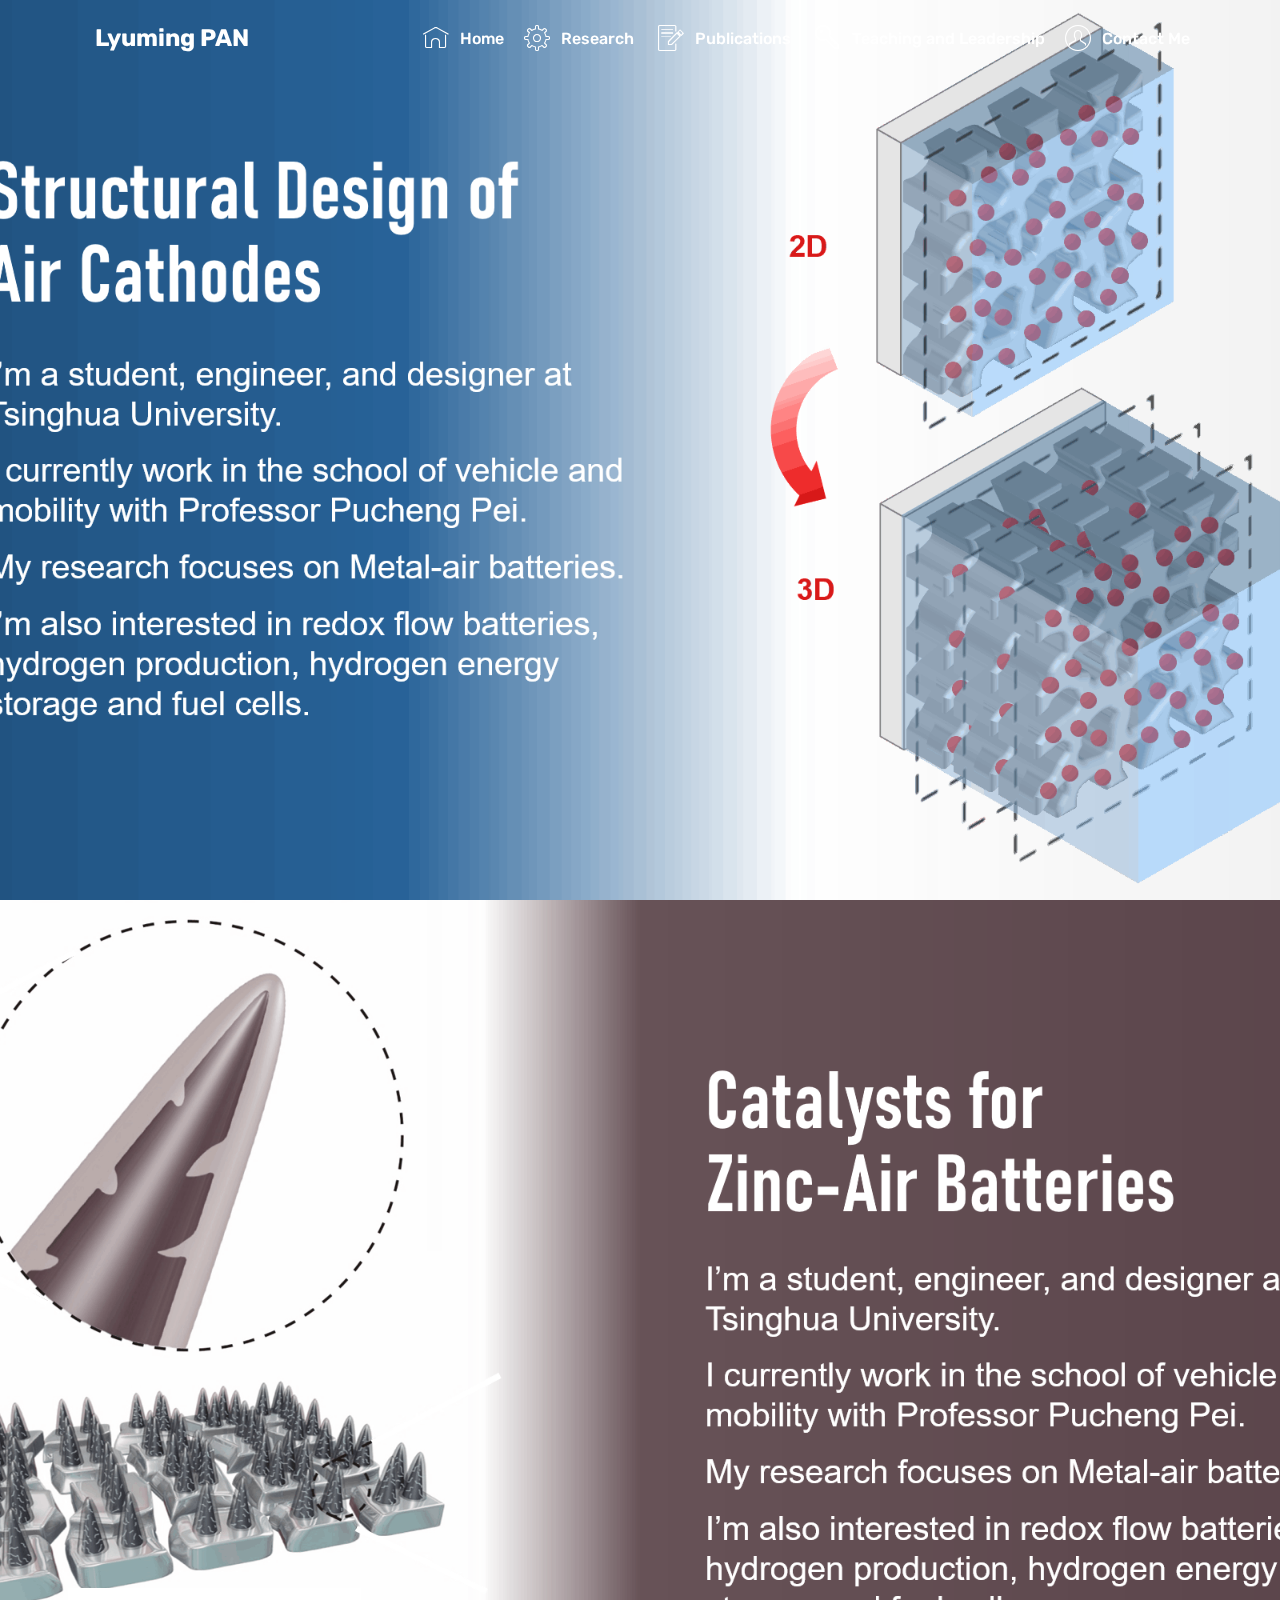
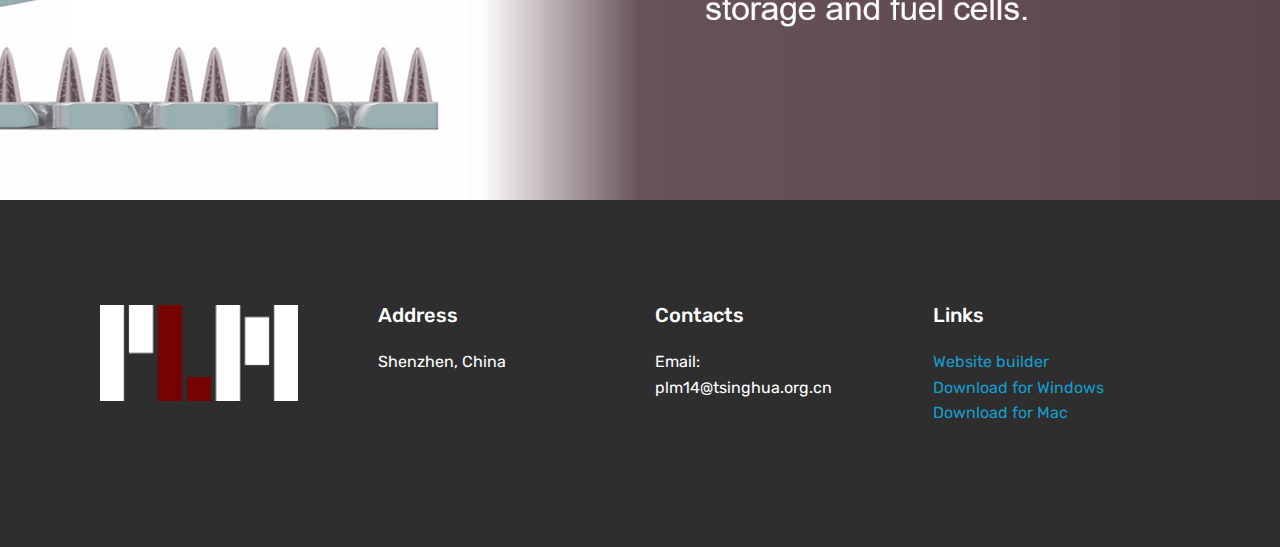
==== page1.html @ 30502fa9 "Lyuming-PAN" ====
<!DOCTYPE html>
<html  >
<head>
  <!-- Site made with Mobirise Website Builder v4.12.4, https://mobirise.com -->
  <meta charset="UTF-8">
  <meta http-equiv="X-UA-Compatible" content="IE=edge">
  <meta name="generator" content="Mobirise v4.12.4, mobirise.com">
  <meta name="viewport" content="width=device-width, initial-scale=1, minimum-scale=1">
  <link rel="shortcut icon" href="assets/images/logo-122x59.png" type="image/x-icon">
  <meta name="description" content="Site Builder Description">
  
  
  <title>Research</title>
  <link rel="stylesheet" href="assets/web/assets/mobirise-icons-bold/mobirise-icons-bold.css">
  <link rel="stylesheet" href="assets/web/assets/mobirise-icons/mobirise-icons.css">
  <link rel="stylesheet" href="assets/bootstrap/css/bootstrap.min.css">
  <link rel="stylesheet" href="assets/bootstrap/css/bootstrap-grid.min.css">
  <link rel="stylesheet" href="assets/bootstrap/css/bootstrap-reboot.min.css">
  <link rel="stylesheet" href="assets/tether/tether.min.css">
  <link rel="stylesheet" href="assets/dropdown/css/style.css">
  <link rel="stylesheet" href="assets/socicon/css/styles.css">
  <link rel="stylesheet" href="assets/theme/css/style.css">
  <link rel="preload" as="style" href="assets/mobirise/css/mbr-additional.css"><link rel="stylesheet" href="assets/mobirise/css/mbr-additional.css" type="text/css">
  
  
  
</head>
<body>
  <section class="menu cid-qTkzRZLJNu" once="menu" id="menu1-8">

    

    <nav class="navbar navbar-expand beta-menu navbar-dropdown align-items-center navbar-fixed-top navbar-toggleable-sm bg-color transparent">
        <button class="navbar-toggler navbar-toggler-right" type="button" data-toggle="collapse" data-target="#navbarSupportedContent" aria-controls="navbarSupportedContent" aria-expanded="false" aria-label="Toggle navigation">
            <div class="hamburger">
                <span></span>
                <span></span>
                <span></span>
                <span></span>
            </div>
        </button>
        <div class="menu-logo">
            <div class="navbar-brand">
                
                <span class="navbar-caption-wrap"><a class="navbar-caption text-white display-5" href="https://mobirise.com">&nbsp; &nbsp;Lyuming PAN</a></span>
            </div>
        </div>
        <div class="collapse navbar-collapse" id="navbarSupportedContent">
            <ul class="navbar-nav nav-dropdown nav-right" data-app-modern-menu="true"><li class="nav-item">
                    <a class="nav-link link text-white display-4" href="https://mobirise.com">
                        </a>
                </li><li class="nav-item"><a class="nav-link link text-white display-4" href="index.html">
                        <span class="mbri-home mbr-iconfont mbr-iconfont-btn"></span>Home</a></li><li class="nav-item"><a class="nav-link link text-white display-4" href="page1.html"><span class="mbri-setting3 mbr-iconfont mbr-iconfont-btn"></span>
                        Research&nbsp;</a></li><li class="nav-item"><a class="nav-link link text-white display-4" href="page2.html" target="_blank"><span class="mbri-edit mbr-iconfont mbr-iconfont-btn"></span>
                        Publications&nbsp;</a></li><li class="nav-item"><a class="nav-link link text-white display-4" href="page3.html" target="_blank"><span class="mbrib-key mbr-iconfont mbr-iconfont-btn"></span>
                        
                        Teaching and Leadership</a></li>
                <li class="nav-item">
                    <a class="nav-link link text-white display-4" href="page4.html"><span class="mbri-user mbr-iconfont mbr-iconfont-btn"></span>
                        
                        Contact Me</a>
                </li></ul>
            
        </div>
    </nav>
</section>

<section class="engine"><a href="https://mobirise.info/c">website builder</a></section><section class="cid-swIHFhnJ9Z mbr-fullscreen" id="header2-b">

    

    

    <div class="container align-center">
        <div class="row justify-content-md-center">
            <div class="mbr-white col-md-10">
                
                
                
                
            </div>
        </div>
    </div>
    
</section>

<section class="cid-swIHPHIxAV mbr-fullscreen" id="header2-d">

    

    

    <div class="container align-center">
        <div class="row justify-content-md-center">
            <div class="mbr-white col-md-10">
                
                
                
                
            </div>
        </div>
    </div>
    
</section>

<section class="cid-swIHwCN6bV" id="footer1-a">

    

    

    <div class="container">
        <div class="media-container-row content text-white">
            <div class="col-12 col-md-3">
                <div class="media-wrap">
                    <a href="https://mobirise.com/">
                        <img src="assets/images/logo-192x93.png" alt="Mobirise" title="">
                    </a>
                </div>
            </div>
            <div class="col-12 col-md-3 mbr-fonts-style display-7">
                <h5 class="pb-3">
                    Address
                </h5>
                <p class="mbr-text">Shenzhen, China</p>
            </div>
            <div class="col-12 col-md-3 mbr-fonts-style display-7">
                <h5 class="pb-3">
                    Contacts
                </h5>
                <p class="mbr-text">
                    Email: <br>plm14@tsinghua.org.cn</p>
            </div>
            <div class="col-12 col-md-3 mbr-fonts-style display-7">
                <h5 class="pb-3">
                    Links
                </h5>
                <p class="mbr-text">
                    <a class="text-primary" href="https://mobirise.com/">Website builder</a>
                    <br><a class="text-primary" href="https://mobirise.com/mobirise-free-win.zip">Download for Windows</a>
                    <br><a class="text-primary" href="https://mobirise.com/mobirise-free-mac.zip">Download for Mac</a>
                </p>
            </div>
        </div>
        
    </div>
</section>


  <script src="assets/web/assets/jquery/jquery.min.js"></script>
  <script src="assets/popper/popper.min.js"></script>
  <script src="assets/bootstrap/js/bootstrap.min.js"></script>
  <script src="assets/tether/tether.min.js"></script>
  <script src="assets/dropdown/js/nav-dropdown.js"></script>
  <script src="assets/dropdown/js/navbar-dropdown.js"></script>
  <script src="assets/touchswipe/jquery.touch-swipe.min.js"></script>
  <script src="assets/smoothscroll/smooth-scroll.js"></script>
  <script src="assets/theme/js/script.js"></script>
  
  
</body>
</html>
---- assets/web/assets/mobirise-icons-bold/mobirise-icons-bold.css ----
@font-face {
  font-family: 'mobirise-icons-bold';
  font-display: swap;
  src:  url('mobirise-icons-bold.eot?m1l4yr');
  src:  url('mobirise-icons-bold.eot?m1l4yr#iefix') format('embedded-opentype'),
    url('mobirise-icons-bold.ttf?m1l4yr') format('truetype'),
    url('mobirise-icons-bold.woff?m1l4yr') format('woff'),
    url('mobirise-icons-bold.svg?m1l4yr#mobirise-icons-bold') format('svg');
  font-weight: normal;
  font-style: normal;
}

[class^="mbrib-"], [class*="mbrib-"] {
  /* use !important to prevent issues with browser extensions that change fonts */
  font-family: 'mobirise-icons-bold' !important;
  speak: none;
  font-style: normal;
  font-weight: normal;
  font-variant: normal;
  text-transform: none;
  line-height: 1;

  /* Better Font Rendering =========== */
  -webkit-font-smoothing: antialiased;
  -moz-osx-font-smoothing: grayscale;
}

.mbrib-add-submenu:before {
  content: "\e900";
}
.mbrib-alert:before {
  content: "\e901";
}
.mbrib-align-center:before {
  content: "\e902";
}
.mbrib-align-justify:before {
  content: "\e903";
}
.mbrib-align-left:before {
  content: "\e904";
}
.mbrib-align-right:before {
  content: "\e905";
}
.mbrib-android:before {
  content: "\e906";
}
.mbrib-apple:before {
  content: "\e907";
}
.mbrib-arrow-down:before {
  content: "\e908";
}
.mbrib-arrow-next:before {
  content: "\e909";
}
.mbrib-arrow-prev:before {
  content: "\e90a";
}
.mbrib-arrow-up:before {
  content: "\e90b";
}
.mbrib-bold:before {
  content: "\e90c";
}
.mbrib-bookmark:before {
  content: "\e90d";
}
.mbrib-bootstrap:before {
  content: "\e90e";
}
.mbrib-briefcase:before {
  content: "\e90f";
}
.mbrib-browse:before {
  content: "\e910";
}
.mbrib-bulleted-list:before {
  content: "\e911";
}
.mbrib-calendar:before {
  content: "\e912";
}
.mbrib-camera:before {
  content: "\e913";
}
.mbrib-cart-add:before {
  content: "\e914";
}
.mbrib-cart-full:before {
  content: "\e915";
}
.mbrib-cash:before {
  content: "\e916";
}
.mbrib-change-style:before {
  content: "\e917";
}
.mbrib-chat:before {
  content: "\e918";
}
.mbrib-clock:before {
  content: "\e919";
}
.mbrib-close:before {
  content: "\e91a";
}
.mbrib-cloud:before {
  content: "\e91b";
}
.mbrib-code:before {
  content: "\e91c";
}
.mbrib-contact-form:before {
  content: "\e91d";
}
.mbrib-credit-card:before {
  content: "\e91e";
}
.mbrib-cursor-click:before {
  content: "\e91f";
}
.mbrib-cust-feedback:before {
  content: "\e920";
}
.mbrib-database:before {
  content: "\e921";
}
.mbrib-delivery:before {
  content: "\e922";
}
.mbrib-desktop:before {
  content: "\e923";
}
.mbrib-devices:before {
  content: "\e924";
}
.mbrib-down:before {
  content: "\e925";
}
.mbrib-download:before {
  content: "\e926";
}
.mbrib-drag-n-drop:before {
  content: "\e927";
}
.mbrib-drag-n-drop2:before {
  content: "\e928";
}
.mbrib-edit:before {
  content: "\e929";
}
.mbrib-edit2:before {
  content: "\e92a";
}
.mbrib-error:before {
  content: "\e92b";
}
.mbrib-extension:before {
  content: "\e92c";
}
.mbrib-features:before {
  content: "\e92d";
}
.mbrib-file:before {
  content: "\e92e";
}
.mbrib-flag:before {
  content: "\e92f";
}
.mbrib-folder:before {
  content: "\e930";
}
.mbrib-gift:before {
  content: "\e931";
}
.mbrib-github:before {
  content: "\e932";
}
.mbrib-globe-2:before {
  content: "\e933";
}
.mbrib-globe:before {
  content: "\e934";
}
.mbrib-growing-chart:before {
  content: "\e935";
}
.mbrib-hearth:before {
  content: "\e936";
}
.mbrib-help:before {
  content: "\e937";
}
.mbrib-home:before {
  content: "\e938";
}
.mbrib-hot-cup:before {
  content: "\e939";
}
.mbrib-idea:before {
  content: "\e93a";
}
.mbrib-image-gallery:before {
  content: "\e93b";
}
.mbrib-image-slider:before {
  content: "\e93c";
}
.mbrib-info:before {
  content: "\e93d";
}
.mbrib-italic:before {
  content: "\e93e";
}
.mbrib-key:before {
  content: "\e93f";
}
.mbrib-laptop:before {
  content: "\e940";
}
.mbrib-layers:before {
  content: "\e941";
}
.mbrib-left-right:before {
  content: "\e942";
}
.mbrib-left:before {
  content: "\e943";
}
.mbrib-letter:before {
  content: "\e944";
}
.mbrib-like:before {
  content: "\e945";
}
.mbrib-link:before {
  content: "\e946";
}
.mbrib-lock:before {
  content: "\e947";
}
.mbrib-login:before {
  content: "\e948";
}
.mbrib-logout:before {
  content: "\e949";
}
.mbrib-magic-stick:before {
  content: "\e94a";
}
.mbrib-map-pin:before {
  content: "\e94b";
}
.mbrib-menu:before {
  content: "\e94c";
}
.mbrib-mobile:before {
  content: "\e94d";
}
.mbrib-mobile2:before {
  content: "\e94e";
}
.mbrib-mobirise:before {
  content: "\e94f";
}
.mbrib-more-horizontal:before {
  content: "\e950";
}
.mbrib-more-vertical:before {
  content: "\e951";
}
.mbrib-music:before {
  content: "\e952";
}
.mbrib-new-file:before {
  content: "\e953";
}
.mbrib-numbered-list:before {
  content: "\e954";
}
.mbrib-opened-folder:before {
  content: "\e955";
}
.mbrib-pages:before {
  content: "\e956";
}
.mbrib-paper-plane:before {
  content: "\e957";
}
.mbrib-paperclip:before {
  content: "\e958";
}
.mbrib-photo:before {
  content: "\e959";
}
.mbrib-photos:before {
  content: "\e95a";
}
.mbrib-pin:before {
  content: "\e95b";
}
.mbrib-play:before {
  content: "\e95c";
}
.mbrib-plus:before {
  content: "\e95d";
}
.mbrib-preview:before {
  content: "\e95e";
}
.mbrib-print:before {
  content: "\e95f";
}
.mbrib-protect:before {
  content: "\e960";
}
.mbrib-question:before {
  content: "\e961";
}
.mbrib-quote-left:before {
  content: "\e962";
}
.mbrib-quote-right:before {
  content: "\e963";
}
.mbrib-redo:before {
  content: "\e964";
}
.mbrib-refresh:before {
  content: "\e965";
}
.mbrib-responsive:before {
  content: "\e966";
}
.mbrib-right:before {
  content: "\e967";
}
.mbrib-rocket:before {
  content: "\e968";
}
.mbrib-sad-face:before {
  content: "\e969";
}
.mbrib-sale:before {
  content: "\e96a";
}
.mbrib-save:before {
  content: "\e96b";
}
.mbrib-search:before {
  content: "\e96c";
}
.mbrib-setting:before {
  content: "\e96d";
}
.mbrib-setting2:before {
  content: "\e96e";
}
.mbrib-setting3:before {
  content: "\e96f";
}
.mbrib-share:before {
  content: "\e970";
}
.mbrib-shopping-bag:before {
  content: "\e971";
}
.mbrib-shopping-basket:before {
  content: "\e972";
}
.mbrib-shopping-cart:before {
  content: "\e973";
}
.mbrib-sites:before {
  content: "\e974";
}
.mbrib-smile-face:before {
  content: "\e975";
}
.mbrib-speed:before {
  content: "\e976";
}
.mbrib-star:before {
  content: "\e977";
}
.mbrib-success:before {
  content: "\e978";
}
.mbrib-sun:before {
  content: "\e979";
}
.mbrib-sun2:before {
  content: "\e97a";
}
.mbrib-tablet-vertical:before {
  content: "\e97b";
}
.mbrib-tablet:before {
  content: "\e97c";
}
.mbrib-target:before {
  content: "\e97d";
}
.mbrib-timer:before {
  content: "\e97e";
}
.mbrib-to-ftp:before {
  content: "\e97f";
}
.mbrib-to-local-drive:before {
  content: "\e980";
}
.mbrib-touch-swipe:before {
  content: "\e981";
}
.mbrib-touch:before {
  content: "\e982";
}
.mbrib-trash:before {
  content: "\e983";
}
.mbrib-underline:before {
  content: "\e984";
}
.mbrib-undo:before {
  content: "\e985";
}
.mbrib-unlink:before {
  content: "\e986";
}
.mbrib-unlock:before {
  content: "\e987";
}
.mbrib-up-down:before {
  content: "\e988";
}
.mbrib-up:before {
  content: "\e989";
}
.mbrib-update:before {
  content: "\e98a";
}
.mbrib-upload:before {
  content: "\e98b";
}
.mbrib-user:before {
  content: "\e98c";
}
.mbrib-user2:before {
  content: "\e98d";
}
.mbrib-users:before {
  content: "\e98e";
}
.mbrib-video-play:before {
  content: "\e98f";
}
.mbrib-video:before {
  content: "\e990";
}
.mbrib-watch:before {
  content: "\e991";
}
.mbrib-website-theme:before {
  content: "\e992";
}
.mbrib-wifi:before {
  content: "\e993";
}
.mbrib-windows:before {
  content: "\e994";
}
.mbrib-zoom-out:before {
  content: "\e995";
}
---- assets/web/assets/mobirise-icons/mobirise-icons.css ----
@font-face {
  font-family: 'MobiriseIcons';
  src:  url('mobirise-icons.eot?spat4u');
  src:  url('mobirise-icons.eot?spat4u#iefix') format('embedded-opentype'),
    url('mobirise-icons.ttf?spat4u') format('truetype'),
    url('mobirise-icons.woff?spat4u') format('woff'),
    url('mobirise-icons.svg?spat4u#MobiriseIcons') format('svg');
  font-weight: normal;
  font-style: normal;
  font-display: swap;
}

[class^="mbri-"], [class*=" mbri-"] {
  /* use !important to prevent issues with browser extensions that change fonts */
  font-family: MobiriseIcons !important;
  speak: none;
  font-style: normal;
  font-weight: normal;
  font-variant: normal;
  text-transform: none;
  line-height: 1;

  /* Better Font Rendering =========== */
  -webkit-font-smoothing: antialiased;
  -moz-osx-font-smoothing: grayscale;
}

.mbri-add-submenu:before {
  content: "\e900";
}
.mbri-alert:before {
  content: "\e901";
}
.mbri-align-center:before {
  content: "\e902";
}
.mbri-align-justify:before {
  content: "\e903";
}
.mbri-align-left:before {
  content: "\e904";
}
.mbri-align-right:before {
  content: "\e905";
}
.mbri-android:before {
  content: "\e906";
}
.mbri-apple:before {
  content: "\e907";
}
.mbri-arrow-down:before {
  content: "\e908";
}
.mbri-arrow-next:before {
  content: "\e909";
}
.mbri-arrow-prev:before {
  content: "\e90a";
}
.mbri-arrow-up:before {
  content: "\e90b";
}
.mbri-bold:before {
  content: "\e90c";
}
.mbri-bookmark:before {
  content: "\e90d";
}
.mbri-bootstrap:before {
  content: "\e90e";
}
.mbri-briefcase:before {
  content: "\e90f";
}
.mbri-browse:before {
  content: "\e910";
}
.mbri-bulleted-list:before {
  content: "\e911";
}
.mbri-calendar:before {
  content: "\e912";
}
.mbri-camera:before {
  content: "\e913";
}
.mbri-cart-add:before {
  content: "\e914";
}
.mbri-cart-full:before {
  content: "\e915";
}
.mbri-cash:before {
  content: "\e916";
}
.mbri-change-style:before {
  content: "\e917";
}
.mbri-chat:before {
  content: "\e918";
}
.mbri-clock:before {
  content: "\e919";
}
.mbri-close:before {
  content: "\e91a";
}
.mbri-cloud:before {
  content: "\e91b";
}
.mbri-code:before {
  content: "\e91c";
}
.mbri-contact-form:before {
  content: "\e91d";
}
.mbri-credit-card:before {
  content: "\e91e";
}
.mbri-cursor-click:before {
  content: "\e91f";
}
.mbri-cust-feedback:before {
  content: "\e920";
}
.mbri-database:before {
  content: "\e921";
}
.mbri-delivery:before {
  content: "\e922";
}
.mbri-desktop:before {
  content: "\e923";
}
.mbri-devices:before {
  content: "\e924";
}
.mbri-down:before {
  content: "\e925";
}
.mbri-download:before {
  content: "\e989";
}
.mbri-drag-n-drop:before {
  content: "\e927";
}
.mbri-drag-n-drop2:before {
  content: "\e928";
}
.mbri-edit:before {
  content: "\e929";
}
.mbri-edit2:before {
  content: "\e92a";
}
.mbri-error:before {
  content: "\e92b";
}
.mbri-extension:before {
  content: "\e92c";
}
.mbri-features:before {
  content: "\e92d";
}
.mbri-file:before {
  content: "\e92e";
}
.mbri-flag:before {
  content: "\e92f";
}
.mbri-folder:before {
  content: "\e930";
}
.mbri-gift:before {
  content: "\e931";
}
.mbri-github:before {
  content: "\e932";
}
.mbri-globe:before {
  content: "\e933";
}
.mbri-globe-2:before {
  content: "\e934";
}
.mbri-growing-chart:before {
  content: "\e935";
}
.mbri-hearth:before {
  content: "\e936";
}
.mbri-help:before {
  content: "\e937";
}
.mbri-home:before {
  content: "\e938";
}
.mbri-hot-cup:before {
  content: "\e939";
}
.mbri-idea:before {
  content: "\e93a";
}
.mbri-image-gallery:before {
  content: "\e93b";
}
.mbri-image-slider:before {
  content: "\e93c";
}
.mbri-info:before {
  content: "\e93d";
}
.mbri-italic:before {
  content: "\e93e";
}
.mbri-key:before {
  content: "\e93f";
}
.mbri-laptop:before {
  content: "\e940";
}
.mbri-layers:before {
  content: "\e941";
}
.mbri-left-right:before {
  content: "\e942";
}
.mbri-left:before {
  content: "\e943";
}
.mbri-letter:before {
  content: "\e944";
}
.mbri-like:before {
  content: "\e945";
}
.mbri-link:before {
  content: "\e946";
}
.mbri-lock:before {
  content: "\e947";
}
.mbri-login:before {
  content: "\e948";
}
.mbri-logout:before {
  content: "\e949";
}
.mbri-magic-stick:before {
  content: "\e94a";
}
.mbri-map-pin:before {
  content: "\e94b";
}
.mbri-menu:before {
  content: "\e94c";
}
.mbri-mobile:before {
  content: "\e94d";
}
.mbri-mobile2:before {
  content: "\e94e";
}
.mbri-mobirise:before {
  content: "\e94f";
}
.mbri-more-horizontal:before {
  content: "\e950";
}
.mbri-more-vertical:before {
  content: "\e951";
}
.mbri-music:before {
  content: "\e952";
}
.mbri-new-file:before {
  content: "\e953";
}
.mbri-numbered-list:before {
  content: "\e954";
}
.mbri-opened-folder:before {
  content: "\e955";
}
.mbri-pages:before {
  content: "\e956";
}
.mbri-paper-plane:before {
  content: "\e957";
}
.mbri-paperclip:before {
  content: "\e958";
}
.mbri-photo:before {
  content: "\e959";
}
.mbri-photos:before {
  content: "\e95a";
}
.mbri-pin:before {
  content: "\e95b";
}
.mbri-play:before {
  content: "\e95c";
}
.mbri-plus:before {
  content: "\e95d";
}
.mbri-preview:before {
  content: "\e95e";
}
.mbri-print:before {
  content: "\e95f";
}
.mbri-protect:before {
  content: "\e960";
}
.mbri-question:before {
  content: "\e961";
}
.mbri-quote-left:before {
  content: "\e962";
}
.mbri-quote-right:before {
  content: "\e963";
}
.mbri-refresh:before {
  content: "\e964";
}
.mbri-responsive:before {
  content: "\e965";
}
.mbri-right:before {
  content: "\e966";
}
.mbri-rocket:before {
  content: "\e967";
}
.mbri-sad-face:before {
  content: "\e968";
}
.mbri-sale:before {
  content: "\e969";
}
.mbri-save:before {
  content: "\e96a";
}
.mbri-search:before {
  content: "\e96b";
}
.mbri-setting:before {
  content: "\e96c";
}
.mbri-setting2:before {
  content: "\e96d";
}
.mbri-setting3:before {
  content: "\e96e";
}
.mbri-share:before {
  content: "\e96f";
}
.mbri-shopping-bag:before {
  content: "\e970";
}
.mbri-shopping-basket:before {
  content: "\e971";
}
.mbri-shopping-cart:before {
  content: "\e972";
}
.mbri-sites:before {
  content: "\e973";
}
.mbri-smile-face:before {
  content: "\e974";
}
.mbri-speed:before {
  content: "\e975";
}
.mbri-star:before {
  content: "\e976";
}
.mbri-success:before {
  content: "\e977";
}
.mbri-sun:before {
  content: "\e978";
}
.mbri-sun2:before {
  content: "\e979";
}
.mbri-tablet:before {
  content: "\e97a";
}
.mbri-tablet-vertical:before {
  content: "\e97b";
}
.mbri-target:before {
  content: "\e97c";
}
.mbri-timer:before {
  content: "\e97d";
}
.mbri-to-ftp:before {
  content: "\e97e";
}
.mbri-to-local-drive:before {
  content: "\e97f";
}
.mbri-touch-swipe:before {
  content: "\e980";
}
.mbri-touch:before {
  content: "\e981";
}
.mbri-trash:before {
  content: "\e982";
}
.mbri-underline:before {
  content: "\e983";
}
.mbri-unlink:before {
  content: "\e984";
}
.mbri-unlock:before {
  content: "\e985";
}
.mbri-up-down:before {
  content: "\e986";
}
.mbri-up:before {
  content: "\e987";
}
.mbri-update:before {
  content: "\e988";
}
.mbri-upload:before {
 content: "\e926"; 
}
.mbri-user:before {
  content: "\e98a";
}
.mbri-user2:before {
  content: "\e98b";
}
.mbri-users:before {
  content: "\e98c";
}
.mbri-video:before {
  content: "\e98d";
}
.mbri-video-play:before {
  content: "\e98e";
}
.mbri-watch:before {
  content: "\e98f";
}
.mbri-website-theme:before {
  content: "\e990";
}
.mbri-wifi:before {
  content: "\e991";
}
.mbri-windows:before {
  content: "\e992";
}
.mbri-zoom-out:before {
  content: "\e993";
}
.mbri-redo:before {
  content: "\e994";
}
.mbri-undo:before {
  content: "\e995";
}
---- assets/dropdown/css/style.css ----
.navbar-dropdown {
  left: 0;
  padding: 0;
  position: absolute;
  right: 0;
  top: 0;
  transition: all 0.45s ease;
  z-index: 1030;
  background: #282828; }
  .navbar-dropdown .navbar-logo {
    margin-right: 0.8rem;
    transition: margin 0.3s ease-in-out;
    vertical-align: middle; }
    .navbar-dropdown .navbar-logo img {
      height: 3.125rem;
      transition: all 0.3s ease-in-out; }
    .navbar-dropdown .navbar-logo.mbr-iconfont {
      font-size: 3.125rem;
      line-height: 3.125rem; }
  .navbar-dropdown .navbar-caption {
    font-weight: 700;
    white-space: normal;
    vertical-align: -4px;
    line-height: 3.125rem !important; }
    .navbar-dropdown .navbar-caption, .navbar-dropdown .navbar-caption:hover {
      color: inherit;
      text-decoration: none; }
  .navbar-dropdown .mbr-iconfont + .navbar-caption {
    vertical-align: -1px; }
  .navbar-dropdown.navbar-fixed-top {
    position: fixed; }
  .navbar-dropdown .navbar-brand span {
    vertical-align: -4px; }
  .navbar-dropdown.bg-color.transparent {
    background: none; }
  .navbar-dropdown.navbar-short .navbar-brand {
    padding: 0.625rem 0; }
    .navbar-dropdown.navbar-short .navbar-brand span {
      vertical-align: -1px; }
  .navbar-dropdown.navbar-short .navbar-caption {
    line-height: 2.375rem !important;
    vertical-align: -2px; }
  .navbar-dropdown.navbar-short .navbar-logo {
    margin-right: 0.5rem; }
    .navbar-dropdown.navbar-short .navbar-logo img {
      height: 2.375rem; }
    .navbar-dropdown.navbar-short .navbar-logo.mbr-iconfont {
      font-size: 2.375rem;
      line-height: 2.375rem; }
  .navbar-dropdown.navbar-short .mbr-table-cell {
    height: 3.625rem; }
  .navbar-dropdown .navbar-close {
    left: 0.6875rem;
    position: fixed;
    top: 0.75rem;
    z-index: 1000; }
  .navbar-dropdown .hamburger-icon {
    content: "";
    display: inline-block;
    vertical-align: middle;
    width: 16px;
    -webkit-box-shadow: 0 -6px 0 1px #282828,0 0 0 1px #282828,0 6px 0 1px #282828;
    -moz-box-shadow: 0 -6px 0 1px #282828,0 0 0 1px #282828,0 6px 0 1px #282828;
    box-shadow: 0 -6px 0 1px #282828,0 0 0 1px #282828,0 6px 0 1px #282828; }

.dropdown-menu .dropdown-toggle[data-toggle="dropdown-submenu"]::after {
  border-bottom: 0.35em solid transparent;
  border-left: 0.35em solid;
  border-right: 0;
  border-top: 0.35em solid transparent;
  margin-left: 0.3rem; }

.dropdown-menu .dropdown-item:focus {
  outline: 0; }

.nav-dropdown {
  font-size: 0.75rem;
  font-weight: 500;
  height: auto !important; }
  .nav-dropdown .nav-btn {
    padding-left: 1rem; }
  .nav-dropdown .link {
    margin: .667em 1.667em;
    font-weight: 500;
    padding: 0;
    transition: color .2s ease-in-out; }
    .nav-dropdown .link.dropdown-toggle {
      margin-right: 2.583em; }
      .nav-dropdown .link.dropdown-toggle::after {
        margin-left: .25rem;
        border-top: 0.35em solid;
        border-right: 0.35em solid transparent;
        border-left: 0.35em solid transparent;
        border-bottom: 0; }
      .nav-dropdown .link.dropdown-toggle[aria-expanded="true"] {
        margin: 0;
        padding: 0.667em 3.263em  0.667em 1.667em; }
  .nav-dropdown .link::after,
  .nav-dropdown .dropdown-item::after {
    color: inherit; }
  .nav-dropdown .btn {
    font-size: 0.75rem;
    font-weight: 700;
    letter-spacing: 0;
    margin-bottom: 0;
    padding-left: 1.25rem;
    padding-right: 1.25rem; }
  .nav-dropdown .dropdown-menu {
    border-radius: 0;
    border: 0;
    left: 0;
    margin: 0;
    padding-bottom: 1.25rem;
    padding-top: 1.25rem;
    position: relative; }
  .nav-dropdown .dropdown-submenu {
    margin-left: 0.125rem;
    top: 0; }
  .nav-dropdown .dropdown-item {
    font-weight: 500;
    line-height: 2;
    padding: 0.3846em 4.615em 0.3846em 1.5385em;
    position: relative;
    transition: color .2s ease-in-out, background-color .2s ease-in-out; }
    .nav-dropdown .dropdown-item::after {
      margin-top: -0.3077em;
      position: absolute;
      right: 1.1538em;
      top: 50%; }
    .nav-dropdown .dropdown-item:focus, .nav-dropdown .dropdown-item:hover {
      background: none; }

@media (max-width: 767px) {
  .nav-dropdown.navbar-toggleable-sm {
    bottom: 0;
    display: none;
    left: 0;
    overflow-x: hidden;
    position: fixed;
    top: 0;
    transform: translateX(-100%);
    -ms-transform: translateX(-100%);
    -webkit-transform: translateX(-100%);
    width: 18.75rem;
    z-index: 999; } }
.nav-dropdown.navbar-toggleable-xl {
  bottom: 0;
  display: none;
  left: 0;
  overflow-x: hidden;
  position: fixed;
  top: 0;
  transform: translateX(-100%);
  -ms-transform: translateX(-100%);
  -webkit-transform: translateX(-100%);
  width: 18.75rem;
  z-index: 999; }

.nav-dropdown-sm {
  display: block !important;
  overflow-x: hidden;
  overflow: auto;
  padding-top: 3.875rem; }
  .nav-dropdown-sm::after {
    content: "";
    display: block;
    height: 3rem;
    width: 100%; }
  .nav-dropdown-sm.collapse.in ~ .navbar-close {
    display: block !important; }
  .nav-dropdown-sm.collapsing, .nav-dropdown-sm.collapse.in {
    transform: translateX(0);
    -ms-transform: translateX(0);
    -webkit-transform: translateX(0);
    transition: all 0.25s ease-out;
    -webkit-transition: all 0.25s ease-out;
    background: #282828; }
  .nav-dropdown-sm.collapsing[aria-expanded="false"] {
    transform: translateX(-100%);
    -ms-transform: translateX(-100%);
    -webkit-transform: translateX(-100%); }
  .nav-dropdown-sm .nav-item {
    display: block;
    margin-left: 0 !important;
    padding-left: 0; }
  .nav-dropdown-sm .link,
  .nav-dropdown-sm .dropdown-item {
    border-top: 1px dotted rgba(255, 255, 255, 0.1);
    font-size: 0.8125rem;
    line-height: 1.6;
    margin: 0 !important;
    padding: 0.875rem 2.4rem 0.875rem 1.5625rem !important;
    position: relative;
    white-space: normal; }
    .nav-dropdown-sm .link:focus, .nav-dropdown-sm .link:hover,
    .nav-dropdown-sm .dropdown-item:focus,
    .nav-dropdown-sm .dropdown-item:hover {
      background: rgba(0, 0, 0, 0.2) !important;
      color: #c0a375; }
  .nav-dropdown-sm .nav-btn {
    position: relative;
    padding: 1.5625rem 1.5625rem 0 1.5625rem; }
    .nav-dropdown-sm .nav-btn::before {
      border-top: 1px dotted rgba(255, 255, 255, 0.1);
      content: "";
      left: 0;
      position: absolute;
      top: 0;
      width: 100%; }
    .nav-dropdown-sm .nav-btn + .nav-btn {
      padding-top: 0.625rem; }
      .nav-dropdown-sm .nav-btn + .nav-btn::before {
        display: none; }
  .nav-dropdown-sm .btn {
    padding: 0.625rem 0; }
  .nav-dropdown-sm .dropdown-toggle[data-toggle="dropdown-submenu"]::after {
    margin-left: .25rem;
    border-top: 0.35em solid;
    border-right: 0.35em solid transparent;
    border-left: 0.35em solid transparent;
    border-bottom: 0; }
  .nav-dropdown-sm .dropdown-toggle[data-toggle="dropdown-submenu"][aria-expanded="true"]::after {
    border-top: 0;
    border-right: 0.35em solid transparent;
    border-left: 0.35em solid transparent;
    border-bottom: 0.35em solid; }
  .nav-dropdown-sm .dropdown-menu {
    margin: 0;
    padding: 0;
    position: relative;
    top: 0;
    left: 0;
    width: 100%;
    border: 0;
    float: none;
    border-radius: 0;
    background: none; }
  .nav-dropdown-sm .dropdown-submenu {
    left: 100%;
    margin-left: 0.125rem;
    margin-top: -1.25rem;
    top: 0; }

.navbar-toggleable-sm .nav-dropdown .dropdown-menu {
  position: absolute; }

.navbar-toggleable-sm .nav-dropdown .dropdown-submenu {
  left: 100%;
  margin-left: 0.125rem;
  margin-top: -1.25rem;
  top: 0; }

.navbar-toggleable-sm.opened .nav-dropdown .dropdown-menu {
  position: relative; }

.navbar-toggleable-sm.opened .nav-dropdown .dropdown-submenu {
  left: 0;
  margin-left: 00rem;
  margin-top: 0rem;
  top: 0; }

.is-builder .nav-dropdown.collapsing {
  transition: none !important; }

/*# sourceMappingURL=style.css.map */
---- assets/socicon/css/styles.css ----
@charset "UTF-8";

@font-face {
  font-family: 'Socicon';
  src:  url('../fonts/socicon.eot');
  src:  url('../fonts/socicon.eot?#iefix') format('embedded-opentype'),
    url('../fonts/socicon.woff2') format('woff2'),
    url('../fonts/socicon.ttf') format('truetype'),
    url('../fonts/socicon.woff') format('woff'),
    url('../fonts/socicon.svg#socicon') format('svg');
  font-weight: normal;
  font-style: normal;
}

[data-icon]:before {
  font-family: "socicon" !important;
  content: attr(data-icon);
  font-style: normal !important;
  font-weight: normal !important;
  font-variant: normal !important;
  text-transform: none !important;
  speak: none;
  line-height: 1;
  -webkit-font-smoothing: antialiased;
  -moz-osx-font-smoothing: grayscale;
}

[class^="socicon-"], [class*=" socicon-"] {
  /* use !important to prevent issues with browser extensions that change fonts */
  font-family: 'Socicon' !important;
  speak: none;
  font-style: normal;
  font-weight: normal;
  font-variant: normal;
  text-transform: none;
  line-height: 1;

  /* Better Font Rendering =========== */
  -webkit-font-smoothing: antialiased;
  -moz-osx-font-smoothing: grayscale;
}

.socicon-eitaa:before {
  content: "\e97c";
}
.socicon-soroush:before {
  content: "\e97d";
}
.socicon-bale:before {
  content: "\e97e";
}
.socicon-zazzle:before {
  content: "\e97b";
}
.socicon-society6:before {
  content: "\e97a";
}
.socicon-redbubble:before {
  content: "\e979";
}
.socicon-avvo:before {
  content: "\e978";
}
.socicon-stitcher:before {
  content: "\e977";
}
.socicon-googlehangouts:before {
  content: "\e974";
}
.socicon-dlive:before {
  content: "\e975";
}
.socicon-vsco:before {
  content: "\e976";
}
.socicon-flipboard:before {
  content: "\e973";
}
.socicon-ubuntu:before {
  content: "\e958";
}
.socicon-artstation:before {
  content: "\e959";
}
.socicon-invision:before {
  content: "\e95a";
}
.socicon-torial:before {
  content: "\e95b";
}
.socicon-collectorz:before {
  content: "\e95c";
}
.socicon-seenthis:before {
  content: "\e95d";
}
.socicon-googleplaymusic:before {
  content: "\e95e";
}
.socicon-debian:before {
  content: "\e95f";
}
.socicon-filmfreeway:before {
  content: "\e960";
}
.socicon-gnome:before {
  content: "\e961";
}
.socicon-itchio:before {
  content: "\e962";
}
.socicon-jamendo:before {
  content: "\e963";
}
.socicon-mix:before {
  content: "\e964";
}
.socicon-sharepoint:before {
  content: "\e965";
}
.socicon-tinder:before {
  content: "\e966";
}
.socicon-windguru:before {
  content: "\e967";
}
.socicon-cdbaby:before {
  content: "\e968";
}
.socicon-elementaryos:before {
  content: "\e969";
}
.socicon-stage32:before {
  content: "\e96a";
}
.socicon-tiktok:before {
  content: "\e96b";
}
.socicon-gitter:before {
  content: "\e96c";
}
.socicon-letterboxd:before {
  content: "\e96d";
}
.socicon-threema:before {
  content: "\e96e";
}
.socicon-splice:before {
  content: "\e96f";
}
.socicon-metapop:before {
  content: "\e970";
}
.socicon-naver:before {
  content: "\e971";
}
.socicon-remote:before {
  content: "\e972";
}
.socicon-internet:before {
  content: "\e957";
}
.socicon-moddb:before {
  content: "\e94b";
}
.socicon-indiedb:before {
  content: "\e94c";
}
.socicon-traxsource:before {
  content: "\e94d";
}
.socicon-gamefor:before {
  content: "\e94e";
}
.socicon-pixiv:before {
  content: "\e94f";
}
.socicon-myanimelist:before {
  content: "\e950";
}
.socicon-blackberry:before {
  content: "\e951";
}
.socicon-wickr:before {
  content: "\e952";
}
.socicon-spip:before {
  content: "\e953";
}
.socicon-napster:before {
  content: "\e954";
}
.socicon-beatport:before {
  content: "\e955";
}
.socicon-hackerone:before {
  content: "\e956";
}
.socicon-hackernews:before {
  content: "\e946";
}
.socicon-smashwords:before {
  content: "\e947";
}
.socicon-kobo:before {
  content: "\e948";
}
.socicon-bookbub:before {
  content: "\e949";
}
.socicon-mailru:before {
  content: "\e94a";
}
.socicon-gitlab:before {
  content: "\e945";
}
.socicon-instructables:before {
  content: "\e944";
}
.socicon-portfolio:before {
  content: "\e943";
}
.socicon-codered:before {
  content: "\e940";
}
.socicon-origin:before {
  content: "\e941";
}
.socicon-nextdoor:before {
  content: "\e942";
}
.socicon-udemy:before {
  content: "\e93f";
}
.socicon-livemaster:before {
  content: "\e93e";
}
.socicon-crunchbase:before {
  content: "\e93b";
}
.socicon-homefy:before {
  content: "\e93c";
}
.socicon-calendly:before {
  content: "\e93d";
}
.socicon-realtor:before {
  content: "\e90f";
}
.socicon-tidal:before {
  content: "\e910";
}
.socicon-qobuz:before {
  content: "\e911";
}
.socicon-natgeo:before {
  content: "\e912";
}
.socicon-mastodon:before {
  content: "\e913";
}
.socicon-unsplash:before {
  content: "\e914";
}
.socicon-homeadvisor:before {
  content: "\e915";
}
.socicon-angieslist:before {
  content: "\e916";
}
.socicon-codepen:before {
  content: "\e917";
}
.socicon-slack:before {
  content: "\e918";
}
.socicon-openaigym:before {
  content: "\e919";
}
.socicon-logmein:before {
  content: "\e91a";
}
.socicon-fiverr:before {
  content: "\e91b";
}
.socicon-gotomeeting:before {
  content: "\e91c";
}
.socicon-aliexpress:before {
  content: "\e91d";
}
.socicon-guru:before {
  content: "\e91e";
}
.socicon-appstore:before {
  content: "\e91f";
}
.socicon-homes:before {
  content: "\e920";
}
.socicon-zoom:before {
  content: "\e921";
}
.socicon-alibaba:before {
  content: "\e922";
}
.socicon-craigslist:before {
  content: "\e923";
}
.socicon-wix:before {
  content: "\e924";
}
.socicon-redfin:before {
  content: "\e925";
}
.socicon-googlecalendar:before {
  content: "\e926";
}
.socicon-shopify:before {
  content: "\e927";
}
.socicon-freelancer:before {
  content: "\e928";
}
.socicon-seedrs:before {
  content: "\e929";
}
.socicon-bing:before {
  content: "\e92a";
}
.socicon-doodle:before {
  content: "\e92b";
}
.socicon-bonanza:before {
  content: "\e92c";
}
.socicon-squarespace:before {
  content: "\e92d";
}
.socicon-toptal:before {
  content: "\e92e";
}
.socicon-gust:before {
  content: "\e92f";
}
.socicon-ask:before {
  content: "\e930";
}
.socicon-trulia:before {
  content: "\e931";
}
.socicon-loomly:before {
  content: "\e932";
}
.socicon-ghost:before {
  content: "\e933";
}
.socicon-upwork:before {
  content: "\e934";
}
.socicon-fundable:before {
  content: "\e935";
}
.socicon-booking:before {
  content: "\e936";
}
.socicon-googlemaps:before {
  content: "\e937";
}
.socicon-zillow:before {
  content: "\e938";
}
.socicon-niconico:before {
  content: "\e939";
}
.socicon-toneden:before {
  content: "\e93a";
}
.socicon-augment:before {
  content: "\e908";
}
.socicon-bitbucket:before {
  content: "\e909";
}
.socicon-fyuse:before {
  content: "\e90a";
}
.socicon-yt-gaming:before {
  content: "\e90b";
}
.socicon-sketchfab:before {
  content: "\e90c";
}
.socicon-mobcrush:before {
  content: "\e90d";
}
.socicon-microsoft:before {
  content: "\e90e";
}
.socicon-pandora:before {
  content: "\e907";
}
.socicon-messenger:before {
  content: "\e906";
}
.socicon-gamewisp:before {
  content: "\e905";
}
.socicon-bloglovin:before {
  content: "\e904";
}
.socicon-tunein:before {
  content: "\e903";
}
.socicon-gamejolt:before {
  content: "\e901";
}
.socicon-trello:before {
  content: "\e902";
}
.socicon-spreadshirt:before {
  content: "\e900";
}
.socicon-500px:before {
  content: "\e000";
}
.socicon-8tracks:before {
  content: "\e001";
}
.socicon-airbnb:before {
  content: "\e002";
}
.socicon-alliance:before {
  content: "\e003";
}
.socicon-amazon:before {
  content: "\e004";
}
.socicon-amplement:before {
  content: "\e005";
}
.socicon-android:before {
  content: "\e006";
}
.socicon-angellist:before {
  content: "\e007";
}
.socicon-apple:before {
  content: "\e008";
}
.socicon-appnet:before {
  content: "\e009";
}
.socicon-baidu:before {
  content: "\e00a";
}
.socicon-bandcamp:before {
  content: "\e00b";
}
.socicon-battlenet:before {
  content: "\e00c";
}
.socicon-mixer:before {
  content: "\e00d";
}
.socicon-bebee:before {
  content: "\e00e";
}
.socicon-bebo:before {
  content: "\e00f";
}
.socicon-behance:before {
  content: "\e010";
}
.socicon-blizzard:before {
  content: "\e011";
}
.socicon-blogger:before {
  content: "\e012";
}
.socicon-buffer:before {
  content: "\e013";
}
.socicon-chrome:before {
  content: "\e014";
}
.socicon-coderwall:before {
  content: "\e015";
}
.socicon-curse:before {
  content: "\e016";
}
.socicon-dailymotion:before {
  content: "\e017";
}
.socicon-deezer:before {
  content: "\e018";
}
.socicon-delicious:before {
  content: "\e019";
}
.socicon-deviantart:before {
  content: "\e01a";
}
.socicon-diablo:before {
  content: "\e01b";
}
.socicon-digg:before {
  content: "\e01c";
}
.socicon-discord:before {
  content: "\e01d";
}
.socicon-disqus:before {
  content: "\e01e";
}
.socicon-douban:before {
  content: "\e01f";
}
.socicon-draugiem:before {
  content: "\e020";
}
.socicon-dribbble:before {
  content: "\e021";
}
.socicon-drupal:before {
  content: "\e022";
}
.socicon-ebay:before {
  content: "\e023";
}
.socicon-ello:before {
  content: "\e024";
}
.socicon-endomodo:before {
  content: "\e025";
}
.socicon-envato:before {
  content: "\e026";
}
.socicon-etsy:before {
  content: "\e027";
}
.socicon-facebook:before {
  content: "\e028";
}
.socicon-feedburner:before {
  content: "\e029";
}
.socicon-filmweb:before {
  content: "\e02a";
}
.socicon-firefox:before {
  content: "\e02b";
}
.socicon-flattr:before {
  content: "\e02c";
}
.socicon-flickr:before {
  content: "\e02d";
}
.socicon-formulr:before {
  content: "\e02e";
}
.socicon-forrst:before {
  content: "\e02f";
}
.socicon-foursquare:before {
  content: "\e030";
}
.socicon-friendfeed:before {
  content: "\e031";
}
.socicon-github:before {
  content: "\e032";
}
.socicon-goodreads:before {
  content: "\e033";
}
.socicon-google:before {
  content: "\e034";
}
.socicon-googlescholar:before {
  content: "\e035";
}
.socicon-googlegroups:before {
  content: "\e036";
}
.socicon-googlephotos:before {
  content: "\e037";
}
.socicon-googleplus:before {
  content: "\e038";
}
.socicon-grooveshark:before {
  content: "\e039";
}
.socicon-hackerrank:before {
  content: "\e03a";
}
.socicon-hearthstone:before {
  content: "\e03b";
}
.socicon-hellocoton:before {
  content: "\e03c";
}
.socicon-heroes:before {
  content: "\e03d";
}
.socicon-smashcast:before {
  content: "\e03e";
}
.socicon-horde:before {
  content: "\e03f";
}
.socicon-houzz:before {
  content: "\e040";
}
.socicon-icq:before {
  content: "\e041";
}
.socicon-identica:before {
  content: "\e042";
}
.socicon-imdb:before {
  content: "\e043";
}
.socicon-instagram:before {
  content: "\e044";
}
.socicon-issuu:before {
  content: "\e045";
}
.socicon-istock:before {
  content: "\e046";
}
.socicon-itunes:before {
  content: "\e047";
}
.socicon-keybase:before {
  content: "\e048";
}
.socicon-lanyrd:before {
  content: "\e049";
}
.socicon-lastfm:before {
  content: "\e04a";
}
.socicon-line:before {
  content: "\e04b";
}
.socicon-linkedin:before {
  content: "\e04c";
}
.socicon-livejournal:before {
  content: "\e04d";
}
.socicon-lyft:before {
  content: "\e04e";
}
.socicon-macos:before {
  content: "\e04f";
}
.socicon-mail:before {
  content: "\e050";
}
.socicon-medium:before {
  content: "\e051";
}
.socicon-meetup:before {
  content: "\e052";
}
.socicon-mixcloud:before {
  content: "\e053";
}
.socicon-modelmayhem:before {
  content: "\e054";
}
.socicon-mumble:before {
  content: "\e055";
}
.socicon-myspace:before {
  content: "\e056";
}
.socicon-newsvine:before {
  content: "\e057";
}
.socicon-nintendo:before {
  content: "\e058";
}
.socicon-npm:before {
  content: "\e059";
}
.socicon-odnoklassniki:before {
  content: "\e05a";
}
.socicon-openid:before {
  content: "\e05b";
}
.socicon-opera:before {
  content: "\e05c";
}
.socicon-outlook:before {
  content: "\e05d";
}
.socicon-overwatch:before {
  content: "\e05e";
}
.socicon-patreon:before {
  content: "\e05f";
}
.socicon-paypal:before {
  content: "\e060";
}
.socicon-periscope:before {
  content: "\e061";
}
.socicon-persona:before {
  content: "\e062";
}
.socicon-pinterest:before {
  content: "\e063";
}
.socicon-play:before {
  content: "\e064";
}
.socicon-player:before {
  content: "\e065";
}
.socicon-playstation:before {
  content: "\e066";
}
.socicon-pocket:before {
  content: "\e067";
}
.socicon-qq:before {
  content: "\e068";
}
.socicon-quora:before {
  content: "\e069";
}
.socicon-raidcall:before {
  content: "\e06a";
}
.socicon-ravelry:before {
  content: "\e06b";
}
.socicon-reddit:before {
  content: "\e06c";
}
.socicon-renren:before {
  content: "\e06d";
}
.socicon-researchgate:before {
  content: "\e06e";
}
.socicon-residentadvisor:before {
  content: "\e06f";
}
.socicon-reverbnation:before {
  content: "\e070";
}
.socicon-rss:before {
  content: "\e071";
}
.socicon-sharethis:before {
  content: "\e072";
}
.socicon-skype:before {
  content: "\e073";
}
.socicon-slideshare:before {
  content: "\e074";
}
.socicon-smugmug:before {
  content: "\e075";
}
.socicon-snapchat:before {
  content: "\e076";
}
.socicon-songkick:before {
  content: "\e077";
}
.socicon-soundcloud:before {
  content: "\e078";
}
.socicon-spotify:before {
  content: "\e079";
}
.socicon-stackexchange:before {
  content: "\e07a";
}
.socicon-stackoverflow:before {
  content: "\e07b";
}
.socicon-starcraft:before {
  content: "\e07c";
}
.socicon-stayfriends:before {
  content: "\e07d";
}
.socicon-steam:before {
  content: "\e07e";
}
.socicon-storehouse:before {
  content: "\e07f";
}
.socicon-strava:before {
  content: "\e080";
}
.socicon-streamjar:before {
  content: "\e081";
}
.socicon-stumbleupon:before {
  content: "\e082";
}
.socicon-swarm:before {
  content: "\e083";
}
.socicon-teamspeak:before {
  content: "\e084";
}
.socicon-teamviewer:before {
  content: "\e085";
}
.socicon-technorati:before {
  content: "\e086";
}
.socicon-telegram:before {
  content: "\e087";
}
.socicon-tripadvisor:before {
  content: "\e088";
}
.socicon-tripit:before {
  content: "\e089";
}
.socicon-triplej:before {
  content: "\e08a";
}
.socicon-tumblr:before {
  content: "\e08b";
}
.socicon-twitch:before {
  content: "\e08c";
}
.socicon-twitter:before {
  content: "\e08d";
}
.socicon-uber:before {
  content: "\e08e";
}
.socicon-ventrilo:before {
  content: "\e08f";
}
.socicon-viadeo:before {
  content: "\e090";
}
.socicon-viber:before {
  content: "\e091";
}
.socicon-viewbug:before {
  content: "\e092";
}
.socicon-vimeo:before {
  content: "\e093";
}
.socicon-vine:before {
  content: "\e094";
}
.socicon-vkontakte:before {
  content: "\e095";
}
.socicon-warcraft:before {
  content: "\e096";
}
.socicon-wechat:before {
  content: "\e097";
}
.socicon-weibo:before {
  content: "\e098";
}
.socicon-whatsapp:before {
  content: "\e099";
}
.socicon-wikipedia:before {
  content: "\e09a";
}
.socicon-windows:before {
  content: "\e09b";
}
.socicon-wordpress:before {
  content: "\e09c";
}
.socicon-wykop:before {
  content: "\e09d";
}
.socicon-xbox:before {
  content: "\e09e";
}
.socicon-xing:before {
  content: "\e09f";
}
.socicon-yahoo:before {
  content: "\e0a0";
}
.socicon-yammer:before {
  content: "\e0a1";
}
.socicon-yandex:before {
  content: "\e0a2";
}
.socicon-yelp:before {
  content: "\e0a3";
}
.socicon-younow:before {
  content: "\e0a4";
}
.socicon-youtube:before {
  content: "\e0a5";
}
.socicon-zapier:before {
  content: "\e0a6";
}
.socicon-zerply:before {
  content: "\e0a7";
}
.socicon-zomato:before {
  content: "\e0a8";
}
.socicon-zynga:before {
  content: "\e0a9";
}
---- assets/theme/css/style.css ----
/*!
 * Mobirise v4 theme (https://mobirise.com/)
 * Copyright 2017 Mobirise
 */
section {
  background-color: #eeeeee;
}

.form-control:focus {
  box-shadow: none;
}

:focus {
  outline: none;
}

body {
  font-style: normal;
  line-height: 1.5;
}

section,
.container,
.container-fluid {
  position: relative;
  word-wrap: break-word;
}

a.mbr-iconfont:hover {
  text-decoration: none;
}

.article .lead p,
.article .lead ul,
.article .lead ol,
.article .lead pre,
.article .lead blockquote {
  margin-bottom: 0;
}

ul,
ol,
pre,
blockquote {
  margin-bottom: 2.3125rem;
}

pre {
  background: #f4f4f4;
  padding: 10px 24px;
  white-space: pre-wrap;
}

.inactive {
  -webkit-user-select: none;
  -moz-user-select: none;
  -ms-user-select: none;
  user-select: none;
  pointer-events: none;
  -webkit-user-drag: none;
  user-drag: none;
}

.mbr-section__comments .row {
  justify-content: center;
  -webkit-justify-content: center;
}

a {
  font-style: normal;
  font-weight: 400;
  cursor: pointer;
}

a, a:hover {
  text-decoration: none;
}

figure {
  margin-bottom: 0;
}

body {
  color: #232323;
}

h1,
h2,
h3,
h4,
h5,
h6,
.h1,
.h2,
.h3,
.h4,
.h5,
.h6,
.display-1,
.display-2,
.display-3,
.display-4 {
  line-height: 1;
  word-break: break-word;
  word-wrap: break-word;
}

.mbr-section-title {
  font-style: normal;
  line-height: 1.2;
}

.mbr-section-subtitle {
  line-height: 1.3;
}

.mbr-text {
  font-style: normal;
  line-height: 1.6;
}

b,
strong {
  font-weight: bold;
}

blockquote {
  padding: 10px 0 10px 20px;
  position: relative;
  border-left: 2px solid;
  border-color: #ff3366;
}

input:-webkit-autofill, input:-webkit-autofill:hover, input:-webkit-autofill:focus, input:-webkit-autofill:active {
  transition-delay: 9999s;
  transition-property: background-color, color;
}

textarea[type='hidden'] {
  display: none;
}

body {
  position: relative;
}

section {
  background-position: 50% 50%;
  background-repeat: no-repeat;
  background-size: cover;
}

section .mbr-background-video,
section .mbr-background-video-preview {
  position: absolute;
  bottom: 0;
  left: 0;
  right: 0;
  top: 0;
}

.hidden {
  visibility: hidden;
}

.mbr-z-index20 {
  z-index: 20;
}

/*! Base colors */
.mbr-white {
  color: #ffffff;
}

.mbr-black {
  color: #000000;
}

.mbr-bg-white {
  background-color: #ffffff;
}

.mbr-bg-black {
  background-color: #000000;
}

/*! Text-aligns */
.align-left {
  text-align: left;
}

.align-center {
  text-align: center;
}

.align-right {
  text-align: right;
}

@media (max-width: 767px) {
  .align-left,
  .align-center,
  .align-right,
  .mbr-section-btn,
  .mbr-section-title {
    text-align: center;
  }
}

/*! Font-weight  */
.mbr-light {
  font-weight: 300;
}

.mbr-regular {
  font-weight: 400;
}

.mbr-semibold {
  font-weight: 500;
}

.mbr-bold {
  font-weight: 700;
}

/*! Media  */
.media-size-item {
  -moz-flex: 1 1 auto;
  -o-flex: 1 1 auto;
  flex: 1 1 auto;
}

.media-content {
  flex-basis: 100%;
}

.media-container-row {
  display: flex;
  flex-direction: row;
  flex-wrap: wrap;
  justify-content: center;
  align-content: center;
  align-items: start;
}

.media-container-row .media-size-item {
  width: 400px;
}

.media-container-column {
  display: flex;
  flex-direction: column;
  flex-wrap: wrap;
  justify-content: center;
  align-content: center;
  align-items: stretch;
}

.media-container-column > * {
  width: 100%;
}

@media (min-width: 992px) {
  .media-container-row {
    flex-wrap: nowrap;
  }
}

figure {
  overflow: hidden;
}

figure[mbr-media-size] {
  transition: width 0.1s;
}

.mbr-figure img,
.mbr-figure iframe {
  display: block;
  width: 100%;
}

.card {
  background-color: transparent;
  border: none;
}

.card-box {
  width: 100%;
}

.card-img {
  text-align: center;
  flex-shrink: 0;
  -webkit-flex-shrink: 0;
}

.media {
  max-width: 100%;
  margin: 0 auto;
}

.mbr-figure {
  -ms-grid-row-align: center;
  align-self: center;
}

.media-container > div {
  max-width: 100%;
}

.mbr-figure img,
.card-img img {
  width: 100%;
}

@media (max-width: 991px) {
  .media-size-item {
    width: auto !important;
  }
  .media {
    width: auto;
  }
  .mbr-figure {
    width: 100% !important;
  }
}

/*! Buttons */
.btn {
  font-weight: 500;
  border-width: 2px;
  font-style: normal;
  letter-spacing: 1px;
  margin: .4rem .8rem;
  white-space: normal;
  transition: all .3s ease-in-out;
  display: inline-flex;
  align-items: center;
  justify-content: center;
  word-break: break-word;
  -webkit-align-items: center;
  -webkit-justify-content: center;
  display: -webkit-inline-flex;
}

.btn-sm {
  font-weight: 500;
  letter-spacing: 1px;
  transition: all .3s ease-in-out;
}

.btn-md {
  font-weight: 500;
  letter-spacing: 1px;
  margin: .4rem .8rem !important;
  transition: all .3s ease-in-out;
}

.btn-lg {
  font-weight: 500;
  letter-spacing: 1px;
  margin: .4rem .8rem !important;
  transition: all .3s ease-in-out;
}

.mbr-section-btn {
  margin-left: -0.25rem;
  margin-right: -0.25rem;
  font-size: 0;
}

nav .mbr-section-btn {
  margin-left: 0rem;
  margin-right: 0rem;
}

.btn-form {
  border-radius: 0;
}

.btn-form:hover {
  cursor: pointer;
}

/*! Btn icon margin */
.btn .mbr-iconfont,
.btn.btn-sm .mbr-iconfont {
  cursor: pointer;
  margin-right: 0.5rem;
}

.btn.btn-md .mbr-iconfont,
.btn.btn-md .mbr-iconfont {
  margin-right: 0.8rem;
}

.mbr-regular {
  font-weight: 400;
}

.mbr-semibold {
  font-weight: 500;
}

.mbr-bold {
  font-weight: 700;
}

[type='submit'] {
  -webkit-appearance: none;
}

/*! Full-screen */
.mbr-fullscreen .mbr-overlay {
  min-height: 100vh;
}

.mbr-fullscreen {
  display: flex;
  display: -moz-flex;
  display: -ms-flex;
  display: -o-flex;
  align-items: center;
  -webkit-align-items: center;
  min-height: 100vh;
  padding-top: 3rem;
  padding-bottom: 3rem;
}

/*! Map */
.map {
  height: 25rem;
  position: relative;
}

.map iframe {
  width: 100%;
  height: 100%;
}

.mbr-overlay {
  background-color: #000;
  bottom: 0;
  left: 0;
  opacity: .5;
  position: absolute;
  right: 0;
  top: 0;
  z-index: 0;
  pointer-events: none;
}

/* Form */
blockquote {
  font-style: italic;
  padding: 10px 0 10px 20px;
  font-size: 1.09rem;
  position: relative;
  border-width: 3px;
}

.form-control {
  background-color: #f5f5f5;
  box-shadow: none;
  color: #565656;
  line-height: 1.43;
  min-height: 3.5em;
  padding: 1.07em .5em;
}

.form-control, .form-control:focus {
  border: 1px solid #e8e8e8;
}

.form-active .form-control:invalid {
  border-color: red;
}

.form-control-label {
  position: relative;
  cursor: pointer;
  margin-bottom: .357em;
  padding: 0;
}

.alert {
  color: #ffffff;
  border-radius: 0;
  border: 0;
  font-size: .875rem;
  line-height: 1.5;
  margin-bottom: 1.875rem;
  padding: 1.25rem;
  position: relative;
}

.alert.alert-form::after {
  background-color: inherit;
  bottom: -7px;
  content: "";
  display: block;
  height: 14px;
  left: 50%;
  margin-left: -7px;
  position: absolute;
  transform: rotate(45deg);
  width: 14px;
  -webkit-transform: rotate(45deg);
}

.form-asterisk {
  font-family: initial;
  position: absolute;
  top: -2px;
  font-weight: normal;
}

/*! Scroll to top arrow */
#scrollToTop a i:before {
  content: '';
  position: absolute;
  height: 40%;
  top: 25%;
  background: #fff;
  width: 2px;
  left: calc(50% - 1px);
}

#scrollToTop a i:after {
  content: '';
  position: absolute;
  display: block;
  border-top: 2px solid #fff;
  border-right: 2px solid #fff;
  width: 40%;
  height: 40%;
  left: 30%;
  bottom: 30%;
  transform: rotate(135deg);
  -webkit-transform: rotate(135deg);
}

.mbr-arrow-up {
  bottom: 25px;
  right: 90px;
  position: fixed;
  text-align: right;
  z-index: 5000;
  color: #ffffff;
  font-size: 32px;
  transform: rotate(180deg);
  -webkit-transform: rotate(180deg);
}

.mbr-arrow-up a {
  background: rgba(0, 0, 0, 0.2);
  border-radius: 3px;
  color: #fff;
  display: inline-block;
  height: 60px;
  width: 60px;
  outline-style: none !important;
  position: relative;
  text-decoration: none;
  transition: all 0.3s ease-in-out;
  cursor: pointer;
  text-align: center;
}

.mbr-arrow-up a:hover {
  background-color: rgba(0, 0, 0, 0.4);
}

.mbr-arrow-up a i {
  line-height: 60px;
}

.mbr-arrow-up-icon {
  display: block;
  color: #fff;
}

.mbr-arrow-up-icon::before {
  content: '\203a';
  display: inline-block;
  font-family: serif;
  font-size: 32px;
  line-height: 1;
  font-style: normal;
  position: relative;
  top: 6px;
  left: -4px;
  -webkit-transform: rotate(-90deg);
  transform: rotate(-90deg);
}

/*! Arrow Down */
.mbr-arrow {
  position: absolute;
  bottom: 45px;
  left: 50%;
  width: 60px;
  height: 60px;
  cursor: pointer;
  background-color: rgba(80, 80, 80, 0.5);
  border-radius: 50%;
  -webkit-transform: translateX(-50%);
  transform: translateX(-50%);
}

.mbr-arrow > a {
  display: inline-block;
  text-decoration: none;
  outline-style: none;
  -webkit-animation: arrowdown 1.7s ease-in-out infinite;
  animation: arrowdown 1.7s ease-in-out infinite;
}

.mbr-arrow > a > i {
  position: absolute;
  top: -2px;
  left: 15px;
  font-size: 2rem;
}

@keyframes arrowdown {
  0% {
    transform: translateY(0px);
    -webkit-transform: translateY(0px);
  }
  50% {
    transform: translateY(-5px);
    -webkit-transform: translateY(-5px);
  }
  100% {
    transform: translateY(0px);
    -webkit-transform: translateY(0px);
  }
}

@-webkit-keyframes arrowdown {
  0% {
    transform: translateY(0px);
    -webkit-transform: translateY(0px);
  }
  50% {
    transform: translateY(-5px);
    -webkit-transform: translateY(-5px);
  }
  100% {
    transform: translateY(0px);
    -webkit-transform: translateY(0px);
  }
}

@media (max-width: 500px) {
  .mbr-arrow-up {
    left: 50%;
    right: auto;
    transform: translateX(-50%) rotate(180deg);
    -webkit-transform: translateX(-50%) rotate(180deg);
  }
}

/*Gradients animation*/
@keyframes gradient-animation {
  from {
    background-position: 0% 100%;
    -webkit-animation-timing-function: ease-in-out;
            animation-timing-function: ease-in-out;
  }
  to {
    background-position: 100% 0%;
    -webkit-animation-timing-function: ease-in-out;
            animation-timing-function: ease-in-out;
  }
}

@-webkit-keyframes gradient-animation {
  from {
    background-position: 0% 100%;
    -webkit-animation-timing-function: ease-in-out;
            animation-timing-function: ease-in-out;
  }
  to {
    background-position: 100% 0%;
    -webkit-animation-timing-function: ease-in-out;
            animation-timing-function: ease-in-out;
  }
}

.bg-gradient {
  background-size: 200% 200%;
  animation: gradient-animation 5s infinite alternate;
  -webkit-animation: gradient-animation 5s infinite alternate;
}

.menu .navbar-brand {
  display: -webkit-flex;
}

.menu .navbar-brand span {
  display: flex;
  display: -webkit-flex;
}

.menu .navbar-brand .navbar-caption-wrap {
  display: -webkit-flex;
}

.menu .navbar-brand .navbar-logo img {
  display: -webkit-flex;
}

@media (min-width: 768px) and (max-width: 1023px) {
  .menu .navbar-toggleable-sm .navbar-nav {
    display: -ms-flexbox;
  }
}

@media (max-width: 1023px) {
  .menu .navbar-collapse {
    max-height: 93.5vh;
  }
  .menu .navbar-collapse.show {
    overflow: auto;
  }
}

@media (min-width: 1024px) {
  .menu .navbar-nav.nav-dropdown {
    display: -webkit-flex;
  }
  .menu .navbar-toggleable-sm .navbar-collapse {
    display: -webkit-flex !important;
  }
  .menu .collapsed .navbar-collapse {
    max-height: 93.5vh;
  }
  .menu .collapsed .navbar-collapse.show {
    overflow: auto;
  }
}

@media (max-width: 767px) {
  .menu .navbar-collapse {
    max-height: 80vh;
  }
}

/* Others*/
.note-check a[data-value=Rubik] {
  font-style: normal;
}

.mbr-arrow a {
  color: #ffffff;
}

@media (max-width: 767px) {
  .mbr-arrow {
    display: none;
  }
}

.navbar {
  display: -webkit-flex;
  -webkit-flex-wrap: wrap;
  -webkit-align-items: center;
  -webkit-justify-content: space-between;
}

.navbar-collapse {
  -webkit-flex-basis: 100%;
  -webkit-flex-grow: 1;
  -webkit-align-items: center;
}

.nav-dropdown .link {
  padding: 0.667em 1.667em !important;
  margin: 0 !important;
}

.nav {
  display: -webkit-flex;
  -webkit-flex-wrap: wrap;
}

.row {
  display: -webkit-flex;
  -webkit-flex-wrap: wrap;
}

.justify-content-center {
  -webkit-justify-content: center;
}

.form-inline {
  display: -webkit-flex;
  -webkit-align-items: center;
}

.card-wrapper {
  -webkit-flex: 1;
}

.carousel-control {
  z-index: 10;
  display: -webkit-flex;
  -webkit-align-items: center;
  -webkit-justify-content: center;
}

.carousel-controls {
  display: -webkit-flex;
}

.media {
  display: -webkit-flex;
}

.form-group:focus {
  outline: none;
}

.jq-selectbox__select {
  padding: 1.07em 0.5em;
  position: absolute;
  top: 0;
  left: 0;
  width: 100%;
}

.jq-selectbox__dropdown {
  position: absolute;
  top: 100%;
  left: 0 !important;
  width: 100% !important;
}

.jq-selectbox__trigger-arrow {
  -webkit-transform: translateY(-50%);
          transform: translateY(-50%);
}

.jq-selectbox li {
  padding: 1.07em 0.5em;
}

input[type='range'] {
  padding-left: 0 !important;
  padding-right: 0 !important;
}

.modal-dialog,
.modal-content {
  height: 100%;
}

.modal-dialog .carousel-inner {
  height: calc(100vh - 1.75rem);
}

@media (max-width: 575px) {
  .modal-dialog .carousel-inner {
    height: calc(100vh - 1rem);
  }
}

.carousel-item {
  text-align: center;
}

.carousel-item img {
  margin: auto;
}

.navbar-toggler {
  align-self: flex-start;
  padding: 0.25rem 0.75rem;
  font-size: 1.25rem;
  line-height: 1;
  background: transparent;
  border: 1px solid transparent;
  border-radius: 0.25rem;
}

.navbar-toggler:focus,
.navbar-toggler:hover {
  text-decoration: none;
}

.navbar-toggler-icon {
  display: inline-block;
  width: 1.5em;
  height: 1.5em;
  vertical-align: middle;
  content: '';
  background: no-repeat center center;
  background-size: 100% 100%;
}

.navbar-toggler-left {
  position: absolute;
  left: 1rem;
}

.navbar-toggler-right {
  position: absolute;
  right: 1rem;
}

@media (max-width: 575px) {
  .navbar-toggleable .navbar-nav .dropdown-menu {
    position: static;
    float: none;
  }
  .navbar-toggleable > .container {
    padding-right: 0;
    padding-left: 0;
  }
}

@media (min-width: 576px) {
  .navbar-toggleable {
    flex-direction: row;
    flex-wrap: nowrap;
    align-items: center;
  }
  .navbar-toggleable .navbar-nav {
    flex-direction: row;
  }
  .navbar-toggleable .navbar-nav .nav-link {
    padding-right: 0.5rem;
    padding-left: 0.5rem;
  }
  .navbar-toggleable > .container {
    display: flex;
    flex-wrap: nowrap;
    align-items: center;
  }
  .navbar-toggleable .navbar-collapse {
    display: flex !important;
    width: 100%;
  }
  .navbar-toggleable .navbar-toggler {
    display: none;
  }
}

@media (max-width: 767px) {
  .navbar-toggleable-sm .navbar-nav .dropdown-menu {
    position: static;
    float: none;
  }
  .navbar-toggleable-sm > .container {
    padding-right: 0;
    padding-left: 0;
  }
}

@media (min-width: 768px) {
  .navbar-toggleable-sm {
    flex-direction: row;
    flex-wrap: nowrap;
    align-items: center;
  }
  .navbar-toggleable-sm .navbar-nav {
    flex-direction: row;
  }
  .navbar-toggleable-sm .navbar-nav .nav-link {
    padding-right: 0.5rem;
    padding-left: 0.5rem;
  }
  .navbar-toggleable-sm > .container {
    display: flex;
    flex-wrap: nowrap;
    align-items: center;
  }
  .navbar-toggleable-sm .navbar-collapse {
    display: none;
    width: 100%;
  }
  .navbar-toggleable-sm .navbar-toggler {
    display: none;
  }
}

@media (max-width: 1023px) {
  .navbar-toggleable-md .navbar-nav .dropdown-menu {
    position: static;
    float: none;
  }
  .navbar-toggleable-md > .container {
    padding-right: 0;
    padding-left: 0;
  }
}

@media (min-width: 1024px) {
  .navbar-toggleable-md {
    flex-direction: row;
    flex-wrap: nowrap;
    align-items: center;
  }
  .navbar-toggleable-md .navbar-nav {
    flex-direction: row;
  }
  .navbar-toggleable-md .navbar-nav .nav-link {
    padding-right: 0.5rem;
    padding-left: 0.5rem;
  }
  .navbar-toggleable-md > .container {
    display: flex;
    flex-wrap: nowrap;
    align-items: center;
  }
  .navbar-toggleable-md .navbar-collapse {
    display: flex !important;
    width: 100%;
  }
  .navbar-toggleable-md .navbar-toggler {
    display: none;
  }
}

@media (max-width: 1199px) {
  .navbar-toggleable-lg .navbar-nav .dropdown-menu {
    position: static;
    float: none;
  }
  .navbar-toggleable-lg > .container {
    padding-right: 0;
    padding-left: 0;
  }
}

@media (min-width: 1200px) {
  .navbar-toggleable-lg {
    flex-direction: row;
    flex-wrap: nowrap;
    align-items: center;
  }
  .navbar-toggleable-lg .navbar-nav {
    flex-direction: row;
  }
  .navbar-toggleable-lg .navbar-nav .nav-link {
    padding-right: 0.5rem;
    padding-left: 0.5rem;
  }
  .navbar-toggleable-lg > .container {
    display: flex;
    flex-wrap: nowrap;
    align-items: center;
  }
  .navbar-toggleable-lg .navbar-collapse {
    display: flex !important;
    width: 100%;
  }
  .navbar-toggleable-lg .navbar-toggler {
    display: none;
  }
}

.navbar-toggleable-xl {
  flex-direction: row;
  flex-wrap: nowrap;
  align-items: center;
}

.navbar-toggleable-xl .navbar-nav .dropdown-menu {
  position: static;
  float: none;
}

.navbar-toggleable-xl > .container {
  padding-right: 0;
  padding-left: 0;
}

.navbar-toggleable-xl .navbar-nav {
  flex-direction: row;
}

.navbar-toggleable-xl .navbar-nav .nav-link {
  padding-right: 0.5rem;
  padding-left: 0.5rem;
}

.navbar-toggleable-xl > .container {
  display: flex;
  flex-wrap: nowrap;
  align-items: center;
}

.navbar-toggleable-xl .navbar-collapse {
  display: flex !important;
  width: 100%;
}

.navbar-toggleable-xl .navbar-toggler {
  display: none;
}

.card-img {
  width: auto;
}

.menu .navbar.collapsed:not(.beta-menu) {
  flex-direction: column;
}

.carousel-item.active,
.carousel-item-next,
.carousel-item-prev {
  display: flex;
}

.note-air-layout .dropup .dropdown-menu,
.note-air-layout .navbar-fixed-bottom .dropdown .dropdown-menu {
  bottom: initial !important;
}

html,
body {
  height: auto;
  min-height: 100vh;
}

.dropup .dropdown-toggle::after {
  display: none;
}
.engine {
	position: absolute;
	text-indent: -2400px;
	text-align: center;
	padding: 0;
	top: 0;
	left: -2400px;
}
---- assets/mobirise/css/mbr-additional.css ----
@import url(https://fonts.googleapis.com/css?family=Rubik:300,300i,400,400i,500,500i,700,700i,900,900i&display=swap);





body {
  font-family: Rubik;
}
.display-1 {
  font-family: 'Rubik', sans-serif;
  font-size: 4.25rem;
  font-display: swap;
}
.display-1 > .mbr-iconfont {
  font-size: 6.8rem;
}
.display-2 {
  font-family: 'Rubik', sans-serif;
  font-size: 3rem;
  font-display: swap;
}
.display-2 > .mbr-iconfont {
  font-size: 4.8rem;
}
.display-4 {
  font-family: 'Rubik', sans-serif;
  font-size: 1rem;
  font-display: swap;
}
.display-4 > .mbr-iconfont {
  font-size: 1.6rem;
}
.display-5 {
  font-family: 'Rubik', sans-serif;
  font-size: 1.5rem;
  font-display: swap;
}
.display-5 > .mbr-iconfont {
  font-size: 2.4rem;
}
.display-7 {
  font-family: 'Rubik', sans-serif;
  font-size: 1rem;
  font-display: swap;
}
.display-7 > .mbr-iconfont {
  font-size: 1.6rem;
}
/* ---- Fluid typography for mobile devices ---- */
/* 1.4 - font scale ratio ( bootstrap == 1.42857 ) */
/* 100vw - current viewport width */
/* (48 - 20)  48 == 48rem == 768px, 20 == 20rem == 320px(minimal supported viewport) */
/* 0.65 - min scale variable, may vary */
@media (max-width: 768px) {
  .display-1 {
    font-size: 3.4rem;
    font-size: calc( 2.1374999999999997rem + (4.25 - 2.1374999999999997) * ((100vw - 20rem) / (48 - 20)));
    line-height: calc( 1.4 * (2.1374999999999997rem + (4.25 - 2.1374999999999997) * ((100vw - 20rem) / (48 - 20))));
  }
  .display-2 {
    font-size: 2.4rem;
    font-size: calc( 1.7rem + (3 - 1.7) * ((100vw - 20rem) / (48 - 20)));
    line-height: calc( 1.4 * (1.7rem + (3 - 1.7) * ((100vw - 20rem) / (48 - 20))));
  }
  .display-4 {
    font-size: 0.8rem;
    font-size: calc( 1rem + (1 - 1) * ((100vw - 20rem) / (48 - 20)));
    line-height: calc( 1.4 * (1rem + (1 - 1) * ((100vw - 20rem) / (48 - 20))));
  }
  .display-5 {
    font-size: 1.2rem;
    font-size: calc( 1.175rem + (1.5 - 1.175) * ((100vw - 20rem) / (48 - 20)));
    line-height: calc( 1.4 * (1.175rem + (1.5 - 1.175) * ((100vw - 20rem) / (48 - 20))));
  }
}
/* Buttons */
.btn {
  padding: 1rem 3rem;
  border-radius: 3px;
}
.btn-sm {
  padding: 0.6rem 1.5rem;
  border-radius: 3px;
}
.btn-md {
  padding: 1rem 3rem;
  border-radius: 3px;
}
.btn-lg {
  padding: 1.2rem 3.2rem;
  border-radius: 3px;
}
.bg-primary {
  background-color: #149dcc !important;
}
.bg-success {
  background-color: #f7ed4a !important;
}
.bg-info {
  background-color: #82786e !important;
}
.bg-warning {
  background-color: #879a9f !important;
}
.bg-danger {
  background-color: #b1a374 !important;
}
.btn-primary,
.btn-primary:active {
  background-color: #149dcc !important;
  border-color: #149dcc !important;
  color: #ffffff !important;
}
.btn-primary:hover,
.btn-primary:focus,
.btn-primary.focus,
.btn-primary.active {
  color: #ffffff !important;
  background-color: #0d6786 !important;
  border-color: #0d6786 !important;
}
.btn-primary.disabled,
.btn-primary:disabled {
  color: #ffffff !important;
  background-color: #0d6786 !important;
  border-color: #0d6786 !important;
}
.btn-secondary,
.btn-secondary:active {
  background-color: #ff3366 !important;
  border-color: #ff3366 !important;
  color: #ffffff !important;
}
.btn-secondary:hover,
.btn-secondary:focus,
.btn-secondary.focus,
.btn-secondary.active {
  color: #ffffff !important;
  background-color: #e50039 !important;
  border-color: #e50039 !important;
}
.btn-secondary.disabled,
.btn-secondary:disabled {
  color: #ffffff !important;
  background-color: #e50039 !important;
  border-color: #e50039 !important;
}
.btn-info,
.btn-info:active {
  background-color: #82786e !important;
  border-color: #82786e !important;
  color: #ffffff !important;
}
.btn-info:hover,
.btn-info:focus,
.btn-info.focus,
.btn-info.active {
  color: #ffffff !important;
  background-color: #59524b !important;
  border-color: #59524b !important;
}
.btn-info.disabled,
.btn-info:disabled {
  color: #ffffff !important;
  background-color: #59524b !important;
  border-color: #59524b !important;
}
.btn-success,
.btn-success:active {
  background-color: #f7ed4a !important;
  border-color: #f7ed4a !important;
  color: #3f3c03 !important;
}
.btn-success:hover,
.btn-success:focus,
.btn-success.focus,
.btn-success.active {
  color: #3f3c03 !important;
  background-color: #eadd0a !important;
  border-color: #eadd0a !important;
}
.btn-success.disabled,
.btn-success:disabled {
  color: #3f3c03 !important;
  background-color: #eadd0a !important;
  border-color: #eadd0a !important;
}
.btn-warning,
.btn-warning:active {
  background-color: #879a9f !important;
  border-color: #879a9f !important;
  color: #ffffff !important;
}
.btn-warning:hover,
.btn-warning:focus,
.btn-warning.focus,
.btn-warning.active {
  color: #ffffff !important;
  background-color: #617479 !important;
  border-color: #617479 !important;
}
.btn-warning.disabled,
.btn-warning:disabled {
  color: #ffffff !important;
  background-color: #617479 !important;
  border-color: #617479 !important;
}
.btn-danger,
.btn-danger:active {
  background-color: #b1a374 !important;
  border-color: #b1a374 !important;
  color: #ffffff !important;
}
.btn-danger:hover,
.btn-danger:focus,
.btn-danger.focus,
.btn-danger.active {
  color: #ffffff !important;
  background-color: #8b7d4e !important;
  border-color: #8b7d4e !important;
}
.btn-danger.disabled,
.btn-danger:disabled {
  color: #ffffff !important;
  background-color: #8b7d4e !important;
  border-color: #8b7d4e !important;
}
.btn-white {
  color: #333333 !important;
}
.btn-white,
.btn-white:active {
  background-color: #ffffff !important;
  border-color: #ffffff !important;
  color: #808080 !important;
}
.btn-white:hover,
.btn-white:focus,
.btn-white.focus,
.btn-white.active {
  color: #808080 !important;
  background-color: #d9d9d9 !important;
  border-color: #d9d9d9 !important;
}
.btn-white.disabled,
.btn-white:disabled {
  color: #808080 !important;
  background-color: #d9d9d9 !important;
  border-color: #d9d9d9 !important;
}
.btn-black,
.btn-black:active {
  background-color: #333333 !important;
  border-color: #333333 !important;
  color: #ffffff !important;
}
.btn-black:hover,
.btn-black:focus,
.btn-black.focus,
.btn-black.active {
  color: #ffffff !important;
  background-color: #0d0d0d !important;
  border-color: #0d0d0d !important;
}
.btn-black.disabled,
.btn-black:disabled {
  color: #ffffff !important;
  background-color: #0d0d0d !important;
  border-color: #0d0d0d !important;
}
.btn-primary-outline,
.btn-primary-outline:active {
  background: none;
  border-color: #0b566f;
  color: #0b566f;
}
.btn-primary-outline:hover,
.btn-primary-outline:focus,
.btn-primary-outline.focus,
.btn-primary-outline.active {
  color: #ffffff;
  background-color: #149dcc;
  border-color: #149dcc;
}
.btn-primary-outline.disabled,
.btn-primary-outline:disabled {
  color: #ffffff !important;
  background-color: #149dcc !important;
  border-color: #149dcc !important;
}
.btn-secondary-outline,
.btn-secondary-outline:active {
  background: none;
  border-color: #cc0033;
  color: #cc0033;
}
.btn-secondary-outline:hover,
.btn-secondary-outline:focus,
.btn-secondary-outline.focus,
.btn-secondary-outline.active {
  color: #ffffff;
  background-color: #ff3366;
  border-color: #ff3366;
}
.btn-secondary-outline.disabled,
.btn-secondary-outline:disabled {
  color: #ffffff !important;
  background-color: #ff3366 !important;
  border-color: #ff3366 !important;
}
.btn-info-outline,
.btn-info-outline:active {
  background: none;
  border-color: #4b453f;
  color: #4b453f;
}
.btn-info-outline:hover,
.btn-info-outline:focus,
.btn-info-outline.focus,
.btn-info-outline.active {
  color: #ffffff;
  background-color: #82786e;
  border-color: #82786e;
}
.btn-info-outline.disabled,
.btn-info-outline:disabled {
  color: #ffffff !important;
  background-color: #82786e !important;
  border-color: #82786e !important;
}
.btn-success-outline,
.btn-success-outline:active {
  background: none;
  border-color: #d2c609;
  color: #d2c609;
}
.btn-success-outline:hover,
.btn-success-outline:focus,
.btn-success-outline.focus,
.btn-success-outline.active {
  color: #3f3c03;
  background-color: #f7ed4a;
  border-color: #f7ed4a;
}
.btn-success-outline.disabled,
.btn-success-outline:disabled {
  color: #3f3c03 !important;
  background-color: #f7ed4a !important;
  border-color: #f7ed4a !important;
}
.btn-warning-outline,
.btn-warning-outline:active {
  background: none;
  border-color: #55666b;
  color: #55666b;
}
.btn-warning-outline:hover,
.btn-warning-outline:focus,
.btn-warning-outline.focus,
.btn-warning-outline.active {
  color: #ffffff;
  background-color: #879a9f;
  border-color: #879a9f;
}
.btn-warning-outline.disabled,
.btn-warning-outline:disabled {
  color: #ffffff !important;
  background-color: #879a9f !important;
  border-color: #879a9f !important;
}
.btn-danger-outline,
.btn-danger-outline:active {
  background: none;
  border-color: #7a6e45;
  color: #7a6e45;
}
.btn-danger-outline:hover,
.btn-danger-outline:focus,
.btn-danger-outline.focus,
.btn-danger-outline.active {
  color: #ffffff;
  background-color: #b1a374;
  border-color: #b1a374;
}
.btn-danger-outline.disabled,
.btn-danger-outline:disabled {
  color: #ffffff !important;
  background-color: #b1a374 !important;
  border-color: #b1a374 !important;
}
.btn-black-outline,
.btn-black-outline:active {
  background: none;
  border-color: #000000;
  color: #000000;
}
.btn-black-outline:hover,
.btn-black-outline:focus,
.btn-black-outline.focus,
.btn-black-outline.active {
  color: #ffffff;
  background-color: #333333;
  border-color: #333333;
}
.btn-black-outline.disabled,
.btn-black-outline:disabled {
  color: #ffffff !important;
  background-color: #333333 !important;
  border-color: #333333 !important;
}
.btn-white-outline,
.btn-white-outline:active,
.btn-white-outline.active {
  background: none;
  border-color: #ffffff;
  color: #ffffff;
}
.btn-white-outline:hover,
.btn-white-outline:focus,
.btn-white-outline.focus {
  color: #333333;
  background-color: #ffffff;
  border-color: #ffffff;
}
.text-primary {
  color: #149dcc !important;
}
.text-secondary {
  color: #ff3366 !important;
}
.text-success {
  color: #f7ed4a !important;
}
.text-info {
  color: #82786e !important;
}
.text-warning {
  color: #879a9f !important;
}
.text-danger {
  color: #b1a374 !important;
}
.text-white {
  color: #ffffff !important;
}
.text-black {
  color: #000000 !important;
}
a.text-primary:hover,
a.text-primary:focus {
  color: #0b566f !important;
}
a.text-secondary:hover,
a.text-secondary:focus {
  color: #cc0033 !important;
}
a.text-success:hover,
a.text-success:focus {
  color: #d2c609 !important;
}
a.text-info:hover,
a.text-info:focus {
  color: #4b453f !important;
}
a.text-warning:hover,
a.text-warning:focus {
  color: #55666b !important;
}
a.text-danger:hover,
a.text-danger:focus {
  color: #7a6e45 !important;
}
a.text-white:hover,
a.text-white:focus {
  color: #b3b3b3 !important;
}
a.text-black:hover,
a.text-black:focus {
  color: #4d4d4d !important;
}
.alert-success {
  background-color: #70c770;
}
.alert-info {
  background-color: #82786e;
}
.alert-warning {
  background-color: #879a9f;
}
.alert-danger {
  background-color: #b1a374;
}
.mbr-section-btn a.btn:not(.btn-form) {
  border-radius: 100px;
}
.mbr-section-btn a.btn:not(.btn-form):hover,
.mbr-section-btn a.btn:not(.btn-form):focus {
  box-shadow: none !important;
}
.mbr-section-btn a.btn:not(.btn-form):hover,
.mbr-section-btn a.btn:not(.btn-form):focus {
  box-shadow: 0 10px 40px 0 rgba(0, 0, 0, 0.2) !important;
  -webkit-box-shadow: 0 10px 40px 0 rgba(0, 0, 0, 0.2) !important;
}
.mbr-gallery-filter li a {
  border-radius: 100px !important;
}
.mbr-gallery-filter li.active .btn {
  background-color: #149dcc;
  border-color: #149dcc;
  color: #ffffff;
}
.mbr-gallery-filter li.active .btn:focus {
  box-shadow: none;
}
.nav-tabs .nav-link {
  border-radius: 100px !important;
}
a,
a:hover {
  color: #149dcc;
}
.mbr-plan-header.bg-primary .mbr-plan-subtitle,
.mbr-plan-header.bg-primary .mbr-plan-price-desc {
  color: #b4e6f8;
}
.mbr-plan-header.bg-success .mbr-plan-subtitle,
.mbr-plan-header.bg-success .mbr-plan-price-desc {
  color: #ffffff;
}
.mbr-plan-header.bg-info .mbr-plan-subtitle,
.mbr-plan-header.bg-info .mbr-plan-price-desc {
  color: #beb8b2;
}
.mbr-plan-header.bg-warning .mbr-plan-subtitle,
.mbr-plan-header.bg-warning .mbr-plan-price-desc {
  color: #ced6d8;
}
.mbr-plan-header.bg-danger .mbr-plan-subtitle,
.mbr-plan-header.bg-danger .mbr-plan-price-desc {
  color: #dfd9c6;
}
/* Scroll to top button*/
.scrollToTop_wraper {
  display: none;
}
.form-control {
  font-family: 'Rubik', sans-serif;
  font-size: 1rem;
  font-display: swap;
}
.form-control > .mbr-iconfont {
  font-size: 1.6rem;
}
blockquote {
  border-color: #149dcc;
}
/* Forms */
.mbr-form .btn {
  margin: .4rem 0;
}
.mbr-form .input-group-btn a.btn {
  border-radius: 100px !important;
}
.mbr-form .input-group-btn a.btn:hover {
  box-shadow: 0 10px 40px 0 rgba(0, 0, 0, 0.2);
}
.mbr-form .input-group-btn button[type="submit"] {
  border-radius: 100px !important;
  padding: 1rem 3rem;
}
.mbr-form .input-group-btn button[type="submit"]:hover {
  box-shadow: 0 10px 40px 0 rgba(0, 0, 0, 0.2);
}
.form2 .form-control {
  border-top-left-radius: 100px;
  border-bottom-left-radius: 100px;
}
.form2 .input-group-btn a.btn {
  border-top-left-radius: 0 !important;
  border-bottom-left-radius: 0 !important;
}
.form2 .input-group-btn button[type="submit"] {
  border-top-left-radius: 0 !important;
  border-bottom-left-radius: 0 !important;
}
.form3 input[type="email"] {
  border-radius: 100px !important;
}
@media (max-width: 349px) {
  .form2 input[type="email"] {
    border-radius: 100px !important;
  }
  .form2 .input-group-btn a.btn {
    border-radius: 100px !important;
  }
  .form2 .input-group-btn button[type="submit"] {
    border-radius: 100px !important;
  }
}
@media (max-width: 767px) {
  .btn {
    font-size: .75rem !important;
  }
  .btn .mbr-iconfont {
    font-size: 1rem !important;
  }
}
/* Footer */
.mbr-footer-content li::before,
.mbr-footer .mbr-contacts li::before {
  background: #149dcc;
}
.mbr-footer-content li a:hover,
.mbr-footer .mbr-contacts li a:hover {
  color: #149dcc;
}
.footer3 input[type="email"],
.footer4 input[type="email"] {
  border-radius: 100px !important;
}
.footer3 .input-group-btn a.btn,
.footer4 .input-group-btn a.btn {
  border-radius: 100px !important;
}
.footer3 .input-group-btn button[type="submit"],
.footer4 .input-group-btn button[type="submit"] {
  border-radius: 100px !important;
}
/* Headers*/
.header13 .form-inline input[type="email"],
.header14 .form-inline input[type="email"] {
  border-radius: 100px;
}
.header13 .form-inline input[type="text"],
.header14 .form-inline input[type="text"] {
  border-radius: 100px;
}
.header13 .form-inline input[type="tel"],
.header14 .form-inline input[type="tel"] {
  border-radius: 100px;
}
.header13 .form-inline a.btn,
.header14 .form-inline a.btn {
  border-radius: 100px;
}
.header13 .form-inline button,
.header14 .form-inline button {
  border-radius: 100px !important;
}
@media screen and (-ms-high-contrast: active), (-ms-high-contrast: none) {
  .card-wrapper {
    flex: auto !important;
  }
}
.jq-selectbox li:hover,
.jq-selectbox li.selected {
  background-color: #149dcc;
  color: #ffffff;
}
.jq-selectbox .jq-selectbox__trigger-arrow,
.jq-number__spin.minus:after,
.jq-number__spin.plus:after {
  transition: 0.4s;
  border-top-color: currentColor;
  border-bottom-color: currentColor;
}
.jq-selectbox:hover .jq-selectbox__trigger-arrow,
.jq-number__spin.minus:hover:after,
.jq-number__spin.plus:hover:after {
  border-top-color: #149dcc;
  border-bottom-color: #149dcc;
}
.xdsoft_datetimepicker .xdsoft_calendar td.xdsoft_default,
.xdsoft_datetimepicker .xdsoft_calendar td.xdsoft_current,
.xdsoft_datetimepicker .xdsoft_timepicker .xdsoft_time_box > div > div.xdsoft_current {
  color: #ffffff !important;
  background-color: #149dcc !important;
  box-shadow: none !important;
}
.xdsoft_datetimepicker .xdsoft_calendar td:hover,
.xdsoft_datetimepicker .xdsoft_timepicker .xdsoft_time_box > div > div:hover {
  color: #ffffff !important;
  background: #ff3366 !important;
  box-shadow: none !important;
}
.lazy-bg {
  background-image: none !important;
}
.lazy-placeholder:not(section),
.lazy-none {
  display: block;
  position: relative;
  padding-bottom: 56.25%;
}
iframe.lazy-placeholder,
.lazy-placeholder:after {
  content: '';
  position: absolute;
  width: 100px;
  height: 100px;
  background: transparent no-repeat center;
  background-size: contain;
  top: 50%;
  left: 50%;
  transform: translateX(-50%) translateY(-50%);
  background-image: url("data:image/svg+xml;charset=UTF-8,%3csvg width='32' height='32' viewBox='0 0 64 64' xmlns='http://www.w3.org/2000/svg' stroke='%23149dcc' %3e%3cg fill='none' fill-rule='evenodd'%3e%3cg transform='translate(16 16)' stroke-width='2'%3e%3ccircle stroke-opacity='.5' cx='16' cy='16' r='16'/%3e%3cpath d='M32 16c0-9.94-8.06-16-16-16'%3e%3canimateTransform attributeName='transform' type='rotate' from='0 16 16' to='360 16 16' dur='1s' repeatCount='indefinite'/%3e%3c/path%3e%3c/g%3e%3c/g%3e%3c/svg%3e");
}
section.lazy-placeholder:after {
  opacity: 0.3;
}
.cid-qTkzRZLJNu .navbar {
  padding: .5rem 0;
  background: #333333;
  transition: none;
  min-height: 77px;
}
.cid-qTkzRZLJNu .navbar-dropdown.bg-color.transparent.opened {
  background: #333333;
}
.cid-qTkzRZLJNu a {
  font-style: normal;
}
.cid-qTkzRZLJNu .nav-item span {
  padding-right: 0.4em;
  line-height: 0.5em;
  vertical-align: text-bottom;
  position: relative;
  text-decoration: none;
}
.cid-qTkzRZLJNu .nav-item a {
  display: flex;
  align-items: center;
  justify-content: center;
  padding: 0.7rem 0 !important;
  margin: 0rem .65rem !important;
}
.cid-qTkzRZLJNu .nav-item:focus,
.cid-qTkzRZLJNu .nav-link:focus {
  outline: none;
}
.cid-qTkzRZLJNu .btn {
  padding: 0.4rem 1.5rem;
  display: inline-flex;
  align-items: center;
}
.cid-qTkzRZLJNu .btn .mbr-iconfont {
  font-size: 1.6rem;
}
.cid-qTkzRZLJNu .menu-logo {
  margin-right: auto;
}
.cid-qTkzRZLJNu .menu-logo .navbar-brand {
  display: flex;
  margin-left: 5rem;
  padding: 0;
  transition: padding .2s;
  min-height: 3.8rem;
  align-items: center;
}
.cid-qTkzRZLJNu .menu-logo .navbar-brand .navbar-caption-wrap {
  display: -webkit-flex;
  -webkit-align-items: center;
  align-items: center;
  word-break: break-word;
  min-width: 7rem;
  margin: .3rem 0;
}
.cid-qTkzRZLJNu .menu-logo .navbar-brand .navbar-caption-wrap .navbar-caption {
  line-height: 1.2rem !important;
  padding-right: 2rem;
}
.cid-qTkzRZLJNu .menu-logo .navbar-brand .navbar-logo {
  font-size: 4rem;
  transition: font-size 0.25s;
}
.cid-qTkzRZLJNu .menu-logo .navbar-brand .navbar-logo img {
  display: flex;
}
.cid-qTkzRZLJNu .menu-logo .navbar-brand .navbar-logo .mbr-iconfont {
  transition: font-size 0.25s;
}
.cid-qTkzRZLJNu .navbar-toggleable-sm .navbar-collapse {
  justify-content: flex-end;
  -webkit-justify-content: flex-end;
  padding-right: 5rem;
  width: auto;
}
.cid-qTkzRZLJNu .navbar-toggleable-sm .navbar-collapse .navbar-nav {
  flex-wrap: wrap;
  -webkit-flex-wrap: wrap;
  padding-left: 0;
}
.cid-qTkzRZLJNu .navbar-toggleable-sm .navbar-collapse .navbar-nav .nav-item {
  -webkit-align-self: center;
  align-self: center;
}
.cid-qTkzRZLJNu .navbar-toggleable-sm .navbar-collapse .navbar-buttons {
  padding-left: 0;
  padding-bottom: 0;
}
.cid-qTkzRZLJNu .dropdown .dropdown-menu {
  background: #333333;
  display: none;
  position: absolute;
  min-width: 5rem;
  padding-top: 1.4rem;
  padding-bottom: 1.4rem;
  text-align: left;
}
.cid-qTkzRZLJNu .dropdown .dropdown-menu .dropdown-item {
  width: auto;
  padding: 0.235em 1.5385em 0.235em 1.5385em !important;
}
.cid-qTkzRZLJNu .dropdown .dropdown-menu .dropdown-item::after {
  right: 0.5rem;
}
.cid-qTkzRZLJNu .dropdown .dropdown-menu .dropdown-submenu {
  margin: 0;
}
.cid-qTkzRZLJNu .dropdown.open > .dropdown-menu {
  display: block;
}
.cid-qTkzRZLJNu .navbar-toggleable-sm.opened:after {
  position: absolute;
  width: 100vw;
  height: 100vh;
  content: '';
  background-color: rgba(0, 0, 0, 0.1);
  left: 0;
  bottom: 0;
  transform: translateY(100%);
  -webkit-transform: translateY(100%);
  z-index: 1000;
}
.cid-qTkzRZLJNu .navbar.navbar-short {
  min-height: 60px;
  transition: all .2s;
}
.cid-qTkzRZLJNu .navbar.navbar-short .navbar-toggler-right {
  top: 20px;
}
.cid-qTkzRZLJNu .navbar.navbar-short .navbar-logo a {
  font-size: 2.5rem !important;
  line-height: 2.5rem;
  transition: font-size 0.25s;
}
.cid-qTkzRZLJNu .navbar.navbar-short .navbar-logo a .mbr-iconfont {
  font-size: 2.5rem !important;
}
.cid-qTkzRZLJNu .navbar.navbar-short .navbar-logo a img {
  height: 3rem !important;
}
.cid-qTkzRZLJNu .navbar.navbar-short .navbar-brand {
  min-height: 3rem;
}
.cid-qTkzRZLJNu button.navbar-toggler {
  width: 31px;
  height: 18px;
  cursor: pointer;
  transition: all .2s;
  top: 1.5rem;
  right: 1rem;
}
.cid-qTkzRZLJNu button.navbar-toggler:focus {
  outline: none;
}
.cid-qTkzRZLJNu button.navbar-toggler .hamburger span {
  position: absolute;
  right: 0;
  width: 30px;
  height: 2px;
  border-right: 5px;
  background-color: #ffffff;
}
.cid-qTkzRZLJNu button.navbar-toggler .hamburger span:nth-child(1) {
  top: 0;
  transition: all .2s;
}
.cid-qTkzRZLJNu button.navbar-toggler .hamburger span:nth-child(2) {
  top: 8px;
  transition: all .15s;
}
.cid-qTkzRZLJNu button.navbar-toggler .hamburger span:nth-child(3) {
  top: 8px;
  transition: all .15s;
}
.cid-qTkzRZLJNu button.navbar-toggler .hamburger span:nth-child(4) {
  top: 16px;
  transition: all .2s;
}
.cid-qTkzRZLJNu nav.opened .hamburger span:nth-child(1) {
  top: 8px;
  width: 0;
  opacity: 0;
  right: 50%;
  transition: all .2s;
}
.cid-qTkzRZLJNu nav.opened .hamburger span:nth-child(2) {
  -webkit-transform: rotate(45deg);
  transform: rotate(45deg);
  transition: all .25s;
}
.cid-qTkzRZLJNu nav.opened .hamburger span:nth-child(3) {
  -webkit-transform: rotate(-45deg);
  transform: rotate(-45deg);
  transition: all .25s;
}
.cid-qTkzRZLJNu nav.opened .hamburger span:nth-child(4) {
  top: 8px;
  width: 0;
  opacity: 0;
  right: 50%;
  transition: all .2s;
}
.cid-qTkzRZLJNu .collapsed.navbar-expand {
  flex-direction: column;
}
.cid-qTkzRZLJNu .collapsed .btn {
  display: flex;
}
.cid-qTkzRZLJNu .collapsed .navbar-collapse {
  display: none !important;
  padding-right: 0 !important;
}
.cid-qTkzRZLJNu .collapsed .navbar-collapse.collapsing,
.cid-qTkzRZLJNu .collapsed .navbar-collapse.show {
  display: block !important;
}
.cid-qTkzRZLJNu .collapsed .navbar-collapse.collapsing .navbar-nav,
.cid-qTkzRZLJNu .collapsed .navbar-collapse.show .navbar-nav {
  display: block;
  text-align: center;
}
.cid-qTkzRZLJNu .collapsed .navbar-collapse.collapsing .navbar-nav .nav-item,
.cid-qTkzRZLJNu .collapsed .navbar-collapse.show .navbar-nav .nav-item {
  clear: both;
}
.cid-qTkzRZLJNu .collapsed .navbar-collapse.collapsing .navbar-nav .nav-item:last-child,
.cid-qTkzRZLJNu .collapsed .navbar-collapse.show .navbar-nav .nav-item:last-child {
  margin-bottom: 1rem;
}
.cid-qTkzRZLJNu .collapsed .navbar-collapse.collapsing .navbar-buttons,
.cid-qTkzRZLJNu .collapsed .navbar-collapse.show .navbar-buttons {
  text-align: center;
}
.cid-qTkzRZLJNu .collapsed .navbar-collapse.collapsing .navbar-buttons:last-child,
.cid-qTkzRZLJNu .collapsed .navbar-collapse.show .navbar-buttons:last-child {
  margin-bottom: 1rem;
}
.cid-qTkzRZLJNu .collapsed button.navbar-toggler {
  display: block;
}
.cid-qTkzRZLJNu .collapsed .navbar-brand {
  margin-left: 1rem !important;
}
.cid-qTkzRZLJNu .collapsed .navbar-toggleable-sm {
  flex-direction: column;
  -webkit-flex-direction: column;
}
.cid-qTkzRZLJNu .collapsed .dropdown .dropdown-menu {
  width: 100%;
  text-align: center;
  position: relative;
  opacity: 0;
  display: block;
  height: 0;
  visibility: hidden;
  padding: 0;
  transition-duration: .5s;
  transition-property: opacity,padding,height;
}
.cid-qTkzRZLJNu .collapsed .dropdown.open > .dropdown-menu {
  position: relative;
  opacity: 1;
  height: auto;
  padding: 1.4rem 0;
  visibility: visible;
}
.cid-qTkzRZLJNu .collapsed .dropdown .dropdown-submenu {
  left: 0;
  text-align: center;
  width: 100%;
}
.cid-qTkzRZLJNu .collapsed .dropdown .dropdown-toggle[data-toggle="dropdown-submenu"]::after {
  margin-top: 0;
  position: inherit;
  right: 0;
  top: 50%;
  display: inline-block;
  width: 0;
  height: 0;
  margin-left: .3em;
  vertical-align: middle;
  content: "";
  border-top: .30em solid;
  border-right: .30em solid transparent;
  border-left: .30em solid transparent;
}
@media (max-width: 991px) {
  .cid-qTkzRZLJNu .navbar-expand {
    flex-direction: column;
  }
  .cid-qTkzRZLJNu img {
    height: 3.8rem !important;
  }
  .cid-qTkzRZLJNu .btn {
    display: flex;
  }
  .cid-qTkzRZLJNu button.navbar-toggler {
    display: block;
  }
  .cid-qTkzRZLJNu .navbar-brand {
    margin-left: 1rem !important;
  }
  .cid-qTkzRZLJNu .navbar-toggleable-sm {
    flex-direction: column;
    -webkit-flex-direction: column;
  }
  .cid-qTkzRZLJNu .navbar-collapse {
    display: none !important;
    padding-right: 0 !important;
  }
  .cid-qTkzRZLJNu .navbar-collapse.collapsing,
  .cid-qTkzRZLJNu .navbar-collapse.show {
    display: block !important;
  }
  .cid-qTkzRZLJNu .navbar-collapse.collapsing .navbar-nav,
  .cid-qTkzRZLJNu .navbar-collapse.show .navbar-nav {
    display: block;
    text-align: center;
  }
  .cid-qTkzRZLJNu .navbar-collapse.collapsing .navbar-nav .nav-item,
  .cid-qTkzRZLJNu .navbar-collapse.show .navbar-nav .nav-item {
    clear: both;
  }
  .cid-qTkzRZLJNu .navbar-collapse.collapsing .navbar-nav .nav-item:last-child,
  .cid-qTkzRZLJNu .navbar-collapse.show .navbar-nav .nav-item:last-child {
    margin-bottom: 1rem;
  }
  .cid-qTkzRZLJNu .navbar-collapse.collapsing .navbar-buttons,
  .cid-qTkzRZLJNu .navbar-collapse.show .navbar-buttons {
    text-align: center;
  }
  .cid-qTkzRZLJNu .navbar-collapse.collapsing .navbar-buttons:last-child,
  .cid-qTkzRZLJNu .navbar-collapse.show .navbar-buttons:last-child {
    margin-bottom: 1rem;
  }
  .cid-qTkzRZLJNu .dropdown .dropdown-menu {
    width: 100%;
    text-align: center;
    position: relative;
    opacity: 0;
    display: block;
    height: 0;
    visibility: hidden;
    padding: 0;
    transition-duration: .5s;
    transition-property: opacity,padding,height;
  }
  .cid-qTkzRZLJNu .dropdown.open > .dropdown-menu {
    position: relative;
    opacity: 1;
    height: auto;
    padding: 1.4rem 0;
    visibility: visible;
  }
  .cid-qTkzRZLJNu .dropdown .dropdown-submenu {
    left: 0;
    text-align: center;
    width: 100%;
  }
  .cid-qTkzRZLJNu .dropdown .dropdown-toggle[data-toggle="dropdown-submenu"]::after {
    margin-top: 0;
    position: inherit;
    right: 0;
    top: 50%;
    display: inline-block;
    width: 0;
    height: 0;
    margin-left: .3em;
    vertical-align: middle;
    content: "";
    border-top: .30em solid;
    border-right: .30em solid transparent;
    border-left: .30em solid transparent;
  }
}
@media (min-width: 767px) {
  .cid-qTkzRZLJNu .menu-logo {
    flex-shrink: 0;
  }
}
.cid-qTkzRZLJNu .navbar-collapse {
  flex-basis: auto;
}
.cid-qTkzRZLJNu .nav-link:hover,
.cid-qTkzRZLJNu .dropdown-item:hover {
  color: #c1c1c1 !important;
}
.cid-qTkA127IK8 {
  background-image: url("../../../assets/images/1-2000x1125.png");
}
.cid-qTkAaeaxX5 {
  padding-top: 105px;
  padding-bottom: 105px;
  background-color: #2e2e2e;
}
@media (max-width: 767px) {
  .cid-qTkAaeaxX5 .content {
    text-align: center;
  }
  .cid-qTkAaeaxX5 .content > div:not(:last-child) {
    margin-bottom: 2rem;
  }
}
@media (max-width: 767px) {
  .cid-qTkAaeaxX5 .media-wrap {
    margin-bottom: 1rem;
  }
}
.cid-qTkAaeaxX5 .media-wrap .mbr-iconfont-logo {
  font-size: 7.5rem;
  color: #f36;
}
.cid-qTkAaeaxX5 .media-wrap img {
  height: 6rem;
}
@media (max-width: 767px) {
  .cid-qTkAaeaxX5 .footer-lower .copyright {
    margin-bottom: 1rem;
    text-align: center;
  }
}
.cid-qTkAaeaxX5 .footer-lower hr {
  margin: 1rem 0;
  border-color: #fff;
  opacity: .05;
}
.cid-qTkAaeaxX5 .footer-lower .social-list {
  padding-left: 0;
  margin-bottom: 0;
  list-style: none;
  display: flex;
  flex-wrap: wrap;
  justify-content: flex-end;
  -webkit-justify-content: flex-end;
}
.cid-qTkAaeaxX5 .footer-lower .social-list .mbr-iconfont-social {
  font-size: 1.3rem;
  color: #fff;
}
.cid-qTkAaeaxX5 .footer-lower .social-list .soc-item {
  margin: 0 .5rem;
}
.cid-qTkAaeaxX5 .footer-lower .social-list a {
  margin: 0;
  opacity: .5;
  -webkit-transition: .2s linear;
  transition: .2s linear;
}
.cid-qTkAaeaxX5 .footer-lower .social-list a:hover {
  opacity: 1;
}
@media (max-width: 767px) {
  .cid-qTkAaeaxX5 .footer-lower .social-list {
    justify-content: center;
    -webkit-justify-content: center;
  }
}
.cid-qTkzRZLJNu .navbar {
  padding: .5rem 0;
  background: #333333;
  transition: none;
  min-height: 77px;
}
.cid-qTkzRZLJNu .navbar-dropdown.bg-color.transparent.opened {
  background: #333333;
}
.cid-qTkzRZLJNu a {
  font-style: normal;
}
.cid-qTkzRZLJNu .nav-item span {
  padding-right: 0.4em;
  line-height: 0.5em;
  vertical-align: text-bottom;
  position: relative;
  text-decoration: none;
}
.cid-qTkzRZLJNu .nav-item a {
  display: flex;
  align-items: center;
  justify-content: center;
  padding: 0.7rem 0 !important;
  margin: 0rem .65rem !important;
}
.cid-qTkzRZLJNu .nav-item:focus,
.cid-qTkzRZLJNu .nav-link:focus {
  outline: none;
}
.cid-qTkzRZLJNu .btn {
  padding: 0.4rem 1.5rem;
  display: inline-flex;
  align-items: center;
}
.cid-qTkzRZLJNu .btn .mbr-iconfont {
  font-size: 1.6rem;
}
.cid-qTkzRZLJNu .menu-logo {
  margin-right: auto;
}
.cid-qTkzRZLJNu .menu-logo .navbar-brand {
  display: flex;
  margin-left: 5rem;
  padding: 0;
  transition: padding .2s;
  min-height: 3.8rem;
  align-items: center;
}
.cid-qTkzRZLJNu .menu-logo .navbar-brand .navbar-caption-wrap {
  display: -webkit-flex;
  -webkit-align-items: center;
  align-items: center;
  word-break: break-word;
  min-width: 7rem;
  margin: .3rem 0;
}
.cid-qTkzRZLJNu .menu-logo .navbar-brand .navbar-caption-wrap .navbar-caption {
  line-height: 1.2rem !important;
  padding-right: 2rem;
}
.cid-qTkzRZLJNu .menu-logo .navbar-brand .navbar-logo {
  font-size: 4rem;
  transition: font-size 0.25s;
}
.cid-qTkzRZLJNu .menu-logo .navbar-brand .navbar-logo img {
  display: flex;
}
.cid-qTkzRZLJNu .menu-logo .navbar-brand .navbar-logo .mbr-iconfont {
  transition: font-size 0.25s;
}
.cid-qTkzRZLJNu .navbar-toggleable-sm .navbar-collapse {
  justify-content: flex-end;
  -webkit-justify-content: flex-end;
  padding-right: 5rem;
  width: auto;
}
.cid-qTkzRZLJNu .navbar-toggleable-sm .navbar-collapse .navbar-nav {
  flex-wrap: wrap;
  -webkit-flex-wrap: wrap;
  padding-left: 0;
}
.cid-qTkzRZLJNu .navbar-toggleable-sm .navbar-collapse .navbar-nav .nav-item {
  -webkit-align-self: center;
  align-self: center;
}
.cid-qTkzRZLJNu .navbar-toggleable-sm .navbar-collapse .navbar-buttons {
  padding-left: 0;
  padding-bottom: 0;
}
.cid-qTkzRZLJNu .dropdown .dropdown-menu {
  background: #333333;
  display: none;
  position: absolute;
  min-width: 5rem;
  padding-top: 1.4rem;
  padding-bottom: 1.4rem;
  text-align: left;
}
.cid-qTkzRZLJNu .dropdown .dropdown-menu .dropdown-item {
  width: auto;
  padding: 0.235em 1.5385em 0.235em 1.5385em !important;
}
.cid-qTkzRZLJNu .dropdown .dropdown-menu .dropdown-item::after {
  right: 0.5rem;
}
.cid-qTkzRZLJNu .dropdown .dropdown-menu .dropdown-submenu {
  margin: 0;
}
.cid-qTkzRZLJNu .dropdown.open > .dropdown-menu {
  display: block;
}
.cid-qTkzRZLJNu .navbar-toggleable-sm.opened:after {
  position: absolute;
  width: 100vw;
  height: 100vh;
  content: '';
  background-color: rgba(0, 0, 0, 0.1);
  left: 0;
  bottom: 0;
  transform: translateY(100%);
  -webkit-transform: translateY(100%);
  z-index: 1000;
}
.cid-qTkzRZLJNu .navbar.navbar-short {
  min-height: 60px;
  transition: all .2s;
}
.cid-qTkzRZLJNu .navbar.navbar-short .navbar-toggler-right {
  top: 20px;
}
.cid-qTkzRZLJNu .navbar.navbar-short .navbar-logo a {
  font-size: 2.5rem !important;
  line-height: 2.5rem;
  transition: font-size 0.25s;
}
.cid-qTkzRZLJNu .navbar.navbar-short .navbar-logo a .mbr-iconfont {
  font-size: 2.5rem !important;
}
.cid-qTkzRZLJNu .navbar.navbar-short .navbar-logo a img {
  height: 3rem !important;
}
.cid-qTkzRZLJNu .navbar.navbar-short .navbar-brand {
  min-height: 3rem;
}
.cid-qTkzRZLJNu button.navbar-toggler {
  width: 31px;
  height: 18px;
  cursor: pointer;
  transition: all .2s;
  top: 1.5rem;
  right: 1rem;
}
.cid-qTkzRZLJNu button.navbar-toggler:focus {
  outline: none;
}
.cid-qTkzRZLJNu button.navbar-toggler .hamburger span {
  position: absolute;
  right: 0;
  width: 30px;
  height: 2px;
  border-right: 5px;
  background-color: #ffffff;
}
.cid-qTkzRZLJNu button.navbar-toggler .hamburger span:nth-child(1) {
  top: 0;
  transition: all .2s;
}
.cid-qTkzRZLJNu button.navbar-toggler .hamburger span:nth-child(2) {
  top: 8px;
  transition: all .15s;
}
.cid-qTkzRZLJNu button.navbar-toggler .hamburger span:nth-child(3) {
  top: 8px;
  transition: all .15s;
}
.cid-qTkzRZLJNu button.navbar-toggler .hamburger span:nth-child(4) {
  top: 16px;
  transition: all .2s;
}
.cid-qTkzRZLJNu nav.opened .hamburger span:nth-child(1) {
  top: 8px;
  width: 0;
  opacity: 0;
  right: 50%;
  transition: all .2s;
}
.cid-qTkzRZLJNu nav.opened .hamburger span:nth-child(2) {
  -webkit-transform: rotate(45deg);
  transform: rotate(45deg);
  transition: all .25s;
}
.cid-qTkzRZLJNu nav.opened .hamburger span:nth-child(3) {
  -webkit-transform: rotate(-45deg);
  transform: rotate(-45deg);
  transition: all .25s;
}
.cid-qTkzRZLJNu nav.opened .hamburger span:nth-child(4) {
  top: 8px;
  width: 0;
  opacity: 0;
  right: 50%;
  transition: all .2s;
}
.cid-qTkzRZLJNu .collapsed.navbar-expand {
  flex-direction: column;
}
.cid-qTkzRZLJNu .collapsed .btn {
  display: flex;
}
.cid-qTkzRZLJNu .collapsed .navbar-collapse {
  display: none !important;
  padding-right: 0 !important;
}
.cid-qTkzRZLJNu .collapsed .navbar-collapse.collapsing,
.cid-qTkzRZLJNu .collapsed .navbar-collapse.show {
  display: block !important;
}
.cid-qTkzRZLJNu .collapsed .navbar-collapse.collapsing .navbar-nav,
.cid-qTkzRZLJNu .collapsed .navbar-collapse.show .navbar-nav {
  display: block;
  text-align: center;
}
.cid-qTkzRZLJNu .collapsed .navbar-collapse.collapsing .navbar-nav .nav-item,
.cid-qTkzRZLJNu .collapsed .navbar-collapse.show .navbar-nav .nav-item {
  clear: both;
}
.cid-qTkzRZLJNu .collapsed .navbar-collapse.collapsing .navbar-nav .nav-item:last-child,
.cid-qTkzRZLJNu .collapsed .navbar-collapse.show .navbar-nav .nav-item:last-child {
  margin-bottom: 1rem;
}
.cid-qTkzRZLJNu .collapsed .navbar-collapse.collapsing .navbar-buttons,
.cid-qTkzRZLJNu .collapsed .navbar-collapse.show .navbar-buttons {
  text-align: center;
}
.cid-qTkzRZLJNu .collapsed .navbar-collapse.collapsing .navbar-buttons:last-child,
.cid-qTkzRZLJNu .collapsed .navbar-collapse.show .navbar-buttons:last-child {
  margin-bottom: 1rem;
}
.cid-qTkzRZLJNu .collapsed button.navbar-toggler {
  display: block;
}
.cid-qTkzRZLJNu .collapsed .navbar-brand {
  margin-left: 1rem !important;
}
.cid-qTkzRZLJNu .collapsed .navbar-toggleable-sm {
  flex-direction: column;
  -webkit-flex-direction: column;
}
.cid-qTkzRZLJNu .collapsed .dropdown .dropdown-menu {
  width: 100%;
  text-align: center;
  position: relative;
  opacity: 0;
  display: block;
  height: 0;
  visibility: hidden;
  padding: 0;
  transition-duration: .5s;
  transition-property: opacity,padding,height;
}
.cid-qTkzRZLJNu .collapsed .dropdown.open > .dropdown-menu {
  position: relative;
  opacity: 1;
  height: auto;
  padding: 1.4rem 0;
  visibility: visible;
}
.cid-qTkzRZLJNu .collapsed .dropdown .dropdown-submenu {
  left: 0;
  text-align: center;
  width: 100%;
}
.cid-qTkzRZLJNu .collapsed .dropdown .dropdown-toggle[data-toggle="dropdown-submenu"]::after {
  margin-top: 0;
  position: inherit;
  right: 0;
  top: 50%;
  display: inline-block;
  width: 0;
  height: 0;
  margin-left: .3em;
  vertical-align: middle;
  content: "";
  border-top: .30em solid;
  border-right: .30em solid transparent;
  border-left: .30em solid transparent;
}
@media (max-width: 991px) {
  .cid-qTkzRZLJNu .navbar-expand {
    flex-direction: column;
  }
  .cid-qTkzRZLJNu img {
    height: 3.8rem !important;
  }
  .cid-qTkzRZLJNu .btn {
    display: flex;
  }
  .cid-qTkzRZLJNu button.navbar-toggler {
    display: block;
  }
  .cid-qTkzRZLJNu .navbar-brand {
    margin-left: 1rem !important;
  }
  .cid-qTkzRZLJNu .navbar-toggleable-sm {
    flex-direction: column;
    -webkit-flex-direction: column;
  }
  .cid-qTkzRZLJNu .navbar-collapse {
    display: none !important;
    padding-right: 0 !important;
  }
  .cid-qTkzRZLJNu .navbar-collapse.collapsing,
  .cid-qTkzRZLJNu .navbar-collapse.show {
    display: block !important;
  }
  .cid-qTkzRZLJNu .navbar-collapse.collapsing .navbar-nav,
  .cid-qTkzRZLJNu .navbar-collapse.show .navbar-nav {
    display: block;
    text-align: center;
  }
  .cid-qTkzRZLJNu .navbar-collapse.collapsing .navbar-nav .nav-item,
  .cid-qTkzRZLJNu .navbar-collapse.show .navbar-nav .nav-item {
    clear: both;
  }
  .cid-qTkzRZLJNu .navbar-collapse.collapsing .navbar-nav .nav-item:last-child,
  .cid-qTkzRZLJNu .navbar-collapse.show .navbar-nav .nav-item:last-child {
    margin-bottom: 1rem;
  }
  .cid-qTkzRZLJNu .navbar-collapse.collapsing .navbar-buttons,
  .cid-qTkzRZLJNu .navbar-collapse.show .navbar-buttons {
    text-align: center;
  }
  .cid-qTkzRZLJNu .navbar-collapse.collapsing .navbar-buttons:last-child,
  .cid-qTkzRZLJNu .navbar-collapse.show .navbar-buttons:last-child {
    margin-bottom: 1rem;
  }
  .cid-qTkzRZLJNu .dropdown .dropdown-menu {
    width: 100%;
    text-align: center;
    position: relative;
    opacity: 0;
    display: block;
    height: 0;
    visibility: hidden;
    padding: 0;
    transition-duration: .5s;
    transition-property: opacity,padding,height;
  }
  .cid-qTkzRZLJNu .dropdown.open > .dropdown-menu {
    position: relative;
    opacity: 1;
    height: auto;
    padding: 1.4rem 0;
    visibility: visible;
  }
  .cid-qTkzRZLJNu .dropdown .dropdown-submenu {
    left: 0;
    text-align: center;
    width: 100%;
  }
  .cid-qTkzRZLJNu .dropdown .dropdown-toggle[data-toggle="dropdown-submenu"]::after {
    margin-top: 0;
    position: inherit;
    right: 0;
    top: 50%;
    display: inline-block;
    width: 0;
    height: 0;
    margin-left: .3em;
    vertical-align: middle;
    content: "";
    border-top: .30em solid;
    border-right: .30em solid transparent;
    border-left: .30em solid transparent;
  }
}
@media (min-width: 767px) {
  .cid-qTkzRZLJNu .menu-logo {
    flex-shrink: 0;
  }
}
.cid-qTkzRZLJNu .navbar-collapse {
  flex-basis: auto;
}
.cid-qTkzRZLJNu .nav-link:hover,
.cid-qTkzRZLJNu .dropdown-item:hover {
  color: #c1c1c1 !important;
}
.cid-swIHFhnJ9Z {
  background-image: url("../../../assets/images/research1-2000x1125.png");
}
.cid-swIHPHIxAV {
  background-image: url("../../../assets/images/research2-2000x1125.png");
}
.cid-swIHwCN6bV {
  padding-top: 105px;
  padding-bottom: 105px;
  background-color: #2e2e2e;
}
@media (max-width: 767px) {
  .cid-swIHwCN6bV .content {
    text-align: center;
  }
  .cid-swIHwCN6bV .content > div:not(:last-child) {
    margin-bottom: 2rem;
  }
}
@media (max-width: 767px) {
  .cid-swIHwCN6bV .media-wrap {
    margin-bottom: 1rem;
  }
}
.cid-swIHwCN6bV .media-wrap .mbr-iconfont-logo {
  font-size: 7.5rem;
  color: #f36;
}
.cid-swIHwCN6bV .media-wrap img {
  height: 6rem;
}
@media (max-width: 767px) {
  .cid-swIHwCN6bV .footer-lower .copyright {
    margin-bottom: 1rem;
    text-align: center;
  }
}
.cid-swIHwCN6bV .footer-lower hr {
  margin: 1rem 0;
  border-color: #fff;
  opacity: .05;
}
.cid-swIHwCN6bV .footer-lower .social-list {
  padding-left: 0;
  margin-bottom: 0;
  list-style: none;
  display: flex;
  flex-wrap: wrap;
  justify-content: flex-end;
  -webkit-justify-content: flex-end;
}
.cid-swIHwCN6bV .footer-lower .social-list .mbr-iconfont-social {
  font-size: 1.3rem;
  color: #fff;
}
.cid-swIHwCN6bV .footer-lower .social-list .soc-item {
  margin: 0 .5rem;
}
.cid-swIHwCN6bV .footer-lower .social-list a {
  margin: 0;
  opacity: .5;
  -webkit-transition: .2s linear;
  transition: .2s linear;
}
.cid-swIHwCN6bV .footer-lower .social-list a:hover {
  opacity: 1;
}
@media (max-width: 767px) {
  .cid-swIHwCN6bV .footer-lower .social-list {
    justify-content: center;
    -webkit-justify-content: center;
  }
}
.cid-qTkzRZLJNu .navbar {
  padding: .5rem 0;
  background: #333333;
  transition: none;
  min-height: 77px;
}
.cid-qTkzRZLJNu .navbar-dropdown.bg-color.transparent.opened {
  background: #333333;
}
.cid-qTkzRZLJNu a {
  font-style: normal;
}
.cid-qTkzRZLJNu .nav-item span {
  padding-right: 0.4em;
  line-height: 0.5em;
  vertical-align: text-bottom;
  position: relative;
  text-decoration: none;
}
.cid-qTkzRZLJNu .nav-item a {
  display: flex;
  align-items: center;
  justify-content: center;
  padding: 0.7rem 0 !important;
  margin: 0rem .65rem !important;
}
.cid-qTkzRZLJNu .nav-item:focus,
.cid-qTkzRZLJNu .nav-link:focus {
  outline: none;
}
.cid-qTkzRZLJNu .btn {
  padding: 0.4rem 1.5rem;
  display: inline-flex;
  align-items: center;
}
.cid-qTkzRZLJNu .btn .mbr-iconfont {
  font-size: 1.6rem;
}
.cid-qTkzRZLJNu .menu-logo {
  margin-right: auto;
}
.cid-qTkzRZLJNu .menu-logo .navbar-brand {
  display: flex;
  margin-left: 5rem;
  padding: 0;
  transition: padding .2s;
  min-height: 3.8rem;
  align-items: center;
}
.cid-qTkzRZLJNu .menu-logo .navbar-brand .navbar-caption-wrap {
  display: -webkit-flex;
  -webkit-align-items: center;
  align-items: center;
  word-break: break-word;
  min-width: 7rem;
  margin: .3rem 0;
}
.cid-qTkzRZLJNu .menu-logo .navbar-brand .navbar-caption-wrap .navbar-caption {
  line-height: 1.2rem !important;
  padding-right: 2rem;
}
.cid-qTkzRZLJNu .menu-logo .navbar-brand .navbar-logo {
  font-size: 4rem;
  transition: font-size 0.25s;
}
.cid-qTkzRZLJNu .menu-logo .navbar-brand .navbar-logo img {
  display: flex;
}
.cid-qTkzRZLJNu .menu-logo .navbar-brand .navbar-logo .mbr-iconfont {
  transition: font-size 0.25s;
}
.cid-qTkzRZLJNu .navbar-toggleable-sm .navbar-collapse {
  justify-content: flex-end;
  -webkit-justify-content: flex-end;
  padding-right: 5rem;
  width: auto;
}
.cid-qTkzRZLJNu .navbar-toggleable-sm .navbar-collapse .navbar-nav {
  flex-wrap: wrap;
  -webkit-flex-wrap: wrap;
  padding-left: 0;
}
.cid-qTkzRZLJNu .navbar-toggleable-sm .navbar-collapse .navbar-nav .nav-item {
  -webkit-align-self: center;
  align-self: center;
}
.cid-qTkzRZLJNu .navbar-toggleable-sm .navbar-collapse .navbar-buttons {
  padding-left: 0;
  padding-bottom: 0;
}
.cid-qTkzRZLJNu .dropdown .dropdown-menu {
  background: #333333;
  display: none;
  position: absolute;
  min-width: 5rem;
  padding-top: 1.4rem;
  padding-bottom: 1.4rem;
  text-align: left;
}
.cid-qTkzRZLJNu .dropdown .dropdown-menu .dropdown-item {
  width: auto;
  padding: 0.235em 1.5385em 0.235em 1.5385em !important;
}
.cid-qTkzRZLJNu .dropdown .dropdown-menu .dropdown-item::after {
  right: 0.5rem;
}
.cid-qTkzRZLJNu .dropdown .dropdown-menu .dropdown-submenu {
  margin: 0;
}
.cid-qTkzRZLJNu .dropdown.open > .dropdown-menu {
  display: block;
}
.cid-qTkzRZLJNu .navbar-toggleable-sm.opened:after {
  position: absolute;
  width: 100vw;
  height: 100vh;
  content: '';
  background-color: rgba(0, 0, 0, 0.1);
  left: 0;
  bottom: 0;
  transform: translateY(100%);
  -webkit-transform: translateY(100%);
  z-index: 1000;
}
.cid-qTkzRZLJNu .navbar.navbar-short {
  min-height: 60px;
  transition: all .2s;
}
.cid-qTkzRZLJNu .navbar.navbar-short .navbar-toggler-right {
  top: 20px;
}
.cid-qTkzRZLJNu .navbar.navbar-short .navbar-logo a {
  font-size: 2.5rem !important;
  line-height: 2.5rem;
  transition: font-size 0.25s;
}
.cid-qTkzRZLJNu .navbar.navbar-short .navbar-logo a .mbr-iconfont {
  font-size: 2.5rem !important;
}
.cid-qTkzRZLJNu .navbar.navbar-short .navbar-logo a img {
  height: 3rem !important;
}
.cid-qTkzRZLJNu .navbar.navbar-short .navbar-brand {
  min-height: 3rem;
}
.cid-qTkzRZLJNu button.navbar-toggler {
  width: 31px;
  height: 18px;
  cursor: pointer;
  transition: all .2s;
  top: 1.5rem;
  right: 1rem;
}
.cid-qTkzRZLJNu button.navbar-toggler:focus {
  outline: none;
}
.cid-qTkzRZLJNu button.navbar-toggler .hamburger span {
  position: absolute;
  right: 0;
  width: 30px;
  height: 2px;
  border-right: 5px;
  background-color: #ffffff;
}
.cid-qTkzRZLJNu button.navbar-toggler .hamburger span:nth-child(1) {
  top: 0;
  transition: all .2s;
}
.cid-qTkzRZLJNu button.navbar-toggler .hamburger span:nth-child(2) {
  top: 8px;
  transition: all .15s;
}
.cid-qTkzRZLJNu button.navbar-toggler .hamburger span:nth-child(3) {
  top: 8px;
  transition: all .15s;
}
.cid-qTkzRZLJNu button.navbar-toggler .hamburger span:nth-child(4) {
  top: 16px;
  transition: all .2s;
}
.cid-qTkzRZLJNu nav.opened .hamburger span:nth-child(1) {
  top: 8px;
  width: 0;
  opacity: 0;
  right: 50%;
  transition: all .2s;
}
.cid-qTkzRZLJNu nav.opened .hamburger span:nth-child(2) {
  -webkit-transform: rotate(45deg);
  transform: rotate(45deg);
  transition: all .25s;
}
.cid-qTkzRZLJNu nav.opened .hamburger span:nth-child(3) {
  -webkit-transform: rotate(-45deg);
  transform: rotate(-45deg);
  transition: all .25s;
}
.cid-qTkzRZLJNu nav.opened .hamburger span:nth-child(4) {
  top: 8px;
  width: 0;
  opacity: 0;
  right: 50%;
  transition: all .2s;
}
.cid-qTkzRZLJNu .collapsed.navbar-expand {
  flex-direction: column;
}
.cid-qTkzRZLJNu .collapsed .btn {
  display: flex;
}
.cid-qTkzRZLJNu .collapsed .navbar-collapse {
  display: none !important;
  padding-right: 0 !important;
}
.cid-qTkzRZLJNu .collapsed .navbar-collapse.collapsing,
.cid-qTkzRZLJNu .collapsed .navbar-collapse.show {
  display: block !important;
}
.cid-qTkzRZLJNu .collapsed .navbar-collapse.collapsing .navbar-nav,
.cid-qTkzRZLJNu .collapsed .navbar-collapse.show .navbar-nav {
  display: block;
  text-align: center;
}
.cid-qTkzRZLJNu .collapsed .navbar-collapse.collapsing .navbar-nav .nav-item,
.cid-qTkzRZLJNu .collapsed .navbar-collapse.show .navbar-nav .nav-item {
  clear: both;
}
.cid-qTkzRZLJNu .collapsed .navbar-collapse.collapsing .navbar-nav .nav-item:last-child,
.cid-qTkzRZLJNu .collapsed .navbar-collapse.show .navbar-nav .nav-item:last-child {
  margin-bottom: 1rem;
}
.cid-qTkzRZLJNu .collapsed .navbar-collapse.collapsing .navbar-buttons,
.cid-qTkzRZLJNu .collapsed .navbar-collapse.show .navbar-buttons {
  text-align: center;
}
.cid-qTkzRZLJNu .collapsed .navbar-collapse.collapsing .navbar-buttons:last-child,
.cid-qTkzRZLJNu .collapsed .navbar-collapse.show .navbar-buttons:last-child {
  margin-bottom: 1rem;
}
.cid-qTkzRZLJNu .collapsed button.navbar-toggler {
  display: block;
}
.cid-qTkzRZLJNu .collapsed .navbar-brand {
  margin-left: 1rem !important;
}
.cid-qTkzRZLJNu .collapsed .navbar-toggleable-sm {
  flex-direction: column;
  -webkit-flex-direction: column;
}
.cid-qTkzRZLJNu .collapsed .dropdown .dropdown-menu {
  width: 100%;
  text-align: center;
  position: relative;
  opacity: 0;
  display: block;
  height: 0;
  visibility: hidden;
  padding: 0;
  transition-duration: .5s;
  transition-property: opacity,padding,height;
}
.cid-qTkzRZLJNu .collapsed .dropdown.open > .dropdown-menu {
  position: relative;
  opacity: 1;
  height: auto;
  padding: 1.4rem 0;
  visibility: visible;
}
.cid-qTkzRZLJNu .collapsed .dropdown .dropdown-submenu {
  left: 0;
  text-align: center;
  width: 100%;
}
.cid-qTkzRZLJNu .collapsed .dropdown .dropdown-toggle[data-toggle="dropdown-submenu"]::after {
  margin-top: 0;
  position: inherit;
  right: 0;
  top: 50%;
  display: inline-block;
  width: 0;
  height: 0;
  margin-left: .3em;
  vertical-align: middle;
  content: "";
  border-top: .30em solid;
  border-right: .30em solid transparent;
  border-left: .30em solid transparent;
}
@media (max-width: 991px) {
  .cid-qTkzRZLJNu .navbar-expand {
    flex-direction: column;
  }
  .cid-qTkzRZLJNu img {
    height: 3.8rem !important;
  }
  .cid-qTkzRZLJNu .btn {
    display: flex;
  }
  .cid-qTkzRZLJNu button.navbar-toggler {
    display: block;
  }
  .cid-qTkzRZLJNu .navbar-brand {
    margin-left: 1rem !important;
  }
  .cid-qTkzRZLJNu .navbar-toggleable-sm {
    flex-direction: column;
    -webkit-flex-direction: column;
  }
  .cid-qTkzRZLJNu .navbar-collapse {
    display: none !important;
    padding-right: 0 !important;
  }
  .cid-qTkzRZLJNu .navbar-collapse.collapsing,
  .cid-qTkzRZLJNu .navbar-collapse.show {
    display: block !important;
  }
  .cid-qTkzRZLJNu .navbar-collapse.collapsing .navbar-nav,
  .cid-qTkzRZLJNu .navbar-collapse.show .navbar-nav {
    display: block;
    text-align: center;
  }
  .cid-qTkzRZLJNu .navbar-collapse.collapsing .navbar-nav .nav-item,
  .cid-qTkzRZLJNu .navbar-collapse.show .navbar-nav .nav-item {
    clear: both;
  }
  .cid-qTkzRZLJNu .navbar-collapse.collapsing .navbar-nav .nav-item:last-child,
  .cid-qTkzRZLJNu .navbar-collapse.show .navbar-nav .nav-item:last-child {
    margin-bottom: 1rem;
  }
  .cid-qTkzRZLJNu .navbar-collapse.collapsing .navbar-buttons,
  .cid-qTkzRZLJNu .navbar-collapse.show .navbar-buttons {
    text-align: center;
  }
  .cid-qTkzRZLJNu .navbar-collapse.collapsing .navbar-buttons:last-child,
  .cid-qTkzRZLJNu .navbar-collapse.show .navbar-buttons:last-child {
    margin-bottom: 1rem;
  }
  .cid-qTkzRZLJNu .dropdown .dropdown-menu {
    width: 100%;
    text-align: center;
    position: relative;
    opacity: 0;
    display: block;
    height: 0;
    visibility: hidden;
    padding: 0;
    transition-duration: .5s;
    transition-property: opacity,padding,height;
  }
  .cid-qTkzRZLJNu .dropdown.open > .dropdown-menu {
    position: relative;
    opacity: 1;
    height: auto;
    padding: 1.4rem 0;
    visibility: visible;
  }
  .cid-qTkzRZLJNu .dropdown .dropdown-submenu {
    left: 0;
    text-align: center;
    width: 100%;
  }
  .cid-qTkzRZLJNu .dropdown .dropdown-toggle[data-toggle="dropdown-submenu"]::after {
    margin-top: 0;
    position: inherit;
    right: 0;
    top: 50%;
    display: inline-block;
    width: 0;
    height: 0;
    margin-left: .3em;
    vertical-align: middle;
    content: "";
    border-top: .30em solid;
    border-right: .30em solid transparent;
    border-left: .30em solid transparent;
  }
}
@media (min-width: 767px) {
  .cid-qTkzRZLJNu .menu-logo {
    flex-shrink: 0;
  }
}
.cid-qTkzRZLJNu .navbar-collapse {
  flex-basis: auto;
}
.cid-qTkzRZLJNu .nav-link:hover,
.cid-qTkzRZLJNu .dropdown-item:hover {
  color: #c1c1c1 !important;
}
.cid-swILxv8IKj {
  padding-top: 135px;
  padding-bottom: 90px;
  background-image: url("../../../assets/images/mbr-1920x1280.jpg");
}
.cid-swILxv8IKj .title {
  padding-bottom: 2.5rem;
}
.cid-swILxv8IKj h4 {
  width: 85%;
  font-weight: 500;
  margin-bottom: 0;
}
.cid-swILxv8IKj .bottom-line p {
  color: #232323;
}
.cid-swILxv8IKj .card-wrapper {
  background-color: #ffffff;
  position: relative;
  justify-content: unset;
}
.cid-swILxv8IKj .card-wrapper .card-box {
  width: 100%;
}
.cid-swILxv8IKj .card-wrapper .card-box .wrapper {
  height: 100%;
  display: flex;
  flex-direction: column;
  justify-content: center;
  align-items: flex-start;
}
.cid-swILxv8IKj .card-wrapper .card-box .wrapper .top-line {
  width: 100%;
  display: flex;
  justify-content: space-between;
  align-items: center;
}
.cid-swILxv8IKj .card-wrapper .card-box .wrapper .bottom-line {
  width: 85%;
}
@media (max-width: 767px) {
  .cid-swILxv8IKj .card-wrapper .card-box .wrapper .bottom-line {
    width: 100%;
  }
  .cid-swILxv8IKj .card-wrapper .card-box .wrapper .bottom-line p {
    text-align: center;
    margin: 1rem 0 0 0;
  }
}
@media (max-width: 767px) {
  .cid-swILxv8IKj .card.pb-5 {
    padding-bottom: 2rem !important;
  }
  .cid-swILxv8IKj .wrapper {
    padding-top: 1rem;
  }
}
.cid-swILxv8IKj H2 {
  color: #ffffff;
}
.cid-swJKIEhBNo {
  padding-top: 90px;
  padding-bottom: 90px;
  background-image: url("../../../assets/images/mbr-1-1920x1280.jpg");
}
.cid-swJKIEhBNo .title {
  padding-bottom: 2.5rem;
}
.cid-swJKIEhBNo h4 {
  width: 85%;
  font-weight: 500;
  margin-bottom: 0;
}
.cid-swJKIEhBNo .bottom-line p {
  color: #232323;
}
.cid-swJKIEhBNo .card-wrapper {
  background-color: #ffffff;
  position: relative;
  justify-content: unset;
}
.cid-swJKIEhBNo .card-wrapper .card-box {
  width: 100%;
}
.cid-swJKIEhBNo .card-wrapper .card-box .wrapper {
  height: 100%;
  display: flex;
  flex-direction: column;
  justify-content: center;
  align-items: flex-start;
}
.cid-swJKIEhBNo .card-wrapper .card-box .wrapper .top-line {
  width: 100%;
  display: flex;
  justify-content: space-between;
  align-items: center;
}
.cid-swJKIEhBNo .card-wrapper .card-box .wrapper .bottom-line {
  width: 85%;
}
@media (max-width: 767px) {
  .cid-swJKIEhBNo .card-wrapper .card-box .wrapper .bottom-line {
    width: 100%;
  }
  .cid-swJKIEhBNo .card-wrapper .card-box .wrapper .bottom-line p {
    text-align: center;
    margin: 1rem 0 0 0;
  }
}
@media (max-width: 767px) {
  .cid-swJKIEhBNo .card.pb-5 {
    padding-bottom: 2rem !important;
  }
  .cid-swJKIEhBNo .wrapper {
    padding-top: 1rem;
  }
}
.cid-swJKIEhBNo H2 {
  color: #ffffff;
}
.cid-swJLn1Kapp {
  padding-top: 90px;
  padding-bottom: 90px;
  background-image: url("../../../assets/images/mbr-1920x1056.jpg");
}
.cid-swJLn1Kapp .title {
  padding-bottom: 2.5rem;
}
.cid-swJLn1Kapp h4 {
  width: 85%;
  font-weight: 500;
  margin-bottom: 0;
}
.cid-swJLn1Kapp .bottom-line p {
  color: #232323;
}
.cid-swJLn1Kapp .card-wrapper {
  background-color: #ffffff;
  position: relative;
  justify-content: unset;
}
.cid-swJLn1Kapp .card-wrapper .card-box {
  width: 100%;
}
.cid-swJLn1Kapp .card-wrapper .card-box .wrapper {
  height: 100%;
  display: flex;
  flex-direction: column;
  justify-content: center;
  align-items: flex-start;
}
.cid-swJLn1Kapp .card-wrapper .card-box .wrapper .top-line {
  width: 100%;
  display: flex;
  justify-content: space-between;
  align-items: center;
}
.cid-swJLn1Kapp .card-wrapper .card-box .wrapper .bottom-line {
  width: 85%;
}
@media (max-width: 767px) {
  .cid-swJLn1Kapp .card-wrapper .card-box .wrapper .bottom-line {
    width: 100%;
  }
  .cid-swJLn1Kapp .card-wrapper .card-box .wrapper .bottom-line p {
    text-align: center;
    margin: 1rem 0 0 0;
  }
}
@media (max-width: 767px) {
  .cid-swJLn1Kapp .card.pb-5 {
    padding-bottom: 2rem !important;
  }
  .cid-swJLn1Kapp .wrapper {
    padding-top: 1rem;
  }
}
.cid-swJLn1Kapp H2 {
  color: #ffffff;
}
.cid-swIHYEfudt {
  padding-top: 105px;
  padding-bottom: 105px;
  background-color: #2e2e2e;
}
@media (max-width: 767px) {
  .cid-swIHYEfudt .content {
    text-align: center;
  }
  .cid-swIHYEfudt .content > div:not(:last-child) {
    margin-bottom: 2rem;
  }
}
@media (max-width: 767px) {
  .cid-swIHYEfudt .media-wrap {
    margin-bottom: 1rem;
  }
}
.cid-swIHYEfudt .media-wrap .mbr-iconfont-logo {
  font-size: 7.5rem;
  color: #f36;
}
.cid-swIHYEfudt .media-wrap img {
  height: 6rem;
}
@media (max-width: 767px) {
  .cid-swIHYEfudt .footer-lower .copyright {
    margin-bottom: 1rem;
    text-align: center;
  }
}
.cid-swIHYEfudt .footer-lower hr {
  margin: 1rem 0;
  border-color: #fff;
  opacity: .05;
}
.cid-swIHYEfudt .footer-lower .social-list {
  padding-left: 0;
  margin-bottom: 0;
  list-style: none;
  display: flex;
  flex-wrap: wrap;
  justify-content: flex-end;
  -webkit-justify-content: flex-end;
}
.cid-swIHYEfudt .footer-lower .social-list .mbr-iconfont-social {
  font-size: 1.3rem;
  color: #fff;
}
.cid-swIHYEfudt .footer-lower .social-list .soc-item {
  margin: 0 .5rem;
}
.cid-swIHYEfudt .footer-lower .social-list a {
  margin: 0;
  opacity: .5;
  -webkit-transition: .2s linear;
  transition: .2s linear;
}
.cid-swIHYEfudt .footer-lower .social-list a:hover {
  opacity: 1;
}
@media (max-width: 767px) {
  .cid-swIHYEfudt .footer-lower .social-list {
    justify-content: center;
    -webkit-justify-content: center;
  }
}
.cid-swJMgyMXR5 {
  background-image: url("../../../assets/images/leadership-1-2000x1125.png");
}
.cid-swIMjjIkrM {
  padding-top: 135px;
  padding-bottom: 90px;
  background-color: #ffffff;
}
.cid-swIMjjIkrM .mbr-section-subtitle {
  color: #767676;
  font-weight: 300;
}
.cid-swIMjjIkrM .media-container-row {
  word-wrap: break-word;
  word-break: break-word;
  align-items: stretch;
  -webkit-align-items: stretch;
}
.cid-swIMjjIkrM .card_cont {
  -o-transition: all .5s;
  -ms-transition: all .5s;
  -moz-transition: all .5s;
  -webkit-transition: all .5s;
  transition: all .5s;
  -o-backface-visibility: hidden;
  -ms-backface-visibility: hidden;
  -moz-backface-visibility: hidden;
  -webkit-backface-visibility: hidden;
  backface-visibility: hidden;
  position: absolute;
  top: 0px;
  left: 0px;
  text-align: center;
  background-color: #eee;
}
.cid-swIMjjIkrM .card-front {
  z-index: 2;
  padding: 0;
  width: 100%;
  height: 100%;
  overflow: hidden;
}
.cid-swIMjjIkrM .card-front img {
  height: 100%;
  min-width: 100%;
  width: auto;
}
.cid-swIMjjIkrM .card_back {
  width: 100%;
  height: 100%;
  padding: 30px 30px;
  color: #ffffff;
  background-color: #55b4d4;
  z-index: 1;
  margin: 0;
  text-align: center;
  overflow: hidden;
  -o-transform: rotateY(-180deg);
  -ms-transform: rotateY(-180deg);
  -moz-transform: rotateY(-180deg);
  -webkit-transform: rotateY(-180deg);
  transform: rotateY(-180deg);
}
.cid-swIMjjIkrM .card {
  min-height: 300px;
}
.cid-swIMjjIkrM .card:hover .card-front {
  z-index: 1;
  -o-transform: rotateY(180deg);
  -ms-transform: rotateY(180deg);
  -moz-transform: rotateY(180deg);
  -webkit-transform: rotateY(180deg);
  transform: rotateY(180deg);
}
.cid-swIMjjIkrM .card:hover .card_back {
  z-index: 2;
  -o-transform: rotateY(0deg);
  -ms-transform: rotateY(0deg);
  -moz-transform: rotateY(0deg);
  -webkit-transform: rotateY(0deg);
  transform: rotateY(0deg);
}
.cid-swIMjjIkrM .builderCard .card_back {
  border-bottom-left-radius: 100px;
}
.cid-swIMjjIkrM .builderCard .card_cont {
  -o-backface-visibility: hidden;
  -ms-backface-visibility: hidd;
  -moz-backface-visibility: visible;
  -webkit-backface-visibility: visible;
  backface-visibility: visible;
}
.cid-qTkzRZLJNu .navbar {
  padding: .5rem 0;
  background: #333333;
  transition: none;
  min-height: 77px;
}
.cid-qTkzRZLJNu .navbar-dropdown.bg-color.transparent.opened {
  background: #333333;
}
.cid-qTkzRZLJNu a {
  font-style: normal;
}
.cid-qTkzRZLJNu .nav-item span {
  padding-right: 0.4em;
  line-height: 0.5em;
  vertical-align: text-bottom;
  position: relative;
  text-decoration: none;
}
.cid-qTkzRZLJNu .nav-item a {
  display: flex;
  align-items: center;
  justify-content: center;
  padding: 0.7rem 0 !important;
  margin: 0rem .65rem !important;
}
.cid-qTkzRZLJNu .nav-item:focus,
.cid-qTkzRZLJNu .nav-link:focus {
  outline: none;
}
.cid-qTkzRZLJNu .btn {
  padding: 0.4rem 1.5rem;
  display: inline-flex;
  align-items: center;
}
.cid-qTkzRZLJNu .btn .mbr-iconfont {
  font-size: 1.6rem;
}
.cid-qTkzRZLJNu .menu-logo {
  margin-right: auto;
}
.cid-qTkzRZLJNu .menu-logo .navbar-brand {
  display: flex;
  margin-left: 5rem;
  padding: 0;
  transition: padding .2s;
  min-height: 3.8rem;
  align-items: center;
}
.cid-qTkzRZLJNu .menu-logo .navbar-brand .navbar-caption-wrap {
  display: -webkit-flex;
  -webkit-align-items: center;
  align-items: center;
  word-break: break-word;
  min-width: 7rem;
  margin: .3rem 0;
}
.cid-qTkzRZLJNu .menu-logo .navbar-brand .navbar-caption-wrap .navbar-caption {
  line-height: 1.2rem !important;
  padding-right: 2rem;
}
.cid-qTkzRZLJNu .menu-logo .navbar-brand .navbar-logo {
  font-size: 4rem;
  transition: font-size 0.25s;
}
.cid-qTkzRZLJNu .menu-logo .navbar-brand .navbar-logo img {
  display: flex;
}
.cid-qTkzRZLJNu .menu-logo .navbar-brand .navbar-logo .mbr-iconfont {
  transition: font-size 0.25s;
}
.cid-qTkzRZLJNu .navbar-toggleable-sm .navbar-collapse {
  justify-content: flex-end;
  -webkit-justify-content: flex-end;
  padding-right: 5rem;
  width: auto;
}
.cid-qTkzRZLJNu .navbar-toggleable-sm .navbar-collapse .navbar-nav {
  flex-wrap: wrap;
  -webkit-flex-wrap: wrap;
  padding-left: 0;
}
.cid-qTkzRZLJNu .navbar-toggleable-sm .navbar-collapse .navbar-nav .nav-item {
  -webkit-align-self: center;
  align-self: center;
}
.cid-qTkzRZLJNu .navbar-toggleable-sm .navbar-collapse .navbar-buttons {
  padding-left: 0;
  padding-bottom: 0;
}
.cid-qTkzRZLJNu .dropdown .dropdown-menu {
  background: #333333;
  display: none;
  position: absolute;
  min-width: 5rem;
  padding-top: 1.4rem;
  padding-bottom: 1.4rem;
  text-align: left;
}
.cid-qTkzRZLJNu .dropdown .dropdown-menu .dropdown-item {
  width: auto;
  padding: 0.235em 1.5385em 0.235em 1.5385em !important;
}
.cid-qTkzRZLJNu .dropdown .dropdown-menu .dropdown-item::after {
  right: 0.5rem;
}
.cid-qTkzRZLJNu .dropdown .dropdown-menu .dropdown-submenu {
  margin: 0;
}
.cid-qTkzRZLJNu .dropdown.open > .dropdown-menu {
  display: block;
}
.cid-qTkzRZLJNu .navbar-toggleable-sm.opened:after {
  position: absolute;
  width: 100vw;
  height: 100vh;
  content: '';
  background-color: rgba(0, 0, 0, 0.1);
  left: 0;
  bottom: 0;
  transform: translateY(100%);
  -webkit-transform: translateY(100%);
  z-index: 1000;
}
.cid-qTkzRZLJNu .navbar.navbar-short {
  min-height: 60px;
  transition: all .2s;
}
.cid-qTkzRZLJNu .navbar.navbar-short .navbar-toggler-right {
  top: 20px;
}
.cid-qTkzRZLJNu .navbar.navbar-short .navbar-logo a {
  font-size: 2.5rem !important;
  line-height: 2.5rem;
  transition: font-size 0.25s;
}
.cid-qTkzRZLJNu .navbar.navbar-short .navbar-logo a .mbr-iconfont {
  font-size: 2.5rem !important;
}
.cid-qTkzRZLJNu .navbar.navbar-short .navbar-logo a img {
  height: 3rem !important;
}
.cid-qTkzRZLJNu .navbar.navbar-short .navbar-brand {
  min-height: 3rem;
}
.cid-qTkzRZLJNu button.navbar-toggler {
  width: 31px;
  height: 18px;
  cursor: pointer;
  transition: all .2s;
  top: 1.5rem;
  right: 1rem;
}
.cid-qTkzRZLJNu button.navbar-toggler:focus {
  outline: none;
}
.cid-qTkzRZLJNu button.navbar-toggler .hamburger span {
  position: absolute;
  right: 0;
  width: 30px;
  height: 2px;
  border-right: 5px;
  background-color: #ffffff;
}
.cid-qTkzRZLJNu button.navbar-toggler .hamburger span:nth-child(1) {
  top: 0;
  transition: all .2s;
}
.cid-qTkzRZLJNu button.navbar-toggler .hamburger span:nth-child(2) {
  top: 8px;
  transition: all .15s;
}
.cid-qTkzRZLJNu button.navbar-toggler .hamburger span:nth-child(3) {
  top: 8px;
  transition: all .15s;
}
.cid-qTkzRZLJNu button.navbar-toggler .hamburger span:nth-child(4) {
  top: 16px;
  transition: all .2s;
}
.cid-qTkzRZLJNu nav.opened .hamburger span:nth-child(1) {
  top: 8px;
  width: 0;
  opacity: 0;
  right: 50%;
  transition: all .2s;
}
.cid-qTkzRZLJNu nav.opened .hamburger span:nth-child(2) {
  -webkit-transform: rotate(45deg);
  transform: rotate(45deg);
  transition: all .25s;
}
.cid-qTkzRZLJNu nav.opened .hamburger span:nth-child(3) {
  -webkit-transform: rotate(-45deg);
  transform: rotate(-45deg);
  transition: all .25s;
}
.cid-qTkzRZLJNu nav.opened .hamburger span:nth-child(4) {
  top: 8px;
  width: 0;
  opacity: 0;
  right: 50%;
  transition: all .2s;
}
.cid-qTkzRZLJNu .collapsed.navbar-expand {
  flex-direction: column;
}
.cid-qTkzRZLJNu .collapsed .btn {
  display: flex;
}
.cid-qTkzRZLJNu .collapsed .navbar-collapse {
  display: none !important;
  padding-right: 0 !important;
}
.cid-qTkzRZLJNu .collapsed .navbar-collapse.collapsing,
.cid-qTkzRZLJNu .collapsed .navbar-collapse.show {
  display: block !important;
}
.cid-qTkzRZLJNu .collapsed .navbar-collapse.collapsing .navbar-nav,
.cid-qTkzRZLJNu .collapsed .navbar-collapse.show .navbar-nav {
  display: block;
  text-align: center;
}
.cid-qTkzRZLJNu .collapsed .navbar-collapse.collapsing .navbar-nav .nav-item,
.cid-qTkzRZLJNu .collapsed .navbar-collapse.show .navbar-nav .nav-item {
  clear: both;
}
.cid-qTkzRZLJNu .collapsed .navbar-collapse.collapsing .navbar-nav .nav-item:last-child,
.cid-qTkzRZLJNu .collapsed .navbar-collapse.show .navbar-nav .nav-item:last-child {
  margin-bottom: 1rem;
}
.cid-qTkzRZLJNu .collapsed .navbar-collapse.collapsing .navbar-buttons,
.cid-qTkzRZLJNu .collapsed .navbar-collapse.show .navbar-buttons {
  text-align: center;
}
.cid-qTkzRZLJNu .collapsed .navbar-collapse.collapsing .navbar-buttons:last-child,
.cid-qTkzRZLJNu .collapsed .navbar-collapse.show .navbar-buttons:last-child {
  margin-bottom: 1rem;
}
.cid-qTkzRZLJNu .collapsed button.navbar-toggler {
  display: block;
}
.cid-qTkzRZLJNu .collapsed .navbar-brand {
  margin-left: 1rem !important;
}
.cid-qTkzRZLJNu .collapsed .navbar-toggleable-sm {
  flex-direction: column;
  -webkit-flex-direction: column;
}
.cid-qTkzRZLJNu .collapsed .dropdown .dropdown-menu {
  width: 100%;
  text-align: center;
  position: relative;
  opacity: 0;
  display: block;
  height: 0;
  visibility: hidden;
  padding: 0;
  transition-duration: .5s;
  transition-property: opacity,padding,height;
}
.cid-qTkzRZLJNu .collapsed .dropdown.open > .dropdown-menu {
  position: relative;
  opacity: 1;
  height: auto;
  padding: 1.4rem 0;
  visibility: visible;
}
.cid-qTkzRZLJNu .collapsed .dropdown .dropdown-submenu {
  left: 0;
  text-align: center;
  width: 100%;
}
.cid-qTkzRZLJNu .collapsed .dropdown .dropdown-toggle[data-toggle="dropdown-submenu"]::after {
  margin-top: 0;
  position: inherit;
  right: 0;
  top: 50%;
  display: inline-block;
  width: 0;
  height: 0;
  margin-left: .3em;
  vertical-align: middle;
  content: "";
  border-top: .30em solid;
  border-right: .30em solid transparent;
  border-left: .30em solid transparent;
}
@media (max-width: 991px) {
  .cid-qTkzRZLJNu .navbar-expand {
    flex-direction: column;
  }
  .cid-qTkzRZLJNu img {
    height: 3.8rem !important;
  }
  .cid-qTkzRZLJNu .btn {
    display: flex;
  }
  .cid-qTkzRZLJNu button.navbar-toggler {
    display: block;
  }
  .cid-qTkzRZLJNu .navbar-brand {
    margin-left: 1rem !important;
  }
  .cid-qTkzRZLJNu .navbar-toggleable-sm {
    flex-direction: column;
    -webkit-flex-direction: column;
  }
  .cid-qTkzRZLJNu .navbar-collapse {
    display: none !important;
    padding-right: 0 !important;
  }
  .cid-qTkzRZLJNu .navbar-collapse.collapsing,
  .cid-qTkzRZLJNu .navbar-collapse.show {
    display: block !important;
  }
  .cid-qTkzRZLJNu .navbar-collapse.collapsing .navbar-nav,
  .cid-qTkzRZLJNu .navbar-collapse.show .navbar-nav {
    display: block;
    text-align: center;
  }
  .cid-qTkzRZLJNu .navbar-collapse.collapsing .navbar-nav .nav-item,
  .cid-qTkzRZLJNu .navbar-collapse.show .navbar-nav .nav-item {
    clear: both;
  }
  .cid-qTkzRZLJNu .navbar-collapse.collapsing .navbar-nav .nav-item:last-child,
  .cid-qTkzRZLJNu .navbar-collapse.show .navbar-nav .nav-item:last-child {
    margin-bottom: 1rem;
  }
  .cid-qTkzRZLJNu .navbar-collapse.collapsing .navbar-buttons,
  .cid-qTkzRZLJNu .navbar-collapse.show .navbar-buttons {
    text-align: center;
  }
  .cid-qTkzRZLJNu .navbar-collapse.collapsing .navbar-buttons:last-child,
  .cid-qTkzRZLJNu .navbar-collapse.show .navbar-buttons:last-child {
    margin-bottom: 1rem;
  }
  .cid-qTkzRZLJNu .dropdown .dropdown-menu {
    width: 100%;
    text-align: center;
    position: relative;
    opacity: 0;
    display: block;
    height: 0;
    visibility: hidden;
    padding: 0;
    transition-duration: .5s;
    transition-property: opacity,padding,height;
  }
  .cid-qTkzRZLJNu .dropdown.open > .dropdown-menu {
    position: relative;
    opacity: 1;
    height: auto;
    padding: 1.4rem 0;
    visibility: visible;
  }
  .cid-qTkzRZLJNu .dropdown .dropdown-submenu {
    left: 0;
    text-align: center;
    width: 100%;
  }
  .cid-qTkzRZLJNu .dropdown .dropdown-toggle[data-toggle="dropdown-submenu"]::after {
    margin-top: 0;
    position: inherit;
    right: 0;
    top: 50%;
    display: inline-block;
    width: 0;
    height: 0;
    margin-left: .3em;
    vertical-align: middle;
    content: "";
    border-top: .30em solid;
    border-right: .30em solid transparent;
    border-left: .30em solid transparent;
  }
}
@media (min-width: 767px) {
  .cid-qTkzRZLJNu .menu-logo {
    flex-shrink: 0;
  }
}
.cid-qTkzRZLJNu .navbar-collapse {
  flex-basis: auto;
}
.cid-qTkzRZLJNu .nav-link:hover,
.cid-qTkzRZLJNu .dropdown-item:hover {
  color: #c1c1c1 !important;
}
.cid-swILegJLIO {
  padding-top: 120px;
  padding-bottom: 60px;
  background-color: #ffffff;
}
.cid-swILegJLIO .mbr-section-subtitle {
  color: #767676;
}
.cid-swIL8Gx0d0 {
  padding-top: 60px;
  padding-bottom: 60px;
  background-color: #ffffff;
}
.cid-swIL8Gx0d0 .counter-container {
  color: #767676;
}
.cid-swIL8Gx0d0 .counter-container ol {
  margin-bottom: 0;
  counter-reset: myCounter;
}
.cid-swIL8Gx0d0 .counter-container ol li {
  margin-bottom: 1rem;
}
.cid-swIL8Gx0d0 .counter-container ol li {
  list-style: none;
  padding-left: .5rem;
  position: relative;
}
.cid-swIL8Gx0d0 .counter-container ol li:before {
  position: absolute;
  left: -56px;
  margin-top: -10px;
  counter-increment: myCounter;
  content: counter(myCounter);
  display: inline-block;
  text-align: center;
  margin: 5px 10px;
  line-height: 40px;
  transition: all .2s;
  color: #ffffff;
  background: #149dcc;
  width: 40px;
  height: 40px;
  border-radius: 50%;
}
.cid-swILjyZTey {
  padding-top: 90px;
  padding-bottom: 90px;
  background-color: #ffffff;
}
.cid-swILjyZTey h3 {
  font-weight: 300;
}
.cid-swILjyZTey .card-img {
  width: initial;
}
.cid-swILjyZTey .card-img .mbr-iconfont {
  font-size: 48px;
  padding-right: 1rem;
}
.cid-swILjyZTey .media-container-row {
  word-wrap: break-word;
  padding-bottom: 2rem;
  min-height: 100%;
}
.cid-swILjyZTey .media {
  margin: initial;
  align-items: center;
  -webkit-align-items: center;
}
.cid-swILjyZTey .mbr-section-subtitle {
  color: #767676;
}
.cid-swILjyZTey .mbr-text {
  color: #767676;
}
.cid-swILjyZTey .media-container-column {
  display: -webkit-flex;
  flex-direction: column;
  -webkit-flex-direction: column;
}
.cid-swILjyZTey .mbr-al-i-c {
  align-items: center;
}
.cid-swIMwi6w0w {
  padding-top: 105px;
  padding-bottom: 105px;
  background-color: #2e2e2e;
}
@media (max-width: 767px) {
  .cid-swIMwi6w0w .content {
    text-align: center;
  }
  .cid-swIMwi6w0w .content > div:not(:last-child) {
    margin-bottom: 2rem;
  }
}
@media (max-width: 767px) {
  .cid-swIMwi6w0w .media-wrap {
    margin-bottom: 1rem;
  }
}
.cid-swIMwi6w0w .media-wrap .mbr-iconfont-logo {
  font-size: 7.5rem;
  color: #f36;
}
.cid-swIMwi6w0w .media-wrap img {
  height: 6rem;
}
@media (max-width: 767px) {
  .cid-swIMwi6w0w .footer-lower .copyright {
    margin-bottom: 1rem;
    text-align: center;
  }
}
.cid-swIMwi6w0w .footer-lower hr {
  margin: 1rem 0;
  border-color: #fff;
  opacity: .05;
}
.cid-swIMwi6w0w .footer-lower .social-list {
  padding-left: 0;
  margin-bottom: 0;
  list-style: none;
  display: flex;
  flex-wrap: wrap;
  justify-content: flex-end;
  -webkit-justify-content: flex-end;
}
.cid-swIMwi6w0w .footer-lower .social-list .mbr-iconfont-social {
  font-size: 1.3rem;
  color: #fff;
}
.cid-swIMwi6w0w .footer-lower .social-list .soc-item {
  margin: 0 .5rem;
}
.cid-swIMwi6w0w .footer-lower .social-list a {
  margin: 0;
  opacity: .5;
  -webkit-transition: .2s linear;
  transition: .2s linear;
}
.cid-swIMwi6w0w .footer-lower .social-list a:hover {
  opacity: 1;
}
@media (max-width: 767px) {
  .cid-swIMwi6w0w .footer-lower .social-list {
    justify-content: center;
    -webkit-justify-content: center;
  }
}
.cid-qTkzRZLJNu .navbar {
  padding: .5rem 0;
  background: #333333;
  transition: none;
  min-height: 77px;
}
.cid-qTkzRZLJNu .navbar-dropdown.bg-color.transparent.opened {
  background: #333333;
}
.cid-qTkzRZLJNu a {
  font-style: normal;
}
.cid-qTkzRZLJNu .nav-item span {
  padding-right: 0.4em;
  line-height: 0.5em;
  vertical-align: text-bottom;
  position: relative;
  text-decoration: none;
}
.cid-qTkzRZLJNu .nav-item a {
  display: flex;
  align-items: center;
  justify-content: center;
  padding: 0.7rem 0 !important;
  margin: 0rem .65rem !important;
}
.cid-qTkzRZLJNu .nav-item:focus,
.cid-qTkzRZLJNu .nav-link:focus {
  outline: none;
}
.cid-qTkzRZLJNu .btn {
  padding: 0.4rem 1.5rem;
  display: inline-flex;
  align-items: center;
}
.cid-qTkzRZLJNu .btn .mbr-iconfont {
  font-size: 1.6rem;
}
.cid-qTkzRZLJNu .menu-logo {
  margin-right: auto;
}
.cid-qTkzRZLJNu .menu-logo .navbar-brand {
  display: flex;
  margin-left: 5rem;
  padding: 0;
  transition: padding .2s;
  min-height: 3.8rem;
  align-items: center;
}
.cid-qTkzRZLJNu .menu-logo .navbar-brand .navbar-caption-wrap {
  display: -webkit-flex;
  -webkit-align-items: center;
  align-items: center;
  word-break: break-word;
  min-width: 7rem;
  margin: .3rem 0;
}
.cid-qTkzRZLJNu .menu-logo .navbar-brand .navbar-caption-wrap .navbar-caption {
  line-height: 1.2rem !important;
  padding-right: 2rem;
}
.cid-qTkzRZLJNu .menu-logo .navbar-brand .navbar-logo {
  font-size: 4rem;
  transition: font-size 0.25s;
}
.cid-qTkzRZLJNu .menu-logo .navbar-brand .navbar-logo img {
  display: flex;
}
.cid-qTkzRZLJNu .menu-logo .navbar-brand .navbar-logo .mbr-iconfont {
  transition: font-size 0.25s;
}
.cid-qTkzRZLJNu .navbar-toggleable-sm .navbar-collapse {
  justify-content: flex-end;
  -webkit-justify-content: flex-end;
  padding-right: 5rem;
  width: auto;
}
.cid-qTkzRZLJNu .navbar-toggleable-sm .navbar-collapse .navbar-nav {
  flex-wrap: wrap;
  -webkit-flex-wrap: wrap;
  padding-left: 0;
}
.cid-qTkzRZLJNu .navbar-toggleable-sm .navbar-collapse .navbar-nav .nav-item {
  -webkit-align-self: center;
  align-self: center;
}
.cid-qTkzRZLJNu .navbar-toggleable-sm .navbar-collapse .navbar-buttons {
  padding-left: 0;
  padding-bottom: 0;
}
.cid-qTkzRZLJNu .dropdown .dropdown-menu {
  background: #333333;
  display: none;
  position: absolute;
  min-width: 5rem;
  padding-top: 1.4rem;
  padding-bottom: 1.4rem;
  text-align: left;
}
.cid-qTkzRZLJNu .dropdown .dropdown-menu .dropdown-item {
  width: auto;
  padding: 0.235em 1.5385em 0.235em 1.5385em !important;
}
.cid-qTkzRZLJNu .dropdown .dropdown-menu .dropdown-item::after {
  right: 0.5rem;
}
.cid-qTkzRZLJNu .dropdown .dropdown-menu .dropdown-submenu {
  margin: 0;
}
.cid-qTkzRZLJNu .dropdown.open > .dropdown-menu {
  display: block;
}
.cid-qTkzRZLJNu .navbar-toggleable-sm.opened:after {
  position: absolute;
  width: 100vw;
  height: 100vh;
  content: '';
  background-color: rgba(0, 0, 0, 0.1);
  left: 0;
  bottom: 0;
  transform: translateY(100%);
  -webkit-transform: translateY(100%);
  z-index: 1000;
}
.cid-qTkzRZLJNu .navbar.navbar-short {
  min-height: 60px;
  transition: all .2s;
}
.cid-qTkzRZLJNu .navbar.navbar-short .navbar-toggler-right {
  top: 20px;
}
.cid-qTkzRZLJNu .navbar.navbar-short .navbar-logo a {
  font-size: 2.5rem !important;
  line-height: 2.5rem;
  transition: font-size 0.25s;
}
.cid-qTkzRZLJNu .navbar.navbar-short .navbar-logo a .mbr-iconfont {
  font-size: 2.5rem !important;
}
.cid-qTkzRZLJNu .navbar.navbar-short .navbar-logo a img {
  height: 3rem !important;
}
.cid-qTkzRZLJNu .navbar.navbar-short .navbar-brand {
  min-height: 3rem;
}
.cid-qTkzRZLJNu button.navbar-toggler {
  width: 31px;
  height: 18px;
  cursor: pointer;
  transition: all .2s;
  top: 1.5rem;
  right: 1rem;
}
.cid-qTkzRZLJNu button.navbar-toggler:focus {
  outline: none;
}
.cid-qTkzRZLJNu button.navbar-toggler .hamburger span {
  position: absolute;
  right: 0;
  width: 30px;
  height: 2px;
  border-right: 5px;
  background-color: #ffffff;
}
.cid-qTkzRZLJNu button.navbar-toggler .hamburger span:nth-child(1) {
  top: 0;
  transition: all .2s;
}
.cid-qTkzRZLJNu button.navbar-toggler .hamburger span:nth-child(2) {
  top: 8px;
  transition: all .15s;
}
.cid-qTkzRZLJNu button.navbar-toggler .hamburger span:nth-child(3) {
  top: 8px;
  transition: all .15s;
}
.cid-qTkzRZLJNu button.navbar-toggler .hamburger span:nth-child(4) {
  top: 16px;
  transition: all .2s;
}
.cid-qTkzRZLJNu nav.opened .hamburger span:nth-child(1) {
  top: 8px;
  width: 0;
  opacity: 0;
  right: 50%;
  transition: all .2s;
}
.cid-qTkzRZLJNu nav.opened .hamburger span:nth-child(2) {
  -webkit-transform: rotate(45deg);
  transform: rotate(45deg);
  transition: all .25s;
}
.cid-qTkzRZLJNu nav.opened .hamburger span:nth-child(3) {
  -webkit-transform: rotate(-45deg);
  transform: rotate(-45deg);
  transition: all .25s;
}
.cid-qTkzRZLJNu nav.opened .hamburger span:nth-child(4) {
  top: 8px;
  width: 0;
  opacity: 0;
  right: 50%;
  transition: all .2s;
}
.cid-qTkzRZLJNu .collapsed.navbar-expand {
  flex-direction: column;
}
.cid-qTkzRZLJNu .collapsed .btn {
  display: flex;
}
.cid-qTkzRZLJNu .collapsed .navbar-collapse {
  display: none !important;
  padding-right: 0 !important;
}
.cid-qTkzRZLJNu .collapsed .navbar-collapse.collapsing,
.cid-qTkzRZLJNu .collapsed .navbar-collapse.show {
  display: block !important;
}
.cid-qTkzRZLJNu .collapsed .navbar-collapse.collapsing .navbar-nav,
.cid-qTkzRZLJNu .collapsed .navbar-collapse.show .navbar-nav {
  display: block;
  text-align: center;
}
.cid-qTkzRZLJNu .collapsed .navbar-collapse.collapsing .navbar-nav .nav-item,
.cid-qTkzRZLJNu .collapsed .navbar-collapse.show .navbar-nav .nav-item {
  clear: both;
}
.cid-qTkzRZLJNu .collapsed .navbar-collapse.collapsing .navbar-nav .nav-item:last-child,
.cid-qTkzRZLJNu .collapsed .navbar-collapse.show .navbar-nav .nav-item:last-child {
  margin-bottom: 1rem;
}
.cid-qTkzRZLJNu .collapsed .navbar-collapse.collapsing .navbar-buttons,
.cid-qTkzRZLJNu .collapsed .navbar-collapse.show .navbar-buttons {
  text-align: center;
}
.cid-qTkzRZLJNu .collapsed .navbar-collapse.collapsing .navbar-buttons:last-child,
.cid-qTkzRZLJNu .collapsed .navbar-collapse.show .navbar-buttons:last-child {
  margin-bottom: 1rem;
}
.cid-qTkzRZLJNu .collapsed button.navbar-toggler {
  display: block;
}
.cid-qTkzRZLJNu .collapsed .navbar-brand {
  margin-left: 1rem !important;
}
.cid-qTkzRZLJNu .collapsed .navbar-toggleable-sm {
  flex-direction: column;
  -webkit-flex-direction: column;
}
.cid-qTkzRZLJNu .collapsed .dropdown .dropdown-menu {
  width: 100%;
  text-align: center;
  position: relative;
  opacity: 0;
  display: block;
  height: 0;
  visibility: hidden;
  padding: 0;
  transition-duration: .5s;
  transition-property: opacity,padding,height;
}
.cid-qTkzRZLJNu .collapsed .dropdown.open > .dropdown-menu {
  position: relative;
  opacity: 1;
  height: auto;
  padding: 1.4rem 0;
  visibility: visible;
}
.cid-qTkzRZLJNu .collapsed .dropdown .dropdown-submenu {
  left: 0;
  text-align: center;
  width: 100%;
}
.cid-qTkzRZLJNu .collapsed .dropdown .dropdown-toggle[data-toggle="dropdown-submenu"]::after {
  margin-top: 0;
  position: inherit;
  right: 0;
  top: 50%;
  display: inline-block;
  width: 0;
  height: 0;
  margin-left: .3em;
  vertical-align: middle;
  content: "";
  border-top: .30em solid;
  border-right: .30em solid transparent;
  border-left: .30em solid transparent;
}
@media (max-width: 991px) {
  .cid-qTkzRZLJNu .navbar-expand {
    flex-direction: column;
  }
  .cid-qTkzRZLJNu img {
    height: 3.8rem !important;
  }
  .cid-qTkzRZLJNu .btn {
    display: flex;
  }
  .cid-qTkzRZLJNu button.navbar-toggler {
    display: block;
  }
  .cid-qTkzRZLJNu .navbar-brand {
    margin-left: 1rem !important;
  }
  .cid-qTkzRZLJNu .navbar-toggleable-sm {
    flex-direction: column;
    -webkit-flex-direction: column;
  }
  .cid-qTkzRZLJNu .navbar-collapse {
    display: none !important;
    padding-right: 0 !important;
  }
  .cid-qTkzRZLJNu .navbar-collapse.collapsing,
  .cid-qTkzRZLJNu .navbar-collapse.show {
    display: block !important;
  }
  .cid-qTkzRZLJNu .navbar-collapse.collapsing .navbar-nav,
  .cid-qTkzRZLJNu .navbar-collapse.show .navbar-nav {
    display: block;
    text-align: center;
  }
  .cid-qTkzRZLJNu .navbar-collapse.collapsing .navbar-nav .nav-item,
  .cid-qTkzRZLJNu .navbar-collapse.show .navbar-nav .nav-item {
    clear: both;
  }
  .cid-qTkzRZLJNu .navbar-collapse.collapsing .navbar-nav .nav-item:last-child,
  .cid-qTkzRZLJNu .navbar-collapse.show .navbar-nav .nav-item:last-child {
    margin-bottom: 1rem;
  }
  .cid-qTkzRZLJNu .navbar-collapse.collapsing .navbar-buttons,
  .cid-qTkzRZLJNu .navbar-collapse.show .navbar-buttons {
    text-align: center;
  }
  .cid-qTkzRZLJNu .navbar-collapse.collapsing .navbar-buttons:last-child,
  .cid-qTkzRZLJNu .navbar-collapse.show .navbar-buttons:last-child {
    margin-bottom: 1rem;
  }
  .cid-qTkzRZLJNu .dropdown .dropdown-menu {
    width: 100%;
    text-align: center;
    position: relative;
    opacity: 0;
    display: block;
    height: 0;
    visibility: hidden;
    padding: 0;
    transition-duration: .5s;
    transition-property: opacity,padding,height;
  }
  .cid-qTkzRZLJNu .dropdown.open > .dropdown-menu {
    position: relative;
    opacity: 1;
    height: auto;
    padding: 1.4rem 0;
    visibility: visible;
  }
  .cid-qTkzRZLJNu .dropdown .dropdown-submenu {
    left: 0;
    text-align: center;
    width: 100%;
  }
  .cid-qTkzRZLJNu .dropdown .dropdown-toggle[data-toggle="dropdown-submenu"]::after {
    margin-top: 0;
    position: inherit;
    right: 0;
    top: 50%;
    display: inline-block;
    width: 0;
    height: 0;
    margin-left: .3em;
    vertical-align: middle;
    content: "";
    border-top: .30em solid;
    border-right: .30em solid transparent;
    border-left: .30em solid transparent;
  }
}
@media (min-width: 767px) {
  .cid-qTkzRZLJNu .menu-logo {
    flex-shrink: 0;
  }
}
.cid-qTkzRZLJNu .navbar-collapse {
  flex-basis: auto;
}
.cid-qTkzRZLJNu .nav-link:hover,
.cid-qTkzRZLJNu .dropdown-item:hover {
  color: #c1c1c1 !important;
}
.cid-swJWaet31W {
  padding-top: 90px;
  padding-bottom: 90px;
  background-image: url("../../../assets/images/mbr-1920x1187.jpg");
}
.cid-swJWaet31W .mbr-section-subtitle {
  color: #767676;
}
.cid-swJWaet31W .media-container-row {
  -webkit-flex-wrap: wrap;
  -ms-flex-wrap: wrap;
  flex-wrap: wrap;
}
.cid-swJWaet31W .mbr-text {
  color: #232323;
}
.cid-swJWaet31W .mbr-author-desc {
  display: block;
  color: #767676;
}
.cid-swJWaet31W .mbr-author-name {
  color: #767676;
}
.cid-swJWaet31W .mbr-testimonial .panel-item {
  background-color: #ffffff;
}
.cid-swJWaet31W .mbr-testimonial .card-block {
  -webkit-flex-grow: 0;
  flex-grow: 0;
  padding: 2.4rem 2.4rem 0 2.4rem;
}
.cid-swJWaet31W .mbr-testimonial .card-block .testimonial-photo {
  display: inline-block;
  width: 120px;
  height: 120px;
  margin-bottom: 1.6rem;
  overflow: hidden;
  border-radius: 50%;
}
.cid-swJWaet31W .mbr-testimonial .card-block .testimonial-photo img {
  width: 100%;
  min-width: 100%;
  min-height: 100%;
}
.cid-swJWaet31W .mbr-testimonial .card-footer {
  padding-bottom: 2.4rem;
  border-top: 0;
  padding-top: 1rem;
  word-wrap: break-word;
  word-break: break-word;
  background: none;
}
@media (max-width: 300px) {
  .cid-swJWaet31W .testimonial-photo {
    width: 100% !important;
    height: auto !important;
  }
}
.cid-swIOrms9Gu {
  padding-top: 135px;
  padding-bottom: 90px;
  background-color: #ffffff;
}
.cid-swIOrms9Gu .title {
  padding-bottom: 2.5rem;
}
.cid-swIOrms9Gu h4 {
  width: 85%;
  font-weight: 500;
  margin-bottom: 0;
}
.cid-swIOrms9Gu .bottom-line p {
  color: #767676;
}
.cid-swIOrms9Gu .card-wrapper {
  background-color: #ffffff;
  background-color: transparent;
  position: relative;
  justify-content: unset;
}
.cid-swIOrms9Gu .card-wrapper .card-box {
  width: 100%;
}
.cid-swIOrms9Gu .card-wrapper .card-box .wrapper {
  height: 100%;
  display: flex;
  flex-direction: column;
  justify-content: center;
  align-items: flex-start;
}
.cid-swIOrms9Gu .card-wrapper .card-box .wrapper .top-line {
  width: 100%;
  display: flex;
  justify-content: space-between;
  align-items: center;
}
.cid-swIOrms9Gu .card-wrapper .card-box .wrapper .bottom-line {
  width: 85%;
}
@media (max-width: 767px) {
  .cid-swIOrms9Gu .card-wrapper .card-box .wrapper .bottom-line {
    width: 100%;
  }
  .cid-swIOrms9Gu .card-wrapper .card-box .wrapper .bottom-line p {
    text-align: center;
    margin: 1rem 0 0 0;
  }
}
@media (max-width: 767px) {
  .cid-swIOrms9Gu .card.pb-5 {
    padding-bottom: 2rem !important;
  }
  .cid-swIOrms9Gu .wrapper {
    padding-top: 1rem;
  }
}
.cid-swIOrms9Gu H2 {
  text-align: left;
}
.cid-swIPwXEXaP {
  padding-top: 135px;
  padding-bottom: 90px;
  background-image: url("../../../assets/images/tsinghualib-1024x684.jpg");
}
.cid-swIPwXEXaP .title {
  padding-bottom: 2.5rem;
}
.cid-swIPwXEXaP h4 {
  width: 85%;
  font-weight: 500;
  margin-bottom: 0;
}
.cid-swIPwXEXaP .bottom-line p {
  color: #232323;
}
.cid-swIPwXEXaP .card-wrapper {
  background-color: #ffffff;
  background-color: transparent;
  position: relative;
  justify-content: unset;
}
.cid-swIPwXEXaP .card-wrapper .card-box {
  width: 100%;
}
.cid-swIPwXEXaP .card-wrapper .card-box .wrapper {
  height: 100%;
  display: flex;
  flex-direction: column;
  justify-content: center;
  align-items: flex-start;
}
.cid-swIPwXEXaP .card-wrapper .card-box .wrapper .top-line {
  width: 100%;
  display: flex;
  justify-content: space-between;
  align-items: center;
}
.cid-swIPwXEXaP .card-wrapper .card-box .wrapper .bottom-line {
  width: 85%;
}
@media (max-width: 767px) {
  .cid-swIPwXEXaP .card-wrapper .card-box .wrapper .bottom-line {
    width: 100%;
  }
  .cid-swIPwXEXaP .card-wrapper .card-box .wrapper .bottom-line p {
    text-align: center;
    margin: 1rem 0 0 0;
  }
}
@media (max-width: 767px) {
  .cid-swIPwXEXaP .card.pb-5 {
    padding-bottom: 2rem !important;
  }
  .cid-swIPwXEXaP .wrapper {
    padding-top: 1rem;
  }
}
.cid-swIPwXEXaP H2 {
  text-align: left;
  color: #ffffff;
}
.cid-swIPwXEXaP .mbr-section-subtitle {
  color: #ffffff;
}
.cid-swIPwXEXaP .card-title {
  color: #232323;
}
.cid-swIPwXEXaP .cost {
  color: #ffffff;
}
.cid-swIO5gWQWn {
  padding-top: 90px;
  padding-bottom: 90px;
  background-image: url("../../../assets/images/tsinghuasigs-1592x908.jpg");
}
.cid-swIO5gWQWn div.b {
  padding-top: 2rem;
}
.cid-swIO5gWQWn .mbr-text {
  color: #767676;
  margin: 0;
  padding-top: 1.5rem;
}
.cid-swIO5gWQWn a:not([href]):not([tabindex]) {
  color: #fff;
  border-radius: 3px;
}
.cid-swIO5gWQWn .google-map {
  height: 25rem;
  position: relative;
}
.cid-swIO5gWQWn .google-map iframe {
  height: 100%;
  width: 100%;
}
.cid-swIO5gWQWn .google-map [data-state-details] {
  color: #6b6763;
  font-family: Montserrat;
  height: 1.5em;
  margin-top: -0.75em;
  padding-left: 1.25rem;
  padding-right: 1.25rem;
  position: absolute;
  text-align: center;
  top: 50%;
  width: 100%;
}
.cid-swIO5gWQWn .google-map[data-state] {
  background: #e9e5dc;
}
.cid-swIO5gWQWn .google-map[data-state="loading"] [data-state-details] {
  display: none;
}
.cid-swIO5gWQWn div.left-block.wrapper {
  height: 100%;
  display: flex;
  flex-direction: column;
  justify-content: flex-start;
}
@media (max-width: 767px) {
  .cid-swIO5gWQWn div.left-block.wrapper {
    padding-bottom: 3rem;
  }
}
.cid-swINSPAznL {
  padding-top: 90px;
  padding-bottom: 90px;
  background: linear-gradient(0deg, #7fdbfd, #6670a9);
}
.cid-swINSPAznL .mbr-iconfont-social {
  font-size: 32px;
  color: #ff3366;
}
.cid-swINSPAznL .social-list a:focus {
  text-decoration: none;
}
.cid-swINKcka22 {
  padding-top: 105px;
  padding-bottom: 105px;
  background-color: #2e2e2e;
}
@media (max-width: 767px) {
  .cid-swINKcka22 .content {
    text-align: center;
  }
  .cid-swINKcka22 .content > div:not(:last-child) {
    margin-bottom: 2rem;
  }
}
@media (max-width: 767px) {
  .cid-swINKcka22 .media-wrap {
    margin-bottom: 1rem;
  }
}
.cid-swINKcka22 .media-wrap .mbr-iconfont-logo {
  font-size: 7.5rem;
  color: #f36;
}
.cid-swINKcka22 .media-wrap img {
  height: 6rem;
}
@media (max-width: 767px) {
  .cid-swINKcka22 .footer-lower .copyright {
    margin-bottom: 1rem;
    text-align: center;
  }
}
.cid-swINKcka22 .footer-lower hr {
  margin: 1rem 0;
  border-color: #fff;
  opacity: .05;
}
.cid-swINKcka22 .footer-lower .social-list {
  padding-left: 0;
  margin-bottom: 0;
  list-style: none;
  display: flex;
  flex-wrap: wrap;
  justify-content: flex-end;
  -webkit-justify-content: flex-end;
}
.cid-swINKcka22 .footer-lower .social-list .mbr-iconfont-social {
  font-size: 1.3rem;
  color: #fff;
}
.cid-swINKcka22 .footer-lower .social-list .soc-item {
  margin: 0 .5rem;
}
.cid-swINKcka22 .footer-lower .social-list a {
  margin: 0;
  opacity: .5;
  -webkit-transition: .2s linear;
  transition: .2s linear;
}
.cid-swINKcka22 .footer-lower .social-list a:hover {
  opacity: 1;
}
@media (max-width: 767px) {
  .cid-swINKcka22 .footer-lower .social-list {
    justify-content: center;
    -webkit-justify-content: center;
  }
}
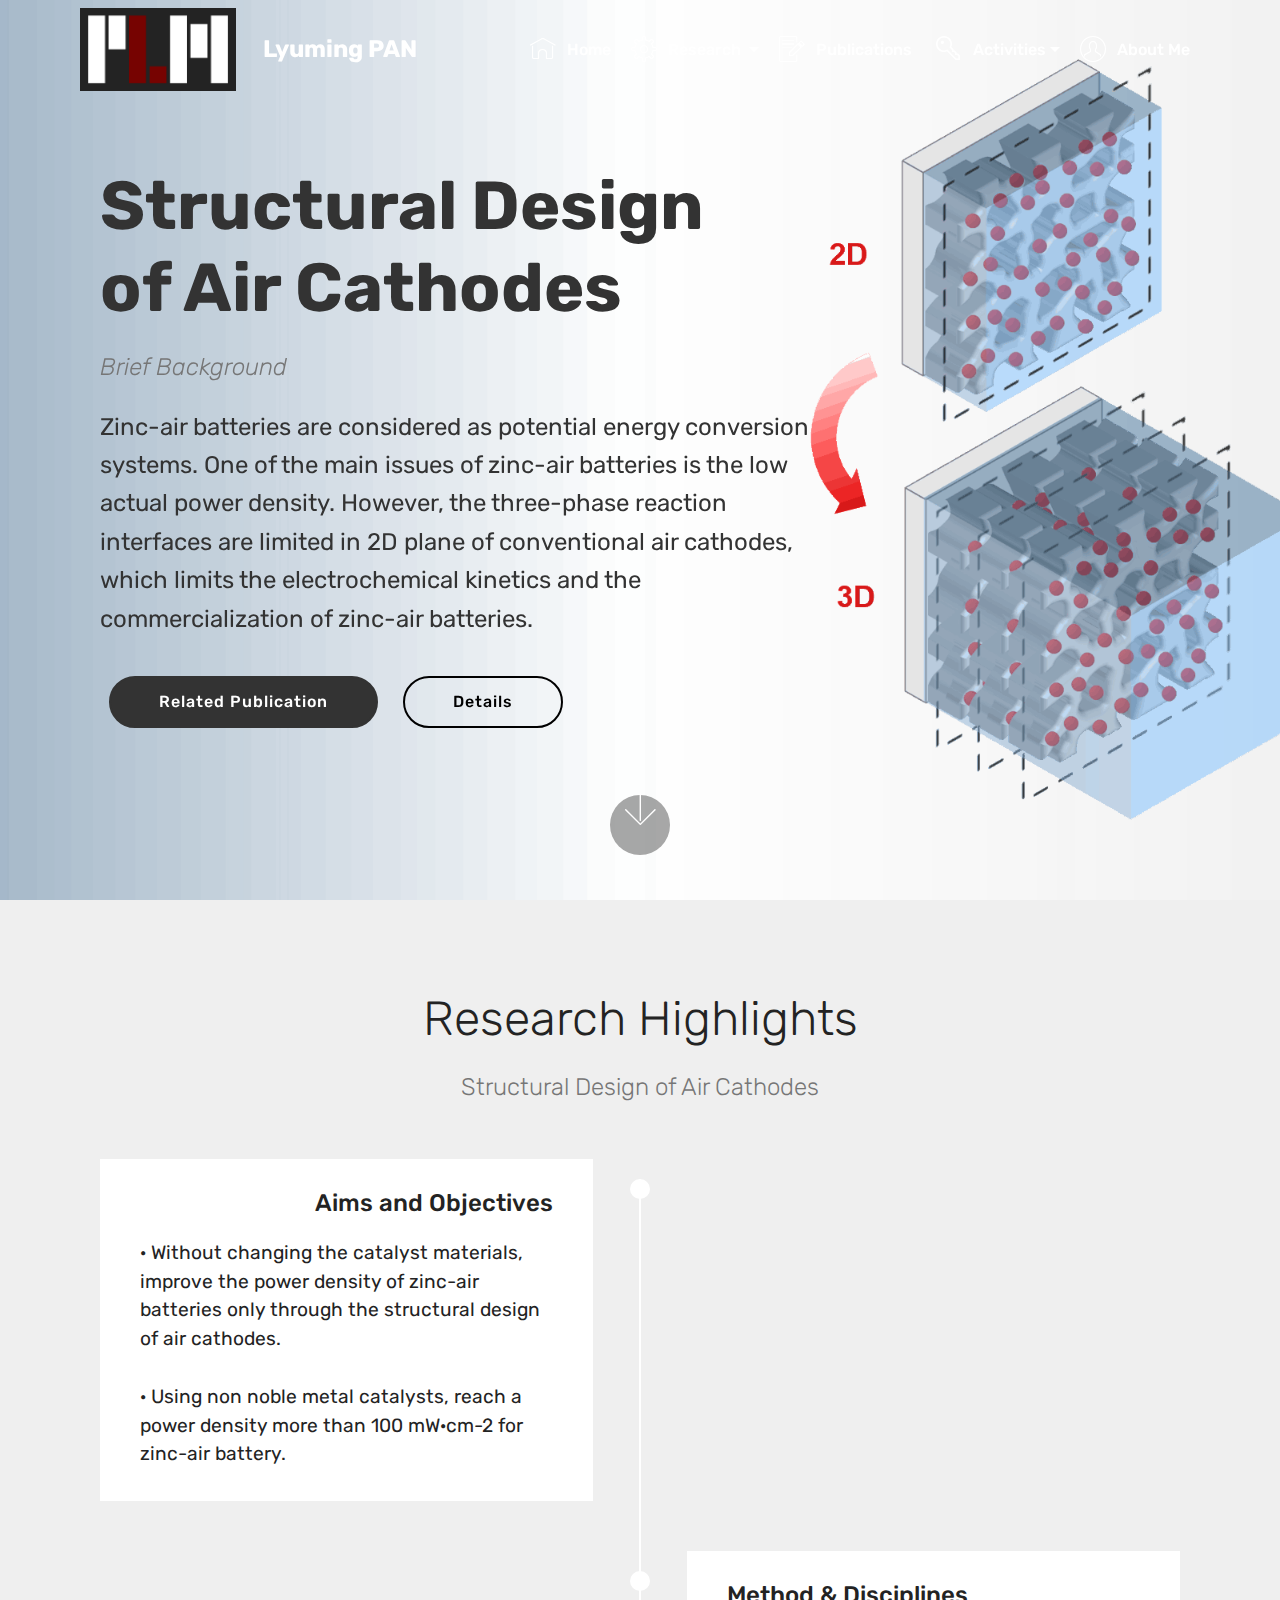
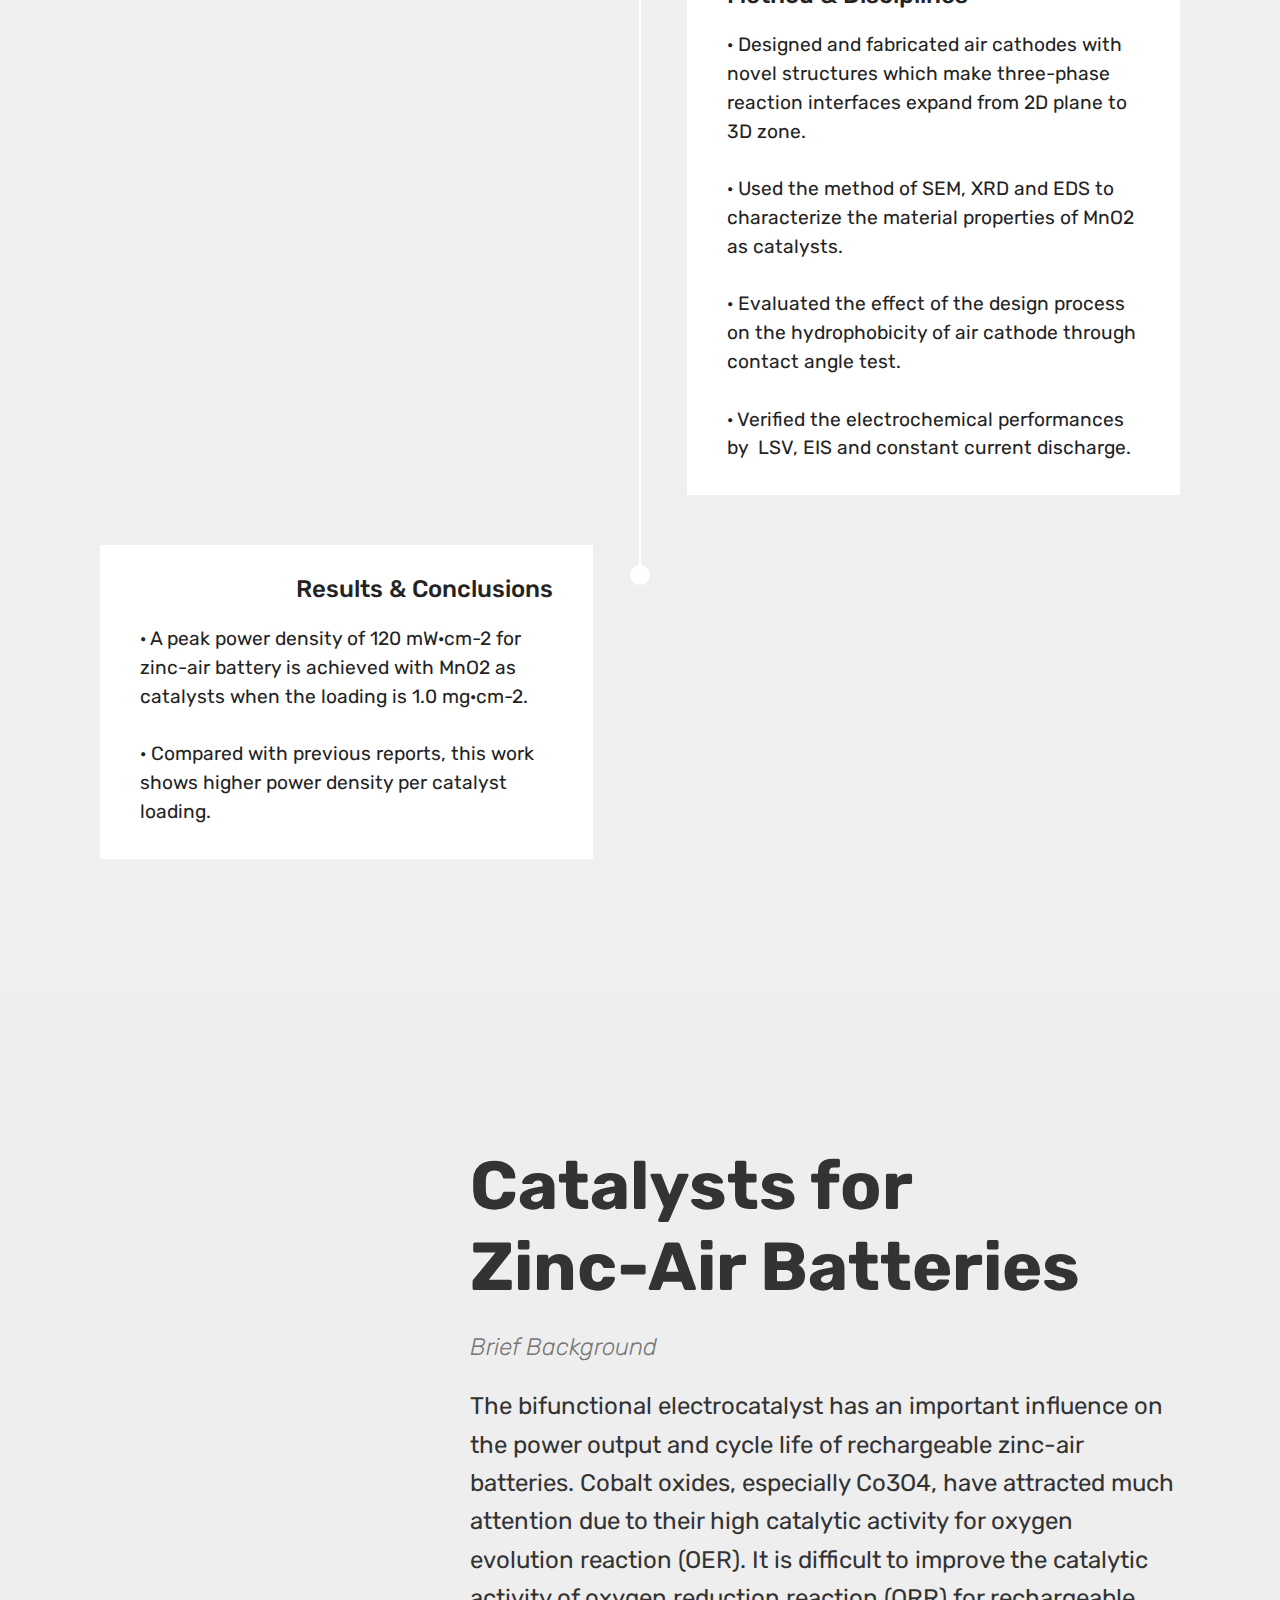
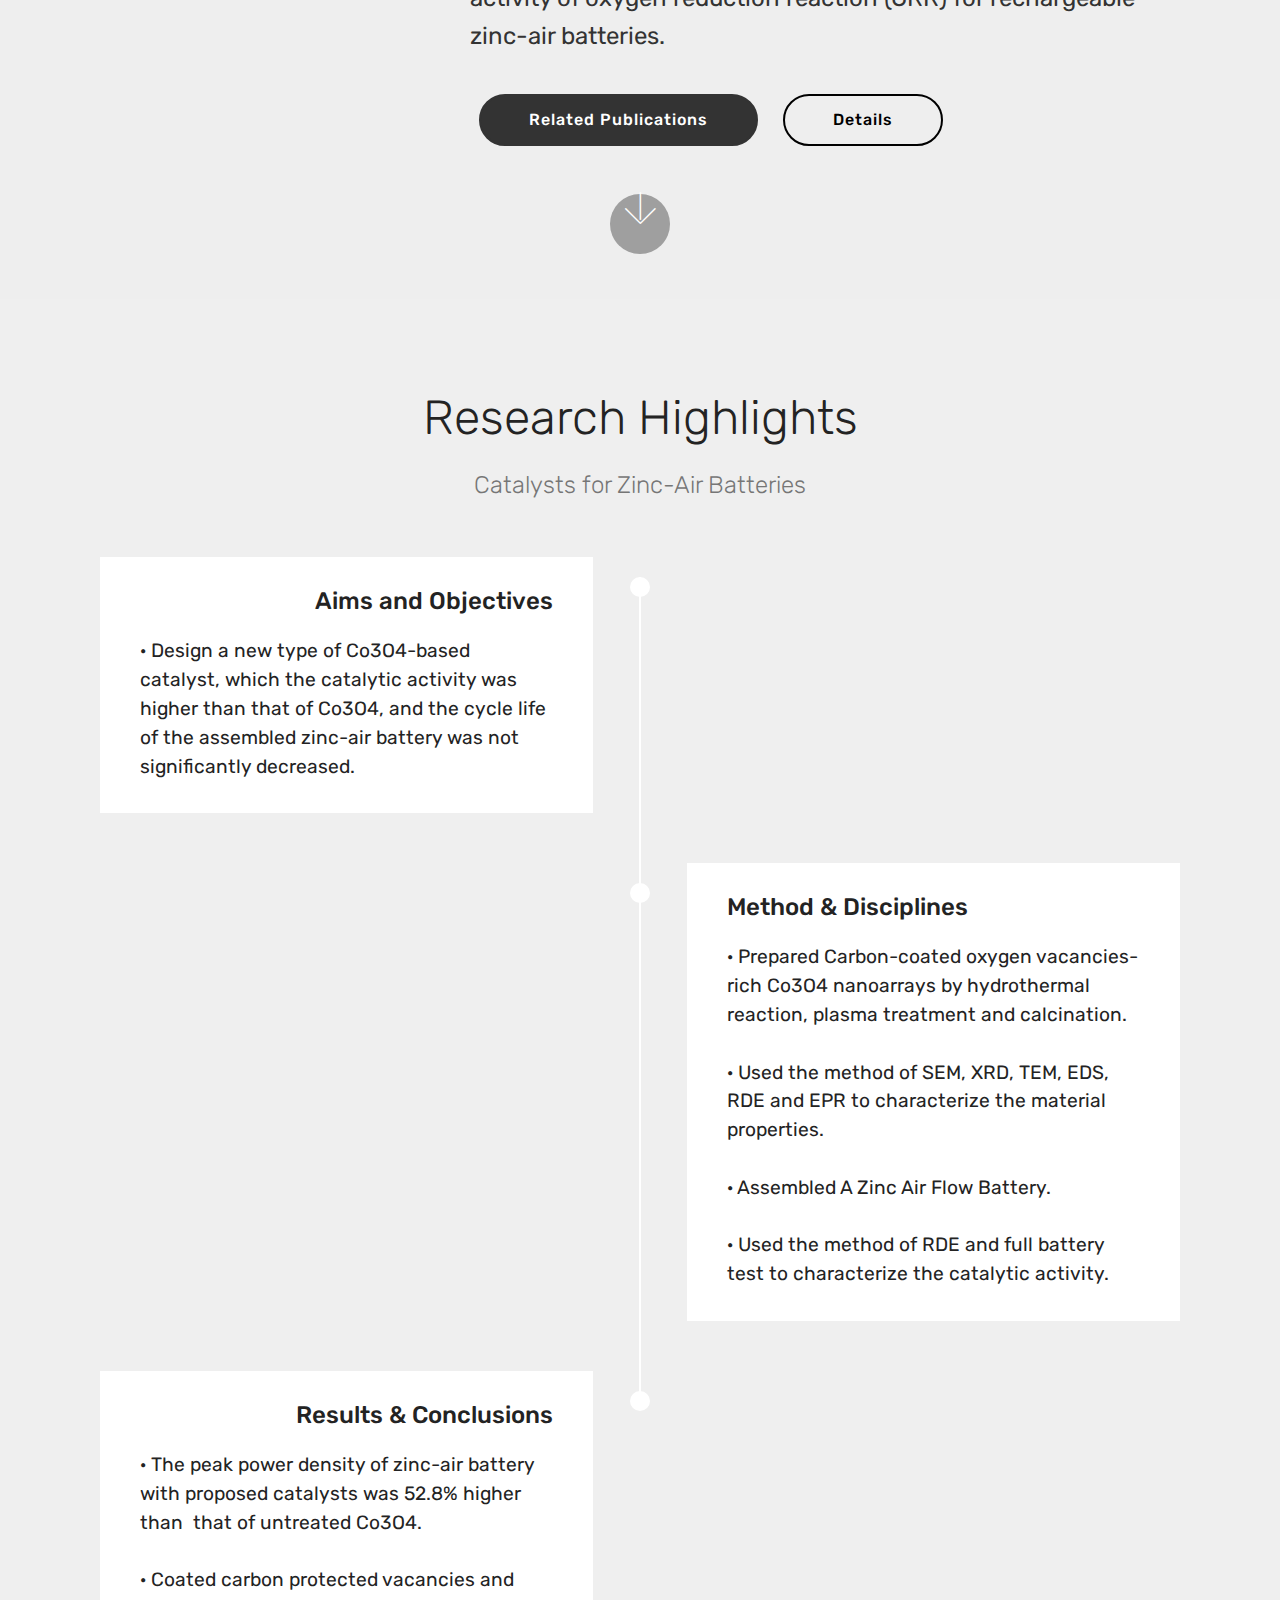
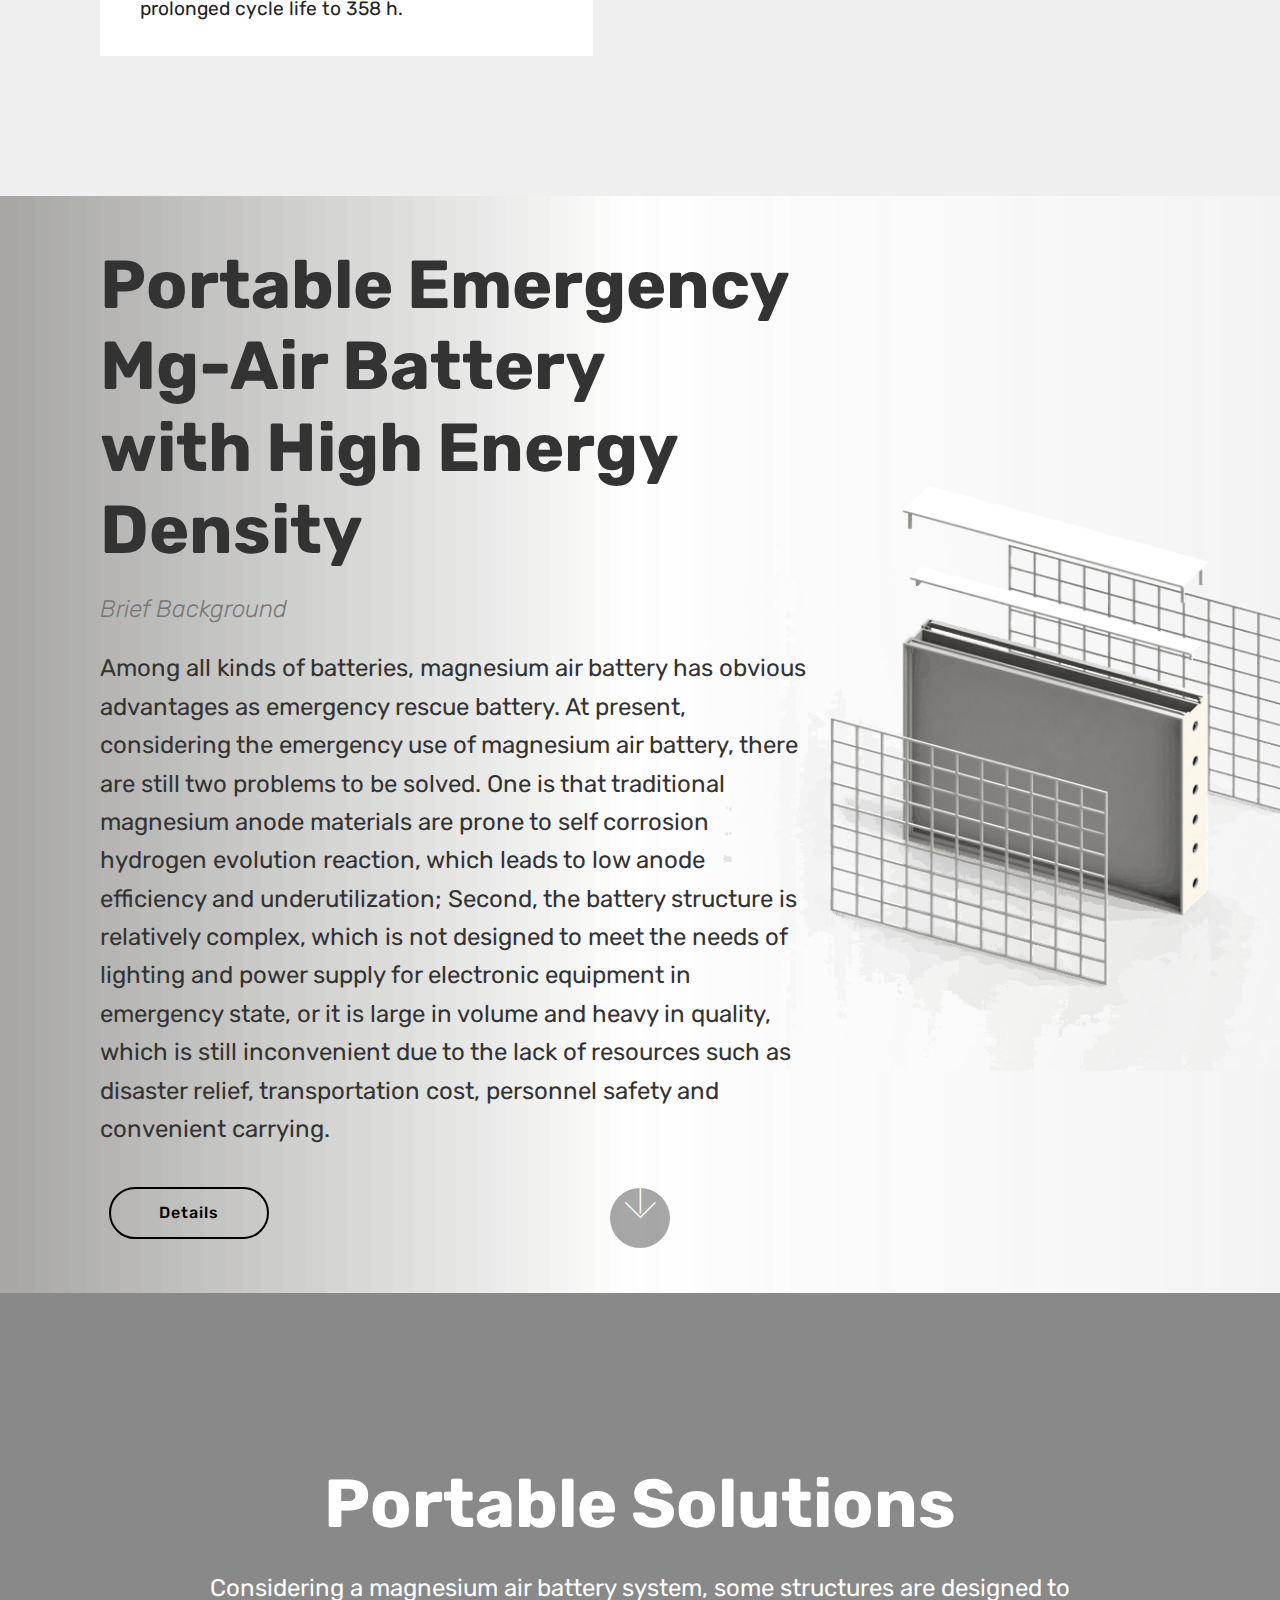
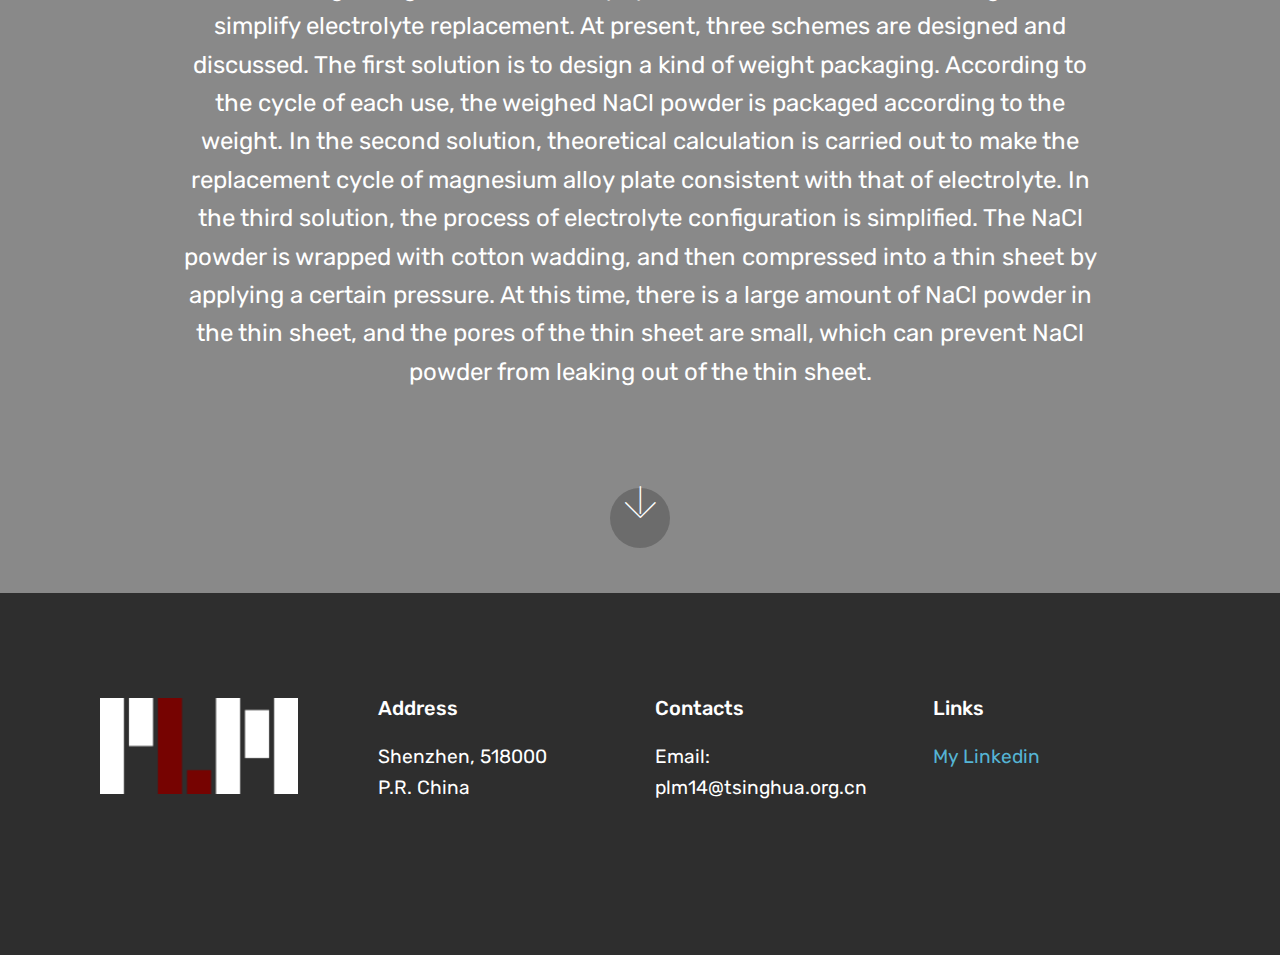
==== commit 83e35c84: "lyuming-pan" ====
--- a/page1.html
+++ b/page1.html
@@ -6,7 +6,7 @@
   <meta http-equiv="X-UA-Compatible" content="IE=edge">
   <meta name="generator" content="Mobirise v4.12.4, mobirise.com">
   <meta name="viewport" content="width=device-width, initial-scale=1, minimum-scale=1">
-  <link rel="shortcut icon" href="assets/images/logo-122x59.png" type="image/x-icon">
+  <link rel="shortcut icon" href="assets/images/logo-344x184.png" type="image/x-icon">
   <meta name="description" content="Site Builder Description">
   
   
@@ -17,8 +17,8 @@
   <link rel="stylesheet" href="assets/bootstrap/css/bootstrap-grid.min.css">
   <link rel="stylesheet" href="assets/bootstrap/css/bootstrap-reboot.min.css">
   <link rel="stylesheet" href="assets/tether/tether.min.css">
+  <link rel="stylesheet" href="assets/socicon/css/styles.css">
   <link rel="stylesheet" href="assets/dropdown/css/style.css">
-  <link rel="stylesheet" href="assets/socicon/css/styles.css">
   <link rel="stylesheet" href="assets/theme/css/style.css">
   <link rel="preload" as="style" href="assets/mobirise/css/mbr-additional.css"><link rel="stylesheet" href="assets/mobirise/css/mbr-additional.css" type="text/css">
   
@@ -41,7 +41,11 @@
         </button>
         <div class="menu-logo">
             <div class="navbar-brand">
-                
+                <span class="navbar-logo">
+                    <a href="index.html">
+                         <img src="assets/images/logo-344x184.png" alt="Mobirise" title="" style="height: 5.2rem;">
+                    </a>
+                </span>
                 <span class="navbar-caption-wrap"><a class="navbar-caption text-white display-5" href="https://mobirise.com">&nbsp; &nbsp;Lyuming PAN</a></span>
             </div>
         </div>
@@ -50,60 +54,287 @@
                     <a class="nav-link link text-white display-4" href="https://mobirise.com">
                         </a>
                 </li><li class="nav-item"><a class="nav-link link text-white display-4" href="index.html">
-                        <span class="mbri-home mbr-iconfont mbr-iconfont-btn"></span>Home</a></li><li class="nav-item"><a class="nav-link link text-white display-4" href="page1.html"><span class="mbri-setting3 mbr-iconfont mbr-iconfont-btn"></span>
-                        Research&nbsp;</a></li><li class="nav-item"><a class="nav-link link text-white display-4" href="page2.html" target="_blank"><span class="mbri-edit mbr-iconfont mbr-iconfont-btn"></span>
-                        Publications&nbsp;</a></li><li class="nav-item"><a class="nav-link link text-white display-4" href="page3.html" target="_blank"><span class="mbrib-key mbr-iconfont mbr-iconfont-btn"></span>
-                        
-                        Teaching and Leadership</a></li>
+                        <span class="mbri-home mbr-iconfont mbr-iconfont-btn"></span>Home</a></li><li class="nav-item dropdown"><a class="nav-link link text-white dropdown-toggle display-4" href="page1.html" data-toggle="dropdown-submenu" aria-expanded="false"><span class="mbri-setting3 mbr-iconfont mbr-iconfont-btn"></span>
+                        Research&nbsp;</a><div class="dropdown-menu"><a class="text-white dropdown-item display-4" href="page1.html">Cathodes of Zn-air Batteries</a><a class="text-white dropdown-item display-4" href="page1.html#header9-1t">Catalysts of Zn-air Batteries</a><a class="text-white dropdown-item display-4" href="page1.html#header9-20">System of Mg-air Batteries</a></div></li><li class="nav-item"><a class="nav-link link text-white display-4" href="page2.html" target="_blank"><span class="mbri-edit mbr-iconfont mbr-iconfont-btn"></span>
+                        Publications&nbsp;</a></li><li class="nav-item dropdown open"><a class="nav-link link text-white dropdown-toggle display-4" href="page3.html" target="_blank" data-toggle="dropdown-submenu" aria-expanded="true"><span class="mbrib-key mbr-iconfont mbr-iconfont-btn"></span>Activities</a><div class="dropdown-menu"><a class="text-white dropdown-item display-4" href="page3.html" target="_blank">Speech and Presentation</a><a class="text-white dropdown-item display-4" href="page3.html" target="_blank">Teaching Assistant</a></div></li>
                 <li class="nav-item">
                     <a class="nav-link link text-white display-4" href="page4.html"><span class="mbri-user mbr-iconfont mbr-iconfont-btn"></span>
                         
-                        Contact Me</a>
+                        About Me</a>
                 </li></ul>
             
         </div>
     </nav>
 </section>
 
-<section class="engine"><a href="https://mobirise.info/c">website builder</a></section><section class="cid-swIHFhnJ9Z mbr-fullscreen" id="header2-b">
-
-    
-
-    
+<section class="engine"><a href="https://mobirise.info/y">free html website templates</a></section><section class="header9 cid-swNBiLsJZi mbr-fullscreen mbr-parallax-background" id="header9-1s">
+
+    
+
+    
+
+    <div class="container">
+        <div class="media-container-column mbr-white col-lg-8 col-md-10">
+            <h1 class="mbr-section-title align-left mbr-bold pb-3 mbr-fonts-style display-1">Structural Design<br>of
+ Air Cathodes&nbsp;</h1>
+            <h3 class="mbr-section-subtitle align-left mbr-light pb-3 mbr-fonts-style display-5">
+                Brief Background</h3>
+            <p class="mbr-text align-left pb-3 mbr-fonts-style display-5">Zinc-air batteries are considered as potential energy conversion systems. One of the main issues of zinc-air batteries is the low actual power density. However, the three-phase reaction interfaces are limited in 2D plane of conventional air cathodes, which limits the electrochemical kinetics and the commercialization of zinc-air batteries. &nbsp;<br></p>
+            <div class="mbr-section-btn align-left"><a class="btn btn-md btn-black display-4" href="page2.html#services6-x">Related Publication</a>
+                <a class="btn btn-md btn-black-outline display-4" href="page1.html#timeline1-1w">Details</a></div>
+        </div>
+    </div>
+
+    <div class="mbr-arrow hidden-sm-down" aria-hidden="true">
+        <a href="#next">
+            <i class="mbri-down mbr-iconfont"></i>
+        </a>
+    </div>
+</section>
+
+<section class="timeline1 cid-swNSldCWB3" id="timeline1-1w">
+
+    
+
+    
+
+    <div class="container align-center">
+        <h2 class="mbr-section-title pb-3 mbr-fonts-style display-2">
+            Research Highlights</h2>
+        <h3 class="mbr-section-subtitle pb-5 mbr-fonts-style display-5">Structural Design
+ of Air Cathodes</h3>
+
+        <div class="container timelines-container" mbri-timelines="">
+            <!--1-->
+            <div class="row timeline-element reverse separline">
+                 <div class="timeline-date-panel col-xs-12 col-md-6  align-left">         
+                    <div class="time-line-date-content">
+                        
+                    </div>
+                </div>
+           <span class="iconBackground"></span>
+            <div class="col-xs-12 col-md-6 align-right">
+                <div class="timeline-text-content">
+                    <h4 class="mbr-timeline-title pb-3 mbr-fonts-style display-5">Aims and Objectives</h4>
+                    <p class="mbr-timeline-text mbr-fonts-style display-7">· Without changing the catalyst materials, improve the power density of zinc-air batteries only through the structural design of air cathodes.
+<br><br>· Using non noble metal catalysts, reach a power density more than 100 mW·cm-2 for zinc-air battery.</p>
+                 </div>
+            </div>
+            </div>
+            <!--2-->
+            <div class="row timeline-element  separline">
+                <div class="timeline-date-panel col-xs-12 col-md-6 align-right">
+                    <div class="time-line-date-content">
+                        
+                    </div>
+                </div>
+                <span class="iconBackground"></span>
+                <div class="col-xs-12 col-md-6 align-left ">
+                    <div class="timeline-text-content">
+                        <h4 class="mbr-timeline-title pb-3 mbr-fonts-style display-5">Method &amp; Disciplines</h4>
+                        <p class="mbr-timeline-text mbr-fonts-style display-7">· Designed and fabricated air cathodes with novel structures which make three-phase 
+<br>reaction interfaces expand from 2D plane to 3D zone.&nbsp;<br><br>·&nbsp;Used the method of SEM, XRD and EDS to characterize the material properties of MnO2 as catalysts.<br><br>· Evaluated the effect of the design process on the hydrophobicity of air cathode through contact angle test.<br><br>· Verified the electrochemical performances by &nbsp;LSV, EIS and constant current discharge.&nbsp;</p>
+                    </div>
+                </div>
+            </div>
+            <!--3-->
+            <div class="row timeline-element reverse">
+                <div class="timeline-date-panel col-xs-12 col-md-6  align-left">
+                    <div class="time-line-date-content">
+                        
+                    </div>
+                </div>
+                <span class="iconBackground"></span>
+                <div class="col-xs-12 col-md-6 align-right">
+                    <div class="timeline-text-content">
+                        <h4 class="mbr-timeline-title pb-3 mbr-fonts-style display-5">Results &amp; Conclusions</h4>      
+                        <p class="mbr-timeline-text mbr-fonts-style display-7">· A peak power density of 120 mW·cm-2
+for zinc-air battery is achieved with MnO2 as catalysts when the loading is 1.0 mg·cm-2. <br><br>· Compared with previous reports, this work shows higher power density per catalyst loading.</p>
+                    </div>
+                </div>
+            </div>
+            <!--4-->
+            
+            <!--5-->
+            
+            <!--6-->
+            
+            <!--7-->
+            
+            <!--8-->
+            
+            <!--9-->
+            
+            <!--10-->
+            
+            <!--11-->
+            
+            <!--12-->
+            
+        </div>
+    </div>
+</section>
+
+<section class="header9 cid-swND9EzevQ mbr-fullscreen mbr-parallax-background" id="header9-1t">
+
+    
+
+    
+
+    <div class="container">
+        <div class="media-container-column mbr-white col-lg-8 col-md-10 ml-auto">
+            <h1 class="mbr-section-title align-left mbr-bold pb-3 mbr-fonts-style display-1">Catalysts for
+<div>Zinc-Air Batteries
+</div></h1>
+            <h3 class="mbr-section-subtitle align-left mbr-light pb-3 mbr-fonts-style display-5">Brief Background</h3>
+            <p class="mbr-text align-left pb-3 mbr-fonts-style display-5">The bifunctional electrocatalyst has an important influence on the power output and cycle life of
+rechargeable zinc-air batteries. Cobalt oxides, especially Co3O4, have attracted much attention due to
+their high catalytic activity for oxygen evolution reaction (OER). It is difficult to improve the catalytic
+activity of oxygen reduction reaction (ORR) for rechargeable zinc-air batteries.<br></p>
+            <div class="mbr-section-btn align-left"><a class="btn btn-md btn-black display-4" href="page2.html#services6-x">Related Publications</a>
+                <a class="btn btn-md btn-black-outline display-4" href="page1.html#timeline1-1x">Details</a></div>
+        </div>
+    </div>
+
+    <div class="mbr-arrow hidden-sm-down" aria-hidden="true">
+        <a href="#next">
+            <i class="mbri-down mbr-iconfont"></i>
+        </a>
+    </div>
+</section>
+
+<section class="timeline1 cid-swNUt3c8Ec" id="timeline1-1x">
+
+    
+
+    
+
+    <div class="container align-center">
+        <h2 class="mbr-section-title pb-3 mbr-fonts-style display-2">
+            Research Highlights</h2>
+        <h3 class="mbr-section-subtitle pb-5 mbr-fonts-style display-5">Catalysts for
+ Zinc-Air Batteries</h3>
+
+        <div class="container timelines-container" mbri-timelines="">
+            <!--1-->
+            <div class="row timeline-element reverse separline">
+                 <div class="timeline-date-panel col-xs-12 col-md-6  align-left">         
+                    <div class="time-line-date-content">
+                        
+                    </div>
+                </div>
+           <span class="iconBackground"></span>
+            <div class="col-xs-12 col-md-6 align-right">
+                <div class="timeline-text-content">
+                    <h4 class="mbr-timeline-title pb-3 mbr-fonts-style display-5">Aims and Objectives</h4>
+                    <p class="mbr-timeline-text mbr-fonts-style display-7">· Design a new type of Co3O4-based catalyst, which the catalytic activity was higher than that of Co3O4, and the cycle life of the assembled zinc-air battery was not significantly decreased.</p>
+                 </div>
+            </div>
+            </div>
+            <!--2-->
+            <div class="row timeline-element  separline">
+                <div class="timeline-date-panel col-xs-12 col-md-6 align-right">
+                    <div class="time-line-date-content">
+                        
+                    </div>
+                </div>
+                <span class="iconBackground"></span>
+                <div class="col-xs-12 col-md-6 align-left ">
+                    <div class="timeline-text-content">
+                        <h4 class="mbr-timeline-title pb-3 mbr-fonts-style display-5">Method &amp; Disciplines</h4>
+                        <p class="mbr-timeline-text mbr-fonts-style display-7">· Prepared Carbon-coated oxygen vacancies-rich Co3O4 nanoarrays by hydrothermal 
+<br>reaction, plasma treatment and calcination. <br><br>· Used the method of SEM, XRD, TEM, EDS, RDE and EPR to characterize the material properties.<br><br>· Assembled A Zinc Air Flow Battery.<br><br>· Used the method of RDE and full battery test to characterize the catalytic activity.</p>
+                    </div>
+                </div>
+            </div>
+            <!--3-->
+            <div class="row timeline-element reverse">
+                <div class="timeline-date-panel col-xs-12 col-md-6  align-left">
+                    <div class="time-line-date-content">
+                        
+                    </div>
+                </div>
+                <span class="iconBackground"></span>
+                <div class="col-xs-12 col-md-6 align-right">
+                    <div class="timeline-text-content">
+                        <h4 class="mbr-timeline-title pb-3 mbr-fonts-style display-5">Results &amp; Conclusions</h4>      
+                        <p class="mbr-timeline-text mbr-fonts-style display-7">· The peak power density of zinc-air battery with proposed catalysts was 52.8% higher than &nbsp;that of untreated Co3O4. <br><br>· Coated carbon protected vacancies and prolonged cycle life to 358 h.</p>
+                    </div>
+                </div>
+            </div>
+            <!--4-->
+            
+            <!--5-->
+            
+            <!--6-->
+            
+            <!--7-->
+            
+            <!--8-->
+            
+            <!--9-->
+            
+            <!--10-->
+            
+            <!--11-->
+            
+            <!--12-->
+            
+        </div>
+    </div>
+</section>
+
+<section class="header9 cid-swO4Du9GXE mbr-fullscreen" id="header9-20">
+
+    
+
+    
+
+    <div class="container">
+        <div class="media-container-column mbr-white col-lg-8 col-md-10">
+            <h1 class="mbr-section-title align-left mbr-bold pb-3 mbr-fonts-style display-1">Portable Emergency Mg-Air Battery 
+<div>with High Energy Density
+</div></h1>
+            <h3 class="mbr-section-subtitle align-left mbr-light pb-3 mbr-fonts-style display-5">Brief Background</h3>
+            <p class="mbr-text align-left pb-3 mbr-fonts-style display-5">Among all kinds of batteries, magnesium air battery has obvious advantages as emergency rescue battery. At present, considering the emergency use of magnesium air battery, there are still two problems to be solved. One is that traditional magnesium anode materials are prone to self corrosion hydrogen evolution reaction, which leads to low anode efficiency and underutilization; Second, the battery structure is relatively complex, which is not designed to meet the needs of lighting and power supply for electronic equipment in emergency state, or it is large in volume and heavy in quality, which is still inconvenient due to the lack of resources such as disaster relief, transportation cost, personnel safety and convenient carrying.<br></p>
+            <div class="mbr-section-btn align-left"><a class="btn btn-md btn-black-outline display-4" href="page1.html#header2-1z">Details</a></div>
+        </div>
+    </div>
+
+    <div class="mbr-arrow hidden-sm-down" aria-hidden="true">
+        <a href="#next">
+            <i class="mbri-down mbr-iconfont"></i>
+        </a>
+    </div>
+</section>
+
+<section class="cid-swO1EHWK9D mbr-fullscreen mbr-parallax-background" id="header2-1z">
+
+    
+
+    <div class="mbr-overlay" style="opacity: 0.5; background-color: rgb(35, 35, 35);"></div>
 
     <div class="container align-center">
         <div class="row justify-content-md-center">
             <div class="mbr-white col-md-10">
+                <h1 class="mbr-section-title mbr-bold pb-3 mbr-fonts-style display-1">
+                    Portable Solutions</h1>
                 
+                <p class="mbr-text pb-3 mbr-fonts-style display-5">
+                    Considering a magnesium air battery system, some structures are designed to simplify electrolyte replacement. At present, three schemes are designed and discussed. The first solution is to design a kind of weight packaging. According to the cycle of each use, the weighed NaCl powder is packaged according to the weight. In the second solution, theoretical calculation is carried out to make the replacement cycle of magnesium alloy plate consistent with that of electrolyte. In the third solution, the process of electrolyte configuration is simplified. The NaCl powder is wrapped with cotton wadding, and then compressed into a thin sheet by applying a certain pressure. At this time, there is a large amount of NaCl powder in the thin sheet, and the pores of the thin sheet are small, which can prevent NaCl powder from leaking out of the thin sheet.
+                </p>
                 
-                
-                
-            </div>
-        </div>
-    </div>
-    
-</section>
-
-<section class="cid-swIHPHIxAV mbr-fullscreen" id="header2-d">
-
-    
-
-    
-
-    <div class="container align-center">
-        <div class="row justify-content-md-center">
-            <div class="mbr-white col-md-10">
-                
-                
-                
-                
-            </div>
-        </div>
-    </div>
-    
-</section>
-
-<section class="cid-swIHwCN6bV" id="footer1-a">
+            </div>
+        </div>
+    </div>
+    <div class="mbr-arrow hidden-sm-down" aria-hidden="true">
+        <a href="#next">
+            <i class="mbri-down mbr-iconfont"></i>
+        </a>
+    </div>
+</section>
+
+<section class="cid-swNsTjFUjS" id="footer1-1m">
 
     
 
@@ -122,7 +353,7 @@
                 <h5 class="pb-3">
                     Address
                 </h5>
-                <p class="mbr-text">Shenzhen, China</p>
+                <p class="mbr-text">Shenzhen, 518000<br>P.R. China</p>
             </div>
             <div class="col-12 col-md-3 mbr-fonts-style display-7">
                 <h5 class="pb-3">
@@ -135,11 +366,7 @@
                 <h5 class="pb-3">
                     Links
                 </h5>
-                <p class="mbr-text">
-                    <a class="text-primary" href="https://mobirise.com/">Website builder</a>
-                    <br><a class="text-primary" href="https://mobirise.com/mobirise-free-win.zip">Download for Windows</a>
-                    <br><a class="text-primary" href="https://mobirise.com/mobirise-free-mac.zip">Download for Mac</a>
-                </p>
+                <p class="mbr-text"><a href="http://www.linkedin.com/in/lyuming-pan-6872a6199" target="_blank">My Linkedin</a>&nbsp;<br><br><br></p>
             </div>
         </div>
         
@@ -150,11 +377,12 @@
   <script src="assets/web/assets/jquery/jquery.min.js"></script>
   <script src="assets/popper/popper.min.js"></script>
   <script src="assets/bootstrap/js/bootstrap.min.js"></script>
+  <script src="assets/smoothscroll/smooth-scroll.js"></script>
   <script src="assets/tether/tether.min.js"></script>
+  <script src="assets/touchswipe/jquery.touch-swipe.min.js"></script>
+  <script src="assets/parallax/jarallax.min.js"></script>
   <script src="assets/dropdown/js/nav-dropdown.js"></script>
   <script src="assets/dropdown/js/navbar-dropdown.js"></script>
-  <script src="assets/touchswipe/jquery.touch-swipe.min.js"></script>
-  <script src="assets/smoothscroll/smooth-scroll.js"></script>
   <script src="assets/theme/js/script.js"></script>
   
   
--- a/assets/mobirise/css/mbr-additional.css
+++ b/assets/mobirise/css/mbr-additional.css
@@ -41,11 +41,11 @@
 }
 .display-7 {
   font-family: 'Rubik', sans-serif;
-  font-size: 1rem;
+  font-size: 1.2rem;
   font-display: swap;
 }
 .display-7 > .mbr-iconfont {
-  font-size: 1.6rem;
+  font-size: 1.92rem;
 }
 /* ---- Fluid typography for mobile devices ---- */
 /* 1.4 - font scale ratio ( bootstrap == 1.42857 ) */
@@ -92,7 +92,7 @@
   border-radius: 3px;
 }
 .bg-primary {
-  background-color: #149dcc !important;
+  background-color: #55b4d4 !important;
 }
 .bg-success {
   background-color: #f7ed4a !important;
@@ -108,8 +108,8 @@
 }
 .btn-primary,
 .btn-primary:active {
-  background-color: #149dcc !important;
-  border-color: #149dcc !important;
+  background-color: #55b4d4 !important;
+  border-color: #55b4d4 !important;
   color: #ffffff !important;
 }
 .btn-primary:hover,
@@ -117,14 +117,14 @@
 .btn-primary.focus,
 .btn-primary.active {
   color: #ffffff !important;
-  background-color: #0d6786 !important;
-  border-color: #0d6786 !important;
+  background-color: #2d8fb0 !important;
+  border-color: #2d8fb0 !important;
 }
 .btn-primary.disabled,
 .btn-primary:disabled {
   color: #ffffff !important;
-  background-color: #0d6786 !important;
-  border-color: #0d6786 !important;
+  background-color: #2d8fb0 !important;
+  border-color: #2d8fb0 !important;
 }
 .btn-secondary,
 .btn-secondary:active {
@@ -272,22 +272,22 @@
 .btn-primary-outline,
 .btn-primary-outline:active {
   background: none;
-  border-color: #0b566f;
-  color: #0b566f;
+  border-color: #277e9c;
+  color: #277e9c;
 }
 .btn-primary-outline:hover,
 .btn-primary-outline:focus,
 .btn-primary-outline.focus,
 .btn-primary-outline.active {
   color: #ffffff;
-  background-color: #149dcc;
-  border-color: #149dcc;
+  background-color: #55b4d4;
+  border-color: #55b4d4;
 }
 .btn-primary-outline.disabled,
 .btn-primary-outline:disabled {
   color: #ffffff !important;
-  background-color: #149dcc !important;
-  border-color: #149dcc !important;
+  background-color: #55b4d4 !important;
+  border-color: #55b4d4 !important;
 }
 .btn-secondary-outline,
 .btn-secondary-outline:active {
@@ -424,7 +424,7 @@
   border-color: #ffffff;
 }
 .text-primary {
-  color: #149dcc !important;
+  color: #55b4d4 !important;
 }
 .text-secondary {
   color: #ff3366 !important;
@@ -449,7 +449,7 @@
 }
 a.text-primary:hover,
 a.text-primary:focus {
-  color: #0b566f !important;
+  color: #277e9c !important;
 }
 a.text-secondary:hover,
 a.text-secondary:focus {
@@ -507,8 +507,8 @@
   border-radius: 100px !important;
 }
 .mbr-gallery-filter li.active .btn {
-  background-color: #149dcc;
-  border-color: #149dcc;
+  background-color: #55b4d4;
+  border-color: #55b4d4;
   color: #ffffff;
 }
 .mbr-gallery-filter li.active .btn:focus {
@@ -519,11 +519,11 @@
 }
 a,
 a:hover {
-  color: #149dcc;
+  color: #55b4d4;
 }
 .mbr-plan-header.bg-primary .mbr-plan-subtitle,
 .mbr-plan-header.bg-primary .mbr-plan-price-desc {
-  color: #b4e6f8;
+  color: #f8fcfd;
 }
 .mbr-plan-header.bg-success .mbr-plan-subtitle,
 .mbr-plan-header.bg-success .mbr-plan-price-desc {
@@ -547,14 +547,14 @@
 }
 .form-control {
   font-family: 'Rubik', sans-serif;
-  font-size: 1rem;
+  font-size: 1.2rem;
   font-display: swap;
 }
 .form-control > .mbr-iconfont {
-  font-size: 1.6rem;
+  font-size: 1.92rem;
 }
 blockquote {
-  border-color: #149dcc;
+  border-color: #55b4d4;
 }
 /* Forms */
 .mbr-form .btn {
@@ -610,11 +610,11 @@
 /* Footer */
 .mbr-footer-content li::before,
 .mbr-footer .mbr-contacts li::before {
-  background: #149dcc;
+  background: #55b4d4;
 }
 .mbr-footer-content li a:hover,
 .mbr-footer .mbr-contacts li a:hover {
-  color: #149dcc;
+  color: #55b4d4;
 }
 .footer3 input[type="email"],
 .footer4 input[type="email"] {
@@ -656,7 +656,7 @@
 }
 .jq-selectbox li:hover,
 .jq-selectbox li.selected {
-  background-color: #149dcc;
+  background-color: #55b4d4;
   color: #ffffff;
 }
 .jq-selectbox .jq-selectbox__trigger-arrow,
@@ -669,14 +669,14 @@
 .jq-selectbox:hover .jq-selectbox__trigger-arrow,
 .jq-number__spin.minus:hover:after,
 .jq-number__spin.plus:hover:after {
-  border-top-color: #149dcc;
-  border-bottom-color: #149dcc;
+  border-top-color: #55b4d4;
+  border-bottom-color: #55b4d4;
 }
 .xdsoft_datetimepicker .xdsoft_calendar td.xdsoft_default,
 .xdsoft_datetimepicker .xdsoft_calendar td.xdsoft_current,
 .xdsoft_datetimepicker .xdsoft_timepicker .xdsoft_time_box > div > div.xdsoft_current {
-  color: #ffffff !important;
-  background-color: #149dcc !important;
+  color: #000000 !important;
+  background-color: #55b4d4 !important;
   box-shadow: none !important;
 }
 .xdsoft_datetimepicker .xdsoft_calendar td:hover,
@@ -705,7 +705,7 @@
   top: 50%;
   left: 50%;
   transform: translateX(-50%) translateY(-50%);
-  background-image: url("data:image/svg+xml;charset=UTF-8,%3csvg width='32' height='32' viewBox='0 0 64 64' xmlns='http://www.w3.org/2000/svg' stroke='%23149dcc' %3e%3cg fill='none' fill-rule='evenodd'%3e%3cg transform='translate(16 16)' stroke-width='2'%3e%3ccircle stroke-opacity='.5' cx='16' cy='16' r='16'/%3e%3cpath d='M32 16c0-9.94-8.06-16-16-16'%3e%3canimateTransform attributeName='transform' type='rotate' from='0 16 16' to='360 16 16' dur='1s' repeatCount='indefinite'/%3e%3c/path%3e%3c/g%3e%3c/g%3e%3c/svg%3e");
+  background-image: url("data:image/svg+xml;charset=UTF-8,%3csvg width='32' height='32' viewBox='0 0 64 64' xmlns='http://www.w3.org/2000/svg' stroke='%2355b4d4' %3e%3cg fill='none' fill-rule='evenodd'%3e%3cg transform='translate(16 16)' stroke-width='2'%3e%3ccircle stroke-opacity='.5' cx='16' cy='16' r='16'/%3e%3cpath d='M32 16c0-9.94-8.06-16-16-16'%3e%3canimateTransform attributeName='transform' type='rotate' from='0 16 16' to='360 16 16' dur='1s' repeatCount='indefinite'/%3e%3c/path%3e%3c/g%3e%3c/g%3e%3c/svg%3e");
 }
 section.lazy-placeholder:after {
   opacity: 0.3;
@@ -1099,8 +1099,32 @@
 .cid-qTkzRZLJNu .dropdown-item:hover {
   color: #c1c1c1 !important;
 }
-.cid-qTkA127IK8 {
-  background-image: url("../../../assets/images/1-2000x1125.png");
+.cid-swNznnhwGh {
+  padding-top: 90px;
+  padding-bottom: 90px;
+  background-image: url("../../../assets/images/about-lyuming-2000x1125.png");
+}
+.cid-swNznnhwGh h1 {
+  color: #616161;
+}
+.cid-swNznnhwGh h2,
+.cid-swNznnhwGh h3,
+.cid-swNznnhwGh p {
+  color: #767676;
+}
+.cid-swNznnhwGh .mbr-section-subtitle {
+  font-style: italic;
+}
+.cid-swNznnhwGh H1 {
+  color: #ffffff;
+}
+.cid-swNznnhwGh H3 {
+  color: #ffffff;
+}
+.cid-swNznnhwGh .mbr-text,
+.cid-swNznnhwGh .mbr-section-btn {
+  color: #ffffff;
+  text-align: left;
 }
 .cid-qTkAaeaxX5 {
   padding-top: 105px;
@@ -1558,49 +1582,350 @@
 .cid-qTkzRZLJNu .dropdown-item:hover {
   color: #c1c1c1 !important;
 }
-.cid-swIHFhnJ9Z {
-  background-image: url("../../../assets/images/research1-2000x1125.png");
-}
-.cid-swIHPHIxAV {
-  background-image: url("../../../assets/images/research2-2000x1125.png");
-}
-.cid-swIHwCN6bV {
+.cid-swNBiLsJZi {
+  background-image: url("../../../assets/images/research1-3-2000x1125.png");
+}
+.cid-swNBiLsJZi h1 {
+  color: #616161;
+}
+.cid-swNBiLsJZi h2,
+.cid-swNBiLsJZi h3,
+.cid-swNBiLsJZi p {
+  color: #767676;
+}
+.cid-swNBiLsJZi .mbr-section-subtitle {
+  font-style: italic;
+}
+.cid-swNBiLsJZi H1 {
+  color: #333333;
+}
+.cid-swNBiLsJZi H3 {
+  color: #767676;
+}
+.cid-swNBiLsJZi .mbr-text,
+.cid-swNBiLsJZi .mbr-section-btn {
+  color: #333333;
+}
+.cid-swNSldCWB3 {
+  padding-top: 90px;
+  padding-bottom: 90px;
+  background-color: #efefef;
+}
+.cid-swNSldCWB3 .mbr-section-subtitle {
+  color: #767676;
+  text-align: center;
+  font-weight: 300;
+}
+.cid-swNSldCWB3 .timeline-text-content {
+  padding: 2rem 2.5rem;
+  background: #ffffff;
+  margin-left: 2rem;
+}
+.cid-swNSldCWB3 .timeline-text-content p {
+  margin-bottom: 0;
+}
+.cid-swNSldCWB3 .time-line-date-content {
+  margin-right: 2rem;
+}
+.cid-swNSldCWB3 .time-line-date-content p {
+  padding: 2rem 2.5rem;
+  background: #ffffff;
+  float: right;
+}
+.cid-swNSldCWB3 .timeline-element {
+  margin-bottom: 50px;
+  position: relative;
+  word-wrap: break-word;
+  word-break: break-word;
+  display: -webkit-flex;
+  flex-direction: row;
+  -webkit-flex-direction: row;
+}
+.cid-swNSldCWB3 .timeline-element:hover .mbr-timeline-date {
+  box-shadow: 0 7px 20px 0px rgba(0, 0, 0, 0.08);
+  transition: all .4s;
+}
+.cid-swNSldCWB3 .timeline-element:hover .timeline-text-content {
+  box-shadow: 0 7px 20px 0px rgba(0, 0, 0, 0.08);
+  transition: all .4s;
+}
+.cid-swNSldCWB3 .mbr-timeline-date,
+.cid-swNSldCWB3 .timeline-text-content {
+  transition: all .4s;
+}
+.cid-swNSldCWB3 .reverse {
+  flex-direction: row-reverse;
+  -webkit-flex-direction: row-reverse;
+}
+.cid-swNSldCWB3 .reverse .timeline-text-content {
+  margin-right: 2rem;
+  margin-left: 0;
+}
+.cid-swNSldCWB3 .reverse .time-line-date-content {
+  margin-left: 2rem;
+  margin-right: 0rem;
+}
+.cid-swNSldCWB3 .reverse .time-line-date-content p {
+  float: left;
+}
+.cid-swNSldCWB3 .iconBackground {
+  position: absolute;
+  left: 50%;
+  width: 20px;
+  height: 20px;
+  line-height: 30px;
+  text-align: center;
+  border-radius: 50%;
+  font-size: 30px;
+  display: inline-block;
+  background-color: #ffffff;
+  top: 20px;
+  margin-left: -10px;
+}
+.cid-swNSldCWB3 .separline:before {
+  top: 20px;
+  bottom: 0;
+  position: absolute;
+  content: "";
+  width: 2px;
+  background-color: #ffffff;
+  left: calc(50% - 1px);
+  height: calc(100% + 4rem);
+}
+@media (max-width: 768px) {
+  .cid-swNSldCWB3 .iconBackground {
+    left: 0 !important;
+  }
+  .cid-swNSldCWB3 .separline:before {
+    left: 0!important;
+  }
+  .cid-swNSldCWB3 .timeline-text-content {
+    margin-left: 0 !important;
+  }
+  .cid-swNSldCWB3 .time-line-date-content {
+    margin-right: 0 !important;
+  }
+  .cid-swNSldCWB3 .time-line-date-content p {
+    float: left !important;
+  }
+  .cid-swNSldCWB3 .reverse .time-line-date-content {
+    margin-left: 0 !important;
+  }
+  .cid-swNSldCWB3 .reverse .timeline-text-content {
+    margin-right: 0 !important;
+  }
+}
+.cid-swNSldCWB3 .reverseTimeline {
+  display: flex;
+  flex-direction: column-reverse;
+}
+.cid-swNSldCWB3 .mbr-timeline-text {
+  text-align: left;
+}
+.cid-swND9EzevQ {
+  background-image: url("../../../assets/images/research2-5-2000x1125.png");
+}
+.cid-swND9EzevQ h1 {
+  color: #616161;
+}
+.cid-swND9EzevQ h2,
+.cid-swND9EzevQ h3,
+.cid-swND9EzevQ p {
+  color: #767676;
+}
+.cid-swND9EzevQ .mbr-section-subtitle {
+  font-style: italic;
+}
+.cid-swND9EzevQ H1 {
+  color: #333333;
+}
+.cid-swND9EzevQ H3 {
+  color: #767676;
+}
+.cid-swND9EzevQ .mbr-text,
+.cid-swND9EzevQ .mbr-section-btn {
+  color: #333333;
+}
+.cid-swNUt3c8Ec {
+  padding-top: 90px;
+  padding-bottom: 90px;
+  background-color: #efefef;
+}
+.cid-swNUt3c8Ec .mbr-section-subtitle {
+  color: #767676;
+  text-align: center;
+  font-weight: 300;
+}
+.cid-swNUt3c8Ec .timeline-text-content {
+  padding: 2rem 2.5rem;
+  background: #ffffff;
+  margin-left: 2rem;
+}
+.cid-swNUt3c8Ec .timeline-text-content p {
+  margin-bottom: 0;
+}
+.cid-swNUt3c8Ec .time-line-date-content {
+  margin-right: 2rem;
+}
+.cid-swNUt3c8Ec .time-line-date-content p {
+  padding: 2rem 2.5rem;
+  background: #ffffff;
+  float: right;
+}
+.cid-swNUt3c8Ec .timeline-element {
+  margin-bottom: 50px;
+  position: relative;
+  word-wrap: break-word;
+  word-break: break-word;
+  display: -webkit-flex;
+  flex-direction: row;
+  -webkit-flex-direction: row;
+}
+.cid-swNUt3c8Ec .timeline-element:hover .mbr-timeline-date {
+  box-shadow: 0 7px 20px 0px rgba(0, 0, 0, 0.08);
+  transition: all .4s;
+}
+.cid-swNUt3c8Ec .timeline-element:hover .timeline-text-content {
+  box-shadow: 0 7px 20px 0px rgba(0, 0, 0, 0.08);
+  transition: all .4s;
+}
+.cid-swNUt3c8Ec .mbr-timeline-date,
+.cid-swNUt3c8Ec .timeline-text-content {
+  transition: all .4s;
+}
+.cid-swNUt3c8Ec .reverse {
+  flex-direction: row-reverse;
+  -webkit-flex-direction: row-reverse;
+}
+.cid-swNUt3c8Ec .reverse .timeline-text-content {
+  margin-right: 2rem;
+  margin-left: 0;
+}
+.cid-swNUt3c8Ec .reverse .time-line-date-content {
+  margin-left: 2rem;
+  margin-right: 0rem;
+}
+.cid-swNUt3c8Ec .reverse .time-line-date-content p {
+  float: left;
+}
+.cid-swNUt3c8Ec .iconBackground {
+  position: absolute;
+  left: 50%;
+  width: 20px;
+  height: 20px;
+  line-height: 30px;
+  text-align: center;
+  border-radius: 50%;
+  font-size: 30px;
+  display: inline-block;
+  background-color: #ffffff;
+  top: 20px;
+  margin-left: -10px;
+}
+.cid-swNUt3c8Ec .separline:before {
+  top: 20px;
+  bottom: 0;
+  position: absolute;
+  content: "";
+  width: 2px;
+  background-color: #ffffff;
+  left: calc(50% - 1px);
+  height: calc(100% + 4rem);
+}
+@media (max-width: 768px) {
+  .cid-swNUt3c8Ec .iconBackground {
+    left: 0 !important;
+  }
+  .cid-swNUt3c8Ec .separline:before {
+    left: 0!important;
+  }
+  .cid-swNUt3c8Ec .timeline-text-content {
+    margin-left: 0 !important;
+  }
+  .cid-swNUt3c8Ec .time-line-date-content {
+    margin-right: 0 !important;
+  }
+  .cid-swNUt3c8Ec .time-line-date-content p {
+    float: left !important;
+  }
+  .cid-swNUt3c8Ec .reverse .time-line-date-content {
+    margin-left: 0 !important;
+  }
+  .cid-swNUt3c8Ec .reverse .timeline-text-content {
+    margin-right: 0 !important;
+  }
+}
+.cid-swNUt3c8Ec .reverseTimeline {
+  display: flex;
+  flex-direction: column-reverse;
+}
+.cid-swNUt3c8Ec .mbr-timeline-text {
+  text-align: left;
+}
+.cid-swO4Du9GXE {
+  background-image: url("../../../assets/images/research3-2000x1125.png");
+}
+.cid-swO4Du9GXE h1 {
+  color: #616161;
+}
+.cid-swO4Du9GXE h2,
+.cid-swO4Du9GXE h3,
+.cid-swO4Du9GXE p {
+  color: #767676;
+}
+.cid-swO4Du9GXE .mbr-section-subtitle {
+  font-style: italic;
+}
+.cid-swO4Du9GXE H1 {
+  color: #333333;
+}
+.cid-swO4Du9GXE H3 {
+  color: #767676;
+}
+.cid-swO4Du9GXE .mbr-text,
+.cid-swO4Du9GXE .mbr-section-btn {
+  color: #333333;
+}
+.cid-swO1EHWK9D {
+  background-image: url("../../../assets/images/research3-1-2000x1125.png");
+}
+.cid-swNsTjFUjS {
   padding-top: 105px;
   padding-bottom: 105px;
   background-color: #2e2e2e;
 }
 @media (max-width: 767px) {
-  .cid-swIHwCN6bV .content {
+  .cid-swNsTjFUjS .content {
     text-align: center;
   }
-  .cid-swIHwCN6bV .content > div:not(:last-child) {
+  .cid-swNsTjFUjS .content > div:not(:last-child) {
     margin-bottom: 2rem;
   }
 }
 @media (max-width: 767px) {
-  .cid-swIHwCN6bV .media-wrap {
+  .cid-swNsTjFUjS .media-wrap {
     margin-bottom: 1rem;
   }
 }
-.cid-swIHwCN6bV .media-wrap .mbr-iconfont-logo {
+.cid-swNsTjFUjS .media-wrap .mbr-iconfont-logo {
   font-size: 7.5rem;
   color: #f36;
 }
-.cid-swIHwCN6bV .media-wrap img {
+.cid-swNsTjFUjS .media-wrap img {
   height: 6rem;
 }
 @media (max-width: 767px) {
-  .cid-swIHwCN6bV .footer-lower .copyright {
+  .cid-swNsTjFUjS .footer-lower .copyright {
     margin-bottom: 1rem;
     text-align: center;
   }
 }
-.cid-swIHwCN6bV .footer-lower hr {
+.cid-swNsTjFUjS .footer-lower hr {
   margin: 1rem 0;
   border-color: #fff;
   opacity: .05;
 }
-.cid-swIHwCN6bV .footer-lower .social-list {
+.cid-swNsTjFUjS .footer-lower .social-list {
   padding-left: 0;
   margin-bottom: 0;
   list-style: none;
@@ -1609,24 +1934,24 @@
   justify-content: flex-end;
   -webkit-justify-content: flex-end;
 }
-.cid-swIHwCN6bV .footer-lower .social-list .mbr-iconfont-social {
+.cid-swNsTjFUjS .footer-lower .social-list .mbr-iconfont-social {
   font-size: 1.3rem;
   color: #fff;
 }
-.cid-swIHwCN6bV .footer-lower .social-list .soc-item {
+.cid-swNsTjFUjS .footer-lower .social-list .soc-item {
   margin: 0 .5rem;
 }
-.cid-swIHwCN6bV .footer-lower .social-list a {
+.cid-swNsTjFUjS .footer-lower .social-list a {
   margin: 0;
   opacity: .5;
   -webkit-transition: .2s linear;
   transition: .2s linear;
 }
-.cid-swIHwCN6bV .footer-lower .social-list a:hover {
+.cid-swNsTjFUjS .footer-lower .social-list a:hover {
   opacity: 1;
 }
 @media (max-width: 767px) {
-  .cid-swIHwCN6bV .footer-lower .social-list {
+  .cid-swNsTjFUjS .footer-lower .social-list {
     justify-content: center;
     -webkit-justify-content: center;
   }
@@ -2200,43 +2525,43 @@
 .cid-swJLn1Kapp H2 {
   color: #ffffff;
 }
-.cid-swIHYEfudt {
+.cid-swNsXlagwn {
   padding-top: 105px;
   padding-bottom: 105px;
   background-color: #2e2e2e;
 }
 @media (max-width: 767px) {
-  .cid-swIHYEfudt .content {
+  .cid-swNsXlagwn .content {
     text-align: center;
   }
-  .cid-swIHYEfudt .content > div:not(:last-child) {
+  .cid-swNsXlagwn .content > div:not(:last-child) {
     margin-bottom: 2rem;
   }
 }
 @media (max-width: 767px) {
-  .cid-swIHYEfudt .media-wrap {
+  .cid-swNsXlagwn .media-wrap {
     margin-bottom: 1rem;
   }
 }
-.cid-swIHYEfudt .media-wrap .mbr-iconfont-logo {
+.cid-swNsXlagwn .media-wrap .mbr-iconfont-logo {
   font-size: 7.5rem;
   color: #f36;
 }
-.cid-swIHYEfudt .media-wrap img {
+.cid-swNsXlagwn .media-wrap img {
   height: 6rem;
 }
 @media (max-width: 767px) {
-  .cid-swIHYEfudt .footer-lower .copyright {
+  .cid-swNsXlagwn .footer-lower .copyright {
     margin-bottom: 1rem;
     text-align: center;
   }
 }
-.cid-swIHYEfudt .footer-lower hr {
+.cid-swNsXlagwn .footer-lower hr {
   margin: 1rem 0;
   border-color: #fff;
   opacity: .05;
 }
-.cid-swIHYEfudt .footer-lower .social-list {
+.cid-swNsXlagwn .footer-lower .social-list {
   padding-left: 0;
   margin-bottom: 0;
   list-style: none;
@@ -2245,30 +2570,51 @@
   justify-content: flex-end;
   -webkit-justify-content: flex-end;
 }
-.cid-swIHYEfudt .footer-lower .social-list .mbr-iconfont-social {
+.cid-swNsXlagwn .footer-lower .social-list .mbr-iconfont-social {
   font-size: 1.3rem;
   color: #fff;
 }
-.cid-swIHYEfudt .footer-lower .social-list .soc-item {
+.cid-swNsXlagwn .footer-lower .social-list .soc-item {
   margin: 0 .5rem;
 }
-.cid-swIHYEfudt .footer-lower .social-list a {
+.cid-swNsXlagwn .footer-lower .social-list a {
   margin: 0;
   opacity: .5;
   -webkit-transition: .2s linear;
   transition: .2s linear;
 }
-.cid-swIHYEfudt .footer-lower .social-list a:hover {
+.cid-swNsXlagwn .footer-lower .social-list a:hover {
   opacity: 1;
 }
 @media (max-width: 767px) {
-  .cid-swIHYEfudt .footer-lower .social-list {
+  .cid-swNsXlagwn .footer-lower .social-list {
     justify-content: center;
     -webkit-justify-content: center;
   }
 }
-.cid-swJMgyMXR5 {
-  background-image: url("../../../assets/images/leadership-1-2000x1125.png");
+.cid-swNFPiuNF1 {
+  background-image: url("../../../assets/images/leadership-1-1994x1125.png");
+}
+.cid-swNFPiuNF1 h1 {
+  color: #616161;
+}
+.cid-swNFPiuNF1 h2,
+.cid-swNFPiuNF1 h3,
+.cid-swNFPiuNF1 p {
+  color: #767676;
+}
+.cid-swNFPiuNF1 .mbr-section-subtitle {
+  font-style: italic;
+}
+.cid-swNFPiuNF1 H1 {
+  color: #ffffff;
+}
+.cid-swNFPiuNF1 H3 {
+  color: #ffffff;
+}
+.cid-swNFPiuNF1 .mbr-text,
+.cid-swNFPiuNF1 .mbr-section-btn {
+  color: #ffffff;
 }
 .cid-swIMjjIkrM {
   padding-top: 135px;
@@ -2748,51 +3094,6 @@
 .cid-qTkzRZLJNu .dropdown-item:hover {
   color: #c1c1c1 !important;
 }
-.cid-swILegJLIO {
-  padding-top: 120px;
-  padding-bottom: 60px;
-  background-color: #ffffff;
-}
-.cid-swILegJLIO .mbr-section-subtitle {
-  color: #767676;
-}
-.cid-swIL8Gx0d0 {
-  padding-top: 60px;
-  padding-bottom: 60px;
-  background-color: #ffffff;
-}
-.cid-swIL8Gx0d0 .counter-container {
-  color: #767676;
-}
-.cid-swIL8Gx0d0 .counter-container ol {
-  margin-bottom: 0;
-  counter-reset: myCounter;
-}
-.cid-swIL8Gx0d0 .counter-container ol li {
-  margin-bottom: 1rem;
-}
-.cid-swIL8Gx0d0 .counter-container ol li {
-  list-style: none;
-  padding-left: .5rem;
-  position: relative;
-}
-.cid-swIL8Gx0d0 .counter-container ol li:before {
-  position: absolute;
-  left: -56px;
-  margin-top: -10px;
-  counter-increment: myCounter;
-  content: counter(myCounter);
-  display: inline-block;
-  text-align: center;
-  margin: 5px 10px;
-  line-height: 40px;
-  transition: all .2s;
-  color: #ffffff;
-  background: #149dcc;
-  width: 40px;
-  height: 40px;
-  border-radius: 50%;
-}
 .cid-swILjyZTey {
   padding-top: 90px;
   padding-bottom: 90px;
@@ -2832,43 +3133,43 @@
 .cid-swILjyZTey .mbr-al-i-c {
   align-items: center;
 }
-.cid-swIMwi6w0w {
+.cid-swNt1DJ8lR {
   padding-top: 105px;
   padding-bottom: 105px;
   background-color: #2e2e2e;
 }
 @media (max-width: 767px) {
-  .cid-swIMwi6w0w .content {
+  .cid-swNt1DJ8lR .content {
     text-align: center;
   }
-  .cid-swIMwi6w0w .content > div:not(:last-child) {
+  .cid-swNt1DJ8lR .content > div:not(:last-child) {
     margin-bottom: 2rem;
   }
 }
 @media (max-width: 767px) {
-  .cid-swIMwi6w0w .media-wrap {
+  .cid-swNt1DJ8lR .media-wrap {
     margin-bottom: 1rem;
   }
 }
-.cid-swIMwi6w0w .media-wrap .mbr-iconfont-logo {
+.cid-swNt1DJ8lR .media-wrap .mbr-iconfont-logo {
   font-size: 7.5rem;
   color: #f36;
 }
-.cid-swIMwi6w0w .media-wrap img {
+.cid-swNt1DJ8lR .media-wrap img {
   height: 6rem;
 }
 @media (max-width: 767px) {
-  .cid-swIMwi6w0w .footer-lower .copyright {
+  .cid-swNt1DJ8lR .footer-lower .copyright {
     margin-bottom: 1rem;
     text-align: center;
   }
 }
-.cid-swIMwi6w0w .footer-lower hr {
+.cid-swNt1DJ8lR .footer-lower hr {
   margin: 1rem 0;
   border-color: #fff;
   opacity: .05;
 }
-.cid-swIMwi6w0w .footer-lower .social-list {
+.cid-swNt1DJ8lR .footer-lower .social-list {
   padding-left: 0;
   margin-bottom: 0;
   list-style: none;
@@ -2877,24 +3178,24 @@
   justify-content: flex-end;
   -webkit-justify-content: flex-end;
 }
-.cid-swIMwi6w0w .footer-lower .social-list .mbr-iconfont-social {
+.cid-swNt1DJ8lR .footer-lower .social-list .mbr-iconfont-social {
   font-size: 1.3rem;
   color: #fff;
 }
-.cid-swIMwi6w0w .footer-lower .social-list .soc-item {
+.cid-swNt1DJ8lR .footer-lower .social-list .soc-item {
   margin: 0 .5rem;
 }
-.cid-swIMwi6w0w .footer-lower .social-list a {
+.cid-swNt1DJ8lR .footer-lower .social-list a {
   margin: 0;
   opacity: .5;
   -webkit-transition: .2s linear;
   transition: .2s linear;
 }
-.cid-swIMwi6w0w .footer-lower .social-list a:hover {
+.cid-swNt1DJ8lR .footer-lower .social-list a:hover {
   opacity: 1;
 }
 @media (max-width: 767px) {
-  .cid-swIMwi6w0w .footer-lower .social-list {
+  .cid-swNt1DJ8lR .footer-lower .social-list {
     justify-content: center;
     -webkit-justify-content: center;
   }
@@ -3294,7 +3595,8 @@
   background-image: url("../../../assets/images/mbr-1920x1187.jpg");
 }
 .cid-swJWaet31W .mbr-section-subtitle {
-  color: #767676;
+  color: #232323;
+  text-align: left;
 }
 .cid-swJWaet31W .media-container-row {
   -webkit-flex-wrap: wrap;
@@ -3346,6 +3648,61 @@
     height: auto !important;
   }
 }
+.cid-swJWaet31W .mbr-section-subtitle DIV {
+  text-align: left;
+}
+.cid-swOgUWbSw5 {
+  padding-top: 90px;
+  padding-bottom: 90px;
+  background-image: url("../../../assets/images/doe-2000x1125.png");
+}
+.cid-swOgUWbSw5 .mbr-section-subtitle {
+  color: #767676;
+  font-weight: 300;
+}
+.cid-swOgUWbSw5 .mbr-content-text {
+  color: #ffffff;
+  margin-bottom: 0;
+}
+.cid-swOgUWbSw5 .card {
+  word-wrap: break-word;
+  flex-shrink: 0;
+  -webkit-flex-shrink: 0;
+}
+.cid-swOgUWbSw5 .img-text {
+  width: 20px;
+  height: 20px;
+  font-size: 10px;
+  border: 2px solid #efefef;
+  border-radius: 50%;
+}
+.cid-swOgUWbSw5 .cards-container {
+  display: flex;
+  -webkit-flex-direction: row;
+  flex-direction: row;
+  -webkit-flex-wrap: wrap;
+  flex-wrap: wrap;
+  -webkit-justify-content: center;
+  justify-content: center;
+  word-break: break-word;
+}
+@media (max-width: 767px) {
+  .cid-swOgUWbSw5 .panel-item {
+    flex-direction: column;
+    align-items: center;
+  }
+  .cid-swOgUWbSw5 .panel-item .card-img {
+    padding: 0;
+    padding-bottom: 1rem;
+  }
+}
+.cid-swOgUWbSw5 .mbr-section-title {
+  color: #ffffff;
+  text-align: left;
+}
+.cid-swOgUWbSw5 H4 {
+  color: #ffffff;
+}
 .cid-swIOrms9Gu {
   padding-top: 135px;
   padding-bottom: 90px;
@@ -3407,180 +3764,95 @@
 .cid-swIOrms9Gu H2 {
   text-align: left;
 }
-.cid-swIPwXEXaP {
-  padding-top: 135px;
+.cid-swO954vfBB {
+  padding-top: 90px;
   padding-bottom: 90px;
   background-image: url("../../../assets/images/tsinghualib-1024x684.jpg");
 }
-.cid-swIPwXEXaP .title {
-  padding-bottom: 2.5rem;
-}
-.cid-swIPwXEXaP h4 {
-  width: 85%;
-  font-weight: 500;
+.cid-swO954vfBB .mbr-section-subtitle {
+  color: #767676;
+  font-weight: 300;
+}
+.cid-swO954vfBB .mbr-content-text {
+  color: #ffffff;
   margin-bottom: 0;
 }
-.cid-swIPwXEXaP .bottom-line p {
-  color: #232323;
-}
-.cid-swIPwXEXaP .card-wrapper {
-  background-color: #ffffff;
-  background-color: transparent;
-  position: relative;
-  justify-content: unset;
-}
-.cid-swIPwXEXaP .card-wrapper .card-box {
-  width: 100%;
-}
-.cid-swIPwXEXaP .card-wrapper .card-box .wrapper {
-  height: 100%;
+.cid-swO954vfBB .card {
+  word-wrap: break-word;
+  flex-shrink: 0;
+  -webkit-flex-shrink: 0;
+}
+.cid-swO954vfBB .img-text {
+  width: 20px;
+  height: 20px;
+  font-size: 10px;
+  border: 2px solid #efefef;
+  border-radius: 50%;
+}
+.cid-swO954vfBB .cards-container {
   display: flex;
-  flex-direction: column;
+  -webkit-flex-direction: row;
+  flex-direction: row;
+  -webkit-flex-wrap: wrap;
+  flex-wrap: wrap;
+  -webkit-justify-content: center;
   justify-content: center;
-  align-items: flex-start;
-}
-.cid-swIPwXEXaP .card-wrapper .card-box .wrapper .top-line {
-  width: 100%;
-  display: flex;
-  justify-content: space-between;
-  align-items: center;
-}
-.cid-swIPwXEXaP .card-wrapper .card-box .wrapper .bottom-line {
-  width: 85%;
+  word-break: break-word;
 }
 @media (max-width: 767px) {
-  .cid-swIPwXEXaP .card-wrapper .card-box .wrapper .bottom-line {
-    width: 100%;
-  }
-  .cid-swIPwXEXaP .card-wrapper .card-box .wrapper .bottom-line p {
-    text-align: center;
-    margin: 1rem 0 0 0;
-  }
-}
-@media (max-width: 767px) {
-  .cid-swIPwXEXaP .card.pb-5 {
-    padding-bottom: 2rem !important;
-  }
-  .cid-swIPwXEXaP .wrapper {
-    padding-top: 1rem;
-  }
-}
-.cid-swIPwXEXaP H2 {
+  .cid-swO954vfBB .panel-item {
+    flex-direction: column;
+    align-items: center;
+  }
+  .cid-swO954vfBB .panel-item .card-img {
+    padding: 0;
+    padding-bottom: 1rem;
+  }
+}
+.cid-swO954vfBB .mbr-section-title {
+  color: #ffffff;
   text-align: left;
+}
+.cid-swO954vfBB H4 {
   color: #ffffff;
 }
-.cid-swIPwXEXaP .mbr-section-subtitle {
-  color: #ffffff;
-}
-.cid-swIPwXEXaP .card-title {
-  color: #232323;
-}
-.cid-swIPwXEXaP .cost {
-  color: #ffffff;
-}
-.cid-swIO5gWQWn {
-  padding-top: 90px;
-  padding-bottom: 90px;
-  background-image: url("../../../assets/images/tsinghuasigs-1592x908.jpg");
-}
-.cid-swIO5gWQWn div.b {
-  padding-top: 2rem;
-}
-.cid-swIO5gWQWn .mbr-text {
-  color: #767676;
-  margin: 0;
-  padding-top: 1.5rem;
-}
-.cid-swIO5gWQWn a:not([href]):not([tabindex]) {
-  color: #fff;
-  border-radius: 3px;
-}
-.cid-swIO5gWQWn .google-map {
-  height: 25rem;
-  position: relative;
-}
-.cid-swIO5gWQWn .google-map iframe {
-  height: 100%;
-  width: 100%;
-}
-.cid-swIO5gWQWn .google-map [data-state-details] {
-  color: #6b6763;
-  font-family: Montserrat;
-  height: 1.5em;
-  margin-top: -0.75em;
-  padding-left: 1.25rem;
-  padding-right: 1.25rem;
-  position: absolute;
-  text-align: center;
-  top: 50%;
-  width: 100%;
-}
-.cid-swIO5gWQWn .google-map[data-state] {
-  background: #e9e5dc;
-}
-.cid-swIO5gWQWn .google-map[data-state="loading"] [data-state-details] {
-  display: none;
-}
-.cid-swIO5gWQWn div.left-block.wrapper {
-  height: 100%;
-  display: flex;
-  flex-direction: column;
-  justify-content: flex-start;
-}
-@media (max-width: 767px) {
-  .cid-swIO5gWQWn div.left-block.wrapper {
-    padding-bottom: 3rem;
-  }
-}
-.cid-swINSPAznL {
-  padding-top: 90px;
-  padding-bottom: 90px;
-  background: linear-gradient(0deg, #7fdbfd, #6670a9);
-}
-.cid-swINSPAznL .mbr-iconfont-social {
-  font-size: 32px;
-  color: #ff3366;
-}
-.cid-swINSPAznL .social-list a:focus {
-  text-decoration: none;
-}
-.cid-swINKcka22 {
+.cid-swNt58uYml {
   padding-top: 105px;
   padding-bottom: 105px;
   background-color: #2e2e2e;
 }
 @media (max-width: 767px) {
-  .cid-swINKcka22 .content {
+  .cid-swNt58uYml .content {
     text-align: center;
   }
-  .cid-swINKcka22 .content > div:not(:last-child) {
+  .cid-swNt58uYml .content > div:not(:last-child) {
     margin-bottom: 2rem;
   }
 }
 @media (max-width: 767px) {
-  .cid-swINKcka22 .media-wrap {
+  .cid-swNt58uYml .media-wrap {
     margin-bottom: 1rem;
   }
 }
-.cid-swINKcka22 .media-wrap .mbr-iconfont-logo {
+.cid-swNt58uYml .media-wrap .mbr-iconfont-logo {
   font-size: 7.5rem;
   color: #f36;
 }
-.cid-swINKcka22 .media-wrap img {
+.cid-swNt58uYml .media-wrap img {
   height: 6rem;
 }
 @media (max-width: 767px) {
-  .cid-swINKcka22 .footer-lower .copyright {
+  .cid-swNt58uYml .footer-lower .copyright {
     margin-bottom: 1rem;
     text-align: center;
   }
 }
-.cid-swINKcka22 .footer-lower hr {
+.cid-swNt58uYml .footer-lower hr {
   margin: 1rem 0;
   border-color: #fff;
   opacity: .05;
 }
-.cid-swINKcka22 .footer-lower .social-list {
+.cid-swNt58uYml .footer-lower .social-list {
   padding-left: 0;
   margin-bottom: 0;
   list-style: none;
@@ -3589,24 +3861,24 @@
   justify-content: flex-end;
   -webkit-justify-content: flex-end;
 }
-.cid-swINKcka22 .footer-lower .social-list .mbr-iconfont-social {
+.cid-swNt58uYml .footer-lower .social-list .mbr-iconfont-social {
   font-size: 1.3rem;
   color: #fff;
 }
-.cid-swINKcka22 .footer-lower .social-list .soc-item {
+.cid-swNt58uYml .footer-lower .social-list .soc-item {
   margin: 0 .5rem;
 }
-.cid-swINKcka22 .footer-lower .social-list a {
+.cid-swNt58uYml .footer-lower .social-list a {
   margin: 0;
   opacity: .5;
   -webkit-transition: .2s linear;
   transition: .2s linear;
 }
-.cid-swINKcka22 .footer-lower .social-list a:hover {
+.cid-swNt58uYml .footer-lower .social-list a:hover {
   opacity: 1;
 }
 @media (max-width: 767px) {
-  .cid-swINKcka22 .footer-lower .social-list {
+  .cid-swNt58uYml .footer-lower .social-list {
     justify-content: center;
     -webkit-justify-content: center;
   }
--- a/assets/mobirise/css/mbr-additional.css
+++ b/assets/mobirise/css/mbr-additional.css
@@ -41,11 +41,11 @@
 }
 .display-7 {
   font-family: 'Rubik', sans-serif;
-  font-size: 1rem;
+  font-size: 1.2rem;
   font-display: swap;
 }
 .display-7 > .mbr-iconfont {
-  font-size: 1.6rem;
+  font-size: 1.92rem;
 }
 /* ---- Fluid typography for mobile devices ---- */
 /* 1.4 - font scale ratio ( bootstrap == 1.42857 ) */
@@ -92,7 +92,7 @@
   border-radius: 3px;
 }
 .bg-primary {
-  background-color: #149dcc !important;
+  background-color: #55b4d4 !important;
 }
 .bg-success {
   background-color: #f7ed4a !important;
@@ -108,8 +108,8 @@
 }
 .btn-primary,
 .btn-primary:active {
-  background-color: #149dcc !important;
-  border-color: #149dcc !important;
+  background-color: #55b4d4 !important;
+  border-color: #55b4d4 !important;
   color: #ffffff !important;
 }
 .btn-primary:hover,
@@ -117,14 +117,14 @@
 .btn-primary.focus,
 .btn-primary.active {
   color: #ffffff !important;
-  background-color: #0d6786 !important;
-  border-color: #0d6786 !important;
+  background-color: #2d8fb0 !important;
+  border-color: #2d8fb0 !important;
 }
 .btn-primary.disabled,
 .btn-primary:disabled {
   color: #ffffff !important;
-  background-color: #0d6786 !important;
-  border-color: #0d6786 !important;
+  background-color: #2d8fb0 !important;
+  border-color: #2d8fb0 !important;
 }
 .btn-secondary,
 .btn-secondary:active {
@@ -272,22 +272,22 @@
 .btn-primary-outline,
 .btn-primary-outline:active {
   background: none;
-  border-color: #0b566f;
-  color: #0b566f;
+  border-color: #277e9c;
+  color: #277e9c;
 }
 .btn-primary-outline:hover,
 .btn-primary-outline:focus,
 .btn-primary-outline.focus,
 .btn-primary-outline.active {
   color: #ffffff;
-  background-color: #149dcc;
-  border-color: #149dcc;
+  background-color: #55b4d4;
+  border-color: #55b4d4;
 }
 .btn-primary-outline.disabled,
 .btn-primary-outline:disabled {
   color: #ffffff !important;
-  background-color: #149dcc !important;
-  border-color: #149dcc !important;
+  background-color: #55b4d4 !important;
+  border-color: #55b4d4 !important;
 }
 .btn-secondary-outline,
 .btn-secondary-outline:active {
@@ -424,7 +424,7 @@
   border-color: #ffffff;
 }
 .text-primary {
-  color: #149dcc !important;
+  color: #55b4d4 !important;
 }
 .text-secondary {
   color: #ff3366 !important;
@@ -449,7 +449,7 @@
 }
 a.text-primary:hover,
 a.text-primary:focus {
-  color: #0b566f !important;
+  color: #277e9c !important;
 }
 a.text-secondary:hover,
 a.text-secondary:focus {
@@ -507,8 +507,8 @@
   border-radius: 100px !important;
 }
 .mbr-gallery-filter li.active .btn {
-  background-color: #149dcc;
-  border-color: #149dcc;
+  background-color: #55b4d4;
+  border-color: #55b4d4;
   color: #ffffff;
 }
 .mbr-gallery-filter li.active .btn:focus {
@@ -519,11 +519,11 @@
 }
 a,
 a:hover {
-  color: #149dcc;
+  color: #55b4d4;
 }
 .mbr-plan-header.bg-primary .mbr-plan-subtitle,
 .mbr-plan-header.bg-primary .mbr-plan-price-desc {
-  color: #b4e6f8;
+  color: #f8fcfd;
 }
 .mbr-plan-header.bg-success .mbr-plan-subtitle,
 .mbr-plan-header.bg-success .mbr-plan-price-desc {
@@ -547,14 +547,14 @@
 }
 .form-control {
   font-family: 'Rubik', sans-serif;
-  font-size: 1rem;
+  font-size: 1.2rem;
   font-display: swap;
 }
 .form-control > .mbr-iconfont {
-  font-size: 1.6rem;
+  font-size: 1.92rem;
 }
 blockquote {
-  border-color: #149dcc;
+  border-color: #55b4d4;
 }
 /* Forms */
 .mbr-form .btn {
@@ -610,11 +610,11 @@
 /* Footer */
 .mbr-footer-content li::before,
 .mbr-footer .mbr-contacts li::before {
-  background: #149dcc;
+  background: #55b4d4;
 }
 .mbr-footer-content li a:hover,
 .mbr-footer .mbr-contacts li a:hover {
-  color: #149dcc;
+  color: #55b4d4;
 }
 .footer3 input[type="email"],
 .footer4 input[type="email"] {
@@ -656,7 +656,7 @@
 }
 .jq-selectbox li:hover,
 .jq-selectbox li.selected {
-  background-color: #149dcc;
+  background-color: #55b4d4;
   color: #ffffff;
 }
 .jq-selectbox .jq-selectbox__trigger-arrow,
@@ -669,14 +669,14 @@
 .jq-selectbox:hover .jq-selectbox__trigger-arrow,
 .jq-number__spin.minus:hover:after,
 .jq-number__spin.plus:hover:after {
-  border-top-color: #149dcc;
-  border-bottom-color: #149dcc;
+  border-top-color: #55b4d4;
+  border-bottom-color: #55b4d4;
 }
 .xdsoft_datetimepicker .xdsoft_calendar td.xdsoft_default,
 .xdsoft_datetimepicker .xdsoft_calendar td.xdsoft_current,
 .xdsoft_datetimepicker .xdsoft_timepicker .xdsoft_time_box > div > div.xdsoft_current {
-  color: #ffffff !important;
-  background-color: #149dcc !important;
+  color: #000000 !important;
+  background-color: #55b4d4 !important;
   box-shadow: none !important;
 }
 .xdsoft_datetimepicker .xdsoft_calendar td:hover,
@@ -705,7 +705,7 @@
   top: 50%;
   left: 50%;
   transform: translateX(-50%) translateY(-50%);
-  background-image: url("data:image/svg+xml;charset=UTF-8,%3csvg width='32' height='32' viewBox='0 0 64 64' xmlns='http://www.w3.org/2000/svg' stroke='%23149dcc' %3e%3cg fill='none' fill-rule='evenodd'%3e%3cg transform='translate(16 16)' stroke-width='2'%3e%3ccircle stroke-opacity='.5' cx='16' cy='16' r='16'/%3e%3cpath d='M32 16c0-9.94-8.06-16-16-16'%3e%3canimateTransform attributeName='transform' type='rotate' from='0 16 16' to='360 16 16' dur='1s' repeatCount='indefinite'/%3e%3c/path%3e%3c/g%3e%3c/g%3e%3c/svg%3e");
+  background-image: url("data:image/svg+xml;charset=UTF-8,%3csvg width='32' height='32' viewBox='0 0 64 64' xmlns='http://www.w3.org/2000/svg' stroke='%2355b4d4' %3e%3cg fill='none' fill-rule='evenodd'%3e%3cg transform='translate(16 16)' stroke-width='2'%3e%3ccircle stroke-opacity='.5' cx='16' cy='16' r='16'/%3e%3cpath d='M32 16c0-9.94-8.06-16-16-16'%3e%3canimateTransform attributeName='transform' type='rotate' from='0 16 16' to='360 16 16' dur='1s' repeatCount='indefinite'/%3e%3c/path%3e%3c/g%3e%3c/g%3e%3c/svg%3e");
 }
 section.lazy-placeholder:after {
   opacity: 0.3;
@@ -1099,8 +1099,32 @@
 .cid-qTkzRZLJNu .dropdown-item:hover {
   color: #c1c1c1 !important;
 }
-.cid-qTkA127IK8 {
-  background-image: url("../../../assets/images/1-2000x1125.png");
+.cid-swNznnhwGh {
+  padding-top: 90px;
+  padding-bottom: 90px;
+  background-image: url("../../../assets/images/about-lyuming-2000x1125.png");
+}
+.cid-swNznnhwGh h1 {
+  color: #616161;
+}
+.cid-swNznnhwGh h2,
+.cid-swNznnhwGh h3,
+.cid-swNznnhwGh p {
+  color: #767676;
+}
+.cid-swNznnhwGh .mbr-section-subtitle {
+  font-style: italic;
+}
+.cid-swNznnhwGh H1 {
+  color: #ffffff;
+}
+.cid-swNznnhwGh H3 {
+  color: #ffffff;
+}
+.cid-swNznnhwGh .mbr-text,
+.cid-swNznnhwGh .mbr-section-btn {
+  color: #ffffff;
+  text-align: left;
 }
 .cid-qTkAaeaxX5 {
   padding-top: 105px;
@@ -1558,49 +1582,350 @@
 .cid-qTkzRZLJNu .dropdown-item:hover {
   color: #c1c1c1 !important;
 }
-.cid-swIHFhnJ9Z {
-  background-image: url("../../../assets/images/research1-2000x1125.png");
-}
-.cid-swIHPHIxAV {
-  background-image: url("../../../assets/images/research2-2000x1125.png");
-}
-.cid-swIHwCN6bV {
+.cid-swNBiLsJZi {
+  background-image: url("../../../assets/images/research1-3-2000x1125.png");
+}
+.cid-swNBiLsJZi h1 {
+  color: #616161;
+}
+.cid-swNBiLsJZi h2,
+.cid-swNBiLsJZi h3,
+.cid-swNBiLsJZi p {
+  color: #767676;
+}
+.cid-swNBiLsJZi .mbr-section-subtitle {
+  font-style: italic;
+}
+.cid-swNBiLsJZi H1 {
+  color: #333333;
+}
+.cid-swNBiLsJZi H3 {
+  color: #767676;
+}
+.cid-swNBiLsJZi .mbr-text,
+.cid-swNBiLsJZi .mbr-section-btn {
+  color: #333333;
+}
+.cid-swNSldCWB3 {
+  padding-top: 90px;
+  padding-bottom: 90px;
+  background-color: #efefef;
+}
+.cid-swNSldCWB3 .mbr-section-subtitle {
+  color: #767676;
+  text-align: center;
+  font-weight: 300;
+}
+.cid-swNSldCWB3 .timeline-text-content {
+  padding: 2rem 2.5rem;
+  background: #ffffff;
+  margin-left: 2rem;
+}
+.cid-swNSldCWB3 .timeline-text-content p {
+  margin-bottom: 0;
+}
+.cid-swNSldCWB3 .time-line-date-content {
+  margin-right: 2rem;
+}
+.cid-swNSldCWB3 .time-line-date-content p {
+  padding: 2rem 2.5rem;
+  background: #ffffff;
+  float: right;
+}
+.cid-swNSldCWB3 .timeline-element {
+  margin-bottom: 50px;
+  position: relative;
+  word-wrap: break-word;
+  word-break: break-word;
+  display: -webkit-flex;
+  flex-direction: row;
+  -webkit-flex-direction: row;
+}
+.cid-swNSldCWB3 .timeline-element:hover .mbr-timeline-date {
+  box-shadow: 0 7px 20px 0px rgba(0, 0, 0, 0.08);
+  transition: all .4s;
+}
+.cid-swNSldCWB3 .timeline-element:hover .timeline-text-content {
+  box-shadow: 0 7px 20px 0px rgba(0, 0, 0, 0.08);
+  transition: all .4s;
+}
+.cid-swNSldCWB3 .mbr-timeline-date,
+.cid-swNSldCWB3 .timeline-text-content {
+  transition: all .4s;
+}
+.cid-swNSldCWB3 .reverse {
+  flex-direction: row-reverse;
+  -webkit-flex-direction: row-reverse;
+}
+.cid-swNSldCWB3 .reverse .timeline-text-content {
+  margin-right: 2rem;
+  margin-left: 0;
+}
+.cid-swNSldCWB3 .reverse .time-line-date-content {
+  margin-left: 2rem;
+  margin-right: 0rem;
+}
+.cid-swNSldCWB3 .reverse .time-line-date-content p {
+  float: left;
+}
+.cid-swNSldCWB3 .iconBackground {
+  position: absolute;
+  left: 50%;
+  width: 20px;
+  height: 20px;
+  line-height: 30px;
+  text-align: center;
+  border-radius: 50%;
+  font-size: 30px;
+  display: inline-block;
+  background-color: #ffffff;
+  top: 20px;
+  margin-left: -10px;
+}
+.cid-swNSldCWB3 .separline:before {
+  top: 20px;
+  bottom: 0;
+  position: absolute;
+  content: "";
+  width: 2px;
+  background-color: #ffffff;
+  left: calc(50% - 1px);
+  height: calc(100% + 4rem);
+}
+@media (max-width: 768px) {
+  .cid-swNSldCWB3 .iconBackground {
+    left: 0 !important;
+  }
+  .cid-swNSldCWB3 .separline:before {
+    left: 0!important;
+  }
+  .cid-swNSldCWB3 .timeline-text-content {
+    margin-left: 0 !important;
+  }
+  .cid-swNSldCWB3 .time-line-date-content {
+    margin-right: 0 !important;
+  }
+  .cid-swNSldCWB3 .time-line-date-content p {
+    float: left !important;
+  }
+  .cid-swNSldCWB3 .reverse .time-line-date-content {
+    margin-left: 0 !important;
+  }
+  .cid-swNSldCWB3 .reverse .timeline-text-content {
+    margin-right: 0 !important;
+  }
+}
+.cid-swNSldCWB3 .reverseTimeline {
+  display: flex;
+  flex-direction: column-reverse;
+}
+.cid-swNSldCWB3 .mbr-timeline-text {
+  text-align: left;
+}
+.cid-swND9EzevQ {
+  background-image: url("../../../assets/images/research2-5-2000x1125.png");
+}
+.cid-swND9EzevQ h1 {
+  color: #616161;
+}
+.cid-swND9EzevQ h2,
+.cid-swND9EzevQ h3,
+.cid-swND9EzevQ p {
+  color: #767676;
+}
+.cid-swND9EzevQ .mbr-section-subtitle {
+  font-style: italic;
+}
+.cid-swND9EzevQ H1 {
+  color: #333333;
+}
+.cid-swND9EzevQ H3 {
+  color: #767676;
+}
+.cid-swND9EzevQ .mbr-text,
+.cid-swND9EzevQ .mbr-section-btn {
+  color: #333333;
+}
+.cid-swNUt3c8Ec {
+  padding-top: 90px;
+  padding-bottom: 90px;
+  background-color: #efefef;
+}
+.cid-swNUt3c8Ec .mbr-section-subtitle {
+  color: #767676;
+  text-align: center;
+  font-weight: 300;
+}
+.cid-swNUt3c8Ec .timeline-text-content {
+  padding: 2rem 2.5rem;
+  background: #ffffff;
+  margin-left: 2rem;
+}
+.cid-swNUt3c8Ec .timeline-text-content p {
+  margin-bottom: 0;
+}
+.cid-swNUt3c8Ec .time-line-date-content {
+  margin-right: 2rem;
+}
+.cid-swNUt3c8Ec .time-line-date-content p {
+  padding: 2rem 2.5rem;
+  background: #ffffff;
+  float: right;
+}
+.cid-swNUt3c8Ec .timeline-element {
+  margin-bottom: 50px;
+  position: relative;
+  word-wrap: break-word;
+  word-break: break-word;
+  display: -webkit-flex;
+  flex-direction: row;
+  -webkit-flex-direction: row;
+}
+.cid-swNUt3c8Ec .timeline-element:hover .mbr-timeline-date {
+  box-shadow: 0 7px 20px 0px rgba(0, 0, 0, 0.08);
+  transition: all .4s;
+}
+.cid-swNUt3c8Ec .timeline-element:hover .timeline-text-content {
+  box-shadow: 0 7px 20px 0px rgba(0, 0, 0, 0.08);
+  transition: all .4s;
+}
+.cid-swNUt3c8Ec .mbr-timeline-date,
+.cid-swNUt3c8Ec .timeline-text-content {
+  transition: all .4s;
+}
+.cid-swNUt3c8Ec .reverse {
+  flex-direction: row-reverse;
+  -webkit-flex-direction: row-reverse;
+}
+.cid-swNUt3c8Ec .reverse .timeline-text-content {
+  margin-right: 2rem;
+  margin-left: 0;
+}
+.cid-swNUt3c8Ec .reverse .time-line-date-content {
+  margin-left: 2rem;
+  margin-right: 0rem;
+}
+.cid-swNUt3c8Ec .reverse .time-line-date-content p {
+  float: left;
+}
+.cid-swNUt3c8Ec .iconBackground {
+  position: absolute;
+  left: 50%;
+  width: 20px;
+  height: 20px;
+  line-height: 30px;
+  text-align: center;
+  border-radius: 50%;
+  font-size: 30px;
+  display: inline-block;
+  background-color: #ffffff;
+  top: 20px;
+  margin-left: -10px;
+}
+.cid-swNUt3c8Ec .separline:before {
+  top: 20px;
+  bottom: 0;
+  position: absolute;
+  content: "";
+  width: 2px;
+  background-color: #ffffff;
+  left: calc(50% - 1px);
+  height: calc(100% + 4rem);
+}
+@media (max-width: 768px) {
+  .cid-swNUt3c8Ec .iconBackground {
+    left: 0 !important;
+  }
+  .cid-swNUt3c8Ec .separline:before {
+    left: 0!important;
+  }
+  .cid-swNUt3c8Ec .timeline-text-content {
+    margin-left: 0 !important;
+  }
+  .cid-swNUt3c8Ec .time-line-date-content {
+    margin-right: 0 !important;
+  }
+  .cid-swNUt3c8Ec .time-line-date-content p {
+    float: left !important;
+  }
+  .cid-swNUt3c8Ec .reverse .time-line-date-content {
+    margin-left: 0 !important;
+  }
+  .cid-swNUt3c8Ec .reverse .timeline-text-content {
+    margin-right: 0 !important;
+  }
+}
+.cid-swNUt3c8Ec .reverseTimeline {
+  display: flex;
+  flex-direction: column-reverse;
+}
+.cid-swNUt3c8Ec .mbr-timeline-text {
+  text-align: left;
+}
+.cid-swO4Du9GXE {
+  background-image: url("../../../assets/images/research3-2000x1125.png");
+}
+.cid-swO4Du9GXE h1 {
+  color: #616161;
+}
+.cid-swO4Du9GXE h2,
+.cid-swO4Du9GXE h3,
+.cid-swO4Du9GXE p {
+  color: #767676;
+}
+.cid-swO4Du9GXE .mbr-section-subtitle {
+  font-style: italic;
+}
+.cid-swO4Du9GXE H1 {
+  color: #333333;
+}
+.cid-swO4Du9GXE H3 {
+  color: #767676;
+}
+.cid-swO4Du9GXE .mbr-text,
+.cid-swO4Du9GXE .mbr-section-btn {
+  color: #333333;
+}
+.cid-swO1EHWK9D {
+  background-image: url("../../../assets/images/research3-1-2000x1125.png");
+}
+.cid-swNsTjFUjS {
   padding-top: 105px;
   padding-bottom: 105px;
   background-color: #2e2e2e;
 }
 @media (max-width: 767px) {
-  .cid-swIHwCN6bV .content {
+  .cid-swNsTjFUjS .content {
     text-align: center;
   }
-  .cid-swIHwCN6bV .content > div:not(:last-child) {
+  .cid-swNsTjFUjS .content > div:not(:last-child) {
     margin-bottom: 2rem;
   }
 }
 @media (max-width: 767px) {
-  .cid-swIHwCN6bV .media-wrap {
+  .cid-swNsTjFUjS .media-wrap {
     margin-bottom: 1rem;
   }
 }
-.cid-swIHwCN6bV .media-wrap .mbr-iconfont-logo {
+.cid-swNsTjFUjS .media-wrap .mbr-iconfont-logo {
   font-size: 7.5rem;
   color: #f36;
 }
-.cid-swIHwCN6bV .media-wrap img {
+.cid-swNsTjFUjS .media-wrap img {
   height: 6rem;
 }
 @media (max-width: 767px) {
-  .cid-swIHwCN6bV .footer-lower .copyright {
+  .cid-swNsTjFUjS .footer-lower .copyright {
     margin-bottom: 1rem;
     text-align: center;
   }
 }
-.cid-swIHwCN6bV .footer-lower hr {
+.cid-swNsTjFUjS .footer-lower hr {
   margin: 1rem 0;
   border-color: #fff;
   opacity: .05;
 }
-.cid-swIHwCN6bV .footer-lower .social-list {
+.cid-swNsTjFUjS .footer-lower .social-list {
   padding-left: 0;
   margin-bottom: 0;
   list-style: none;
@@ -1609,24 +1934,24 @@
   justify-content: flex-end;
   -webkit-justify-content: flex-end;
 }
-.cid-swIHwCN6bV .footer-lower .social-list .mbr-iconfont-social {
+.cid-swNsTjFUjS .footer-lower .social-list .mbr-iconfont-social {
   font-size: 1.3rem;
   color: #fff;
 }
-.cid-swIHwCN6bV .footer-lower .social-list .soc-item {
+.cid-swNsTjFUjS .footer-lower .social-list .soc-item {
   margin: 0 .5rem;
 }
-.cid-swIHwCN6bV .footer-lower .social-list a {
+.cid-swNsTjFUjS .footer-lower .social-list a {
   margin: 0;
   opacity: .5;
   -webkit-transition: .2s linear;
   transition: .2s linear;
 }
-.cid-swIHwCN6bV .footer-lower .social-list a:hover {
+.cid-swNsTjFUjS .footer-lower .social-list a:hover {
   opacity: 1;
 }
 @media (max-width: 767px) {
-  .cid-swIHwCN6bV .footer-lower .social-list {
+  .cid-swNsTjFUjS .footer-lower .social-list {
     justify-content: center;
     -webkit-justify-content: center;
   }
@@ -2200,43 +2525,43 @@
 .cid-swJLn1Kapp H2 {
   color: #ffffff;
 }
-.cid-swIHYEfudt {
+.cid-swNsXlagwn {
   padding-top: 105px;
   padding-bottom: 105px;
   background-color: #2e2e2e;
 }
 @media (max-width: 767px) {
-  .cid-swIHYEfudt .content {
+  .cid-swNsXlagwn .content {
     text-align: center;
   }
-  .cid-swIHYEfudt .content > div:not(:last-child) {
+  .cid-swNsXlagwn .content > div:not(:last-child) {
     margin-bottom: 2rem;
   }
 }
 @media (max-width: 767px) {
-  .cid-swIHYEfudt .media-wrap {
+  .cid-swNsXlagwn .media-wrap {
     margin-bottom: 1rem;
   }
 }
-.cid-swIHYEfudt .media-wrap .mbr-iconfont-logo {
+.cid-swNsXlagwn .media-wrap .mbr-iconfont-logo {
   font-size: 7.5rem;
   color: #f36;
 }
-.cid-swIHYEfudt .media-wrap img {
+.cid-swNsXlagwn .media-wrap img {
   height: 6rem;
 }
 @media (max-width: 767px) {
-  .cid-swIHYEfudt .footer-lower .copyright {
+  .cid-swNsXlagwn .footer-lower .copyright {
     margin-bottom: 1rem;
     text-align: center;
   }
 }
-.cid-swIHYEfudt .footer-lower hr {
+.cid-swNsXlagwn .footer-lower hr {
   margin: 1rem 0;
   border-color: #fff;
   opacity: .05;
 }
-.cid-swIHYEfudt .footer-lower .social-list {
+.cid-swNsXlagwn .footer-lower .social-list {
   padding-left: 0;
   margin-bottom: 0;
   list-style: none;
@@ -2245,30 +2570,51 @@
   justify-content: flex-end;
   -webkit-justify-content: flex-end;
 }
-.cid-swIHYEfudt .footer-lower .social-list .mbr-iconfont-social {
+.cid-swNsXlagwn .footer-lower .social-list .mbr-iconfont-social {
   font-size: 1.3rem;
   color: #fff;
 }
-.cid-swIHYEfudt .footer-lower .social-list .soc-item {
+.cid-swNsXlagwn .footer-lower .social-list .soc-item {
   margin: 0 .5rem;
 }
-.cid-swIHYEfudt .footer-lower .social-list a {
+.cid-swNsXlagwn .footer-lower .social-list a {
   margin: 0;
   opacity: .5;
   -webkit-transition: .2s linear;
   transition: .2s linear;
 }
-.cid-swIHYEfudt .footer-lower .social-list a:hover {
+.cid-swNsXlagwn .footer-lower .social-list a:hover {
   opacity: 1;
 }
 @media (max-width: 767px) {
-  .cid-swIHYEfudt .footer-lower .social-list {
+  .cid-swNsXlagwn .footer-lower .social-list {
     justify-content: center;
     -webkit-justify-content: center;
   }
 }
-.cid-swJMgyMXR5 {
-  background-image: url("../../../assets/images/leadership-1-2000x1125.png");
+.cid-swNFPiuNF1 {
+  background-image: url("../../../assets/images/leadership-1-1994x1125.png");
+}
+.cid-swNFPiuNF1 h1 {
+  color: #616161;
+}
+.cid-swNFPiuNF1 h2,
+.cid-swNFPiuNF1 h3,
+.cid-swNFPiuNF1 p {
+  color: #767676;
+}
+.cid-swNFPiuNF1 .mbr-section-subtitle {
+  font-style: italic;
+}
+.cid-swNFPiuNF1 H1 {
+  color: #ffffff;
+}
+.cid-swNFPiuNF1 H3 {
+  color: #ffffff;
+}
+.cid-swNFPiuNF1 .mbr-text,
+.cid-swNFPiuNF1 .mbr-section-btn {
+  color: #ffffff;
 }
 .cid-swIMjjIkrM {
   padding-top: 135px;
@@ -2748,51 +3094,6 @@
 .cid-qTkzRZLJNu .dropdown-item:hover {
   color: #c1c1c1 !important;
 }
-.cid-swILegJLIO {
-  padding-top: 120px;
-  padding-bottom: 60px;
-  background-color: #ffffff;
-}
-.cid-swILegJLIO .mbr-section-subtitle {
-  color: #767676;
-}
-.cid-swIL8Gx0d0 {
-  padding-top: 60px;
-  padding-bottom: 60px;
-  background-color: #ffffff;
-}
-.cid-swIL8Gx0d0 .counter-container {
-  color: #767676;
-}
-.cid-swIL8Gx0d0 .counter-container ol {
-  margin-bottom: 0;
-  counter-reset: myCounter;
-}
-.cid-swIL8Gx0d0 .counter-container ol li {
-  margin-bottom: 1rem;
-}
-.cid-swIL8Gx0d0 .counter-container ol li {
-  list-style: none;
-  padding-left: .5rem;
-  position: relative;
-}
-.cid-swIL8Gx0d0 .counter-container ol li:before {
-  position: absolute;
-  left: -56px;
-  margin-top: -10px;
-  counter-increment: myCounter;
-  content: counter(myCounter);
-  display: inline-block;
-  text-align: center;
-  margin: 5px 10px;
-  line-height: 40px;
-  transition: all .2s;
-  color: #ffffff;
-  background: #149dcc;
-  width: 40px;
-  height: 40px;
-  border-radius: 50%;
-}
 .cid-swILjyZTey {
   padding-top: 90px;
   padding-bottom: 90px;
@@ -2832,43 +3133,43 @@
 .cid-swILjyZTey .mbr-al-i-c {
   align-items: center;
 }
-.cid-swIMwi6w0w {
+.cid-swNt1DJ8lR {
   padding-top: 105px;
   padding-bottom: 105px;
   background-color: #2e2e2e;
 }
 @media (max-width: 767px) {
-  .cid-swIMwi6w0w .content {
+  .cid-swNt1DJ8lR .content {
     text-align: center;
   }
-  .cid-swIMwi6w0w .content > div:not(:last-child) {
+  .cid-swNt1DJ8lR .content > div:not(:last-child) {
     margin-bottom: 2rem;
   }
 }
 @media (max-width: 767px) {
-  .cid-swIMwi6w0w .media-wrap {
+  .cid-swNt1DJ8lR .media-wrap {
     margin-bottom: 1rem;
   }
 }
-.cid-swIMwi6w0w .media-wrap .mbr-iconfont-logo {
+.cid-swNt1DJ8lR .media-wrap .mbr-iconfont-logo {
   font-size: 7.5rem;
   color: #f36;
 }
-.cid-swIMwi6w0w .media-wrap img {
+.cid-swNt1DJ8lR .media-wrap img {
   height: 6rem;
 }
 @media (max-width: 767px) {
-  .cid-swIMwi6w0w .footer-lower .copyright {
+  .cid-swNt1DJ8lR .footer-lower .copyright {
     margin-bottom: 1rem;
     text-align: center;
   }
 }
-.cid-swIMwi6w0w .footer-lower hr {
+.cid-swNt1DJ8lR .footer-lower hr {
   margin: 1rem 0;
   border-color: #fff;
   opacity: .05;
 }
-.cid-swIMwi6w0w .footer-lower .social-list {
+.cid-swNt1DJ8lR .footer-lower .social-list {
   padding-left: 0;
   margin-bottom: 0;
   list-style: none;
@@ -2877,24 +3178,24 @@
   justify-content: flex-end;
   -webkit-justify-content: flex-end;
 }
-.cid-swIMwi6w0w .footer-lower .social-list .mbr-iconfont-social {
+.cid-swNt1DJ8lR .footer-lower .social-list .mbr-iconfont-social {
   font-size: 1.3rem;
   color: #fff;
 }
-.cid-swIMwi6w0w .footer-lower .social-list .soc-item {
+.cid-swNt1DJ8lR .footer-lower .social-list .soc-item {
   margin: 0 .5rem;
 }
-.cid-swIMwi6w0w .footer-lower .social-list a {
+.cid-swNt1DJ8lR .footer-lower .social-list a {
   margin: 0;
   opacity: .5;
   -webkit-transition: .2s linear;
   transition: .2s linear;
 }
-.cid-swIMwi6w0w .footer-lower .social-list a:hover {
+.cid-swNt1DJ8lR .footer-lower .social-list a:hover {
   opacity: 1;
 }
 @media (max-width: 767px) {
-  .cid-swIMwi6w0w .footer-lower .social-list {
+  .cid-swNt1DJ8lR .footer-lower .social-list {
     justify-content: center;
     -webkit-justify-content: center;
   }
@@ -3294,7 +3595,8 @@
   background-image: url("../../../assets/images/mbr-1920x1187.jpg");
 }
 .cid-swJWaet31W .mbr-section-subtitle {
-  color: #767676;
+  color: #232323;
+  text-align: left;
 }
 .cid-swJWaet31W .media-container-row {
   -webkit-flex-wrap: wrap;
@@ -3346,6 +3648,61 @@
     height: auto !important;
   }
 }
+.cid-swJWaet31W .mbr-section-subtitle DIV {
+  text-align: left;
+}
+.cid-swOgUWbSw5 {
+  padding-top: 90px;
+  padding-bottom: 90px;
+  background-image: url("../../../assets/images/doe-2000x1125.png");
+}
+.cid-swOgUWbSw5 .mbr-section-subtitle {
+  color: #767676;
+  font-weight: 300;
+}
+.cid-swOgUWbSw5 .mbr-content-text {
+  color: #ffffff;
+  margin-bottom: 0;
+}
+.cid-swOgUWbSw5 .card {
+  word-wrap: break-word;
+  flex-shrink: 0;
+  -webkit-flex-shrink: 0;
+}
+.cid-swOgUWbSw5 .img-text {
+  width: 20px;
+  height: 20px;
+  font-size: 10px;
+  border: 2px solid #efefef;
+  border-radius: 50%;
+}
+.cid-swOgUWbSw5 .cards-container {
+  display: flex;
+  -webkit-flex-direction: row;
+  flex-direction: row;
+  -webkit-flex-wrap: wrap;
+  flex-wrap: wrap;
+  -webkit-justify-content: center;
+  justify-content: center;
+  word-break: break-word;
+}
+@media (max-width: 767px) {
+  .cid-swOgUWbSw5 .panel-item {
+    flex-direction: column;
+    align-items: center;
+  }
+  .cid-swOgUWbSw5 .panel-item .card-img {
+    padding: 0;
+    padding-bottom: 1rem;
+  }
+}
+.cid-swOgUWbSw5 .mbr-section-title {
+  color: #ffffff;
+  text-align: left;
+}
+.cid-swOgUWbSw5 H4 {
+  color: #ffffff;
+}
 .cid-swIOrms9Gu {
   padding-top: 135px;
   padding-bottom: 90px;
@@ -3407,180 +3764,95 @@
 .cid-swIOrms9Gu H2 {
   text-align: left;
 }
-.cid-swIPwXEXaP {
-  padding-top: 135px;
+.cid-swO954vfBB {
+  padding-top: 90px;
   padding-bottom: 90px;
   background-image: url("../../../assets/images/tsinghualib-1024x684.jpg");
 }
-.cid-swIPwXEXaP .title {
-  padding-bottom: 2.5rem;
-}
-.cid-swIPwXEXaP h4 {
-  width: 85%;
-  font-weight: 500;
+.cid-swO954vfBB .mbr-section-subtitle {
+  color: #767676;
+  font-weight: 300;
+}
+.cid-swO954vfBB .mbr-content-text {
+  color: #ffffff;
   margin-bottom: 0;
 }
-.cid-swIPwXEXaP .bottom-line p {
-  color: #232323;
-}
-.cid-swIPwXEXaP .card-wrapper {
-  background-color: #ffffff;
-  background-color: transparent;
-  position: relative;
-  justify-content: unset;
-}
-.cid-swIPwXEXaP .card-wrapper .card-box {
-  width: 100%;
-}
-.cid-swIPwXEXaP .card-wrapper .card-box .wrapper {
-  height: 100%;
+.cid-swO954vfBB .card {
+  word-wrap: break-word;
+  flex-shrink: 0;
+  -webkit-flex-shrink: 0;
+}
+.cid-swO954vfBB .img-text {
+  width: 20px;
+  height: 20px;
+  font-size: 10px;
+  border: 2px solid #efefef;
+  border-radius: 50%;
+}
+.cid-swO954vfBB .cards-container {
   display: flex;
-  flex-direction: column;
+  -webkit-flex-direction: row;
+  flex-direction: row;
+  -webkit-flex-wrap: wrap;
+  flex-wrap: wrap;
+  -webkit-justify-content: center;
   justify-content: center;
-  align-items: flex-start;
-}
-.cid-swIPwXEXaP .card-wrapper .card-box .wrapper .top-line {
-  width: 100%;
-  display: flex;
-  justify-content: space-between;
-  align-items: center;
-}
-.cid-swIPwXEXaP .card-wrapper .card-box .wrapper .bottom-line {
-  width: 85%;
+  word-break: break-word;
 }
 @media (max-width: 767px) {
-  .cid-swIPwXEXaP .card-wrapper .card-box .wrapper .bottom-line {
-    width: 100%;
-  }
-  .cid-swIPwXEXaP .card-wrapper .card-box .wrapper .bottom-line p {
-    text-align: center;
-    margin: 1rem 0 0 0;
-  }
-}
-@media (max-width: 767px) {
-  .cid-swIPwXEXaP .card.pb-5 {
-    padding-bottom: 2rem !important;
-  }
-  .cid-swIPwXEXaP .wrapper {
-    padding-top: 1rem;
-  }
-}
-.cid-swIPwXEXaP H2 {
+  .cid-swO954vfBB .panel-item {
+    flex-direction: column;
+    align-items: center;
+  }
+  .cid-swO954vfBB .panel-item .card-img {
+    padding: 0;
+    padding-bottom: 1rem;
+  }
+}
+.cid-swO954vfBB .mbr-section-title {
+  color: #ffffff;
   text-align: left;
+}
+.cid-swO954vfBB H4 {
   color: #ffffff;
 }
-.cid-swIPwXEXaP .mbr-section-subtitle {
-  color: #ffffff;
-}
-.cid-swIPwXEXaP .card-title {
-  color: #232323;
-}
-.cid-swIPwXEXaP .cost {
-  color: #ffffff;
-}
-.cid-swIO5gWQWn {
-  padding-top: 90px;
-  padding-bottom: 90px;
-  background-image: url("../../../assets/images/tsinghuasigs-1592x908.jpg");
-}
-.cid-swIO5gWQWn div.b {
-  padding-top: 2rem;
-}
-.cid-swIO5gWQWn .mbr-text {
-  color: #767676;
-  margin: 0;
-  padding-top: 1.5rem;
-}
-.cid-swIO5gWQWn a:not([href]):not([tabindex]) {
-  color: #fff;
-  border-radius: 3px;
-}
-.cid-swIO5gWQWn .google-map {
-  height: 25rem;
-  position: relative;
-}
-.cid-swIO5gWQWn .google-map iframe {
-  height: 100%;
-  width: 100%;
-}
-.cid-swIO5gWQWn .google-map [data-state-details] {
-  color: #6b6763;
-  font-family: Montserrat;
-  height: 1.5em;
-  margin-top: -0.75em;
-  padding-left: 1.25rem;
-  padding-right: 1.25rem;
-  position: absolute;
-  text-align: center;
-  top: 50%;
-  width: 100%;
-}
-.cid-swIO5gWQWn .google-map[data-state] {
-  background: #e9e5dc;
-}
-.cid-swIO5gWQWn .google-map[data-state="loading"] [data-state-details] {
-  display: none;
-}
-.cid-swIO5gWQWn div.left-block.wrapper {
-  height: 100%;
-  display: flex;
-  flex-direction: column;
-  justify-content: flex-start;
-}
-@media (max-width: 767px) {
-  .cid-swIO5gWQWn div.left-block.wrapper {
-    padding-bottom: 3rem;
-  }
-}
-.cid-swINSPAznL {
-  padding-top: 90px;
-  padding-bottom: 90px;
-  background: linear-gradient(0deg, #7fdbfd, #6670a9);
-}
-.cid-swINSPAznL .mbr-iconfont-social {
-  font-size: 32px;
-  color: #ff3366;
-}
-.cid-swINSPAznL .social-list a:focus {
-  text-decoration: none;
-}
-.cid-swINKcka22 {
+.cid-swNt58uYml {
   padding-top: 105px;
   padding-bottom: 105px;
   background-color: #2e2e2e;
 }
 @media (max-width: 767px) {
-  .cid-swINKcka22 .content {
+  .cid-swNt58uYml .content {
     text-align: center;
   }
-  .cid-swINKcka22 .content > div:not(:last-child) {
+  .cid-swNt58uYml .content > div:not(:last-child) {
     margin-bottom: 2rem;
   }
 }
 @media (max-width: 767px) {
-  .cid-swINKcka22 .media-wrap {
+  .cid-swNt58uYml .media-wrap {
     margin-bottom: 1rem;
   }
 }
-.cid-swINKcka22 .media-wrap .mbr-iconfont-logo {
+.cid-swNt58uYml .media-wrap .mbr-iconfont-logo {
   font-size: 7.5rem;
   color: #f36;
 }
-.cid-swINKcka22 .media-wrap img {
+.cid-swNt58uYml .media-wrap img {
   height: 6rem;
 }
 @media (max-width: 767px) {
-  .cid-swINKcka22 .footer-lower .copyright {
+  .cid-swNt58uYml .footer-lower .copyright {
     margin-bottom: 1rem;
     text-align: center;
   }
 }
-.cid-swINKcka22 .footer-lower hr {
+.cid-swNt58uYml .footer-lower hr {
   margin: 1rem 0;
   border-color: #fff;
   opacity: .05;
 }
-.cid-swINKcka22 .footer-lower .social-list {
+.cid-swNt58uYml .footer-lower .social-list {
   padding-left: 0;
   margin-bottom: 0;
   list-style: none;
@@ -3589,24 +3861,24 @@
   justify-content: flex-end;
   -webkit-justify-content: flex-end;
 }
-.cid-swINKcka22 .footer-lower .social-list .mbr-iconfont-social {
+.cid-swNt58uYml .footer-lower .social-list .mbr-iconfont-social {
   font-size: 1.3rem;
   color: #fff;
 }
-.cid-swINKcka22 .footer-lower .social-list .soc-item {
+.cid-swNt58uYml .footer-lower .social-list .soc-item {
   margin: 0 .5rem;
 }
-.cid-swINKcka22 .footer-lower .social-list a {
+.cid-swNt58uYml .footer-lower .social-list a {
   margin: 0;
   opacity: .5;
   -webkit-transition: .2s linear;
   transition: .2s linear;
 }
-.cid-swINKcka22 .footer-lower .social-list a:hover {
+.cid-swNt58uYml .footer-lower .social-list a:hover {
   opacity: 1;
 }
 @media (max-width: 767px) {
-  .cid-swINKcka22 .footer-lower .social-list {
+  .cid-swNt58uYml .footer-lower .social-list {
     justify-content: center;
     -webkit-justify-content: center;
   }
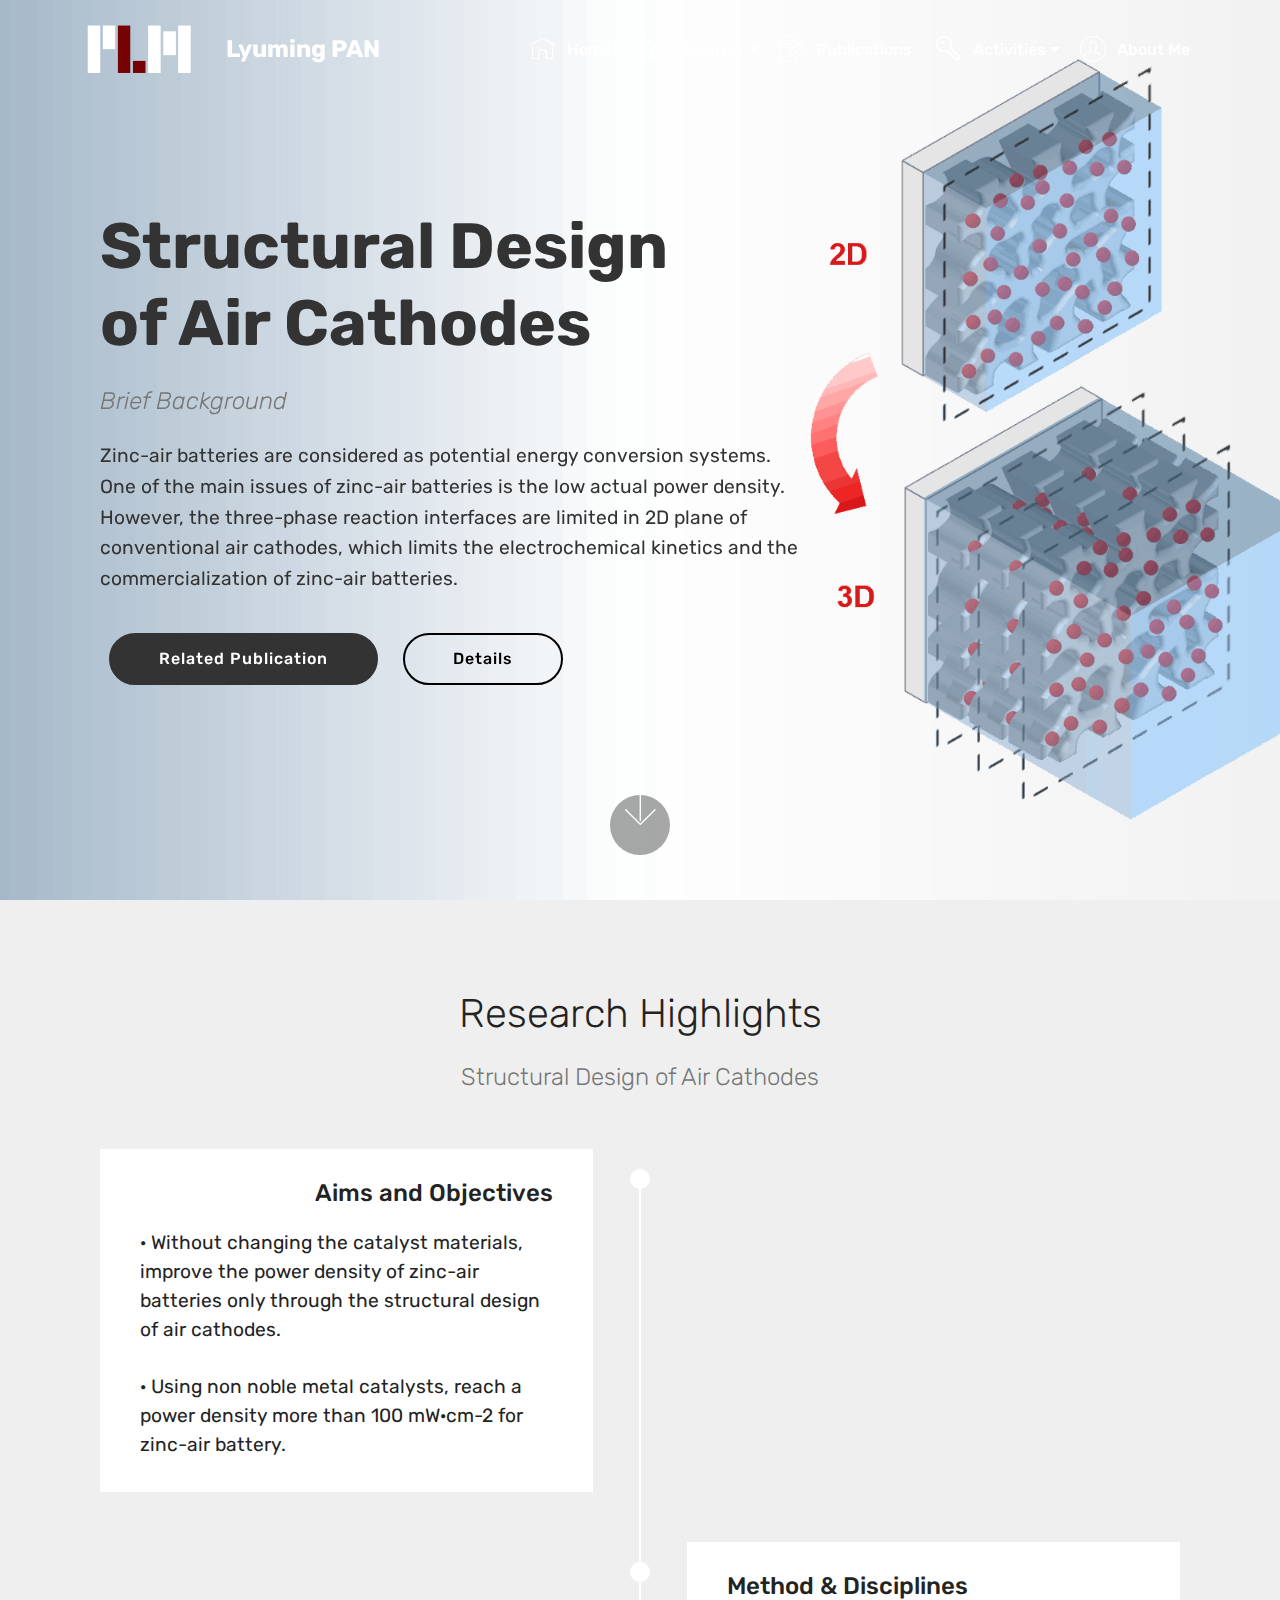
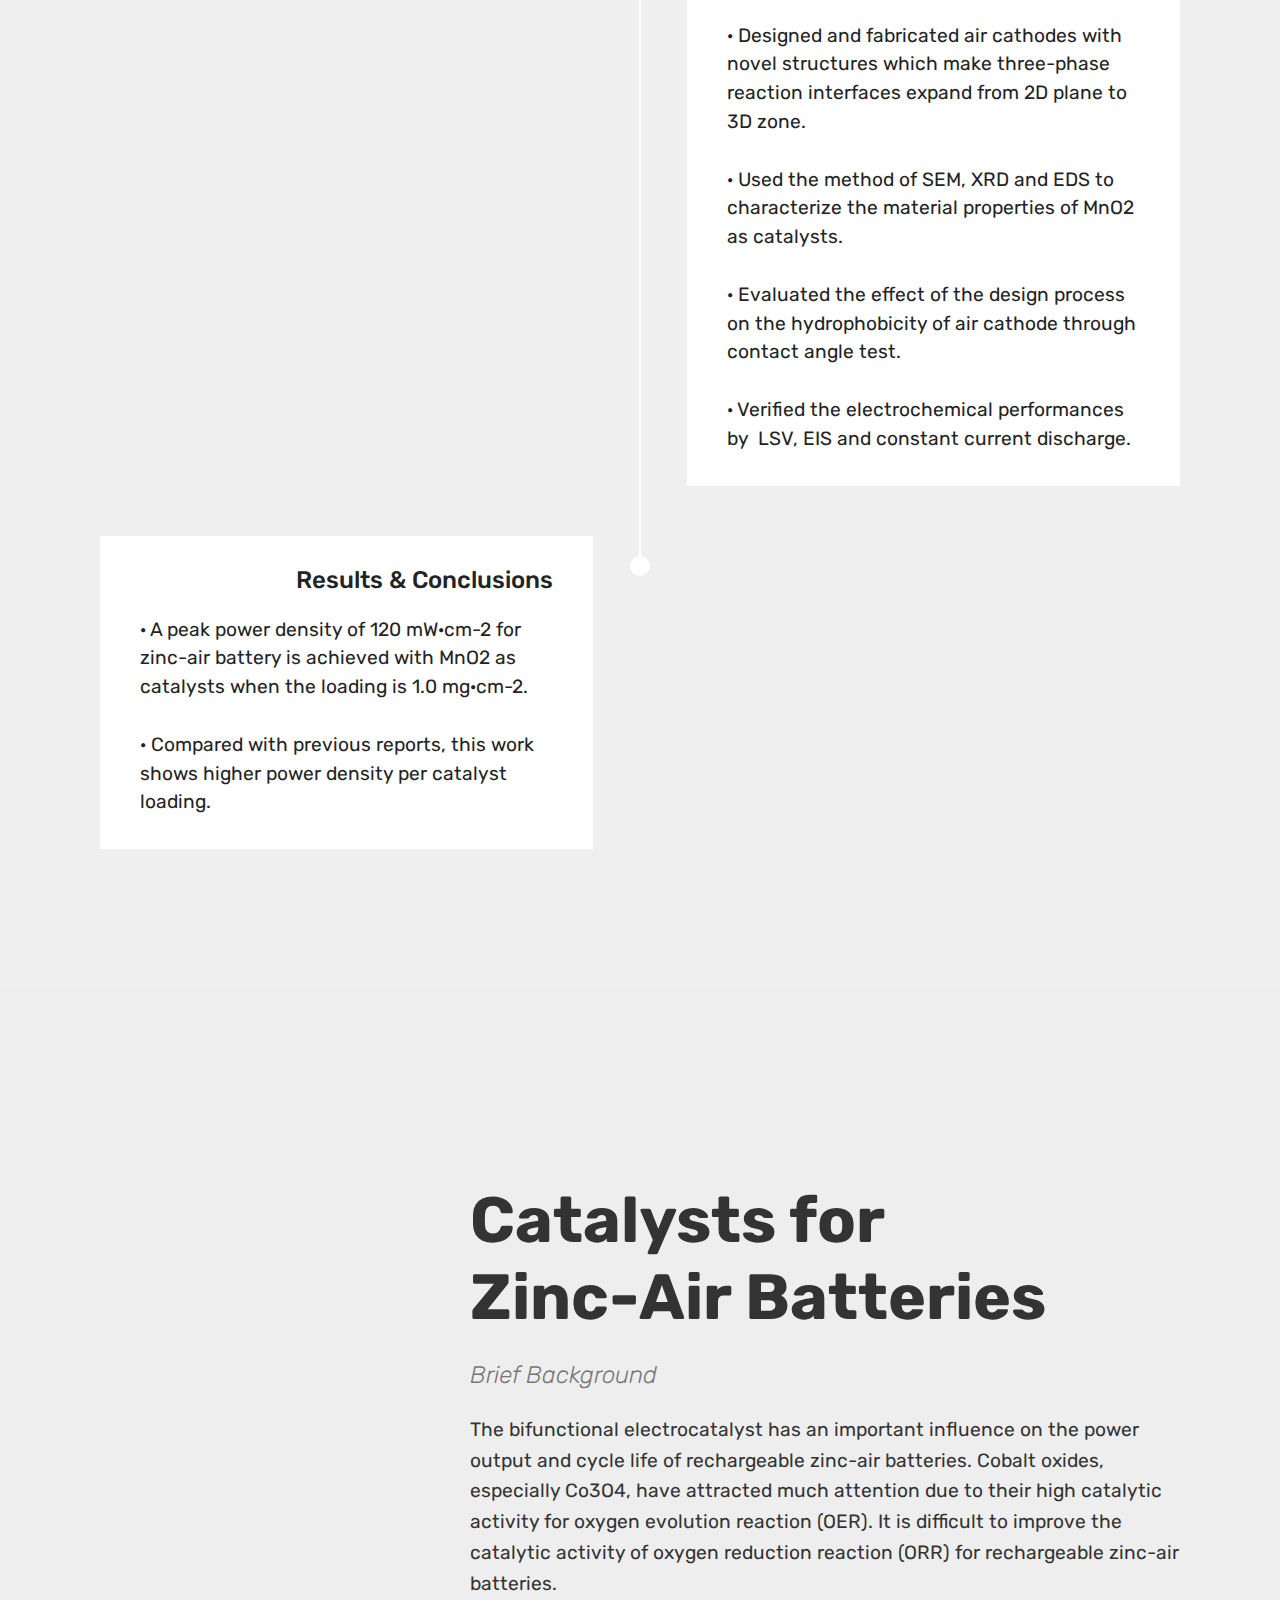
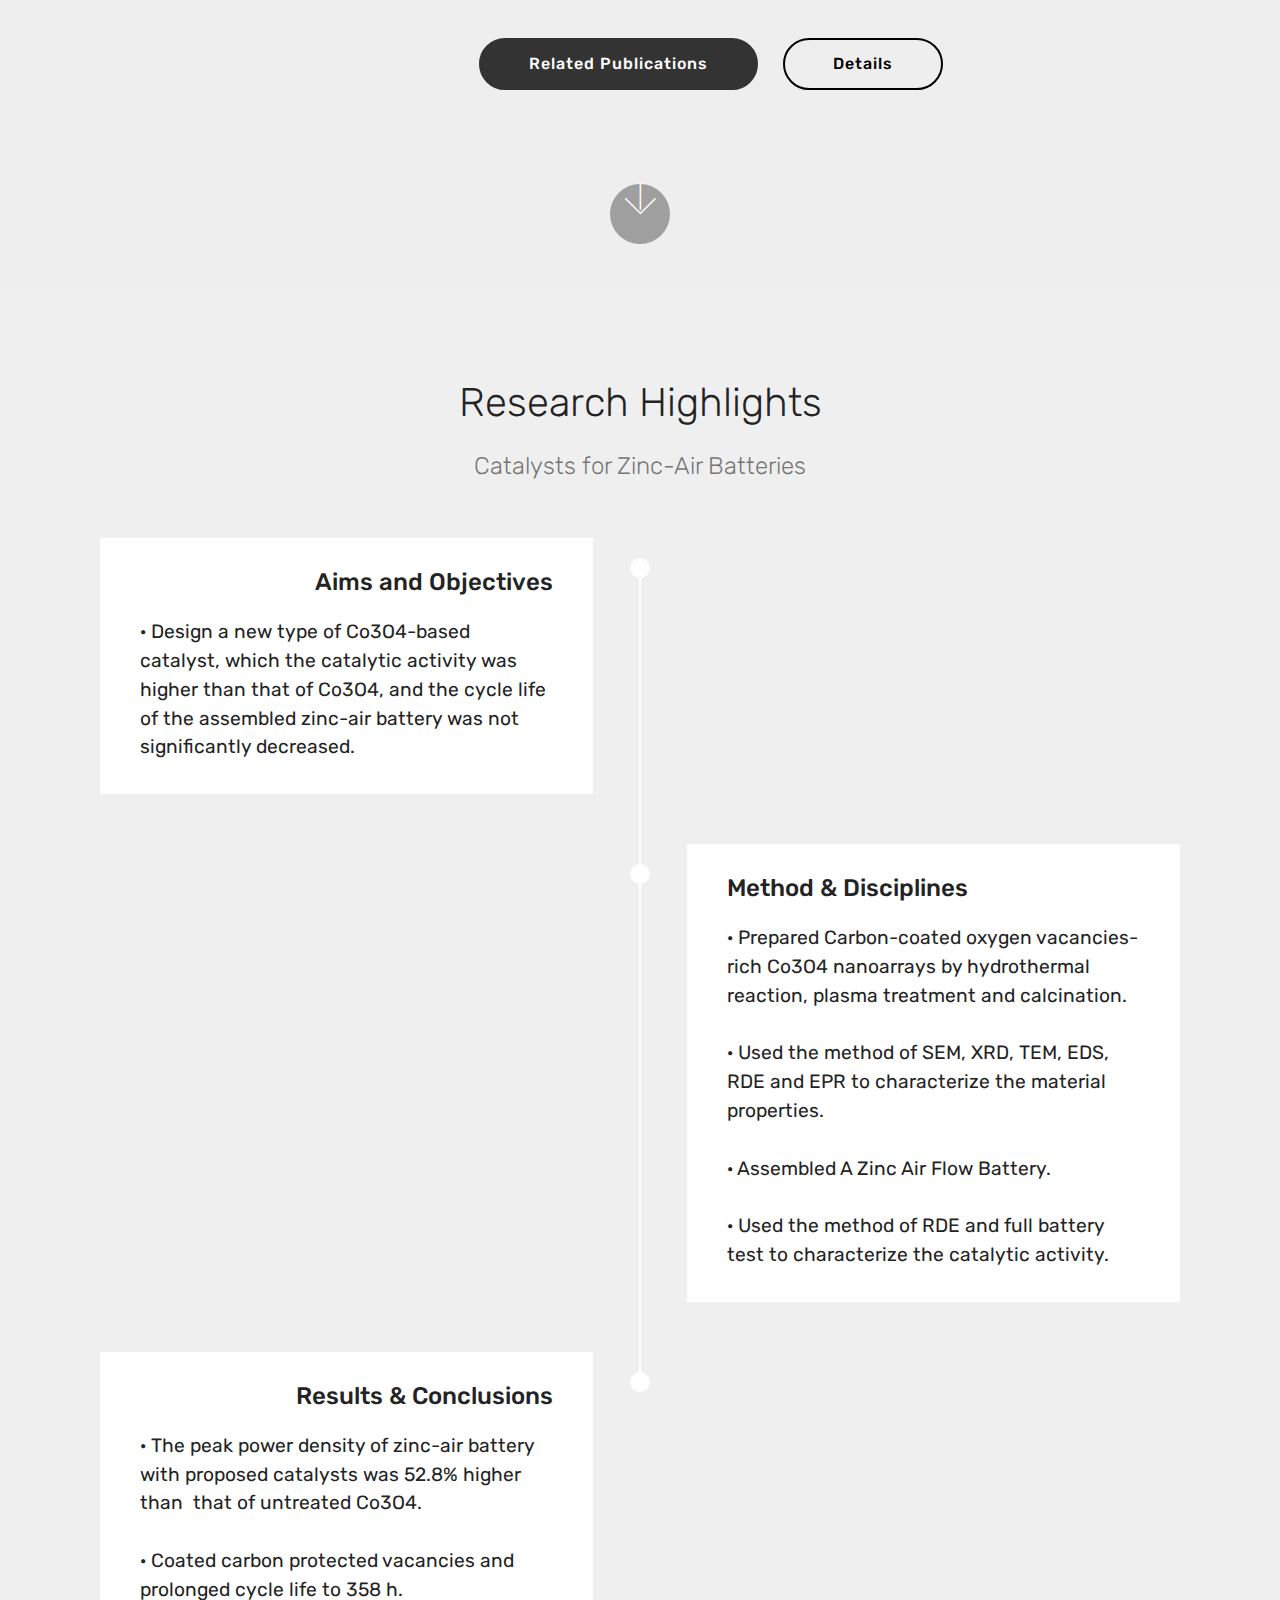
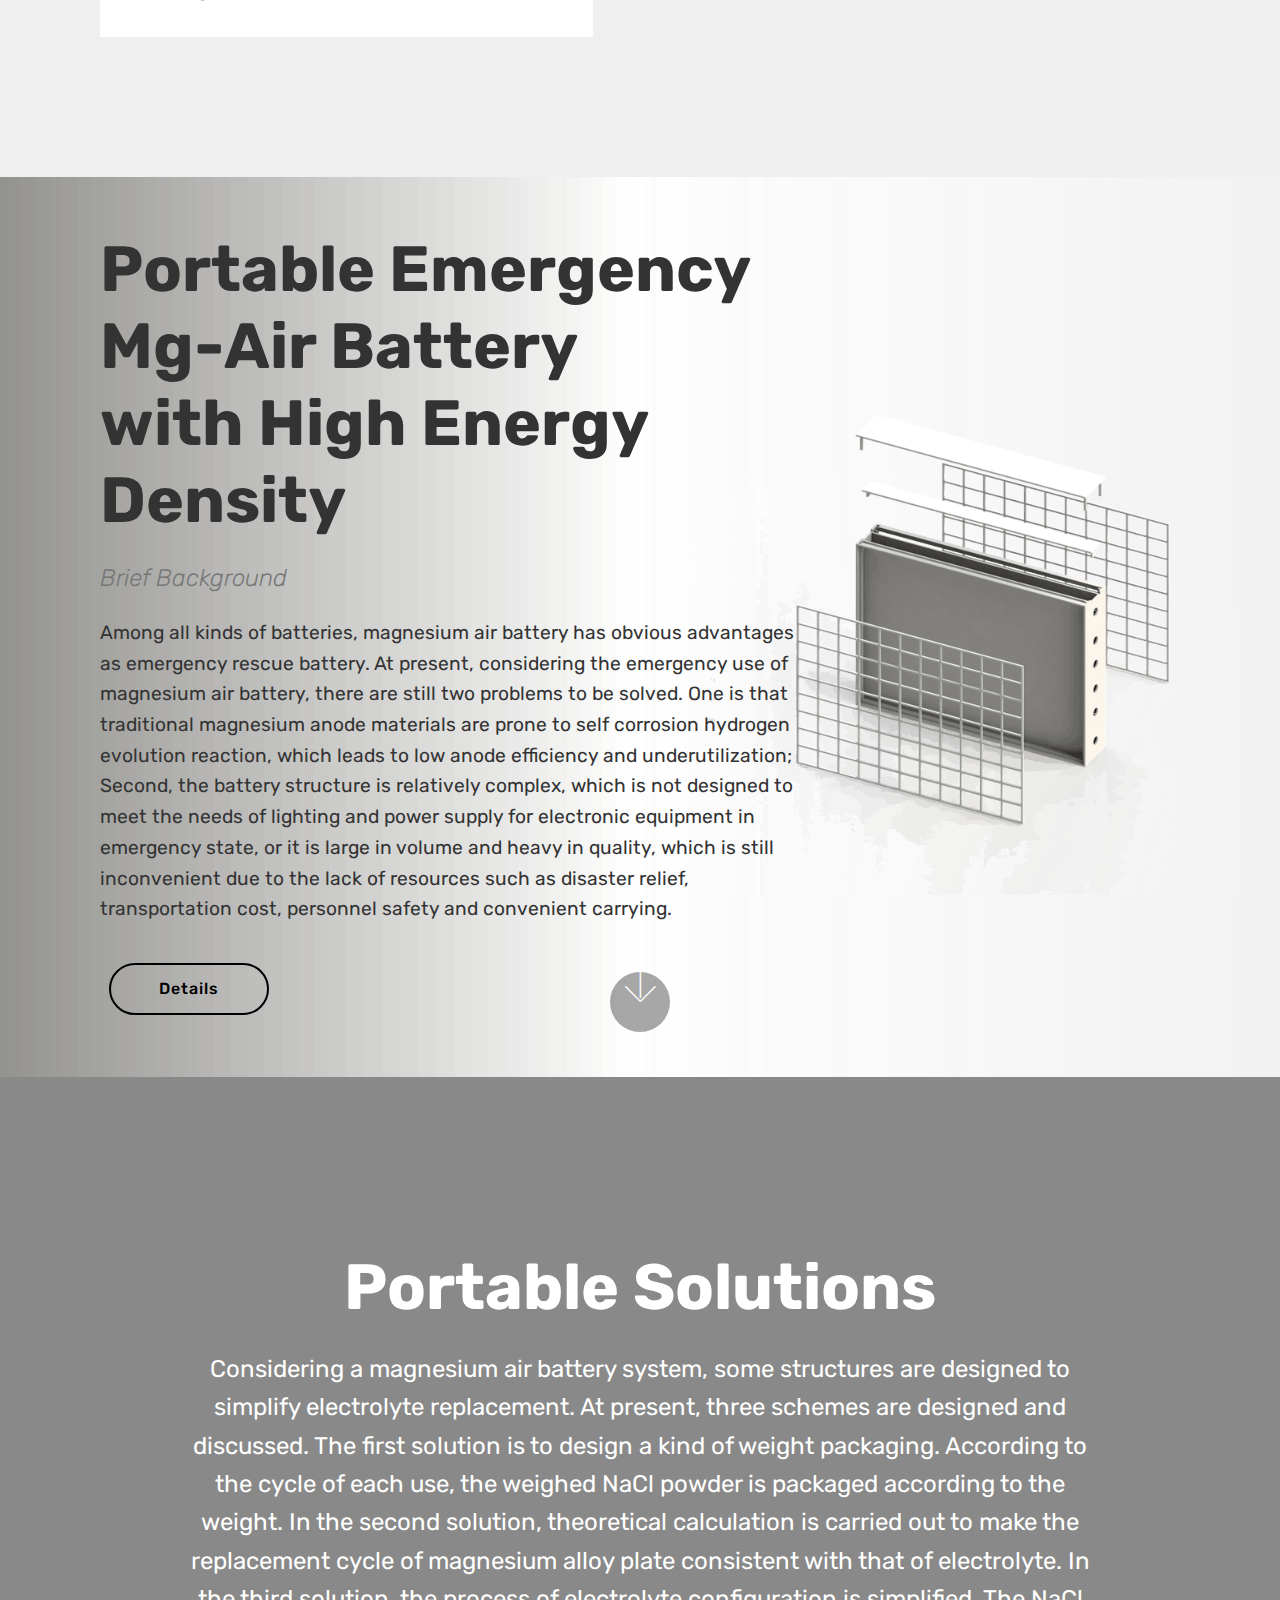
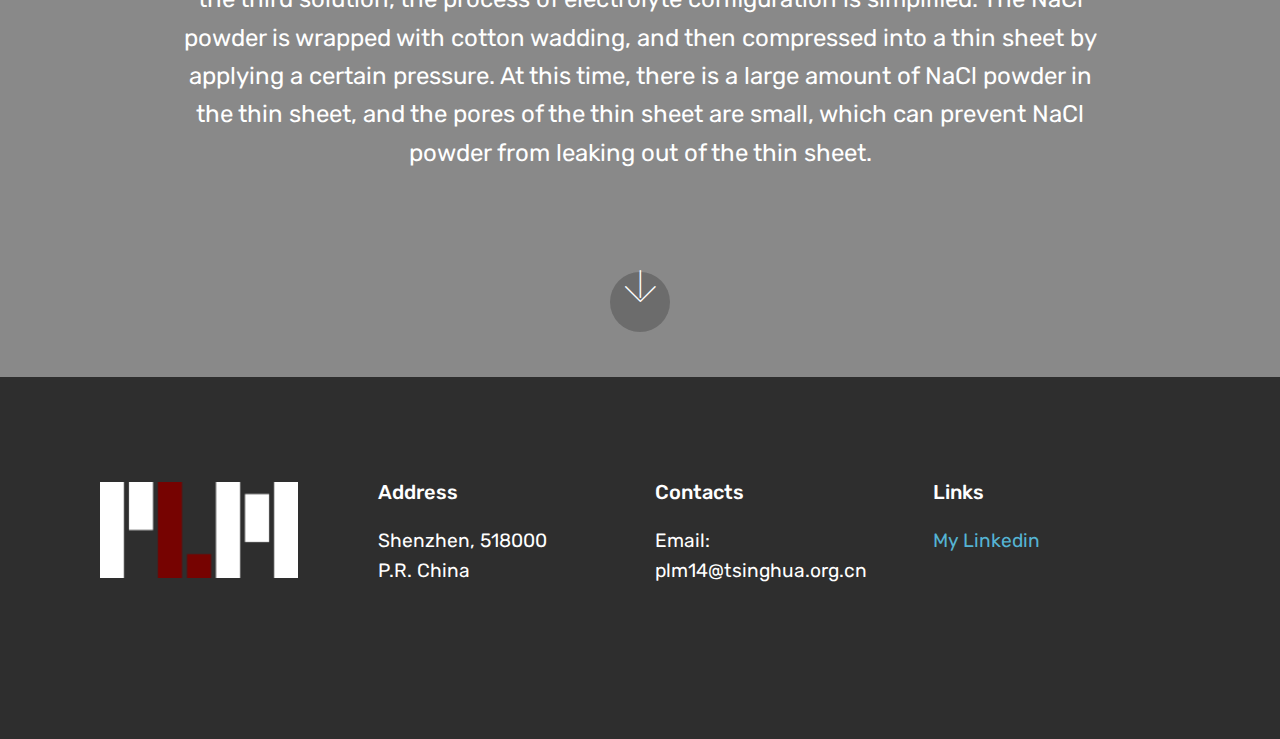
==== commit 241688e9: "Lyuming-Pan" ====
--- a/page1.html
+++ b/page1.html
@@ -6,7 +6,7 @@
   <meta http-equiv="X-UA-Compatible" content="IE=edge">
   <meta name="generator" content="Mobirise v4.12.4, mobirise.com">
   <meta name="viewport" content="width=device-width, initial-scale=1, minimum-scale=1">
-  <link rel="shortcut icon" href="assets/images/logo-344x184.png" type="image/x-icon">
+  <link rel="shortcut icon" href="assets/images/logo-mini-404x284.png" type="image/x-icon">
   <meta name="description" content="Site Builder Description">
   
   
@@ -43,7 +43,7 @@
             <div class="navbar-brand">
                 <span class="navbar-logo">
                     <a href="index.html">
-                         <img src="assets/images/logo-344x184.png" alt="Mobirise" title="" style="height: 5.2rem;">
+                         <img src="assets/images/logo-mini-404x284.png" alt="Mobirise" title="" style="height: 5.2rem;">
                     </a>
                 </span>
                 <span class="navbar-caption-wrap"><a class="navbar-caption text-white display-5" href="https://mobirise.com">&nbsp; &nbsp;Lyuming PAN</a></span>
@@ -56,7 +56,7 @@
                 </li><li class="nav-item"><a class="nav-link link text-white display-4" href="index.html">
                         <span class="mbri-home mbr-iconfont mbr-iconfont-btn"></span>Home</a></li><li class="nav-item dropdown"><a class="nav-link link text-white dropdown-toggle display-4" href="page1.html" data-toggle="dropdown-submenu" aria-expanded="false"><span class="mbri-setting3 mbr-iconfont mbr-iconfont-btn"></span>
                         Research&nbsp;</a><div class="dropdown-menu"><a class="text-white dropdown-item display-4" href="page1.html">Cathodes of Zn-air Batteries</a><a class="text-white dropdown-item display-4" href="page1.html#header9-1t">Catalysts of Zn-air Batteries</a><a class="text-white dropdown-item display-4" href="page1.html#header9-20">System of Mg-air Batteries</a></div></li><li class="nav-item"><a class="nav-link link text-white display-4" href="page2.html" target="_blank"><span class="mbri-edit mbr-iconfont mbr-iconfont-btn"></span>
-                        Publications&nbsp;</a></li><li class="nav-item dropdown open"><a class="nav-link link text-white dropdown-toggle display-4" href="page3.html" target="_blank" data-toggle="dropdown-submenu" aria-expanded="true"><span class="mbrib-key mbr-iconfont mbr-iconfont-btn"></span>Activities</a><div class="dropdown-menu"><a class="text-white dropdown-item display-4" href="page3.html" target="_blank">Speech and Presentation</a><a class="text-white dropdown-item display-4" href="page3.html" target="_blank">Teaching Assistant</a></div></li>
+                        Publications&nbsp;</a></li><li class="nav-item dropdown"><a class="nav-link link text-white dropdown-toggle display-4" href="page3.html" target="_blank" data-toggle="dropdown-submenu" aria-expanded="true"><span class="mbrib-key mbr-iconfont mbr-iconfont-btn"></span>Activities</a><div class="dropdown-menu"><a class="text-white dropdown-item display-4" href="page3.html" target="_blank">Speech and Presentation</a><a class="text-white dropdown-item display-4" href="page3.html" target="_blank">Teaching Assistant</a></div></li>
                 <li class="nav-item">
                     <a class="nav-link link text-white display-4" href="page4.html"><span class="mbri-user mbr-iconfont mbr-iconfont-btn"></span>
                         
@@ -67,7 +67,7 @@
     </nav>
 </section>
 
-<section class="engine"><a href="https://mobirise.info/y">free html website templates</a></section><section class="header9 cid-swNBiLsJZi mbr-fullscreen mbr-parallax-background" id="header9-1s">
+<section class="engine"><a href="https://mobirise.info/p">web templates free download</a></section><section class="header9 cid-swNBiLsJZi mbr-fullscreen mbr-parallax-background" id="header9-1s">
 
     
 
@@ -79,7 +79,7 @@
  Air Cathodes&nbsp;</h1>
             <h3 class="mbr-section-subtitle align-left mbr-light pb-3 mbr-fonts-style display-5">
                 Brief Background</h3>
-            <p class="mbr-text align-left pb-3 mbr-fonts-style display-5">Zinc-air batteries are considered as potential energy conversion systems. One of the main issues of zinc-air batteries is the low actual power density. However, the three-phase reaction interfaces are limited in 2D plane of conventional air cathodes, which limits the electrochemical kinetics and the commercialization of zinc-air batteries. &nbsp;<br></p>
+            <p class="mbr-text align-left pb-3 mbr-fonts-style display-7">Zinc-air batteries are considered as potential energy conversion systems. One of the main issues of zinc-air batteries is the low actual power density. However, the three-phase reaction interfaces are limited in 2D plane of conventional air cathodes, which limits the electrochemical kinetics and the commercialization of zinc-air batteries. &nbsp;<br></p>
             <div class="mbr-section-btn align-left"><a class="btn btn-md btn-black display-4" href="page2.html#services6-x">Related Publication</a>
                 <a class="btn btn-md btn-black-outline display-4" href="page1.html#timeline1-1w">Details</a></div>
         </div>
@@ -187,7 +187,7 @@
 <div>Zinc-Air Batteries
 </div></h1>
             <h3 class="mbr-section-subtitle align-left mbr-light pb-3 mbr-fonts-style display-5">Brief Background</h3>
-            <p class="mbr-text align-left pb-3 mbr-fonts-style display-5">The bifunctional electrocatalyst has an important influence on the power output and cycle life of
+            <p class="mbr-text align-left pb-3 mbr-fonts-style display-7">The bifunctional electrocatalyst has an important influence on the power output and cycle life of
 rechargeable zinc-air batteries. Cobalt oxides, especially Co3O4, have attracted much attention due to
 their high catalytic activity for oxygen evolution reaction (OER). It is difficult to improve the catalytic
 activity of oxygen reduction reaction (ORR) for rechargeable zinc-air batteries.<br></p>
@@ -296,7 +296,7 @@
 <div>with High Energy Density
 </div></h1>
             <h3 class="mbr-section-subtitle align-left mbr-light pb-3 mbr-fonts-style display-5">Brief Background</h3>
-            <p class="mbr-text align-left pb-3 mbr-fonts-style display-5">Among all kinds of batteries, magnesium air battery has obvious advantages as emergency rescue battery. At present, considering the emergency use of magnesium air battery, there are still two problems to be solved. One is that traditional magnesium anode materials are prone to self corrosion hydrogen evolution reaction, which leads to low anode efficiency and underutilization; Second, the battery structure is relatively complex, which is not designed to meet the needs of lighting and power supply for electronic equipment in emergency state, or it is large in volume and heavy in quality, which is still inconvenient due to the lack of resources such as disaster relief, transportation cost, personnel safety and convenient carrying.<br></p>
+            <p class="mbr-text align-left pb-3 mbr-fonts-style display-7">Among all kinds of batteries, magnesium air battery has obvious advantages as emergency rescue battery. At present, considering the emergency use of magnesium air battery, there are still two problems to be solved. One is that traditional magnesium anode materials are prone to self corrosion hydrogen evolution reaction, which leads to low anode efficiency and underutilization; Second, the battery structure is relatively complex, which is not designed to meet the needs of lighting and power supply for electronic equipment in emergency state, or it is large in volume and heavy in quality, which is still inconvenient due to the lack of resources such as disaster relief, transportation cost, personnel safety and convenient carrying.<br></p>
             <div class="mbr-section-btn align-left"><a class="btn btn-md btn-black-outline display-4" href="page1.html#header2-1z">Details</a></div>
         </div>
     </div>
--- a/assets/mobirise/css/mbr-additional.css
+++ b/assets/mobirise/css/mbr-additional.css
@@ -9,19 +9,19 @@
 }
 .display-1 {
   font-family: 'Rubik', sans-serif;
-  font-size: 4.25rem;
+  font-size: 4rem;
   font-display: swap;
 }
 .display-1 > .mbr-iconfont {
-  font-size: 6.8rem;
+  font-size: 6.4rem;
 }
 .display-2 {
   font-family: 'Rubik', sans-serif;
-  font-size: 3rem;
+  font-size: 2.5rem;
   font-display: swap;
 }
 .display-2 > .mbr-iconfont {
-  font-size: 4.8rem;
+  font-size: 4rem;
 }
 .display-4 {
   font-family: 'Rubik', sans-serif;
@@ -54,14 +54,14 @@
 /* 0.65 - min scale variable, may vary */
 @media (max-width: 768px) {
   .display-1 {
-    font-size: 3.4rem;
-    font-size: calc( 2.1374999999999997rem + (4.25 - 2.1374999999999997) * ((100vw - 20rem) / (48 - 20)));
-    line-height: calc( 1.4 * (2.1374999999999997rem + (4.25 - 2.1374999999999997) * ((100vw - 20rem) / (48 - 20))));
+    font-size: 3.2rem;
+    font-size: calc( 2.05rem + (4 - 2.05) * ((100vw - 20rem) / (48 - 20)));
+    line-height: calc( 1.4 * (2.05rem + (4 - 2.05) * ((100vw - 20rem) / (48 - 20))));
   }
   .display-2 {
-    font-size: 2.4rem;
-    font-size: calc( 1.7rem + (3 - 1.7) * ((100vw - 20rem) / (48 - 20)));
-    line-height: calc( 1.4 * (1.7rem + (3 - 1.7) * ((100vw - 20rem) / (48 - 20))));
+    font-size: 2rem;
+    font-size: calc( 1.525rem + (2.5 - 1.525) * ((100vw - 20rem) / (48 - 20)));
+    line-height: calc( 1.4 * (1.525rem + (2.5 - 1.525) * ((100vw - 20rem) / (48 - 20))));
   }
   .display-4 {
     font-size: 0.8rem;
@@ -1100,8 +1100,8 @@
   color: #c1c1c1 !important;
 }
 .cid-swNznnhwGh {
-  padding-top: 90px;
-  padding-bottom: 90px;
+  padding-top: 135px;
+  padding-bottom: 135px;
   background-image: url("../../../assets/images/about-lyuming-2000x1125.png");
 }
 .cid-swNznnhwGh h1 {
--- a/assets/mobirise/css/mbr-additional.css
+++ b/assets/mobirise/css/mbr-additional.css
@@ -9,19 +9,19 @@
 }
 .display-1 {
   font-family: 'Rubik', sans-serif;
-  font-size: 4.25rem;
+  font-size: 4rem;
   font-display: swap;
 }
 .display-1 > .mbr-iconfont {
-  font-size: 6.8rem;
+  font-size: 6.4rem;
 }
 .display-2 {
   font-family: 'Rubik', sans-serif;
-  font-size: 3rem;
+  font-size: 2.5rem;
   font-display: swap;
 }
 .display-2 > .mbr-iconfont {
-  font-size: 4.8rem;
+  font-size: 4rem;
 }
 .display-4 {
   font-family: 'Rubik', sans-serif;
@@ -54,14 +54,14 @@
 /* 0.65 - min scale variable, may vary */
 @media (max-width: 768px) {
   .display-1 {
-    font-size: 3.4rem;
-    font-size: calc( 2.1374999999999997rem + (4.25 - 2.1374999999999997) * ((100vw - 20rem) / (48 - 20)));
-    line-height: calc( 1.4 * (2.1374999999999997rem + (4.25 - 2.1374999999999997) * ((100vw - 20rem) / (48 - 20))));
+    font-size: 3.2rem;
+    font-size: calc( 2.05rem + (4 - 2.05) * ((100vw - 20rem) / (48 - 20)));
+    line-height: calc( 1.4 * (2.05rem + (4 - 2.05) * ((100vw - 20rem) / (48 - 20))));
   }
   .display-2 {
-    font-size: 2.4rem;
-    font-size: calc( 1.7rem + (3 - 1.7) * ((100vw - 20rem) / (48 - 20)));
-    line-height: calc( 1.4 * (1.7rem + (3 - 1.7) * ((100vw - 20rem) / (48 - 20))));
+    font-size: 2rem;
+    font-size: calc( 1.525rem + (2.5 - 1.525) * ((100vw - 20rem) / (48 - 20)));
+    line-height: calc( 1.4 * (1.525rem + (2.5 - 1.525) * ((100vw - 20rem) / (48 - 20))));
   }
   .display-4 {
     font-size: 0.8rem;
@@ -1100,8 +1100,8 @@
   color: #c1c1c1 !important;
 }
 .cid-swNznnhwGh {
-  padding-top: 90px;
-  padding-bottom: 90px;
+  padding-top: 135px;
+  padding-bottom: 135px;
   background-image: url("../../../assets/images/about-lyuming-2000x1125.png");
 }
 .cid-swNznnhwGh h1 {
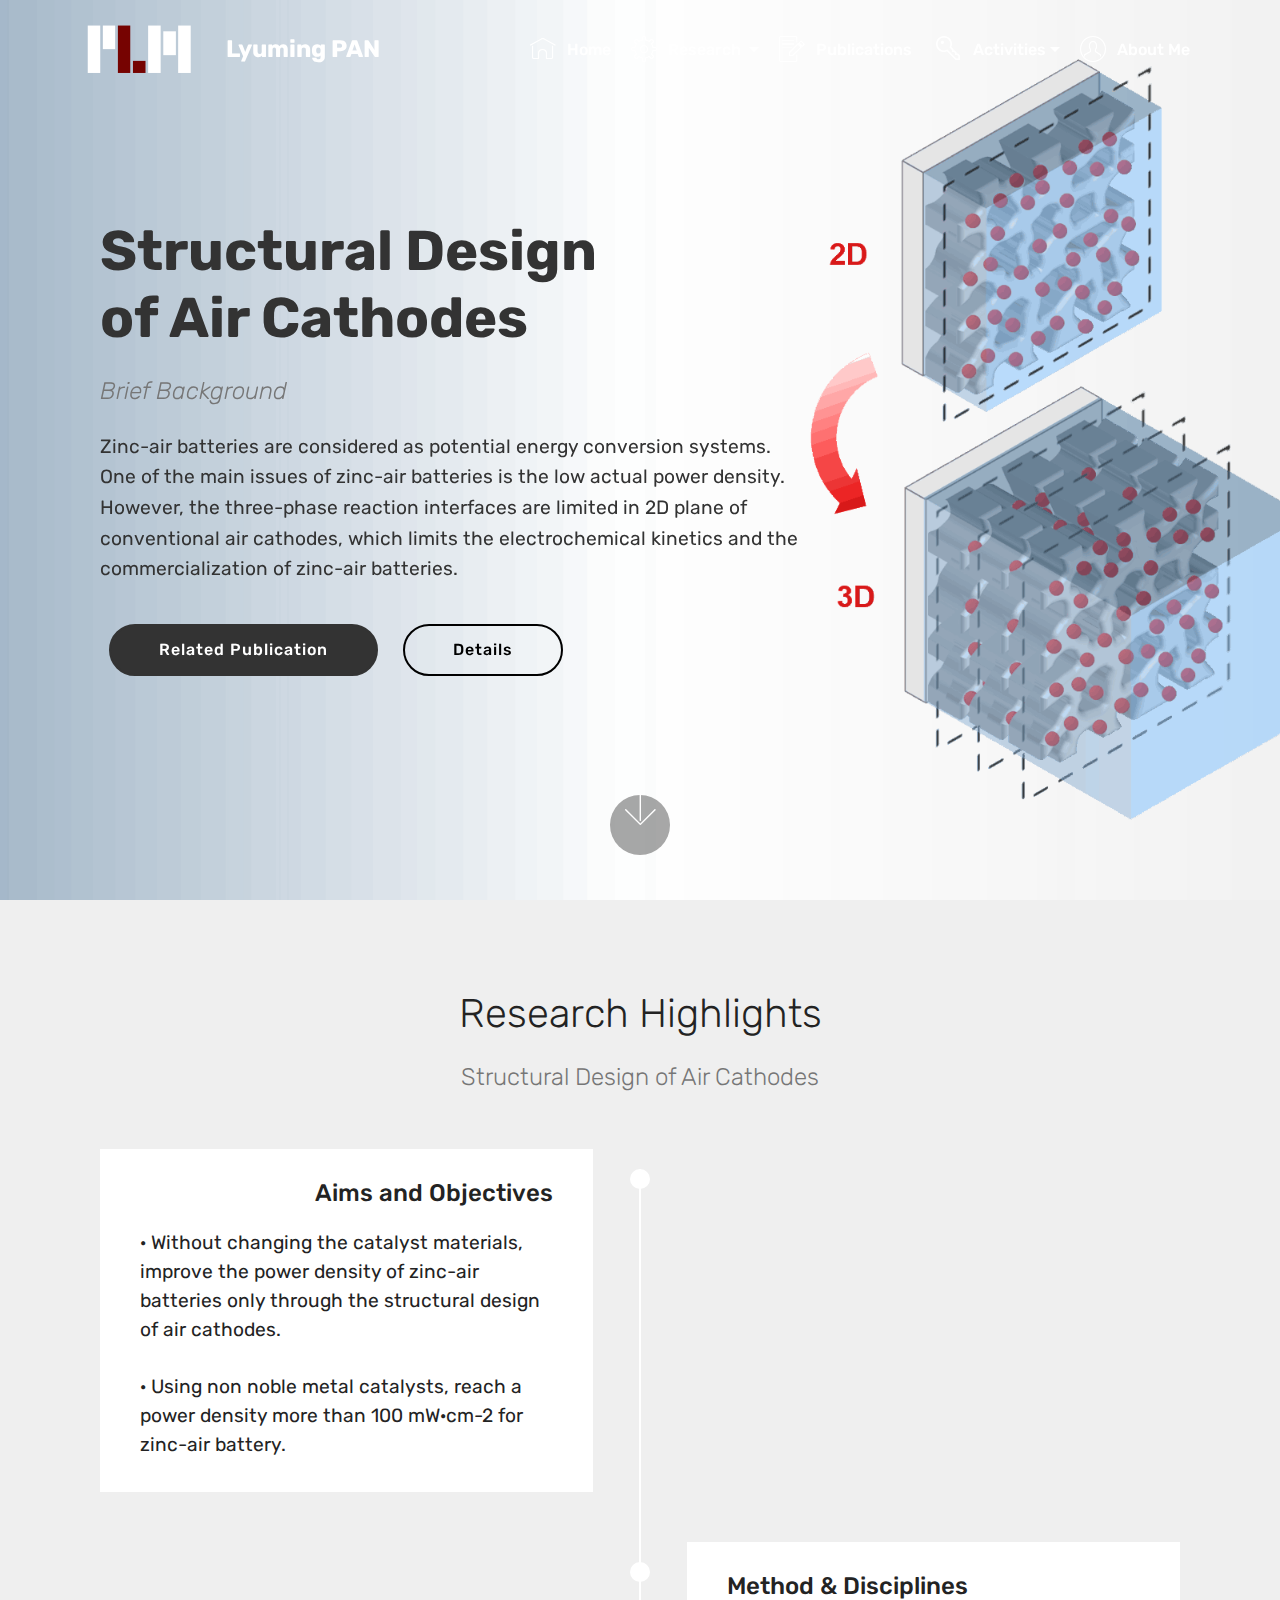
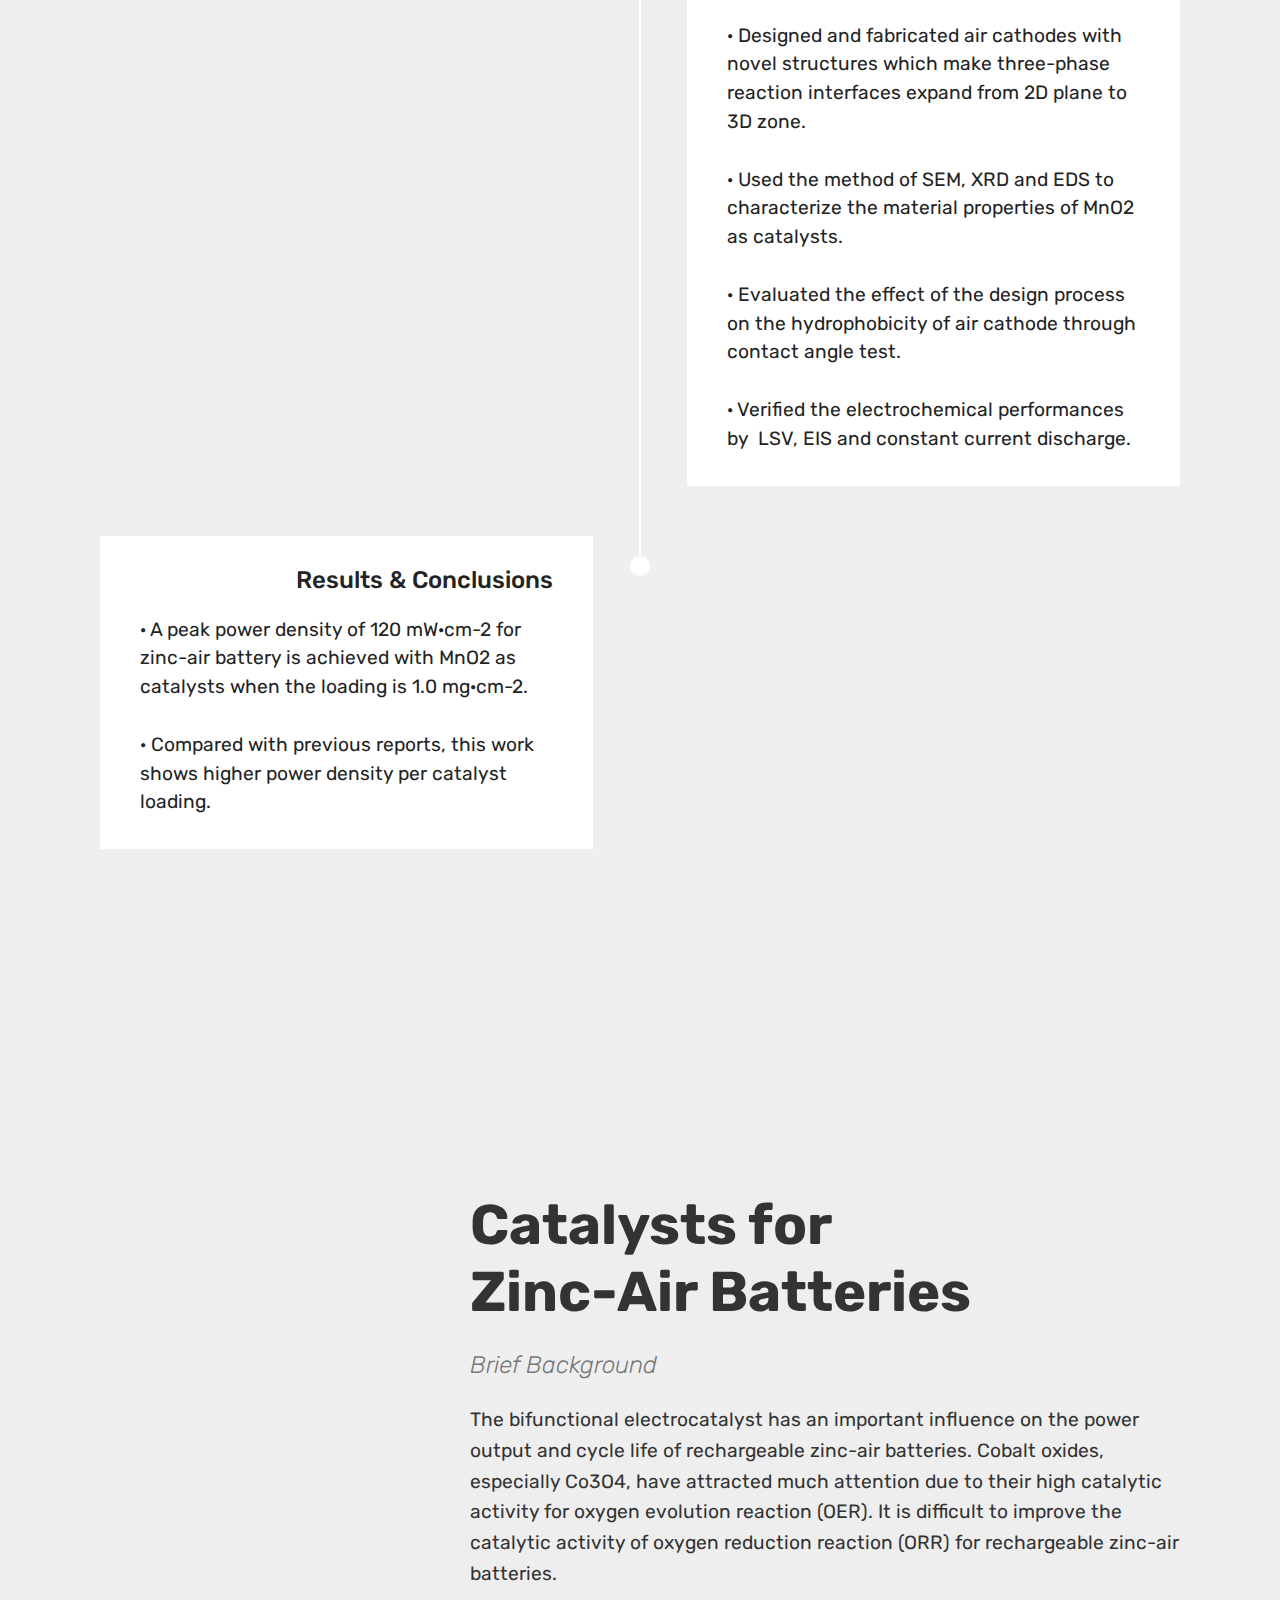
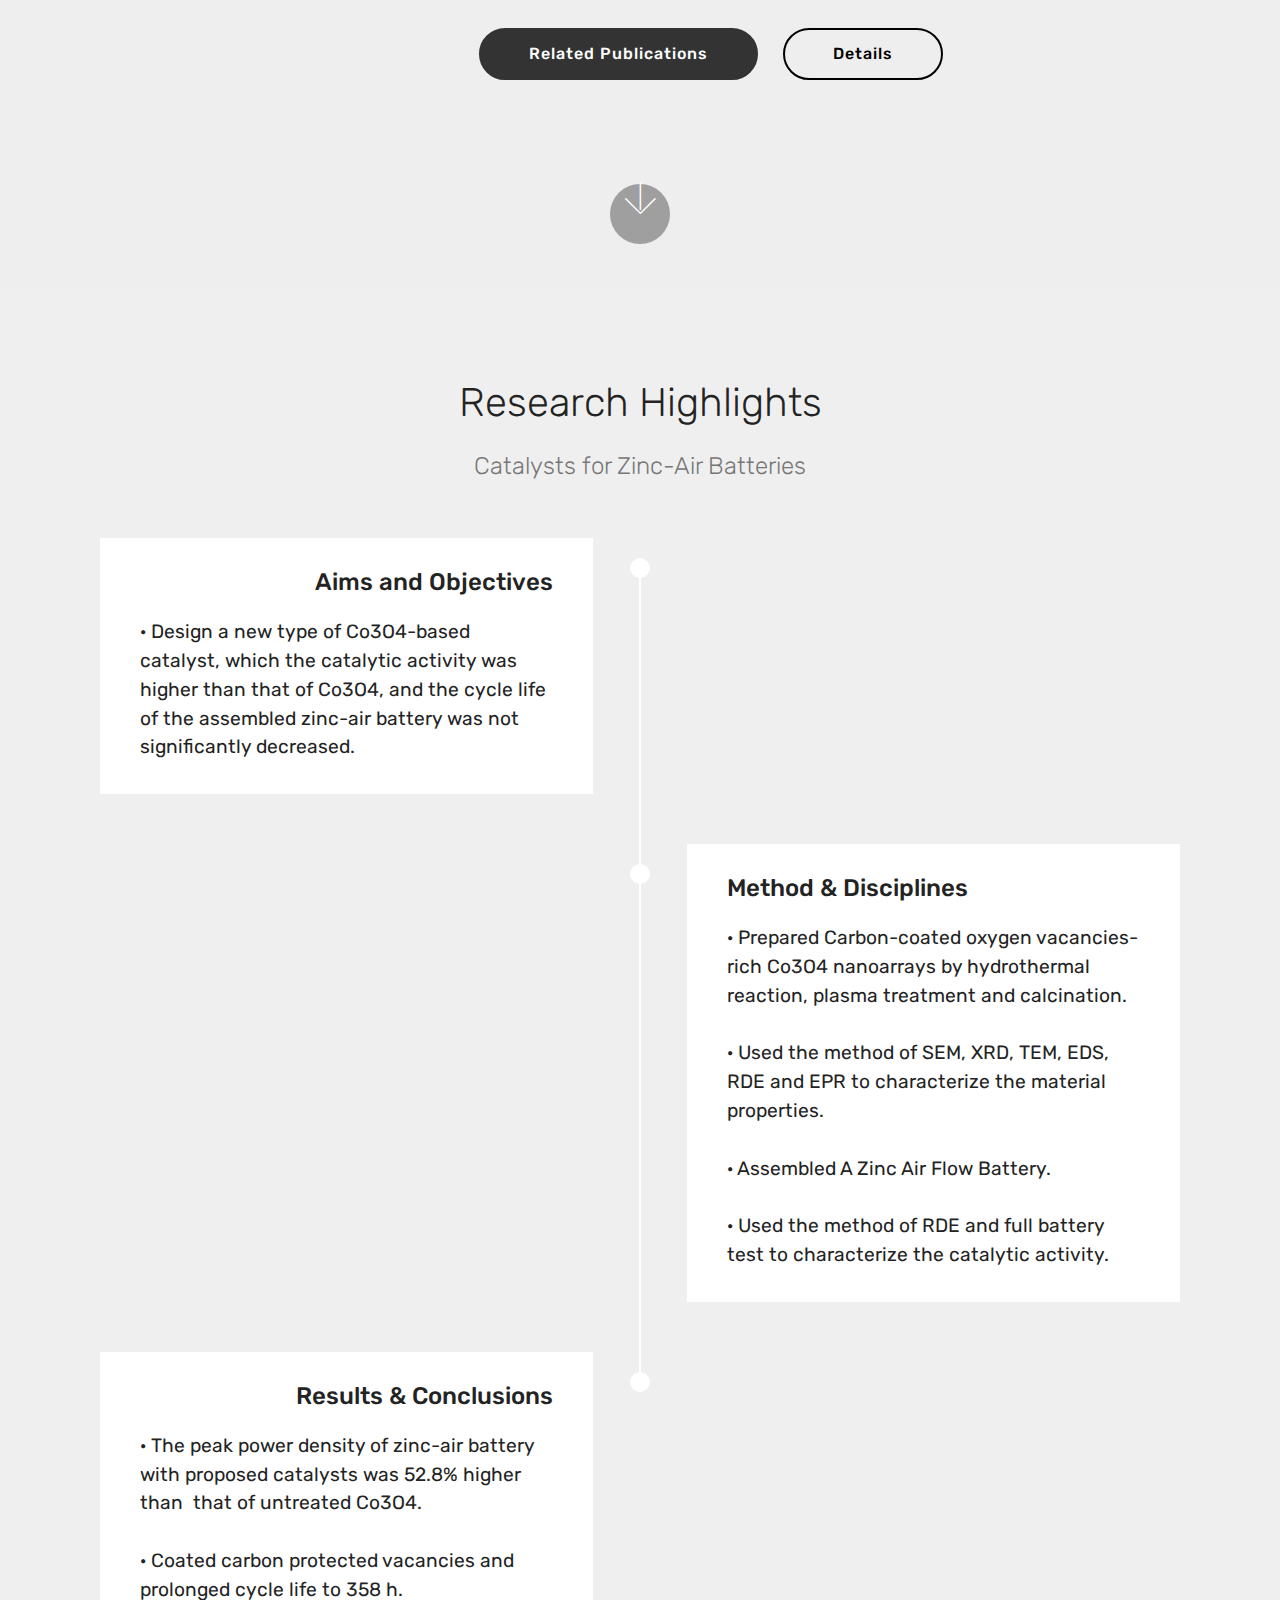
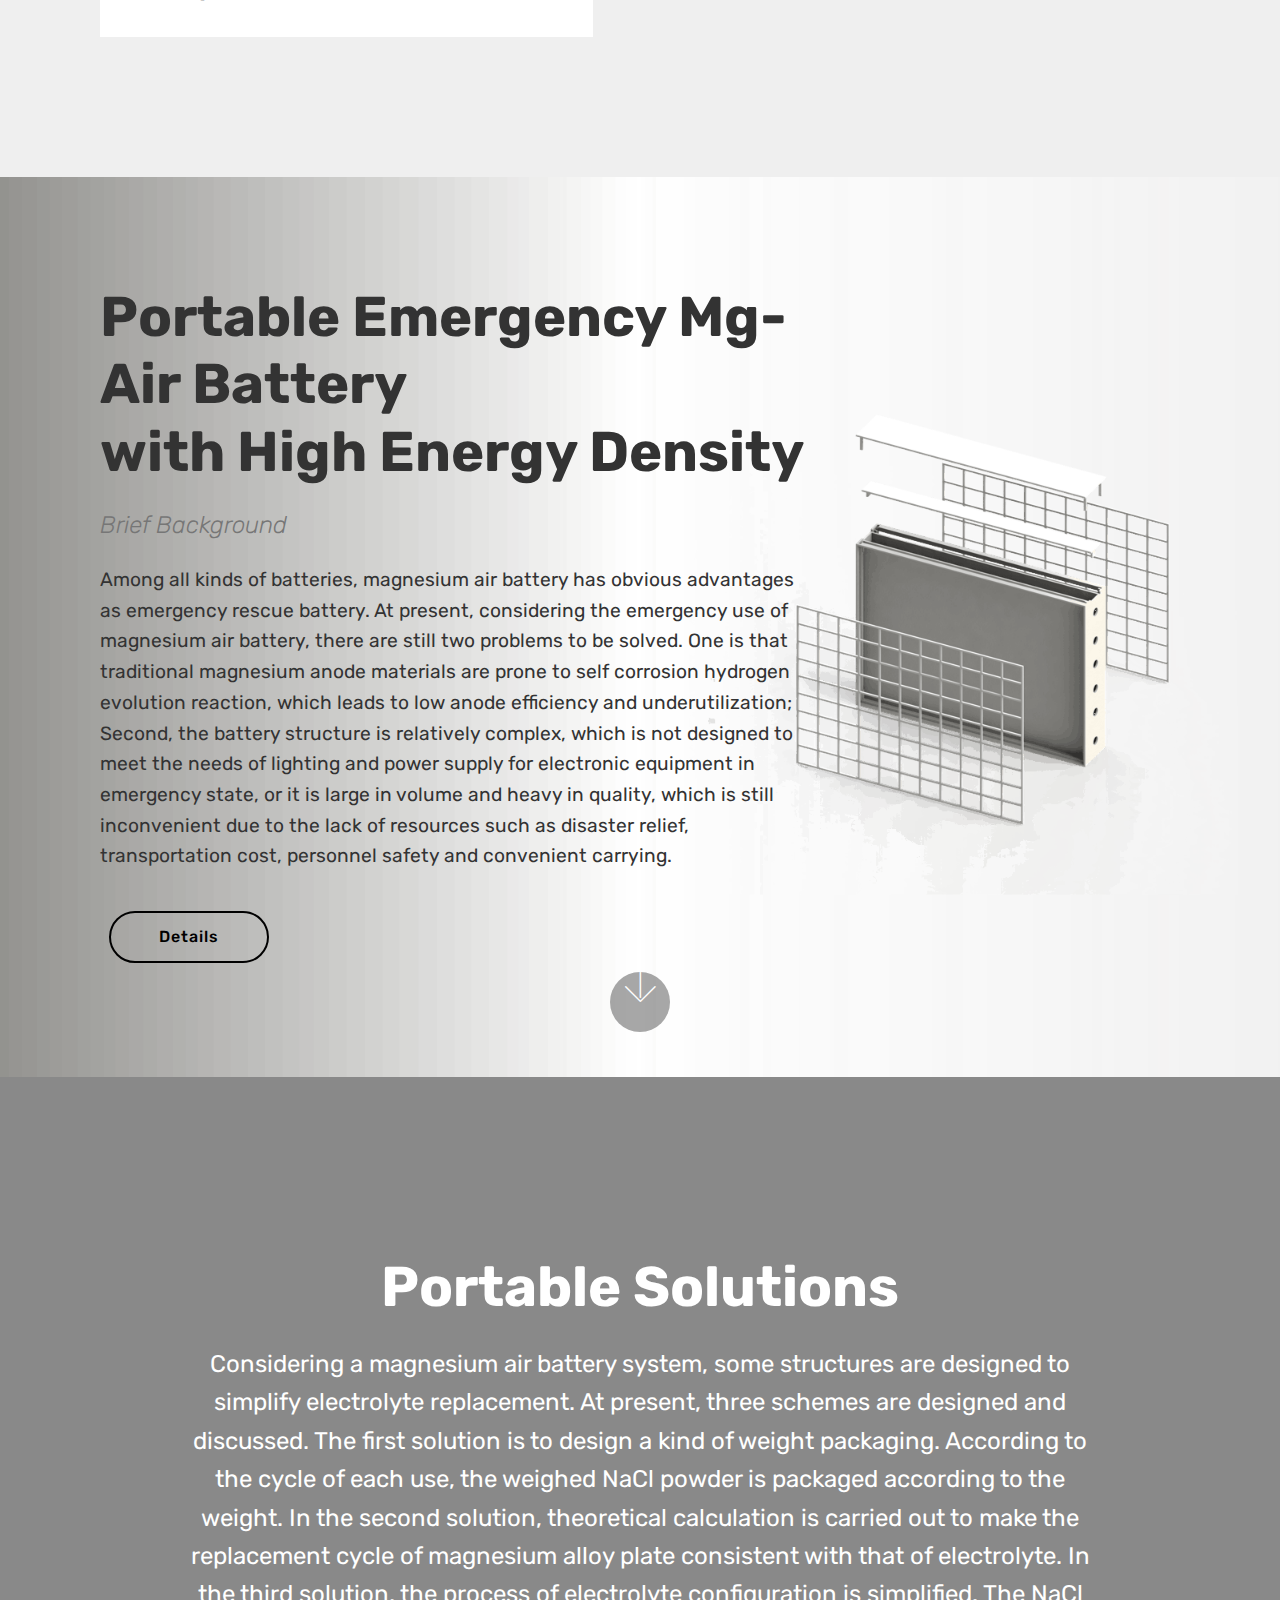
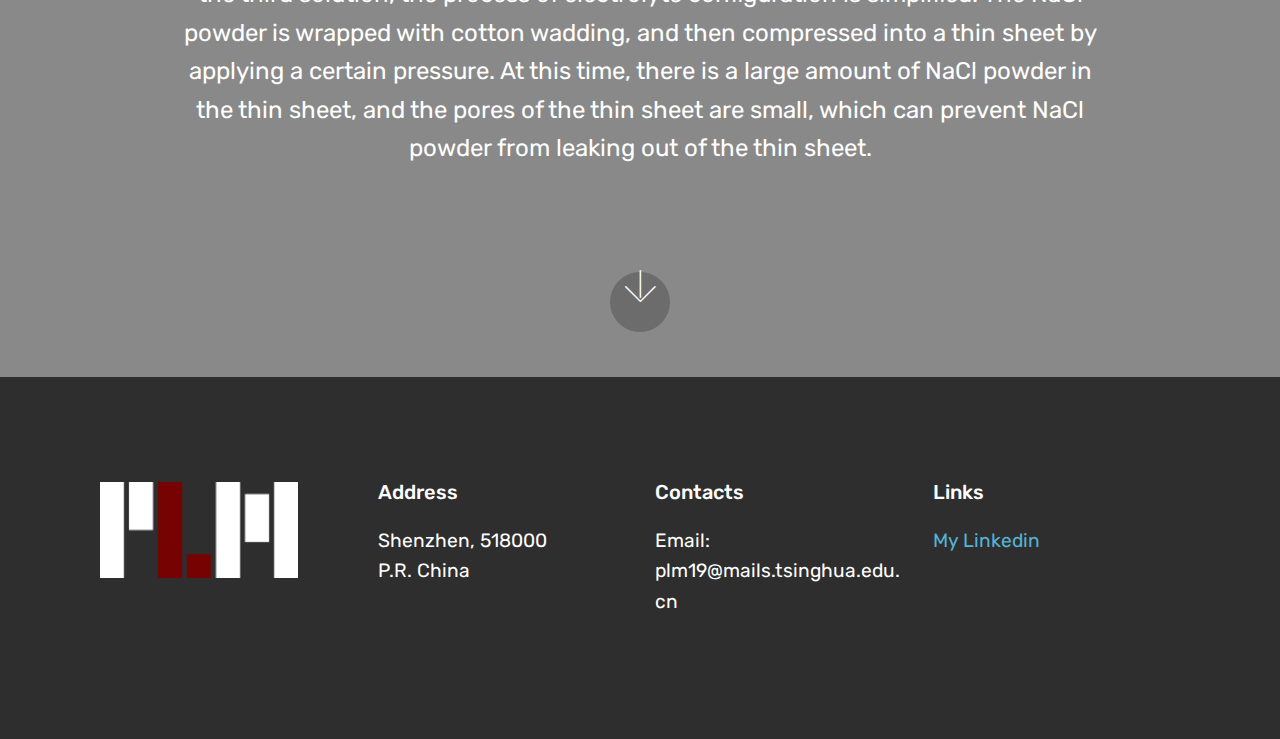
==== commit 4e05ec61: "Lyuming-Pan" ====
--- a/page1.html
+++ b/page1.html
@@ -56,7 +56,7 @@
                 </li><li class="nav-item"><a class="nav-link link text-white display-4" href="index.html">
                         <span class="mbri-home mbr-iconfont mbr-iconfont-btn"></span>Home</a></li><li class="nav-item dropdown"><a class="nav-link link text-white dropdown-toggle display-4" href="page1.html" data-toggle="dropdown-submenu" aria-expanded="false"><span class="mbri-setting3 mbr-iconfont mbr-iconfont-btn"></span>
                         Research&nbsp;</a><div class="dropdown-menu"><a class="text-white dropdown-item display-4" href="page1.html">Cathodes of Zn-air Batteries</a><a class="text-white dropdown-item display-4" href="page1.html#header9-1t">Catalysts of Zn-air Batteries</a><a class="text-white dropdown-item display-4" href="page1.html#header9-20">System of Mg-air Batteries</a></div></li><li class="nav-item"><a class="nav-link link text-white display-4" href="page2.html" target="_blank"><span class="mbri-edit mbr-iconfont mbr-iconfont-btn"></span>
-                        Publications&nbsp;</a></li><li class="nav-item dropdown"><a class="nav-link link text-white dropdown-toggle display-4" href="page3.html" target="_blank" data-toggle="dropdown-submenu" aria-expanded="true"><span class="mbrib-key mbr-iconfont mbr-iconfont-btn"></span>Activities</a><div class="dropdown-menu"><a class="text-white dropdown-item display-4" href="page3.html" target="_blank">Speech and Presentation</a><a class="text-white dropdown-item display-4" href="page3.html" target="_blank">Teaching Assistant</a></div></li>
+                        Publications&nbsp;</a></li><li class="nav-item dropdown"><a class="nav-link link text-white dropdown-toggle display-4" href="page3.html" target="_blank" data-toggle="dropdown-submenu" aria-expanded="false"><span class="mbrib-key mbr-iconfont mbr-iconfont-btn"></span>Activities</a><div class="dropdown-menu"><a class="text-white dropdown-item display-4" href="page3.html" target="_blank">Speech and Presentation</a><a class="text-white dropdown-item display-4" href="page3.html" target="_blank">Teaching Assistant</a></div></li>
                 <li class="nav-item">
                     <a class="nav-link link text-white display-4" href="page4.html"><span class="mbri-user mbr-iconfont mbr-iconfont-btn"></span>
                         
@@ -67,7 +67,7 @@
     </nav>
 </section>
 
-<section class="engine"><a href="https://mobirise.info/p">web templates free download</a></section><section class="header9 cid-swNBiLsJZi mbr-fullscreen mbr-parallax-background" id="header9-1s">
+<section class="engine"><a href="https://mobirise.info/i">web creation software</a></section><section class="header9 cid-swNBiLsJZi mbr-fullscreen mbr-parallax-background" id="header9-1s">
 
     
 
@@ -360,7 +360,7 @@
                     Contacts
                 </h5>
                 <p class="mbr-text">
-                    Email: <br>plm14@tsinghua.org.cn</p>
+                    Email: <br>plm19@mails.tsinghua.edu.cn</p>
             </div>
             <div class="col-12 col-md-3 mbr-fonts-style display-7">
                 <h5 class="pb-3">
--- a/assets/mobirise/css/mbr-additional.css
+++ b/assets/mobirise/css/mbr-additional.css
@@ -9,11 +9,11 @@
 }
 .display-1 {
   font-family: 'Rubik', sans-serif;
-  font-size: 4rem;
+  font-size: 3.5rem;
   font-display: swap;
 }
 .display-1 > .mbr-iconfont {
-  font-size: 6.4rem;
+  font-size: 5.6rem;
 }
 .display-2 {
   font-family: 'Rubik', sans-serif;
@@ -54,9 +54,9 @@
 /* 0.65 - min scale variable, may vary */
 @media (max-width: 768px) {
   .display-1 {
-    font-size: 3.2rem;
-    font-size: calc( 2.05rem + (4 - 2.05) * ((100vw - 20rem) / (48 - 20)));
-    line-height: calc( 1.4 * (2.05rem + (4 - 2.05) * ((100vw - 20rem) / (48 - 20))));
+    font-size: 2.8rem;
+    font-size: calc( 1.875rem + (3.5 - 1.875) * ((100vw - 20rem) / (48 - 20)));
+    line-height: calc( 1.4 * (1.875rem + (3.5 - 1.875) * ((100vw - 20rem) / (48 - 20))));
   }
   .display-2 {
     font-size: 2rem;
--- a/assets/mobirise/css/mbr-additional.css
+++ b/assets/mobirise/css/mbr-additional.css
@@ -9,11 +9,11 @@
 }
 .display-1 {
   font-family: 'Rubik', sans-serif;
-  font-size: 4rem;
+  font-size: 3.5rem;
   font-display: swap;
 }
 .display-1 > .mbr-iconfont {
-  font-size: 6.4rem;
+  font-size: 5.6rem;
 }
 .display-2 {
   font-family: 'Rubik', sans-serif;
@@ -54,9 +54,9 @@
 /* 0.65 - min scale variable, may vary */
 @media (max-width: 768px) {
   .display-1 {
-    font-size: 3.2rem;
-    font-size: calc( 2.05rem + (4 - 2.05) * ((100vw - 20rem) / (48 - 20)));
-    line-height: calc( 1.4 * (2.05rem + (4 - 2.05) * ((100vw - 20rem) / (48 - 20))));
+    font-size: 2.8rem;
+    font-size: calc( 1.875rem + (3.5 - 1.875) * ((100vw - 20rem) / (48 - 20)));
+    line-height: calc( 1.4 * (1.875rem + (3.5 - 1.875) * ((100vw - 20rem) / (48 - 20))));
   }
   .display-2 {
     font-size: 2rem;
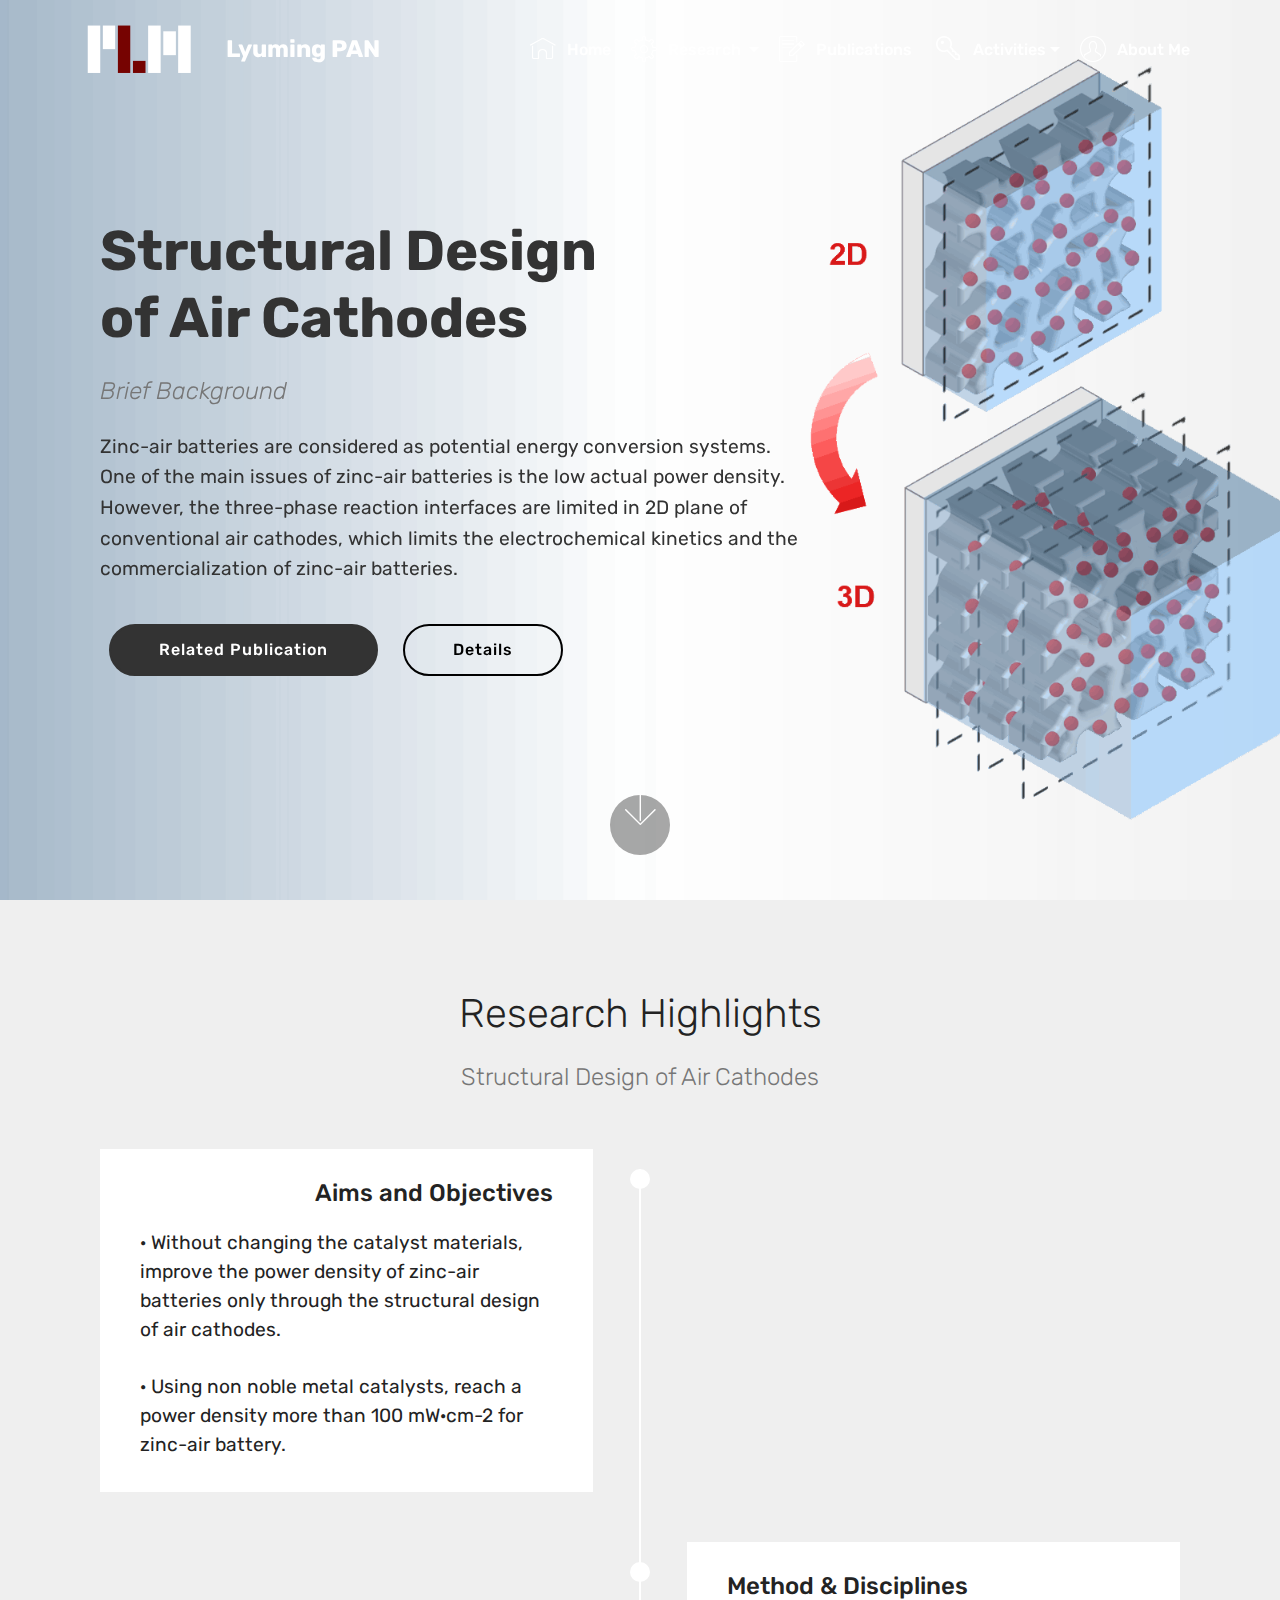
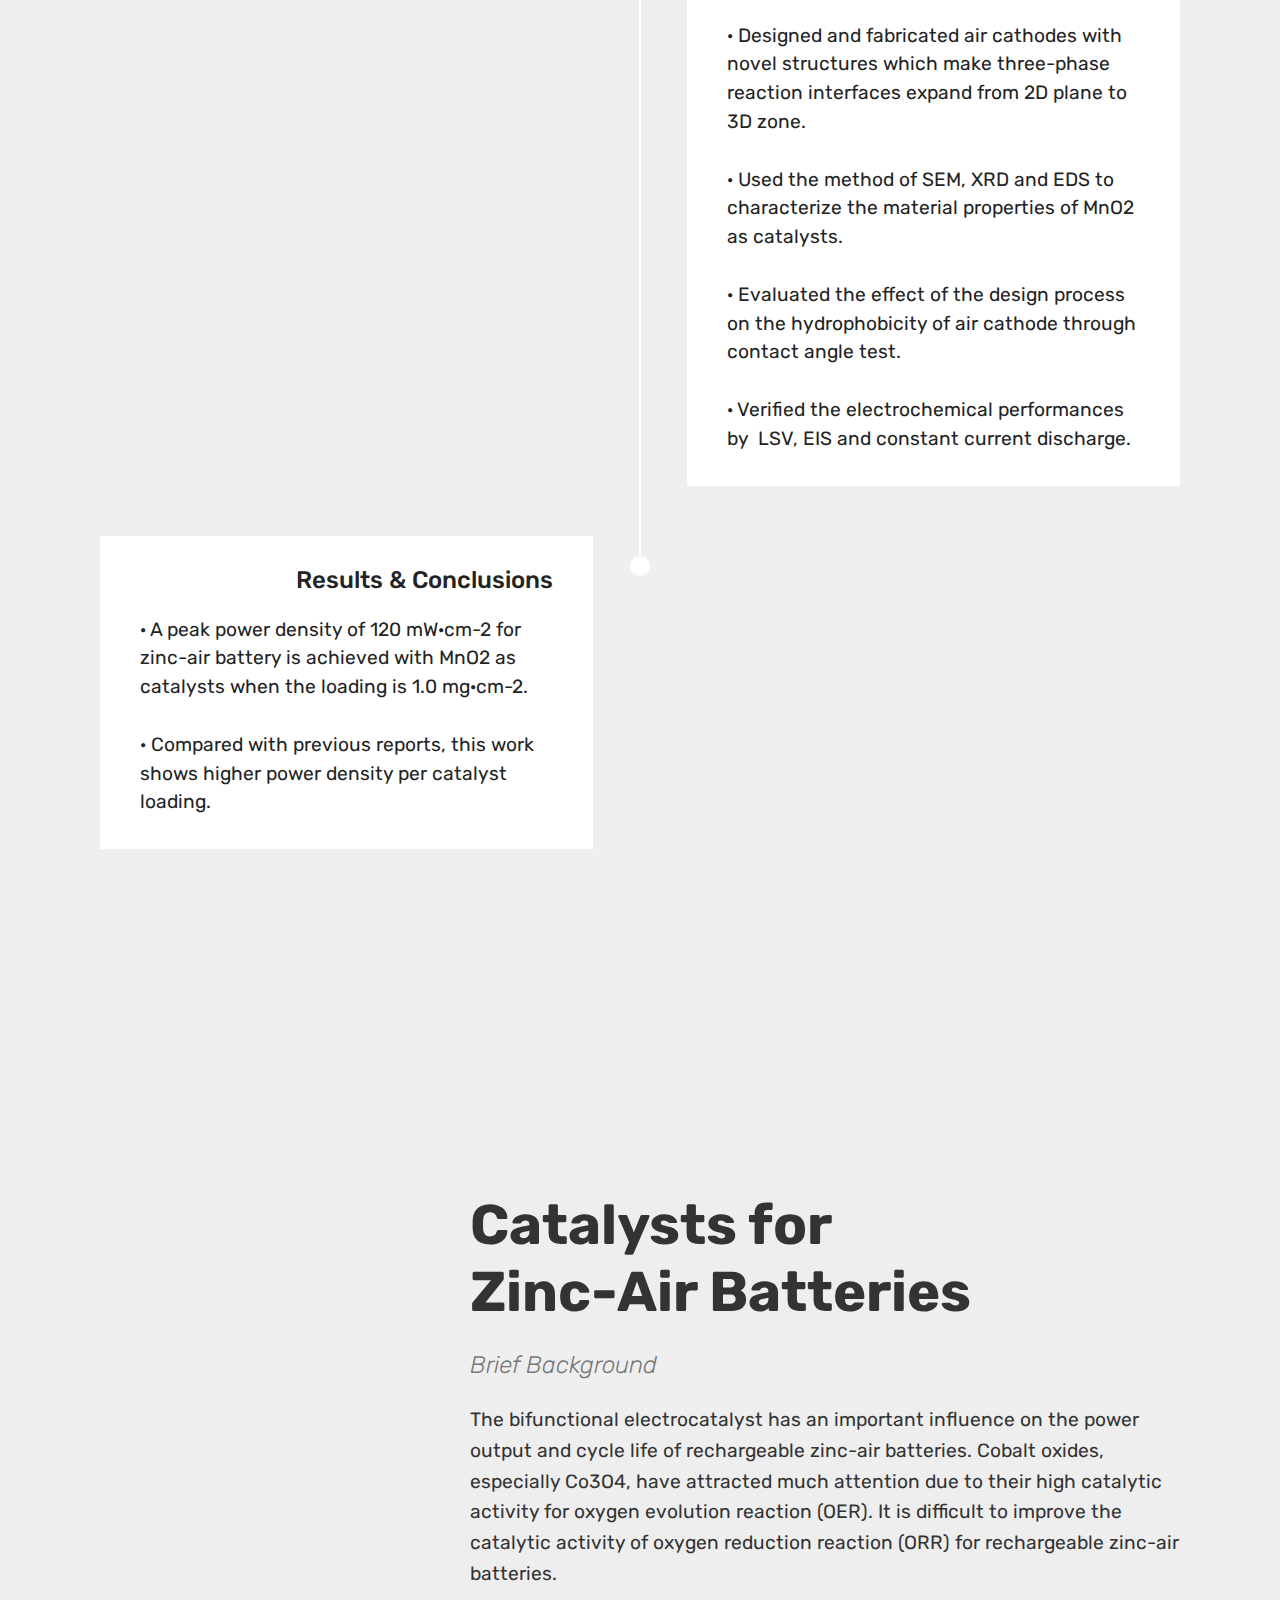
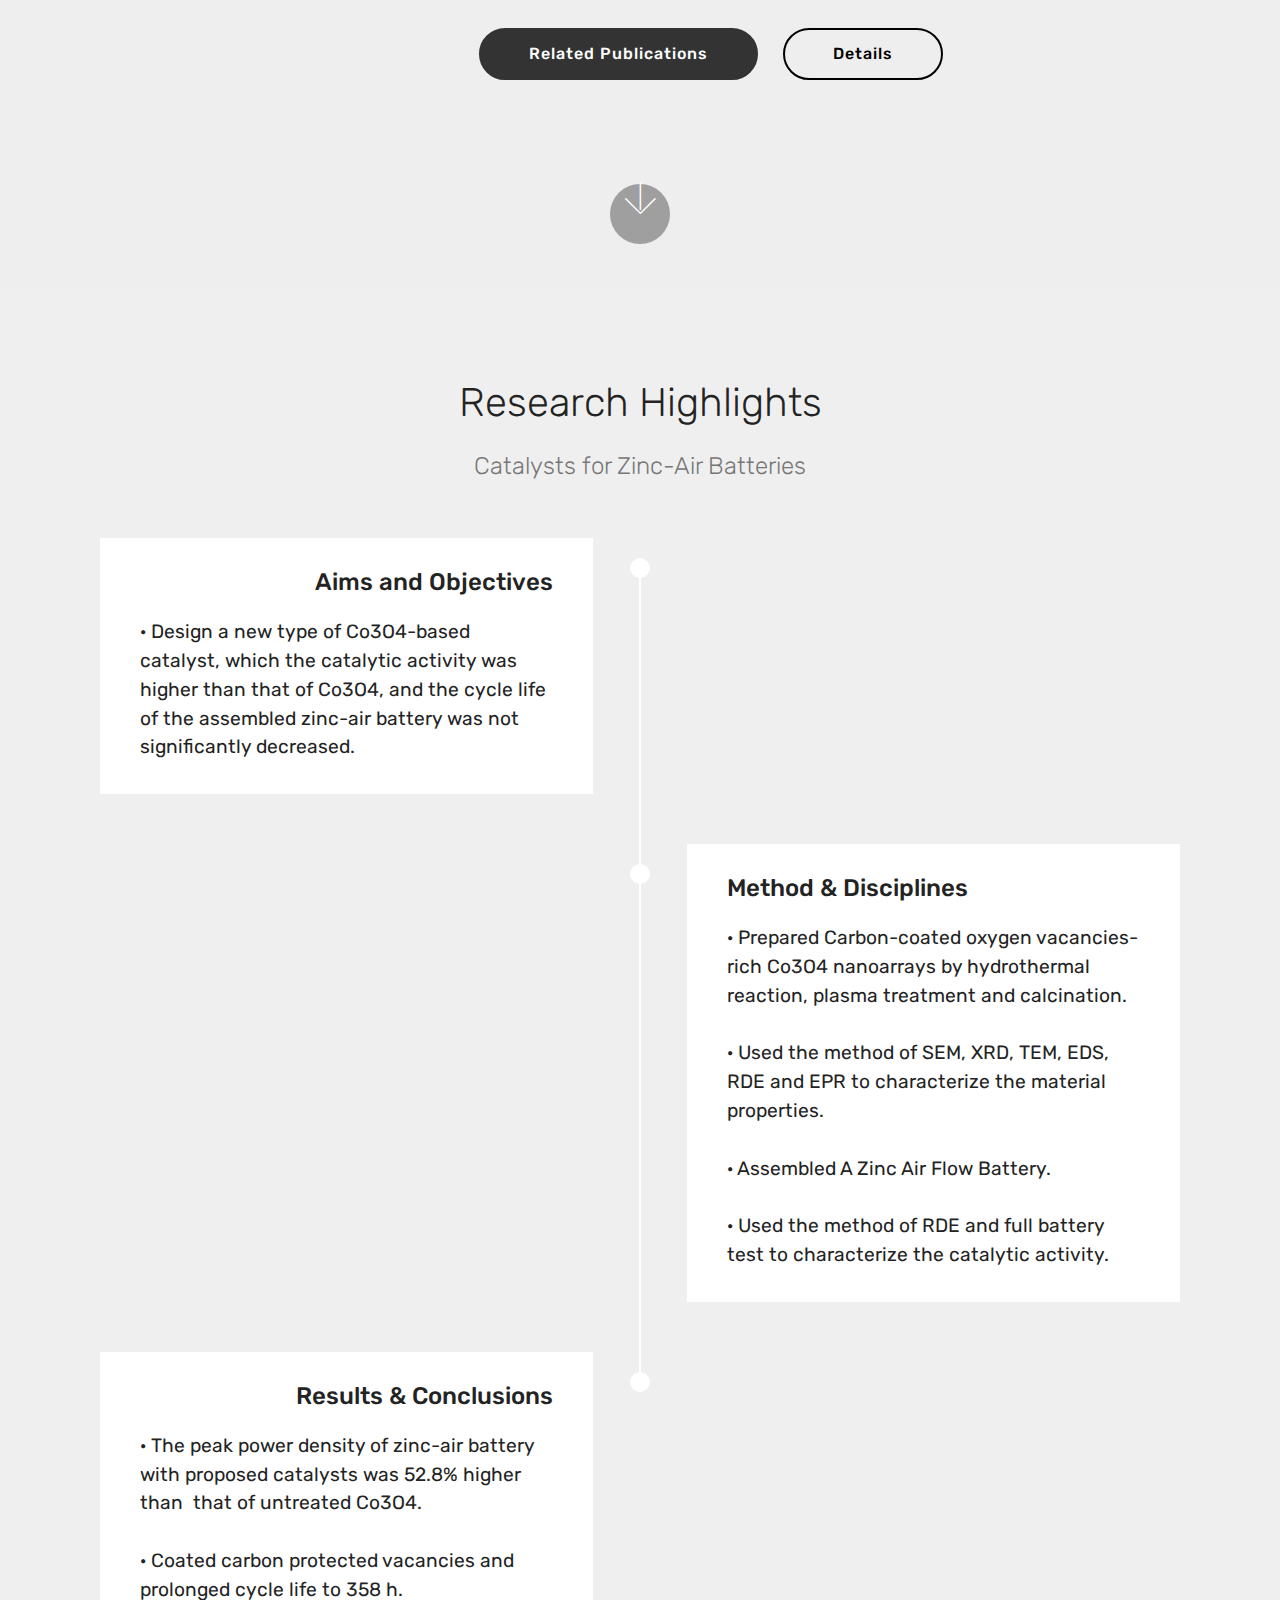
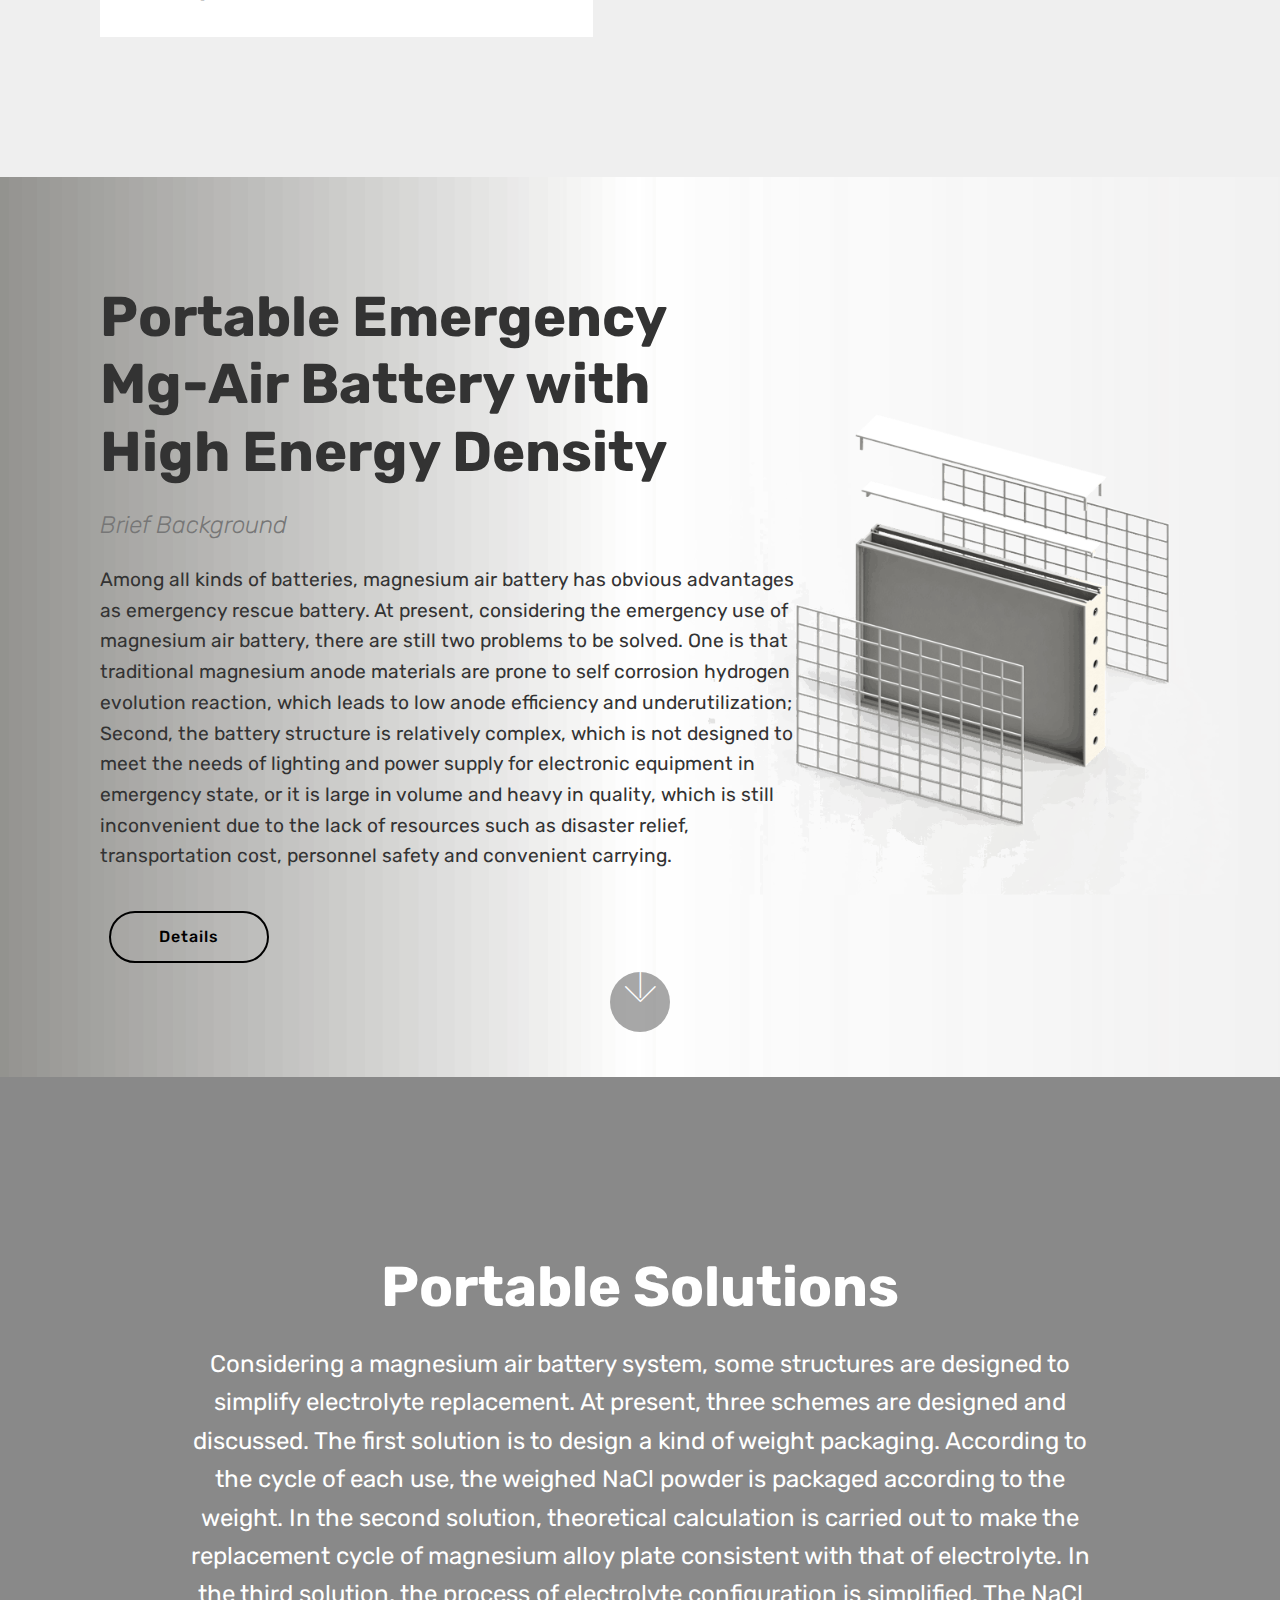
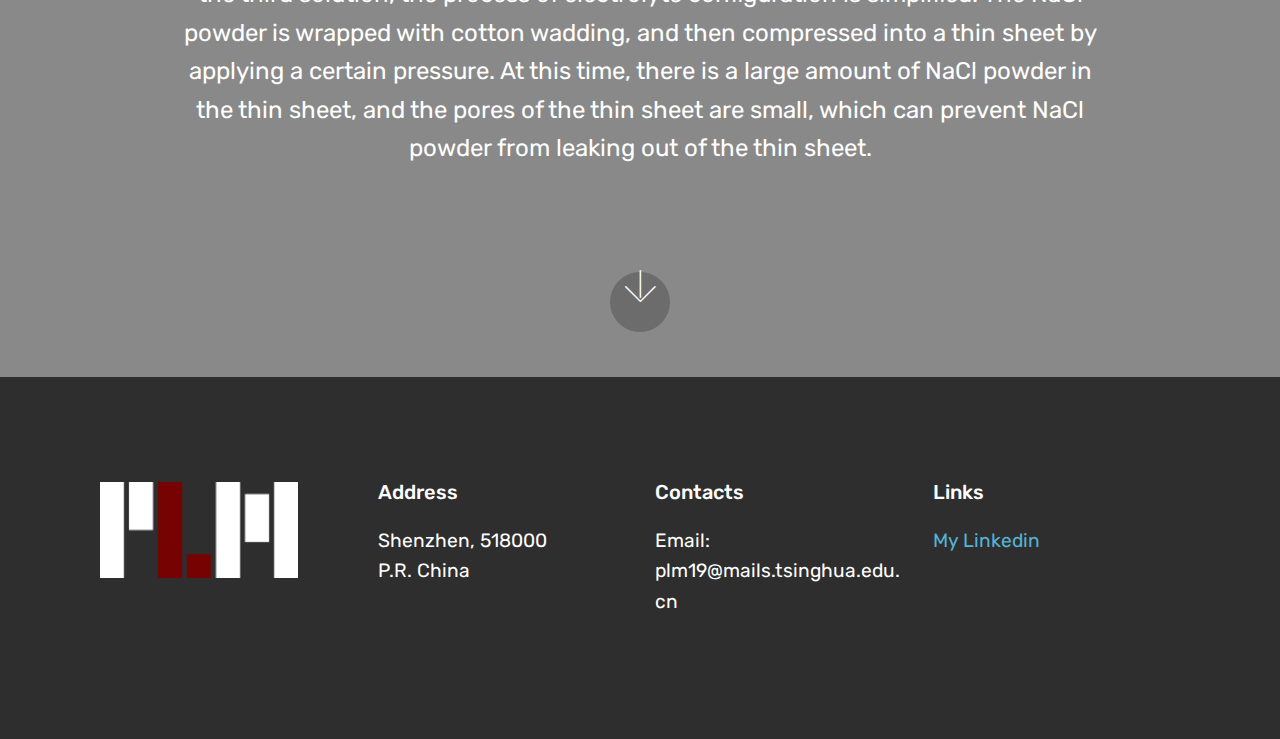
==== commit 3c88f8d6: "Lyuming-Pan" ====
--- a/page1.html
+++ b/page1.html
@@ -46,7 +46,7 @@
                          <img src="assets/images/logo-mini-404x284.png" alt="Mobirise" title="" style="height: 5.2rem;">
                     </a>
                 </span>
-                <span class="navbar-caption-wrap"><a class="navbar-caption text-white display-5" href="https://mobirise.com">&nbsp; &nbsp;Lyuming PAN</a></span>
+                <span class="navbar-caption-wrap"><a class="navbar-caption text-white display-5" href="index.html">&nbsp; &nbsp;Lyuming PAN</a></span>
             </div>
         </div>
         <div class="collapse navbar-collapse" id="navbarSupportedContent">
@@ -55,8 +55,8 @@
                         </a>
                 </li><li class="nav-item"><a class="nav-link link text-white display-4" href="index.html">
                         <span class="mbri-home mbr-iconfont mbr-iconfont-btn"></span>Home</a></li><li class="nav-item dropdown"><a class="nav-link link text-white dropdown-toggle display-4" href="page1.html" data-toggle="dropdown-submenu" aria-expanded="false"><span class="mbri-setting3 mbr-iconfont mbr-iconfont-btn"></span>
-                        Research&nbsp;</a><div class="dropdown-menu"><a class="text-white dropdown-item display-4" href="page1.html">Cathodes of Zn-air Batteries</a><a class="text-white dropdown-item display-4" href="page1.html#header9-1t">Catalysts of Zn-air Batteries</a><a class="text-white dropdown-item display-4" href="page1.html#header9-20">System of Mg-air Batteries</a></div></li><li class="nav-item"><a class="nav-link link text-white display-4" href="page2.html" target="_blank"><span class="mbri-edit mbr-iconfont mbr-iconfont-btn"></span>
-                        Publications&nbsp;</a></li><li class="nav-item dropdown"><a class="nav-link link text-white dropdown-toggle display-4" href="page3.html" target="_blank" data-toggle="dropdown-submenu" aria-expanded="false"><span class="mbrib-key mbr-iconfont mbr-iconfont-btn"></span>Activities</a><div class="dropdown-menu"><a class="text-white dropdown-item display-4" href="page3.html" target="_blank">Speech and Presentation</a><a class="text-white dropdown-item display-4" href="page3.html" target="_blank">Teaching Assistant</a></div></li>
+                        Research&nbsp;</a><div class="dropdown-menu"><a class="text-white dropdown-item display-4" href="page1.html#header9-1s">Cathodes of Zn-air Batteries</a><a class="text-white dropdown-item display-4" href="page1.html#header9-1t">Catalysts of Zn-air Batteries</a><a class="text-white dropdown-item display-4" href="page1.html#header9-20">System of Mg-air Batteries</a></div></li><li class="nav-item"><a class="nav-link link text-white display-4" href="page2.html"><span class="mbri-edit mbr-iconfont mbr-iconfont-btn"></span>
+                        Publications&nbsp;</a></li><li class="nav-item dropdown"><a class="nav-link link text-white dropdown-toggle display-4" href="page3.html" data-toggle="dropdown-submenu" aria-expanded="false"><span class="mbrib-key mbr-iconfont mbr-iconfont-btn"></span>Activities</a><div class="dropdown-menu"><a class="text-white dropdown-item display-4" href="page3.html#header9-1v">Speech and Presentation</a><a class="text-white dropdown-item display-4" href="page3.html#features14-v">Teaching Assistant</a></div></li>
                 <li class="nav-item">
                     <a class="nav-link link text-white display-4" href="page4.html"><span class="mbri-user mbr-iconfont mbr-iconfont-btn"></span>
                         
@@ -67,7 +67,7 @@
     </nav>
 </section>
 
-<section class="engine"><a href="https://mobirise.info/i">web creation software</a></section><section class="header9 cid-swNBiLsJZi mbr-fullscreen mbr-parallax-background" id="header9-1s">
+<section class="engine"><a href="https://mobirise.info/u">bootstrap html templates</a></section><section class="header9 cid-swNBiLsJZi mbr-fullscreen mbr-parallax-background" id="header9-1s">
 
     
 
@@ -292,9 +292,7 @@
 
     <div class="container">
         <div class="media-container-column mbr-white col-lg-8 col-md-10">
-            <h1 class="mbr-section-title align-left mbr-bold pb-3 mbr-fonts-style display-1">Portable Emergency Mg-Air Battery 
-<div>with High Energy Density
-</div></h1>
+            <h1 class="mbr-section-title align-left mbr-bold pb-3 mbr-fonts-style display-1">Portable Emergency <br>Mg-Air Battery with <br>High Energy Density</h1>
             <h3 class="mbr-section-subtitle align-left mbr-light pb-3 mbr-fonts-style display-5">Brief Background</h3>
             <p class="mbr-text align-left pb-3 mbr-fonts-style display-7">Among all kinds of batteries, magnesium air battery has obvious advantages as emergency rescue battery. At present, considering the emergency use of magnesium air battery, there are still two problems to be solved. One is that traditional magnesium anode materials are prone to self corrosion hydrogen evolution reaction, which leads to low anode efficiency and underutilization; Second, the battery structure is relatively complex, which is not designed to meet the needs of lighting and power supply for electronic equipment in emergency state, or it is large in volume and heavy in quality, which is still inconvenient due to the lack of resources such as disaster relief, transportation cost, personnel safety and convenient carrying.<br></p>
             <div class="mbr-section-btn align-left"><a class="btn btn-md btn-black-outline display-4" href="page1.html#header2-1z">Details</a></div>
